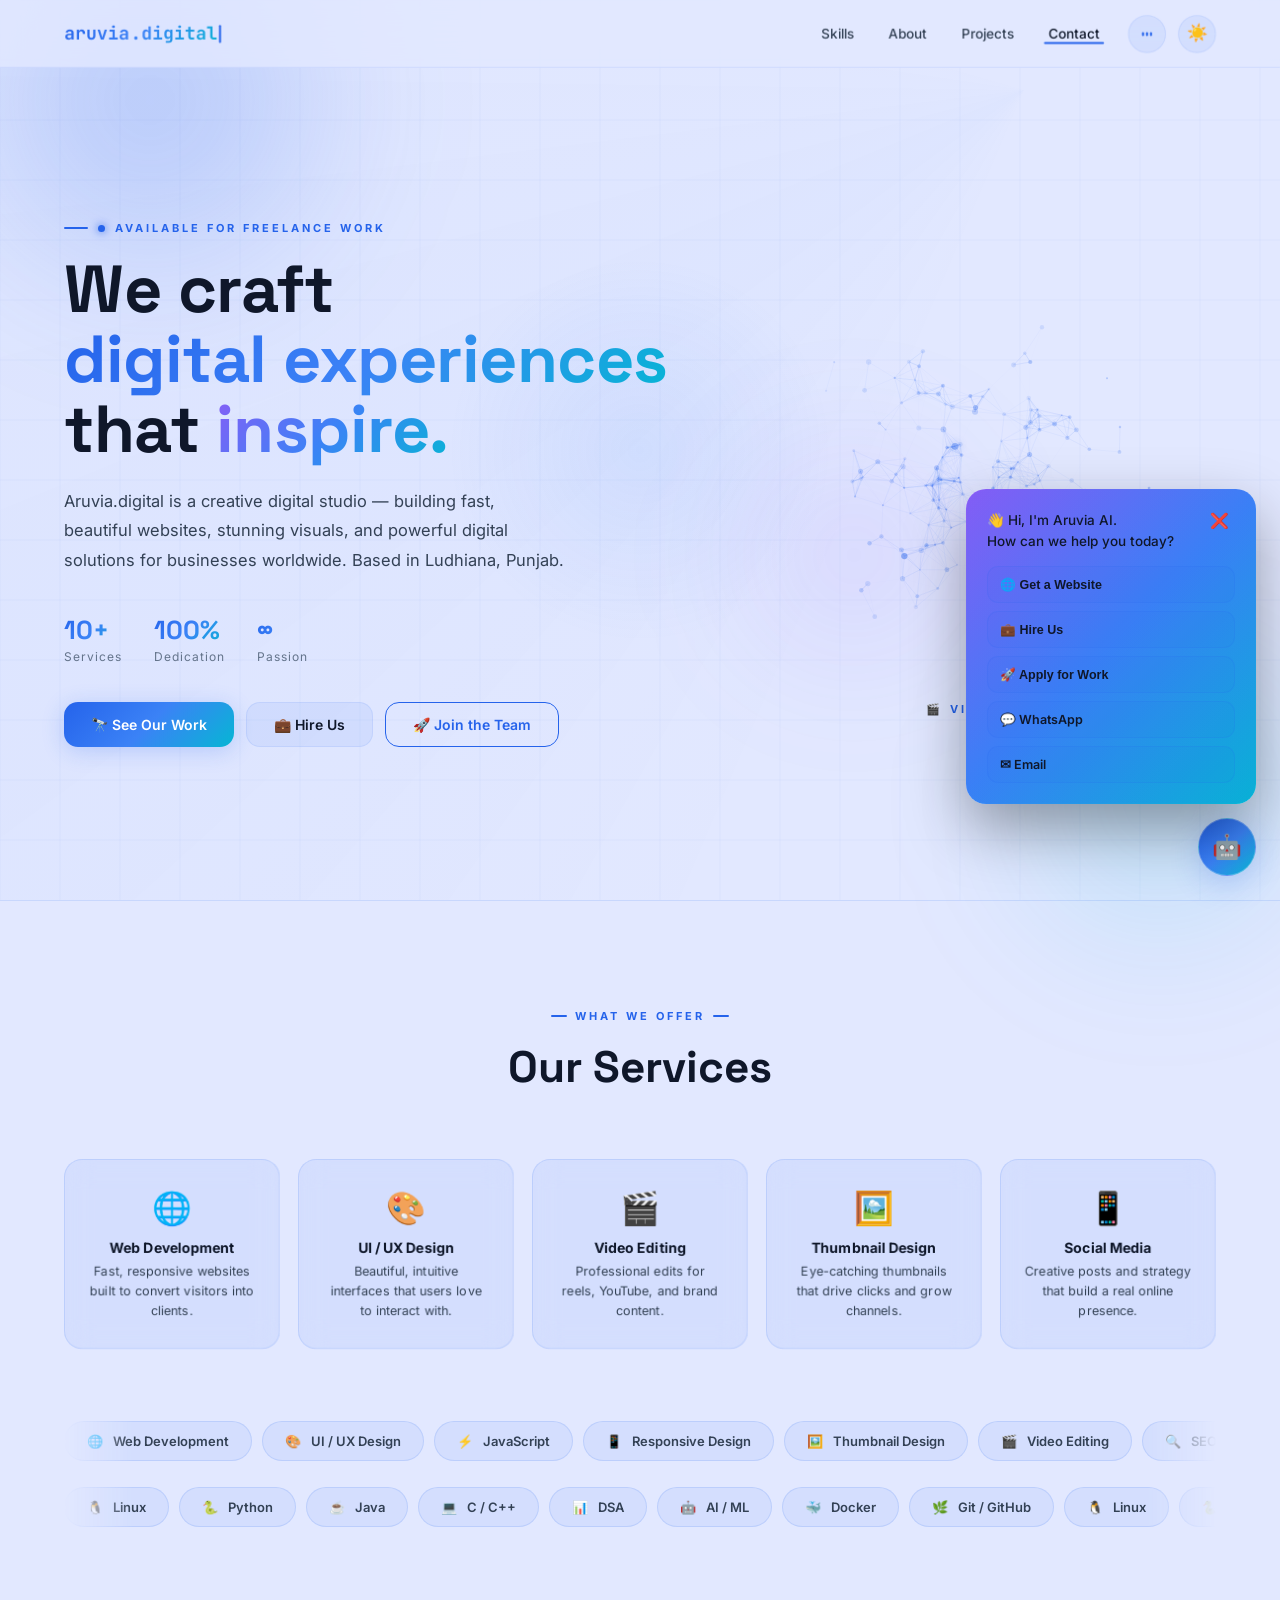
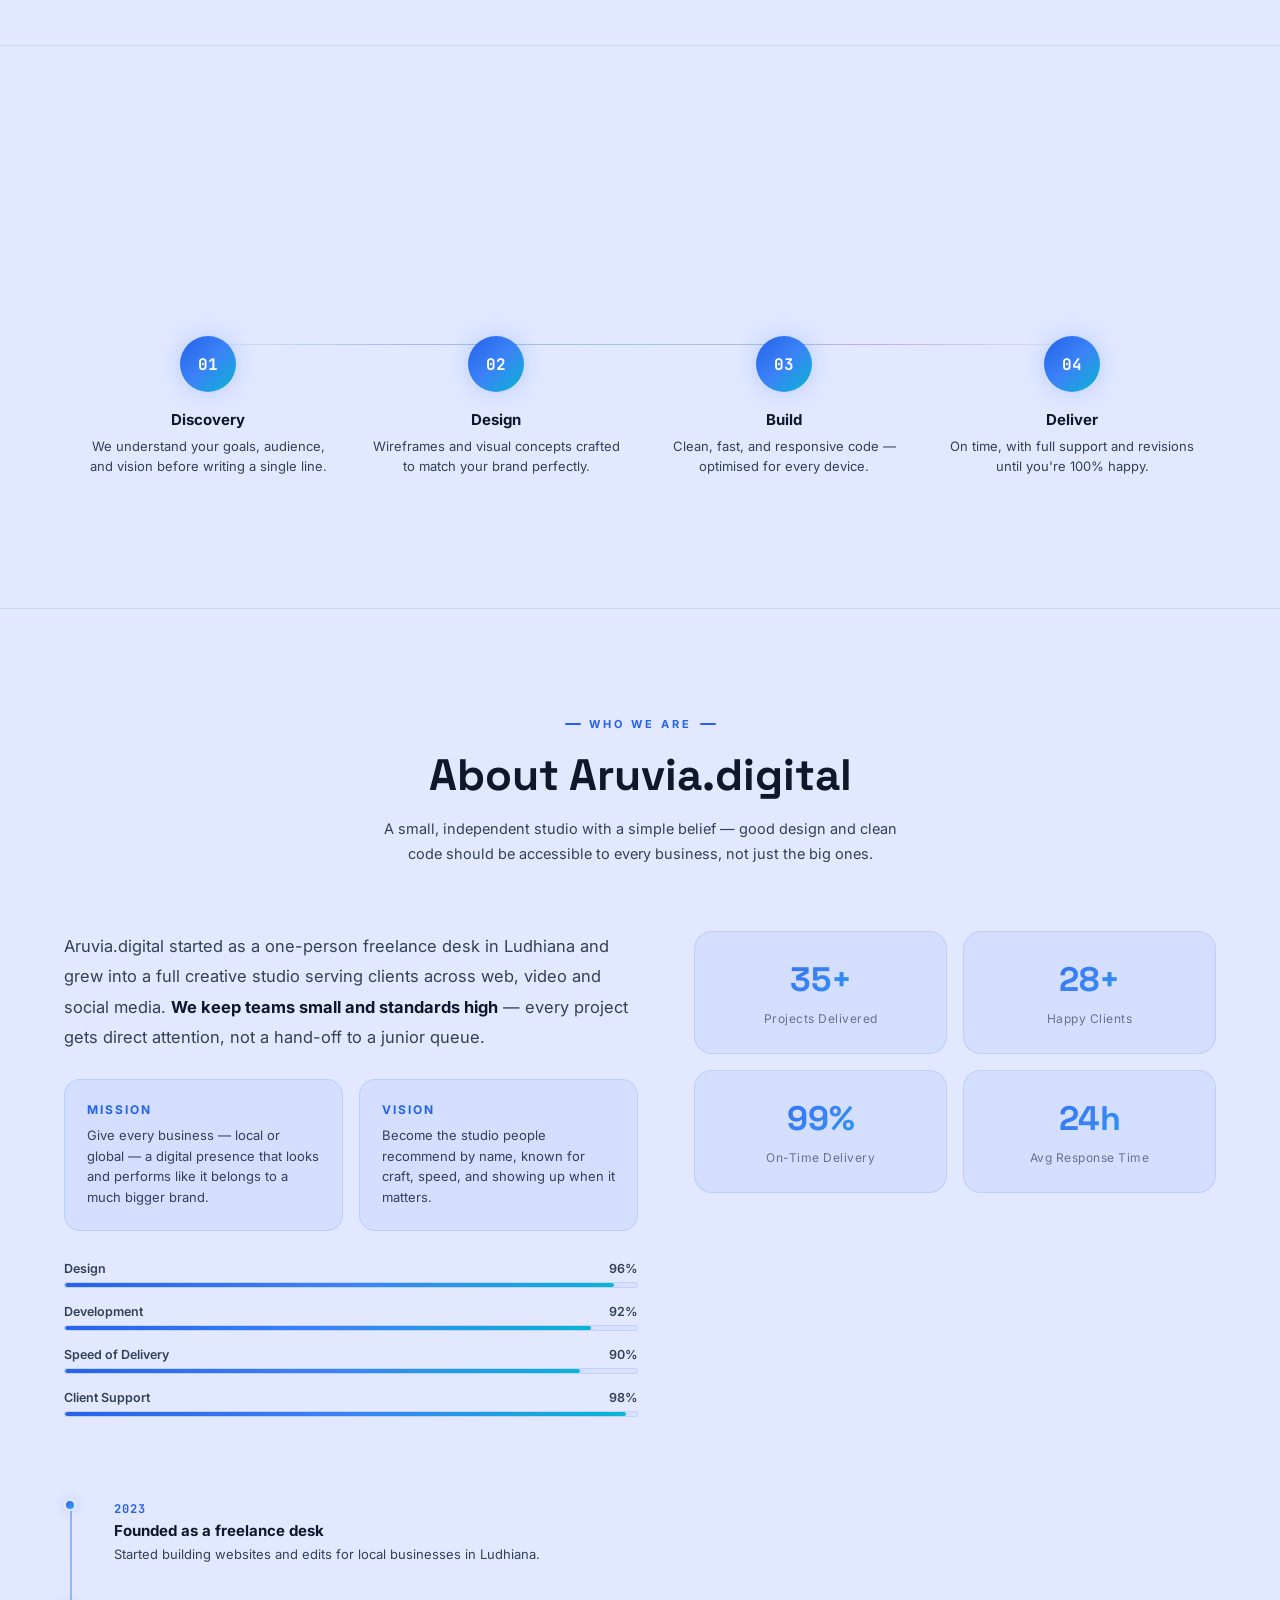
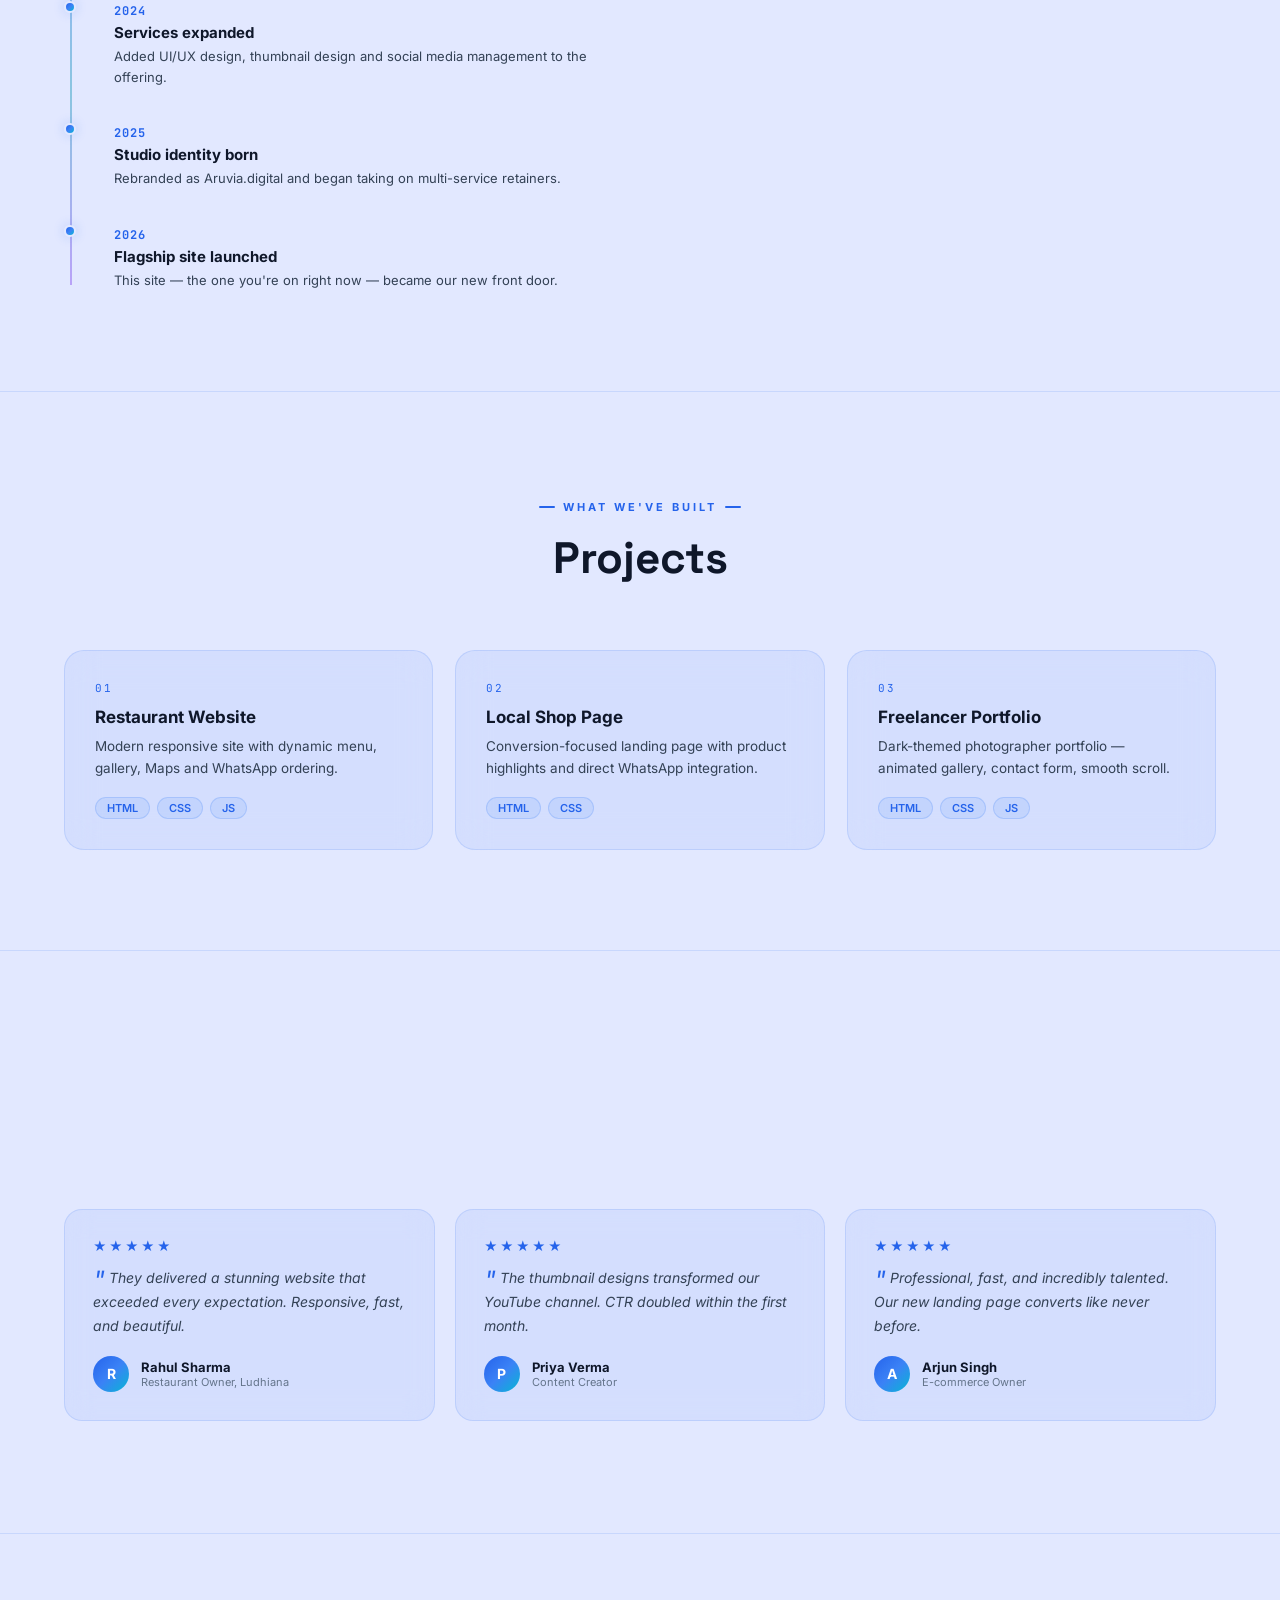
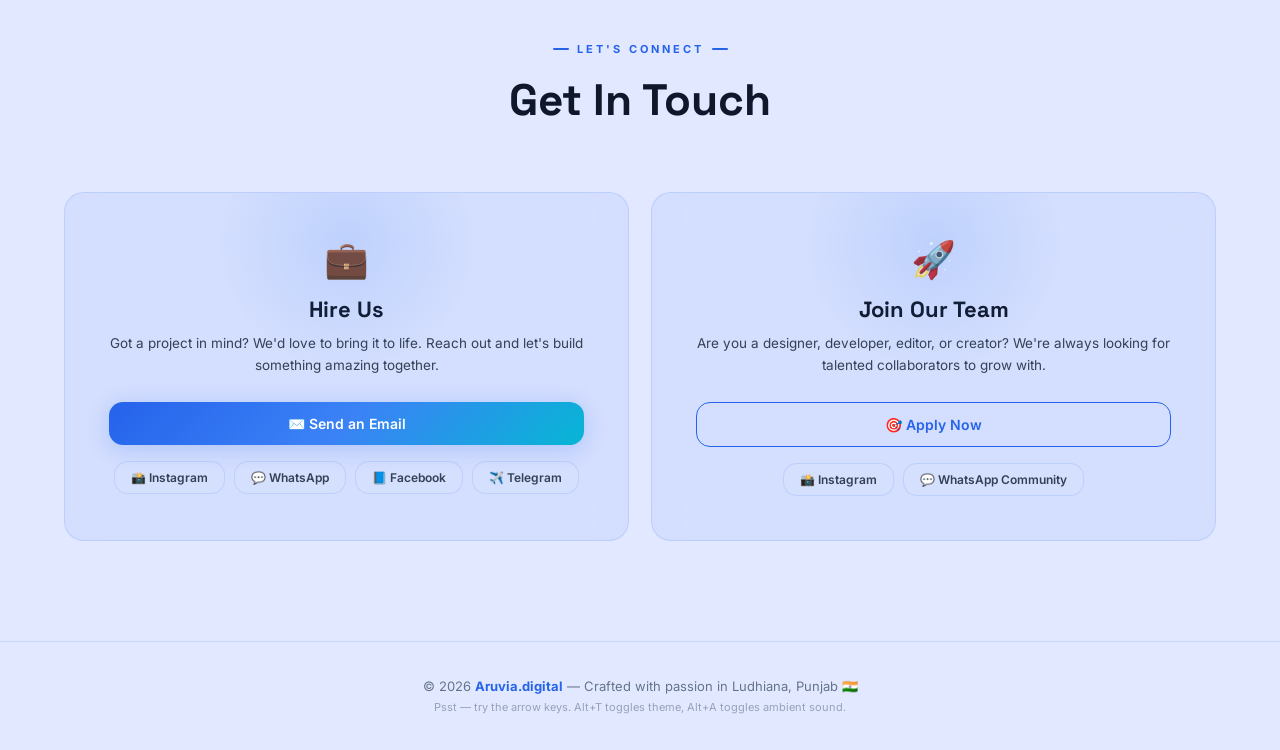
==== index.html @ 4264dc8e "Initial commit" ====
<!DOCTYPE html>
<html lang="en" data-theme="dark">

<head>
  <meta charset="UTF-8" />
  <meta name="viewport" content="width=device-width, initial-scale=1.0" />
  <title>Aruvia.digital — Digital Experiences Built Different</title>
  <meta name="description"
    content="Aruvia.digital is a creative digital studio building fast, beautiful websites, visuals and digital solutions for businesses worldwide." />
  <link rel="preconnect" href="https://fonts.googleapis.com" />
  <link
    href="https://fonts.googleapis.com/css2?family=Inter:wght@300;400;500;600;700;800;900&family=JetBrains+Mono:wght@400;700&family=Space+Grotesk:wght@400;500;600;700&display=swap"
    rel="stylesheet" />
  <style>
    /* ════════════════════════════════════
   TOKENS
════════════════════════════════════ */
    :root {
      --bg: #06091A;
      --bg2: #080C20;
      --surface: rgba(255, 255, 255, 0.04);
      --glass: rgba(255, 255, 255, 0.06);
      --glass-h: rgba(255, 255, 255, 0.10);
      --gb: rgba(255, 255, 255, 0.09);
      --text: #EEF2FF;
      --text2: #94A3B8;
      --text3: #64748B;
      --border: rgba(255, 255, 255, 0.08);
      --borderh: rgba(59, 130, 246, 0.45);
      --A: #3B82F6;
      --A2: #06B6D4;
      --A3: #8B5CF6;
      --glow: rgba(59, 130, 246, 0.28);
      --glow2: rgba(139, 92, 246, 0.20);
      --grad: linear-gradient(135deg, #2563EB 0%, #3B82F6 50%, #06B6D4 100%);
      --grad2: linear-gradient(135deg, #8B5CF6, #3B82F6, #06B6D4);
      --dot-col: #3B82F6;
      --r: 14px;
      --T: .38s cubic-bezier(.4, 0, .2, 1);
    }

    [data-theme="light"] {
      --bg: #E2E8FF;
      --bg2: #D8E0FF;
      --surface: rgba(37, 99, 235, 0.05);
      --glass: rgba(37, 99, 235, 0.07);
      --glass-h: rgba(37, 99, 235, 0.13);
      --gb: rgba(37, 99, 235, 0.09);
      --text: #0F172A;
      --text2: #334155;
      --text3: #64748B;
      --border: rgba(37, 99, 235, 0.13);
      --borderh: rgba(37, 99, 235, 0.50);
      --A: #2563EB;
      --A2: #0891B2;
      --A3: #7C3AED;
      --glow: rgba(37, 99, 235, 0.22);
      --glow2: rgba(124, 58, 237, 0.15);
      --dot-col: #2563EB;
    }

    /* ════════════════════════════════════
   RESET
════════════════════════════════════ */
    *,
    *::before,
    *::after {
      margin: 0;
      padding: 0;
      box-sizing: border-box;
    }

    html {
      scroll-behavior: smooth;
    }

    body {
      background: var(--bg);
      color: var(--text);
      font-family: 'Inter', sans-serif;
      overflow-x: hidden;
      min-height: 100vh;
      transition: background var(--T), color var(--T);
    }

    a {
      text-decoration: none;
      color: inherit;
    }

    ::selection {
      background: rgba(59, 130, 246, 0.35);
      color: #fff;
    }

    ::-webkit-scrollbar {
      width: 3px;
    }

    ::-webkit-scrollbar-track {
      background: var(--bg);
    }

    ::-webkit-scrollbar-thumb {
      background: var(--A);
      border-radius: 3px;
    }

    /* skip link */
    .skip-link {
      position: fixed;
      top: -60px;
      left: 16px;
      z-index: 10000;
      background: var(--A);
      color: #fff;
      padding: 10px 18px;
      border-radius: 10px;
      font-size: 13px;
      font-weight: 700;
      transition: top .25s ease;
    }

    .skip-link:focus {
      top: 16px;
    }

    /* focus visibility */
    a:focus-visible,
    button:focus-visible,
    [tabindex]:focus-visible {
      outline: 2px solid var(--A);
      outline-offset: 3px;
      border-radius: 6px;
    }


    /* ════════════════════════════════════
   BACKGROUND MESH
════════════════════════════════════ */
    #bgCanvas {
      position: fixed;
      inset: 0;
      z-index: 0;
      width: 100%;
      height: 100%;
      opacity: 0.45;
      pointer-events: none;
    }

    .noise {
      position: fixed;
      inset: 0;
      z-index: 0;
      pointer-events: none;
      opacity: .035;
      mix-blend-mode: overlay;
      background-image: url("data:image/svg+xml,%3Csvg xmlns='http://www.w3.org/2000/svg' width='120' height='120'%3E%3Cfilter id='n'%3E%3CfeTurbulence type='fractalNoise' baseFrequency='0.9' numOctaves='2' stitchTiles='stitch'/%3E%3C/filter%3E%3Crect width='100%25' height='100%25' filter='url(%23n)'/%3E%3C/svg%3E");
    }

    .rays {
      position: fixed;
      inset: 0;
      z-index: 0;
      pointer-events: none;
      opacity: .25;
      background: conic-gradient(from 200deg at 80% 10%, transparent 0deg, rgba(59, 130, 246, .10) 40deg, transparent 90deg);
      animation: raySweep 26s linear infinite;
    }

    @keyframes raySweep {
      0% {
        transform: rotate(0)
      }

      100% {
        transform: rotate(360deg)
      }
    }

    .orb {
      position: fixed;
      border-radius: 50%;
      filter: blur(60px);
      pointer-events: none;
      z-index: 0;
      will-change: transform;
    }

    .orb1 {
      width: 500px;
      height: 500px;
      background: radial-gradient(circle, rgba(37, 99, 235, 0.25), transparent 70%);
      top: -150px;
      left: -100px;
      animation: orb1a 18s ease-in-out infinite alternate;
    }

    .orb2 {
      width: 400px;
      height: 400px;
      background: radial-gradient(circle, rgba(6, 182, 212, 0.18), transparent 70%);
      bottom: -100px;
      right: -80px;
      animation: orb2a 22s ease-in-out infinite alternate;
    }

    .orb3 {
      width: 300px;
      height: 300px;
      background: radial-gradient(circle, rgba(139, 92, 246, 0.15), transparent 70%);
      top: 45%;
      left: 55%;
      animation: orb3a 20s ease-in-out infinite alternate;
    }

    @keyframes orb1a {
      0% {
        transform: translate(0, 0) scale(1)
      }

      100% {
        transform: translate(50px, 60px) scale(1.1)
      }
    }

    @keyframes orb2a {
      0% {
        transform: translate(0, 0)
      }

      100% {
        transform: translate(-40px, -50px) scale(1.08)
      }
    }

    @keyframes orb3a {
      0% {
        transform: translate(0, 0)
      }

      100% {
        transform: translate(30px, -40px) scale(1.05)
      }
    }

    /* ════════════════════════════════════
   MOUSE GLOW
════════════════════════════════════ */
    #mglow {
      position: fixed;
      width: 400px;
      height: 400px;
      border-radius: 50%;
      background: radial-gradient(circle, rgba(59, 130, 246, 0.09) 0%, transparent 68%);
      pointer-events: none;
      z-index: 1;
      transform: translate(-50%, -50%);
      transition: opacity .4s;
      will-change: left, top;
    }

    /* ════════════════════════════════════
   SPLASH
════════════════════════════════════ */
    #splash {
      position: fixed;
      inset: 0;
      z-index: 9999;
      background: var(--bg);
      display: flex;
      flex-direction: column;
      align-items: center;
      justify-content: center;
      gap: 16px;
      transition: opacity .8s ease, visibility .8s;
    }

    #splash.out {
      opacity: 0;
      visibility: hidden;
      pointer-events: none;
    }

    .sp-brand {
      font-family: 'JetBrains Mono', monospace;
      font-size: clamp(30px, 7vw, 72px);
      font-weight: 700;
      background: var(--grad);
      -webkit-background-clip: text;
      -webkit-text-fill-color: transparent;
      background-clip: text;
      display: flex;
      align-items: center;
      letter-spacing: -1px;
    }

    .sp-cur {
      display: inline-block;
      width: 3px;
      height: 1em;
      background: var(--A);
      border-radius: 2px;
      -webkit-text-fill-color: initial;
      animation: blink 1s step-end infinite;
      vertical-align: middle;
      margin-left: 3px;
    }

    .sp-sub {
      font-size: 12px;
      letter-spacing: 4px;
      text-transform: uppercase;
      color: var(--text2);
      opacity: 0;
      animation: fadeUp .5s 2.2s forwards;
    }

    @keyframes blink {

      0%,
      100% {
        opacity: 1
      }

      50% {
        opacity: 0
      }
    }

    @keyframes fadeUp {
      from {
        opacity: 0;
        transform: translateY(10px)
      }

      to {
        opacity: 1;
        transform: translateY(0)
      }
    }

    /* ════════════════════════════════════
   NAVBAR
════════════════════════════════════ */
    nav {
      position: fixed;
      top: 0;
      left: 0;
      right: 0;
      z-index: 800;
      background: rgba(6, 9, 26, 0.75);
      backdrop-filter: blur(22px);
      -webkit-backdrop-filter: blur(22px);
      border-bottom: 1px solid var(--border);
      padding: 0 64px;
      height: 68px;
      display: flex;
      align-items: center;
      justify-content: space-between;
      transition: transform .42s cubic-bezier(.4, 0, .2, 1), opacity .42s ease,
        background var(--T), border-color var(--T);
      will-change: transform;
    }

    [data-theme="light"] nav {
      background: rgba(226, 232, 255, 0.82);
    }

    nav.hidden {
      transform: translateY(-100%);
      opacity: 0;
    }

    .logo {
      font-family: 'JetBrains Mono', monospace;
      font-size: 18px;
      font-weight: 700;
      background: var(--grad);
      -webkit-background-clip: text;
      -webkit-text-fill-color: transparent;
      background-clip: text;
      display: flex;
      align-items: center;
      transition: transform .3s ease;
    }

    .logo:hover {
      transform: scale(1.04);
    }

    .logo-cur {
      display: inline-block;
      width: 2px;
      height: 1em;
      background: var(--A);
      border-radius: 1px;
      -webkit-text-fill-color: initial;
      animation: blink 1s step-end infinite;
      vertical-align: middle;
      margin-left: 1px;
    }

    #navLogoFly {
      position: fixed;
      z-index: 9998;
      font-family: 'JetBrains Mono', monospace;
      font-weight: 700;
      background: var(--grad);
      -webkit-background-clip: text;
      -webkit-text-fill-color: transparent;
      background-clip: text;
      pointer-events: none;
      opacity: 0;
    }

    .nav-links {
      display: flex;
      align-items: center;
      gap: 2px;
    }

    .nav-links a {
      color: var(--text2);
      font-size: 13.5px;
      font-weight: 500;
      padding: 7px 16px;
      border-radius: 10px;
      position: relative;
      overflow: hidden;
      transition: color var(--T), background var(--T), transform .2s;
    }

    .nav-links a::after {
      content: '';
      position: absolute;
      bottom: 5px;
      left: 50%;
      right: 50%;
      height: 1.5px;
      background: var(--A);
      border-radius: 2px;
      transition: left .3s ease, right .3s ease;
    }

    .nav-links a:hover,
    .nav-links a.active {
      color: var(--text);
    }

    .nav-links a:hover::after,
    .nav-links a.active::after {
      left: 12px;
      right: 12px;
    }

    .tbtn {
      width: 38px;
      height: 38px;
      border-radius: 50%;
      background: var(--glass);
      border: 1px solid var(--gb);
      cursor: pointer;
      margin-left: 10px;
      display: flex;
      align-items: center;
      justify-content: center;
      font-size: 17px;
      transition: transform .5s ease, box-shadow .3s, border-color .3s;
      position: relative;
    }

    .tbtn:hover {
      transform: rotate(20deg) scale(1.15);
      box-shadow: 0 0 16px var(--glow);
    }

    .tbtn.spin .ti {
      animation: spinF .5s ease;
    }

    @keyframes spinF {
      0% {
        transform: rotate(0)scale(1)
      }

      50% {
        transform: rotate(180deg)scale(0)
      }

      100% {
        transform: rotate(360deg)scale(1)
      }
    }

    .tbtn[aria-pressed="true"] {
      border-color: var(--A);
      box-shadow: 0 0 14px var(--glow);
    }

    .wavebars {
      display: flex;
      align-items: center;
      gap: 2px;
      height: 14px;
    }

    .wavebars span {
      width: 2px;
      background: var(--A);
      border-radius: 2px;
      height: 4px;
      transition: height .2s;
    }

    .tbtn[aria-pressed="true"] .wavebars span {
      animation: waveB 1s ease-in-out infinite;
    }

    .wavebars span:nth-child(1) {
      animation-delay: 0s;
    }

    .wavebars span:nth-child(2) {
      animation-delay: .15s;
    }

    .wavebars span:nth-child(3) {
      animation-delay: .3s;
    }

    @keyframes waveB {

      0%,
      100% {
        height: 4px
      }

      50% {
        height: 14px
      }
    }

    /* ════════════════════════════════════
   HERO
════════════════════════════════════ */
    .hero {
      min-height: 100vh;
      padding-top: 68px;
      display: grid;
      grid-template-columns: 1fr 460px;
      align-items: center;
      gap: 48px;
      padding-left: 64px;
      padding-right: 64px;
      position: relative;
      z-index: 2;
    }

    .hero-tag {
      font-size: 11px;
      font-weight: 700;
      letter-spacing: 3px;
      text-transform: uppercase;
      color: var(--A);
      margin-bottom: 20px;
      display: flex;
      align-items: center;
      gap: 10px;
      opacity: 0;
      animation: slideBlur .7s .1s forwards;
    }

    .hero-tag::before {
      content: '';
      width: 24px;
      height: 2px;
      background: var(--A);
      border-radius: 2px;
    }

    .live-dot {
      width: 7px;
      height: 7px;
      border-radius: 50%;
      background: var(--A);
      box-shadow: 0 0 8px var(--A);
      animation: pulse 2s ease-in-out infinite;
    }

    @keyframes pulse {

      0%,
      100% {
        transform: scale(1);
        opacity: 1
      }

      50% {
        transform: scale(1.5);
        opacity: .6
      }
    }

    .hero h1 {
      font-family: 'Space Grotesk', sans-serif;
      font-size: clamp(38px, 5.2vw, 68px);
      font-weight: 700;
      line-height: 1.05;
      margin-bottom: 22px;
      color: var(--text);
      letter-spacing: -0.5px;
      opacity: 0;
      animation: slideBlur .7s .25s forwards;
    }

    .hero h1 .g {
      background: var(--grad);
      -webkit-background-clip: text;
      -webkit-text-fill-color: transparent;
      background-clip: text;
    }

    .hero h1 .g2 {
      background: var(--grad2);
      -webkit-background-clip: text;
      -webkit-text-fill-color: transparent;
      background-clip: text;
    }

    .hero-desc {
      font-size: 16.5px;
      color: var(--text2);
      line-height: 1.78;
      max-width: 500px;
      margin-bottom: 38px;
      opacity: 0;
      animation: slideBlur .7s .4s forwards;
    }

    .hero-stats {
      display: flex;
      gap: 32px;
      margin-bottom: 38px;
      opacity: 0;
      animation: slideBlur .7s .5s forwards;
    }

    .stat {
      display: flex;
      flex-direction: column;
      gap: 2px;
    }

    .stat-num {
      font-family: 'Space Grotesk', sans-serif;
      font-size: 26px;
      font-weight: 700;
      background: var(--grad);
      -webkit-background-clip: text;
      -webkit-text-fill-color: transparent;
      background-clip: text;
    }

    .stat-lbl {
      font-size: 12px;
      color: var(--text3);
      letter-spacing: 1px;
    }

    .hero-btns {
      display: flex;
      gap: 12px;
      flex-wrap: wrap;
      opacity: 0;
      animation: slideBlur .7s .58s forwards;
    }

    @keyframes slideBlur {
      from {
        opacity: 0;
        transform: translateY(28px);
        filter: blur(8px);
      }

      to {
        opacity: 1;
        transform: translateY(0);
        filter: blur(0);
      }
    }

    /* ════════════════════════════════════
   DOTS CANVAS
════════════════════════════════════ */
    .cw {
      position: relative;
      height: 480px;
      opacity: 0;
      animation: slideBlur .7s .72s forwards;
    }

    #dc {
      width: 100%;
      height: 100%;
      display: block;
    }

    .sv-lbl {
      position: absolute;
      bottom: 8px;
      left: 50%;
      transform: translateX(-50%);
      font-size: 11px;
      font-weight: 700;
      letter-spacing: 3.5px;
      text-transform: uppercase;
      color: var(--A);
      opacity: 0;
      transition: opacity .5s;
      white-space: nowrap;
    }

    /* ════════════════════════════════════
   BUTTONS
════════════════════════════════════ */
    .btn {
      padding: 13px 27px;
      border-radius: var(--r);
      font-size: 14px;
      font-weight: 600;
      cursor: pointer;
      border: none;
      display: inline-flex;
      align-items: center;
      gap: 8px;
      transition: transform .22s, box-shadow .22s, filter .22s,
        background .22s, border-color .22s, color .22s;
      position: relative;
      overflow: hidden;
      text-decoration: none;
    }

    .btn::before {
      content: '';
      position: absolute;
      top: 0;
      left: -60%;
      width: 40%;
      height: 100%;
      background: linear-gradient(120deg, transparent, rgba(255, 255, 255, .35), transparent);
      transform: skewX(-20deg);
      transition: left .6s ease;
    }

    .btn:hover::before {
      left: 130%;
    }

    .btn::after {
      content: '';
      position: absolute;
      inset: 0;
      background: rgba(255, 255, 255, .08);
      opacity: 0;
      transition: opacity .2s;
      border-radius: inherit;
    }

    .btn:hover {
      transform: translateY(-3px) scale(1.05);
    }

    .btn:hover::after {
      opacity: 1;
    }

    .btn:active {
      transform: translateY(-1px) scale(.98);
    }

    .bp {
      background: var(--grad);
      color: #fff;
      box-shadow: 0 4px 22px var(--glow);
    }

    .bp:hover {
      box-shadow: 0 8px 32px var(--glow);
      filter: brightness(1.08);
    }

    .bs {
      background: var(--glass);
      color: var(--text);
      border: 1.5px solid var(--gb);
    }

    .bs:hover {
      border-color: var(--A);
      color: var(--A);
      box-shadow: 0 0 18px var(--glow);
    }

    .bo {
      background: transparent;
      color: var(--A);
      border: 1.5px solid var(--A);
    }

    .bo:hover {
      background: var(--A);
      color: #fff;
      box-shadow: 0 0 18px var(--glow);
    }

    .ripple {
      position: absolute;
      border-radius: 50%;
      transform: scale(0);
      background: rgba(255, 255, 255, .45);
      pointer-events: none;
      animation: rippleAnim .6s ease-out forwards;
    }

    @keyframes rippleAnim {
      to {
        transform: scale(3);
        opacity: 0;
      }
    }

    /* ════════════════════════════════════
   SECTIONS
════════════════════════════════════ */
    .sec {
      padding: 100px 64px;
      border-top: 1px solid var(--border);
      position: relative;
      z-index: 2;
      transition: border-color var(--T);
    }

    .sh {
      text-align: center;
      margin-bottom: 64px;
    }

    .st {
      font-size: 11px;
      font-weight: 700;
      letter-spacing: 3px;
      text-transform: uppercase;
      color: var(--A);
      margin-bottom: 8px;
      display: inline-flex;
      align-items: center;
      gap: 8px;
    }

    .st::before,
    .st::after {
      content: '';
      width: 16px;
      height: 2px;
      background: var(--A);
      border-radius: 2px;
    }

    .sh h2 {
      font-family: 'Space Grotesk', sans-serif;
      font-size: clamp(26px, 4vw, 44px);
      font-weight: 700;
      color: var(--text);
      margin-top: 8px;
    }

    .sh p.sub {
      color: var(--text2);
      font-size: 14.5px;
      max-width: 520px;
      margin: 14px auto 0;
      line-height: 1.7;
    }

    /* ════════════════════════════════════
   REVEAL (varied per-section animations)
════════════════════════════════════ */
    .rv {
      opacity: 0;
      transition: opacity .7s ease, transform .7s cubic-bezier(.4, 0, .2, 1), filter .7s ease;
    }

    .rv.on {
      opacity: 1;
      transform: none !important;
      filter: none !important;
    }

    .rv[data-anim="fade-up"] {
      transform: translateY(30px);
    }

    .rv[data-anim="blur-scale"] {
      transform: scale(.88);
      filter: blur(10px);
    }

    .rv[data-anim="mask"] {
      clip-path: inset(0 0 100% 0);
      transition: clip-path .8s cubic-bezier(.4, 0, .2, 1), opacity .5s;
    }

    .rv[data-anim="mask"].on {
      clip-path: inset(0 0 0% 0);
    }

    .rv[data-anim="perspective"] {
      transform: perspective(900px) rotateX(28deg) translateY(24px);
      transform-origin: top center;
    }

    .rv[data-anim="slide-left"] {
      transform: translateX(-56px);
    }

    .rv[data-anim="slide-right"] {
      transform: translateX(56px);
    }

    .rv[data-anim="rotate-in"] {
      transform: rotate(-6deg) translateY(24px) scale(.94);
    }

    /* ════════════════════════════════════
   GRADIENT-BORDER GLASS UTILITY
════════════════════════════════════ */
    .gborder {
      background: linear-gradient(var(--glass), var(--glass)) padding-box,
        var(--grad2) border-box;
      border: 1px solid transparent;
    }

    /* ════════════════════════════════════
   SERVICES CARDS
════════════════════════════════════ */
    .svc-grid {
      display: grid;
      grid-template-columns: repeat(auto-fit, minmax(200px, 1fr));
      gap: 18px;
      margin-bottom: 64px;
      perspective: 1000px;
    }

    .svc-card {
      background: var(--glass);
      border: 1px solid var(--border);
      border-radius: 18px;
      padding: 28px 24px;
      text-align: center;
      backdrop-filter: blur(14px);
      -webkit-backdrop-filter: blur(14px);
      transition: border-color .3s, box-shadow .3s, transform .25s ease;
      cursor: default;
      position: relative;
      overflow: hidden;
      will-change: transform;
    }

    .svc-card::before {
      content: '';
      position: absolute;
      inset: 0;
      background: linear-gradient(135deg, rgba(59, 130, 246, 0.08), transparent 60%);
      opacity: 0;
      transition: opacity .3s;
    }

    .svc-card:hover {
      border-color: var(--A);
      box-shadow: 0 16px 40px var(--glow);
    }

    .svc-card:hover::before {
      opacity: 1;
    }

    .svc-icon {
      font-size: 32px;
      margin-bottom: 12px;
      display: block;
      transition: transform .3s;
    }

    .svc-card:hover .svc-icon {
      transform: scale(1.15) rotate(-5deg);
    }

    .svc-card h4 {
      color: var(--text);
      font-size: 14px;
      font-weight: 700;
      margin-bottom: 6px;
    }

    .svc-card p {
      color: var(--text2);
      font-size: 12.5px;
      line-height: 1.55;
    }

    /* ════════════════════════════════════
   MARQUEE
════════════════════════════════════ */
    .mw {
      overflow: hidden;
      padding: 8px 0;
      mask-image: linear-gradient(90deg, transparent, black 6%, black 94%, transparent);
      margin-bottom: 10px;
    }

    .mt {
      display: flex;
      gap: 10px;
      width: max-content;
      animation: mltr 32s linear infinite;
    }

    .mt.r {
      animation: mrtl 32s linear infinite;
    }

    @keyframes mltr {
      0% {
        transform: translateX(0)
      }

      100% {
        transform: translateX(-50%)
      }
    }

    @keyframes mrtl {
      0% {
        transform: translateX(-50%)
      }

      100% {
        transform: translateX(0)
      }
    }

    .mw:hover .mt {
      animation-play-state: paused;
    }

    .pill {
      background: var(--glass);
      border: 1px solid var(--border);
      border-radius: 99px;
      padding: 11px 22px;
      display: flex;
      align-items: center;
      gap: 10px;
      font-size: 13px;
      font-weight: 600;
      color: var(--text2);
      white-space: nowrap;
      cursor: default;
      transition: border-color .25s, color .25s, transform .25s, box-shadow .25s;
    }

    .pill:hover {
      border-color: var(--A);
      color: var(--text);
      transform: translateY(-5px) scale(1.05);
      box-shadow: 0 8px 22px var(--glow);
    }

    /* ════════════════════════════════════
   PROCESS SECTION
════════════════════════════════════ */
    .process-grid {
      display: grid;
      grid-template-columns: repeat(auto-fit, minmax(200px, 1fr));
      gap: 0;
      position: relative;
    }

    .process-grid::before {
      content: '';
      position: absolute;
      top: 40px;
      left: 10%;
      right: 10%;
      height: 1px;
      background: linear-gradient(90deg, transparent, var(--A), var(--A2), var(--A3), transparent);
      opacity: .35;
    }

    .step {
      text-align: center;
      padding: 32px 20px;
      position: relative;
    }

    .step-num {
      width: 56px;
      height: 56px;
      border-radius: 50%;
      background: var(--grad);
      display: flex;
      align-items: center;
      justify-content: center;
      font-family: 'JetBrains Mono', monospace;
      font-size: 16px;
      font-weight: 700;
      color: #fff;
      margin: 0 auto 18px;
      box-shadow: 0 0 24px var(--glow);
      transition: transform .3s, box-shadow .3s;
    }

    .step:hover .step-num {
      transform: scale(1.12);
      box-shadow: 0 0 36px var(--glow);
    }

    .step h4 {
      color: var(--text);
      font-size: 15px;
      font-weight: 700;
      margin-bottom: 7px;
    }

    .step p {
      color: var(--text2);
      font-size: 13px;
      line-height: 1.55;
    }

    /* ════════════════════════════════════
   ABOUT
════════════════════════════════════ */
    .about-grid {
      display: grid;
      grid-template-columns: 1.1fr 1fr;
      gap: 56px;
      align-items: start;
      margin-bottom: 80px;
    }

    .about-lead {
      font-size: 16.5px;
      color: var(--text2);
      line-height: 1.85;
      margin-bottom: 22px;
    }

    .about-lead strong {
      color: var(--text);
    }

    .mv-grid {
      display: grid;
      grid-template-columns: 1fr 1fr;
      gap: 16px;
      margin-top: 26px;
    }

    .mv-card {
      background: var(--glass);
      border: 1px solid var(--border);
      border-radius: 16px;
      padding: 22px;
      transition: border-color .3s, transform .3s;
    }

    .mv-card:hover {
      border-color: var(--A);
      transform: translateY(-4px);
    }

    .mv-card h5 {
      font-size: 12px;
      letter-spacing: 2px;
      text-transform: uppercase;
      color: var(--A);
      margin-bottom: 8px;
    }

    .mv-card p {
      font-size: 13px;
      color: var(--text2);
      line-height: 1.6;
    }

    .counters {
      display: grid;
      grid-template-columns: 1fr 1fr;
      gap: 16px;
    }

    .counter-card {
      background: var(--glass);
      border: 1px solid var(--border);
      border-radius: 18px;
      padding: 26px 20px;
      text-align: center;
      transition: border-color .3s, transform .3s, box-shadow .3s;
    }

    .counter-card:hover {
      border-color: var(--A);
      transform: translateY(-5px);
      box-shadow: 0 14px 34px var(--glow);
    }

    .counter-num {
      font-family: 'Space Grotesk', sans-serif;
      font-size: 34px;
      font-weight: 700;
      background: var(--grad);
      -webkit-background-clip: text;
      -webkit-text-fill-color: transparent;
      background-clip: text;
      display: block;
      margin-bottom: 6px;
    }

    .counter-lbl {
      font-size: 12px;
      color: var(--text3);
      letter-spacing: .5px;
    }

    .skills-list {
      margin-top: 30px;
      display: flex;
      flex-direction: column;
      gap: 16px;
    }

    .skill-row {
      display: flex;
      flex-direction: column;
      gap: 6px;
    }

    .skill-top {
      display: flex;
      justify-content: space-between;
      font-size: 12.5px;
      color: var(--text2);
      font-weight: 600;
    }

    .skillbar {
      height: 6px;
      border-radius: 99px;
      background: var(--surface);
      overflow: hidden;
      border: 1px solid var(--border);
    }

    .skillbar-fill {
      height: 100%;
      width: 0%;
      border-radius: 99px;
      background: var(--grad);
      transition: width 1.4s cubic-bezier(.4, 0, .2, 1);
      box-shadow: 0 0 10px var(--glow);
    }

    .timeline {
      margin-top: 70px;
      position: relative;
      padding-left: 26px;
    }

    .timeline::before {
      content: '';
      position: absolute;
      left: 6px;
      top: 6px;
      bottom: 6px;
      width: 2px;
      background: linear-gradient(var(--A), var(--A2), var(--A3));
      opacity: .4;
    }

    .tl-item {
      position: relative;
      padding-bottom: 34px;
      padding-left: 24px;
    }

    .tl-item:last-child {
      padding-bottom: 0;
    }

    .tl-item::before {
      content: '';
      position: absolute;
      left: -26px;
      top: 2px;
      width: 12px;
      height: 12px;
      border-radius: 50%;
      background: var(--grad);
      box-shadow: 0 0 12px var(--glow);
      border: 2px solid var(--bg);
    }

    .tl-year {
      font-family: 'JetBrains Mono', monospace;
      font-size: 12px;
      color: var(--A);
      font-weight: 700;
      letter-spacing: 1px;
    }

    .tl-item h5 {
      font-size: 15px;
      font-weight: 700;
      color: var(--text);
      margin: 4px 0 4px;
    }

    .tl-item p {
      font-size: 13px;
      color: var(--text2);
      line-height: 1.6;
      max-width: 520px;
    }

    /* ════════════════════════════════════
   PROJECTS
════════════════════════════════════ */
    .pg {
      display: grid;
      grid-template-columns: repeat(auto-fit, minmax(280px, 1fr));
      gap: 22px;
    }

    .pc {
      background: var(--glass);
      border: 1px solid var(--border);
      border-radius: 20px;
      padding: 30px;
      backdrop-filter: blur(16px);
      -webkit-backdrop-filter: blur(16px);
      transition: border-color .3s, transform .32s, box-shadow .32s;
      position: relative;
      overflow: hidden;
    }

    .pc::before {
      content: '';
      position: absolute;
      inset: 0;
      background: linear-gradient(135deg, rgba(59, 130, 246, 0.09), transparent 55%);
      opacity: 0;
      transition: opacity .3s;
      border-radius: inherit;
    }

    .pc:hover {
      border-color: var(--A);
      transform: translateY(-8px);
      box-shadow: 0 20px 48px var(--glow);
    }

    .pc:hover::before {
      opacity: 1;
    }

    .spotlight {
      position: absolute;
      inset: 0;
      pointer-events: none;
      opacity: 0;
      transition: opacity .3s;
      background: radial-gradient(220px circle at var(--mx, 50%) var(--my, 50%), rgba(59, 130, 246, .16), transparent 65%);
    }

    .pc:hover .spotlight {
      opacity: 1;
    }

    .pnum {
      font-family: 'JetBrains Mono', monospace;
      font-size: 11px;
      color: var(--A);
      margin-bottom: 12px;
      letter-spacing: 2px;
      position: relative;
    }

    .pc h3 {
      color: var(--text);
      font-size: 17px;
      font-weight: 700;
      margin-bottom: 8px;
      position: relative;
    }

    .pc p {
      color: var(--text2);
      font-size: 13.5px;
      line-height: 1.65;
      margin-bottom: 18px;
      position: relative;
    }

    .tags {
      display: flex;
      gap: 7px;
      flex-wrap: wrap;
      position: relative;
    }

    .tag {
      background: rgba(59, 130, 246, 0.10);
      color: var(--A);
      padding: 3px 11px;
      border-radius: 99px;
      font-size: 11px;
      font-weight: 600;
      border: 1px solid rgba(59, 130, 246, 0.22);
      transition: transform .2s, background .2s;
    }

    .tag:hover {
      transform: translateY(-2px);
      background: rgba(59, 130, 246, .2);
    }

    /* ════════════════════════════════════
   TESTIMONIAL / QUOTE
════════════════════════════════════ */
    .tq-wrap {
      display: flex;
      gap: 20px;
      overflow-x: auto;
      padding-bottom: 12px;
      scrollbar-width: none;
    }

    .tq-wrap::-webkit-scrollbar {
      display: none;
    }

    .tq {
      min-width: 300px;
      flex: 1;
      background: var(--glass);
      border: 1px solid var(--border);
      border-radius: 18px;
      padding: 28px;
      backdrop-filter: blur(14px);
      transition: border-color .3s, transform .3s;
      animation: floatCard 5s ease-in-out infinite;
    }

    .tq:nth-child(2) {
      animation-delay: .6s;
    }

    .tq:nth-child(3) {
      animation-delay: 1.2s;
    }

    @keyframes floatCard {

      0%,
      100% {
        transform: translateY(0)
      }

      50% {
        transform: translateY(-7px)
      }
    }

    .tq:hover {
      border-color: var(--A);
      animation-play-state: paused;
    }

    .tq-stars {
      color: var(--A);
      font-size: 13px;
      margin-bottom: 12px;
      letter-spacing: 2px;
    }

    .tq-stars span {
      display: inline-block;
      animation: starPulse 2.4s ease-in-out infinite;
    }

    .tq-stars span:nth-child(odd) {
      animation-delay: .3s;
    }

    @keyframes starPulse {

      0%,
      100% {
        opacity: 1
      }

      50% {
        opacity: .45
      }
    }

    .tq-text {
      font-size: 14px;
      color: var(--text2);
      line-height: 1.7;
      margin-bottom: 18px;
      font-style: italic;
    }

    .tq-text::before {
      content: '"';
      font-size: 28px;
      color: var(--A);
      line-height: 0;
      vertical-align: -8px;
      margin-right: 4px;
    }

    .tq-author {
      display: flex;
      align-items: center;
      gap: 12px;
    }

    .tq-av {
      width: 36px;
      height: 36px;
      border-radius: 50%;
      background: var(--grad);
      display: flex;
      align-items: center;
      justify-content: center;
      font-size: 14px;
      font-weight: 700;
      color: #fff;
    }

    .tq-name {
      font-size: 13px;
      font-weight: 700;
      color: var(--text);
    }

    .tq-role {
      font-size: 11px;
      color: var(--text3);
    }

    /* ════════════════════════════════════
   CONTACT
════════════════════════════════════ */
    .cg {
      display: grid;
      grid-template-columns: 1fr 1fr;
      gap: 22px;
    }

    .cc {
      background: var(--glass);
      border: 1px solid var(--border);
      border-radius: 20px;
      padding: 44px;
      text-align: center;
      backdrop-filter: blur(16px);
      -webkit-backdrop-filter: blur(16px);
      position: relative;
      overflow: hidden;
      transition: border-color .3s, transform .3s, box-shadow .3s;
    }

    .cc:hover {
      border-color: var(--A);
      transform: translateY(-6px);
      box-shadow: 0 20px 48px var(--glow);
    }

    .cc::before {
      content: '';
      position: absolute;
      top: -80px;
      left: 50%;
      transform: translateX(-50%);
      width: 260px;
      height: 260px;
      border-radius: 50%;
      background: radial-gradient(circle, rgba(59, 130, 246, 0.14), transparent 70%);
      pointer-events: none;
    }

    .cb {
      font-size: 36px;
      display: inline-block;
      margin-bottom: 14px;
      animation: float 3.2s ease-in-out infinite;
    }

    @keyframes float {

      0%,
      100% {
        transform: translateY(0)
      }

      50% {
        transform: translateY(-9px)
      }
    }

    .cc h3 {
      color: var(--text);
      font-family: 'Space Grotesk', sans-serif;
      font-size: 22px;
      font-weight: 700;
      margin-bottom: 9px;
    }

    .cc p {
      color: var(--text2);
      font-size: 13.5px;
      line-height: 1.65;
      margin-bottom: 26px;
    }

    .sr {
      display: flex;
      gap: 9px;
      justify-content: center;
      flex-wrap: wrap;
      margin-top: 16px;
    }

    .sb2 {
      display: flex;
      align-items: center;
      gap: 7px;
      background: rgba(255, 255, 255, 0.04);
      border: 1px solid var(--border);
      color: var(--text2);
      padding: 8px 16px;
      border-radius: var(--r);
      font-size: 12px;
      font-weight: 600;
      transition: border-color .25s, color .25s, transform .2s, box-shadow .2s;
    }

    .sb2:hover {
      border-color: var(--A);
      color: var(--A);
      transform: scale(1.07) translateY(-2px);
      box-shadow: 0 5px 18px var(--glow);
    }

    /* ════════════════════════════════════
   FOOTER
════════════════════════════════════ */
    footer {
      text-align: center;
      padding: 36px 64px;
      color: var(--text3);
      font-size: 13px;
      border-top: 1px solid var(--border);
      position: relative;
      z-index: 2;
    }

    footer strong {
      color: var(--A);
    }

    .footer-hint {
      font-size: 11px;
      color: var(--text3);
      opacity: .6;
      margin-top: 6px;
    }

    /* ════════════════════════════════════
   AI ORB
════════════════════════════════════ */
    #aiOrb {
      position: fixed;
      bottom: 24px;
      right: 24px;
      z-index: 900;
      display: flex;
      flex-direction: column;
      align-items: flex-end;
      gap: 14px;
    }

    #aiBtn {
      width: 58px;
      height: 58px;
      border-radius: 50%;
      background: var(--grad);
      border: 1px solid rgba(255, 255, 255, .25);
      display: flex;
      align-items: center;
      justify-content: center;
      font-size: 24px;
      cursor: pointer;
      color: #fff;
      box-shadow: 0 8px 30px var(--glow);
      animation: breathe 3.4s ease-in-out infinite;
      transition: transform .25s ease;
    }

    #aiBtn:hover {
      transform: scale(1.08);
    }

    @keyframes breathe {

      0%,
      100% {
        box-shadow: 0 8px 30px var(--glow);
        transform: scale(1);
      }

      50% {
        box-shadow: 0 8px 44px var(--glow);
        transform: scale(1.04);
      }
    }

    #aiPanel {
      width: 290px;
      max-width: 80vw;
      background: linear-gradient(var(--glass), var(--glass)) padding-box, var(--grad2) border-box;
      border: 1px solid transparent;
      border-radius: 20px;
      backdrop-filter: blur(22px);
      -webkit-backdrop-filter: blur(22px);
      padding: 20px;
      box-shadow: 0 24px 60px rgba(0, 0, 0, .35);
      transform: translateY(16px) scale(.94);
      opacity: 0;
      pointer-events: none;
      transition: transform .35s cubic-bezier(.4, 0, .2, 1), opacity .35s ease;
    }

    #aiPanel.open {
      transform: translateY(0) scale(1);
      opacity: 1;
      pointer-events: auto;
    }

    .ai-head {
      display: flex;
      justify-content: space-between;
      align-items: flex-start;
      margin-bottom: 14px;
      gap: 10px;
    }

    .ai-head p {
      font-size: 13.5px;
      color: var(--text);
      line-height: 1.55;
      font-weight: 500;
    }

    .ai-close {
      background: none;
      border: none;
      color: var(--text3);
      cursor: pointer;
      font-size: 15px;
      padding: 2px 6px;
      border-radius: 6px;
      transition: color .2s, background .2s;
    }

    .ai-close:hover {
      color: var(--text);
      background: var(--surface);
    }

    .ai-actions {
      display: flex;
      flex-direction: column;
      gap: 8px;
    }

    .ai-actions button,
    .ai-actions a {
      display: flex;
      align-items: center;
      gap: 9px;
      background: var(--surface);
      border: 1px solid var(--border);
      color: var(--text);
      padding: 10px 12px;
      border-radius: 11px;
      font-size: 12.5px;
      font-weight: 600;
      cursor: pointer;
      text-align: left;
      transition: border-color .2s, transform .2s, background .2s;
    }

    .ai-actions button:hover,
    .ai-actions a:hover {
      border-color: var(--A);
      transform: translateX(3px);
      background: var(--glass-h);
    }

    /* toast */
    #toast {
      position: fixed;
      bottom: 24px;
      left: 50%;
      transform: translateX(-50%) translateY(20px);
      background: var(--glass);
      border: 1px solid var(--A);
      color: var(--text);
      padding: 12px 22px;
      border-radius: 99px;
      font-size: 13px;
      font-weight: 600;
      backdrop-filter: blur(14px);
      box-shadow: 0 10px 30px rgba(0, 0, 0, .3);
      z-index: 9500;
      opacity: 0;
      pointer-events: none;
      transition: opacity .35s, transform .35s;
    }

    #toast.show {
      opacity: 1;
      transform: translateX(-50%) translateY(0);
    }

    /* ════════════════════════════════════
   STRETCH
════════════════════════════════════ */
    @keyframes sT {
      0% {
        transform: scaleY(1) translateY(0)
      }

      40% {
        transform: scaleY(1.012) translateY(4px)
      }

      100% {
        transform: scaleY(1) translateY(0)
      }
    }

    @keyframes sB {
      0% {
        transform: scaleY(1)
      }

      40% {
        transform: scaleY(1.012) translateY(-4px)
      }

      100% {
        transform: scaleY(1)
      }
    }

    .ST {
      animation: sT .42s ease !important;
    }

    .SB {
      animation: sB .42s ease !important;
    }

    /* ════════════════════════════════════
   RESPONSIVE
════════════════════════════════════ */
    @media(max-width:900px) {
      nav {
        padding: 0 22px;
      }

      .hero {
        grid-template-columns: 1fr;
        padding: 80px 22px 40px;
        min-height: auto;
        gap: 24px;
      }

      .cw {
        height: 260px;
      }

      .sec {
        padding: 64px 22px;
      }

      .cg {
        grid-template-columns: 1fr;
      }

      .about-grid {
        grid-template-columns: 1fr;
        gap: 40px;
      }

      .mv-grid {
        grid-template-columns: 1fr;
      }

      .process-grid::before {
        display: none;
      }

      .nav-links a {
        padding: 6px 10px;
        font-size: 12px;
      }

      #aiPanel {
        width: 260px;
      }
    }

    @media(max-width:520px) {
      .nav-links a:not(:last-of-type) {
        display: none;
      }

      .hero-stats {
        gap: 20px;
      }
    }

    @media(prefers-reduced-motion:reduce) {

      *,
      *::before,
      *::after {
        animation-duration: .01ms !important;
        transition-duration: .01ms !important;
      }
    }
  </style>
</head>

<body>

  <a href="#hero" class="skip-link">Skip to content</a>

  <!-- BG -->
  <canvas id="bgCanvas"></canvas>
  <div class="noise" aria-hidden="true"></div>
  <div class="rays" aria-hidden="true"></div>
  <div class="orb orb1"></div>
  <div class="orb orb2"></div>
  <div class="orb orb3"></div>
  <div id="mglow" aria-hidden="true"></div>
  <div id="curDot" aria-hidden="true"></div>
  <div id="curRing" aria-hidden="true"></div>

  <!-- SPLASH -->
  <div id="splash">
    <div class="sp-brand"><span id="spT"></span><span class="sp-cur" id="spC"></span></div>
    <div class="sp-sub">Digital Experiences · Built Different</div>
  </div>

  <!-- NAV -->
  <nav id="nav" aria-label="Primary">
    <div class="logo" id="logoEl"><span>aruvia.digital</span><span class="logo-cur"></span></div>
    <div class="nav-links">
      <a href="#services">Skills</a>
      <a href="#about">About</a>
      <a href="#projects">Projects</a>
      <a href="#contact">Contact</a>
      <button class="tbtn" id="ambBtn" aria-label="Toggle ambient sound" aria-pressed="false" title="Ambient Mode">
        <span class="wavebars"><span></span><span></span><span></span></span>
      </button>
      <button class="tbtn" id="tbtn" aria-label="Toggle theme">
        <span class="ti" id="ti">🌙</span>
      </button>
    </div>
  </nav>

  <!-- HERO -->
  <section class="hero" id="hero">
    <div>
      <p class="hero-tag"><span class="live-dot"></span>Available for freelance work</p>
      <h1>We craft<br /><span class="g">digital experiences</span><br />that <span class="g2">inspire.</span></h1>
      <p class="hero-desc">Aruvia.digital is a creative digital studio — building fast, beautiful websites, stunning
        visuals, and powerful digital solutions for businesses worldwide. Based in Ludhiana, Punjab.</p>
      <div class="hero-stats">
        <div class="stat"><span class="stat-num">10+</span><span class="stat-lbl">Services</span></div>
        <div class="stat"><span class="stat-num">100%</span><span class="stat-lbl">Dedication</span></div>
        <div class="stat"><span class="stat-num">∞</span><span class="stat-lbl">Passion</span></div>
      </div>
      <div class="hero-btns">
        <a href="#projects" class="btn bp magnetic">🔭 See Our Work</a>
        <a href="#contact-hire" class="btn bs magnetic">💼 Hire Us</a>
        <a href="#contact-apply" class="btn bo magnetic">🚀 Join the Team</a>
      </div>
    </div>
    <div class="cw"><canvas id="dc"></canvas>
      <div class="sv-lbl" id="svl"></div>
    </div>
  </section>

  <!-- SERVICES -->
  <section class="sec" id="services">
    <div class="sh rv" data-anim="blur-scale">
      <div class="st">What we offer</div>
      <h2>Our Services</h2>
    </div>
    <div class="svc-grid">
      <div class="svc-card rv" data-anim="fade-up"><span class="svc-icon">🌐</span>
        <h4>Web Development</h4>
        <p>Fast, responsive websites built to convert visitors into clients.</p>
      </div>
      <div class="svc-card rv" data-anim="fade-up"><span class="svc-icon">🎨</span>
        <h4>UI / UX Design</h4>
        <p>Beautiful, intuitive interfaces that users love to interact with.</p>
      </div>
      <div class="svc-card rv" data-anim="fade-up"><span class="svc-icon">🎬</span>
        <h4>Video Editing</h4>
        <p>Professional edits for reels, YouTube, and brand content.</p>
      </div>
      <div class="svc-card rv" data-anim="fade-up"><span class="svc-icon">🖼️</span>
        <h4>Thumbnail Design</h4>
        <p>Eye-catching thumbnails that drive clicks and grow channels.</p>
      </div>
      <div class="svc-card rv" data-anim="fade-up"><span class="svc-icon">📱</span>
        <h4>Social Media</h4>
        <p>Creative posts and strategy that build a real online presence.</p>
      </div>
    </div>

    <!-- SKILLS MARQUEE -->
    <div class="rv mw" data-anim="slide-left">
      <div class="mt" id="t1"></div>
    </div>
    <div class="rv mw" data-anim="slide-right">
      <div class="mt r" id="t2"></div>
    </div>
  </section>

  <!-- PROCESS -->
  <section class="sec" id="process">
    <div class="sh rv" data-anim="mask">
      <div class="st">How we work</div>
      <h2>Our Process</h2>
    </div>
    <div class="process-grid">
      <div class="step rv" data-anim="rotate-in">
        <div class="step-num">01</div>
        <h4>Discovery</h4>
        <p>We understand your goals, audience, and vision before writing a single line.</p>
      </div>
      <div class="step rv" data-anim="rotate-in">
        <div class="step-num">02</div>
        <h4>Design</h4>
        <p>Wireframes and visual concepts crafted to match your brand perfectly.</p>
      </div>
      <div class="step rv" data-anim="rotate-in">
        <div class="step-num">03</div>
        <h4>Build</h4>
        <p>Clean, fast, and responsive code — optimised for every device.</p>
      </div>
      <div class="step rv" data-anim="rotate-in">
        <div class="step-num">04</div>
        <h4>Deliver</h4>
        <p>On time, with full support and revisions until you're 100% happy.</p>
      </div>
    </div>
  </section>

  <!-- ABOUT -->
  <section class="sec" id="about">
    <div class="sh rv" data-anim="perspective">
      <div class="st">Who we are</div>
      <h2>About Aruvia.digital</h2>
      <p class="sub">A small, independent studio with a simple belief — good design and clean code should be accessible
        to every business, not just the big ones.</p>
    </div>

    <div class="about-grid">
      <div class="rv" data-anim="slide-left">
        <p class="about-lead">Aruvia.digital started as a one-person freelance desk in Ludhiana and grew into a full
          creative studio serving clients across web, video and social media. <strong>We keep teams small and standards
            high</strong> — every project gets direct attention, not a hand-off to a junior queue.</p>
        <div class="mv-grid">
          <div class="mv-card">
            <h5>Mission</h5>
            <p>Give every business — local or global — a digital presence that looks and performs like it belongs to a
              much bigger brand.</p>
          </div>
          <div class="mv-card">
            <h5>Vision</h5>
            <p>Become the studio people recommend by name, known for craft, speed, and showing up when it matters.</p>
          </div>
        </div>

        <div class="skills-list">
          <div class="skill-row">
            <div class="skill-top"><span>Design</span><span>96%</span></div>
            <div class="skillbar">
              <div class="skillbar-fill" data-w="96"></div>
            </div>
          </div>
          <div class="skill-row">
            <div class="skill-top"><span>Development</span><span>92%</span></div>
            <div class="skillbar">
              <div class="skillbar-fill" data-w="92"></div>
            </div>
          </div>
          <div class="skill-row">
            <div class="skill-top"><span>Speed of Delivery</span><span>90%</span></div>
            <div class="skillbar">
              <div class="skillbar-fill" data-w="90"></div>
            </div>
          </div>
          <div class="skill-row">
            <div class="skill-top"><span>Client Support</span><span>98%</span></div>
            <div class="skillbar">
              <div class="skillbar-fill" data-w="98"></div>
            </div>
          </div>
        </div>
      </div>

      <div class="rv" data-anim="slide-right">
        <div class="counters">
          <div class="counter-card"><span class="counter-num" data-count="35" data-suffix="+">0</span><span
              class="counter-lbl">Projects Delivered</span></div>
          <div class="counter-card"><span class="counter-num" data-count="28" data-suffix="+">0</span><span
              class="counter-lbl">Happy Clients</span></div>
          <div class="counter-card"><span class="counter-num" data-count="99" data-suffix="%">0</span><span
              class="counter-lbl">On-Time Delivery</span></div>
          <div class="counter-card"><span class="counter-num" data-count="24" data-suffix="h">0</span><span
              class="counter-lbl">Avg Response Time</span></div>
        </div>
      </div>
    </div>

    <div class="timeline rv" data-anim="fade-up">
      <div class="tl-item"><span class="tl-year">2023</span>
        <h5>Founded as a freelance desk</h5>
        <p>Started building websites and edits for local businesses in Ludhiana.</p>
      </div>
      <div class="tl-item"><span class="tl-year">2024</span>
        <h5>Services expanded</h5>
        <p>Added UI/UX design, thumbnail design and social media management to the offering.</p>
      </div>
      <div class="tl-item"><span class="tl-year">2025</span>
        <h5>Studio identity born</h5>
        <p>Rebranded as Aruvia.digital and began taking on multi-service retainers.</p>
      </div>
      <div class="tl-item"><span class="tl-year">2026</span>
        <h5>Flagship site launched</h5>
        <p>This site — the one you're on right now — became our new front door.</p>
      </div>
    </div>
  </section>

  <!-- PROJECTS -->
  <section class="sec" id="projects">
    <div class="sh rv" data-anim="blur-scale">
      <div class="st">What we've built</div>
      <h2>Projects</h2>
    </div>
    <div class="pg">
      <a class="pc rv" data-anim="fade-up" data-tilt href="restraurant.html" target="_blank" rel="noopener" style="text-decoration:none;color:inherit;display:block;">
        <div class="spotlight"></div>
        <div class="pnum">01</div>
        <h3>Restaurant Website</h3>
        <p>Modern responsive site with dynamic menu, gallery, Maps and WhatsApp ordering.</p>
        <div class="tags"><span class="tag">HTML</span><span class="tag">CSS</span><span class="tag">JS</span></div>
      </a>
      <a class="pc rv" data-anim="fade-up" data-tilt href="local-shop.html" target="_blank" rel="noopener" style="text-decoration:none;color:inherit;display:block;">
        <div class="spotlight"></div>
        <div class="pnum">02</div>
        <h3>Local Shop Page</h3>
        <p>Conversion-focused landing page with product highlights and direct WhatsApp integration.</p>
        <div class="tags"><span class="tag">HTML</span><span class="tag">CSS</span></div>
      </a>
      <a class="pc rv" data-anim="fade-up" data-tilt href="freelancer.html" target="_blank" rel="noopener" style="text-decoration:none;color:inherit;display:block;">
        <div class="spotlight"></div>
        <div class="pnum">03</div>
        <h3>Freelancer Portfolio</h3>
        <p>Dark-themed photographer portfolio — animated gallery, contact form, smooth scroll.</p>
        <div class="tags"><span class="tag">HTML</span><span class="tag">CSS</span><span class="tag">JS</span></div>
      </a>
    </div>
  </section>

  <!-- TESTIMONIALS -->
  <section class="sec" id="testimonials">
    <div class="sh rv" data-anim="mask">
      <div class="st">Kind words</div>
      <h2>What clients say</h2>
    </div>
    <div class="tq-wrap" id="tqWrap">
      <div class="tq rv" data-anim="fade-up">
        <div class="tq-stars"><span>★</span><span>★</span><span>★</span><span>★</span><span>★</span></div>
        <p class="tq-text">They delivered a stunning website that exceeded every expectation. Responsive, fast, and
          beautiful.</p>
        <div class="tq-author">
          <div class="tq-av">R</div>
          <div>
            <div class="tq-name">Rahul Sharma</div>
            <div class="tq-role">Restaurant Owner, Ludhiana</div>
          </div>
        </div>
      </div>
      <div class="tq rv" data-anim="fade-up">
        <div class="tq-stars"><span>★</span><span>★</span><span>★</span><span>★</span><span>★</span></div>
        <p class="tq-text">The thumbnail designs transformed our YouTube channel. CTR doubled within the first month.
        </p>
        <div class="tq-author">
          <div class="tq-av">P</div>
          <div>
            <div class="tq-name">Priya Verma</div>
            <div class="tq-role">Content Creator</div>
          </div>
        </div>
      </div>
      <div class="tq rv" data-anim="fade-up">
        <div class="tq-stars"><span>★</span><span>★</span><span>★</span><span>★</span><span>★</span></div>
        <p class="tq-text">Professional, fast, and incredibly talented. Our new landing page converts like never before.
        </p>
        <div class="tq-author">
          <div class="tq-av">A</div>
          <div>
            <div class="tq-name">Arjun Singh</div>
            <div class="tq-role">E-commerce Owner</div>
          </div>
        </div>
      </div>
    </div>
  </section>

  <!-- CONTACT -->
  <section class="sec" id="contact">
    <div class="sh rv" data-anim="perspective">
      <div class="st">Let's connect</div>
      <h2>Get In Touch</h2>
    </div>
    <div class="cg">
      <div class="cc rv" data-anim="slide-left" id="contact-hire">
        <div class="cb">💼</div>
        <h3>Hire Us</h3>
        <p>Got a project in mind? We'd love to bring it to life. Reach out and let's build something amazing together.
        </p>
        <a href="mailto:aruviadigital@gmail.com" class="btn bp magnetic" style="width:100%;justify-content:center;">✉️
          Send an Email</a>
        <div class="sr">
          <a href="https://www.instagram.com/aruvia.digital" target="_blank" class="sb2 magnetic">📸 Instagram</a>
          <a href="https://wa.me/+918727003429" target="_blank" class="sb2 magnetic">💬 WhatsApp</a>
          <a href="https://www.facebook.com/share/1D3GVfcW1Y/?mibextid=wwXIfr" target="_blank" class="sb2 magnetic">📘
            Facebook</a>
          <a href="https://www.telegram.org" target="_blank" class="sb2 magnetic">✈️ Telegram</a>
        </div>
      </div>
      <div class="cc rv" data-anim="slide-right" id="contact-apply">
        <div class="cb">🚀</div>
        <h3>Join Our Team</h3>
        <p>Are you a designer, developer, editor, or creator? We're always looking for talented collaborators to grow
          with.</p>
        <a href="mailto:aruviadigital@gmail.com?subject=Joining Aruvia.digital&body=Hi, I'd like to apply. My skill:"
          class="btn bo magnetic" style="width:100%;justify-content:center;">🎯 Apply Now</a>
        <div class="sr">
          <a href="https://www.instagram.com/aruvia.digital" target="_blank" class="sb2 magnetic">📸 Instagram</a>
          <a href="https://wa.me/+918727003429" target="_blank" class="sb2 magnetic">💬 WhatsApp Community</a>
        </div>
      </div>
    </div>
  </section>

  <footer>
    <p>© 2026 <strong>Aruvia.digital</strong> — Crafted with passion in Ludhiana, Punjab 🇮🇳</p>
    <p class="footer-hint">Psst — try the arrow keys. Alt+T toggles theme, Alt+A toggles ambient sound.</p>
  </footer>

  <!-- AI ORB -->
  <div id="aiOrb">
    <div id="aiPanel" role="dialog" aria-label="Aruvia AI assistant" aria-hidden="true">
      <div class="ai-head">
        <p>👋 Hi, I'm Aruvia AI.<br />How can we help you today?</p>
        <button class="ai-close" id="aiClose" aria-label="Close assistant">❌</button>
      </div>
      <div class="ai-actions">
        <button data-action="website">🌐 Get a Website</button>
        <button data-action="hire">💼 Hire Us</button>
        <button data-action="apply">🚀 Apply for Work</button>
        <a href="https://wa.me/+918727003429" target="_blank">💬 WhatsApp</a>
        <a href="mailto:aruviadigital@gmail.com">✉ Email</a>
      </div>
    </div>
    <button id="aiBtn" aria-label="Open Aruvia AI assistant" aria-expanded="false">🤖</button>
  </div>

  <div id="toast" role="status" aria-live="polite"></div>

  <script>
    /* ═══════════════════════════════
       0. ENV FLAGS
    ═══════════════════════════════ */
    const reduceMotion = matchMedia('(prefers-reduced-motion: reduce)').matches;
    const fine = matchMedia('(pointer:fine)').matches;
    const html = document.documentElement;

    /* ═══════════════════════════════
       1. THEME
    ═══════════════════════════════ */
    const tbtn = document.getElementById('tbtn');
    const ti = document.getElementById('ti');

    function applyTheme(t, withSplash) {
      html.setAttribute('data-theme', t);
      ti.textContent = t === 'dark' ? '🌙' : '☀️';
      localStorage.setItem('av-t', t);
      if (withSplash) triggerSplash();
    }
    const saved = localStorage.getItem('av-t');
    applyTheme(saved || (matchMedia('(prefers-color-scheme:dark)').matches ? 'dark' : 'light'), false);

    function toggleTheme() {
      tbtn.classList.add('spin');
      setTimeout(() => tbtn.classList.remove('spin'), 500);
      const cur = html.getAttribute('data-theme');
      applyTheme(cur === 'dark' ? 'light' : 'dark', true);
    }
    tbtn.addEventListener('click', toggleTheme);

    /* ═══════════════════════════════
       2. SPLASH
    ═══════════════════════════════ */
    const BRAND = 'aruvia.digital';
    const spT = document.getElementById('spT');
    const spC = document.getElementById('spC');
    const splashEl = document.getElementById('splash');
    const logoEl = document.getElementById('logoEl');

    function flyLogo() {
      if (reduceMotion) return;
      const target = logoEl.getBoundingClientRect();
      const fly = document.createElement('div');
      fly.id = 'navLogoFly';
      fly.textContent = BRAND;
      fly.style.fontSize = 'clamp(30px,7vw,72px)';
      fly.style.left = '50%';
      fly.style.top = '42%';
      fly.style.transform = 'translate(-50%,-50%)';
      fly.style.transition = 'all .85s cubic-bezier(.4,0,.2,1)';
      document.body.appendChild(fly);
      requestAnimationFrame(() => { fly.style.opacity = '1'; });
      setTimeout(() => {
        fly.style.left = (target.left + target.width / 2) + 'px';
        fly.style.top = (target.top + target.height / 2) + 'px';
        fly.style.fontSize = '18px';
        fly.style.opacity = '0';
      }, 60);
      setTimeout(() => fly.remove(), 950);
    }

    function triggerSplash() {
      splashEl.classList.remove('out');
      spT.textContent = '';
      let i = 0;
      function type() {
        spT.textContent = BRAND.slice(0, i);
        if (i < BRAND.length) { i++; setTimeout(type, 80); }
        else {
          let b = 0;
          const iv = setInterval(() => {
            spC.style.opacity = spC.style.opacity === '0' ? '1' : '0';
            b++;
            if (b >= 4) {
              clearInterval(iv);
              spC.style.opacity = '1';
              splashEl.style.transition = 'opacity .8s ease, visibility .8s, filter .6s ease';
              splashEl.style.filter = 'blur(12px)';
              flyLogo();
              setTimeout(() => { splashEl.classList.add('out'); splashEl.style.filter = ''; }, 700);
            }
          }, 280);
        }
      }
      type();
    }
    triggerSplash();

    /* ═══════════════════════════════
       3. NAV HIDE on scroll past hero + active link + up-scroll show
    ═══════════════════════════════ */
    const navEl = document.getElementById('nav');
    const heroEl = document.getElementById('hero');
    let lastY = window.scrollY;
    window.addEventListener('scroll', () => {
      const hb = heroEl.getBoundingClientRect().bottom;
      const y = window.scrollY;
      if (hb < 68) {
        if (y < lastY) navEl.classList.remove('hidden');
        else navEl.classList.add('hidden');
      } else {
        navEl.classList.remove('hidden');
      }
      lastY = y;
    }, { passive: true });

    const navAnchors = [...document.querySelectorAll('.nav-links a[href^="#"]')];
    const navSections = navAnchors.map(a => document.querySelector(a.getAttribute('href'))).filter(Boolean);
    const navObs = new IntersectionObserver((entries) => {
      entries.forEach(e => {
        if (e.isIntersecting) {
          const id = '#' + e.target.id;
          navAnchors.forEach(a => a.classList.toggle('active', a.getAttribute('href') === id));
        }
      });
    }, { rootMargin: '-45% 0px -50% 0px' });
    navSections.forEach(s => navObs.observe(s));

    /* ═══════════════════════════════
       4. REVEAL
    ═══════════════════════════════ */
    const rvEls = document.querySelectorAll('.rv');
    const rvObs = new IntersectionObserver((entries) => {
      entries.forEach((e, i) => {
        if (e.isIntersecting) {
          setTimeout(() => e.target.classList.add('on'), i * 55);
          rvObs.unobserve(e.target);
        }
      });
    }, { threshold: 0.12 });
    rvEls.forEach(el => rvObs.observe(el));

    /* ═══════════════════════════════
       4b. COUNTERS + SKILL BARS (trigger on reveal)
    ═══════════════════════════════ */
    function animateCounter(el) {
      const target = parseFloat(el.dataset.count);
      const suffix = el.dataset.suffix || '';
      const dur = 1400; const start = performance.now();
      function step(t) {
        const p = Math.min(1, (t - start) / dur);
        const eased = 1 - Math.pow(1 - p, 3);
        el.textContent = Math.floor(target * eased) + suffix;
        if (p < 1) requestAnimationFrame(step);
        else el.textContent = target + suffix;
      }
      requestAnimationFrame(step);
    }
    const counterObs = new IntersectionObserver((entries) => {
      entries.forEach(e => {
        if (e.isIntersecting) { animateCounter(e.target); counterObs.unobserve(e.target); }
      });
    }, { threshold: 0.5 });
    document.querySelectorAll('.counter-num').forEach(el => counterObs.observe(el));

    const skillObs = new IntersectionObserver((entries) => {
      entries.forEach(e => {
        if (e.isIntersecting) {
          e.target.style.width = e.target.dataset.w + '%';
          skillObs.unobserve(e.target);
        }
      });
    }, { threshold: 0.4 });
    document.querySelectorAll('.skillbar-fill').forEach(el => skillObs.observe(el));

    /* ═══════════════════════════════
       5. MARQUEE
    ═══════════════════════════════ */
    const R1 = [
      { i: '🌐', l: 'Web Development' }, { i: '🎨', l: 'UI / UX Design' },
      { i: '⚡', l: 'JavaScript' }, { i: '📱', l: 'Responsive Design' },
      { i: '🖼️', l: 'Thumbnail Design' }, { i: '🎬', l: 'Video Editing' },
      { i: '🔍', l: 'SEO' }, { i: '✍️', l: 'Copywriting' },
    ];
    const R2 = [
      { i: '🐧', l: 'Linux' }, { i: '🐍', l: 'Python' },
      { i: '☕', l: 'Java' }, { i: '💻', l: 'C / C++' },
      { i: '📊', l: 'DSA' }, { i: '🤖', l: 'AI / ML' },
      { i: '🐳', l: 'Docker' }, { i: '🌿', l: 'Git / GitHub' },
    ];
    function buildM(id, data) {
      const t = document.getElementById(id);
      [...data, ...data].forEach(({ i, l }) => {
        const d = document.createElement('div');
        d.className = 'pill magnetic';
        d.innerHTML = `<span>${i}</span>${l}`;
        t.appendChild(d);
      });
    }
    buildM('t1', R1); buildM('t2', R2);

    /* ═══════════════════════════════
       6. DOTS — connected graph forming icons (mobile-optimized)
    ═══════════════════════════════ */
    (function initDots() {
      const cv = document.getElementById('dc');
      const lbl = document.getElementById('svl');
      const ctx = cv.getContext('2d', { alpha: true });

      const SERVICES = [
        { name: 'Web Dev', e: '🌐' },
        { name: 'Video Edit', e: '🎬' },
        { name: 'Thumbnail', e: '🖼️' },
        { name: 'UI Design', e: '🎨' },
        { name: 'Marketing', e: '📢' },
      ];

      let N = window.innerWidth < 700 ? 70 : 160;
      let W = 0, H = 0, PW = 0, PH = 0;
      let dots = [], sIdx = 0, phase = 'scatter', tick = 0;
      let formTargets = [];
      const cache = {};
      let paused = false;

      function resize() {
        const wrap = cv.parentElement;
        PW = wrap.offsetWidth; PH = wrap.offsetHeight;
        const dpr = Math.min(window.devicePixelRatio || 1, 2);
        cv.width = PW * dpr; cv.height = PH * dpr;
        cv.style.width = PW + 'px'; cv.style.height = PH + 'px';
        ctx.resetTransform();
        ctx.scale(dpr, dpr);
        W = PW; H = PH;
        const newN = window.innerWidth < 700 ? 70 : 160;
        if (!dots.length || newN !== N) { N = newN; buildDots(); }
      }

      function buildDots() {
        dots = [];
        for (let i = 0; i < N; i++) {
          dots.push({
            x: Math.random() * W, y: Math.random() * H,
            tx: Math.random() * W, ty: Math.random() * H,
            r: Math.random() * 2 + 1,
            a: Math.random() * .5 + .2,
          });
        }
      }

      function getTargets(emoji) {
        if (cache[emoji]) return cache[emoji];
        const oc = document.createElement('canvas');
        oc.width = W; oc.height = H;
        const ot = oc.getContext('2d');
        const fs = Math.min(W, H) * .68;
        ot.font = fs + 'px serif';
        ot.textAlign = 'center'; ot.textBaseline = 'middle';
        ot.fillStyle = '#fff';
        ot.fillText(emoji, W / 2, H / 2);
        const d = ot.getImageData(0, 0, W, H).data;
        const pts = [];
        const step = Math.max(4, Math.floor(W / 42));
        for (let y = 0; y < H; y += step)
          for (let x = 0; x < W; x += step)
            if (d[(y * W + x) * 4 + 3] > 55) pts.push({ x, y });
        for (let i = pts.length - 1; i > 0; i--) {
          const j = Math.floor(Math.random() * (i + 1));
          [pts[i], pts[j]] = [pts[j], pts[i]];
        }
        cache[emoji] = pts;
        return pts;
      }

      function nextService() {
        const svc = SERVICES[sIdx % SERVICES.length]; sIdx++;
        const pts = getTargets(svc.e);
        dots.forEach((d, i) => {
          const p = pts[i % pts.length] || { x: W / 2, y: H / 2 };
          d.tx = p.x + (Math.random() - 0.5) * 3;
          d.ty = p.y + (Math.random() - 0.5) * 3;
        });
        formTargets = pts;
        lbl.style.opacity = '0';
        lbl.textContent = svc.e + ' ' + svc.name;
        setTimeout(() => { lbl.style.opacity = '1'; }, 400);
        phase = 'form'; tick = 0;
      }

      function scatter() {
        dots.forEach(d => {
          d.tx = Math.random() * W; d.ty = Math.random() * H;
        });
        lbl.style.opacity = '0';
        phase = 'scatter'; tick = 0;
      }

      const COL_DARK = '#3B82F6';
      const COL_LIGHT = '#2563EB';
      const EASE = 0.06;
      const CONNECT_DIST = 38;

      function getCol() {
        return html.getAttribute('data-theme') === 'dark' ? COL_DARK : COL_LIGHT;
      }

      function draw() {
        if (!paused) {
          ctx.clearRect(0, 0, W, H);
          tick++;
          const col = getCol();

          let settled = 0;
          dots.forEach(d => {
            d.x += (d.tx - d.x) * EASE;
            d.y += (d.ty - d.y) * EASE;
            if (Math.hypot(d.tx - d.x, d.ty - d.y) < 3) settled++;
          });

          const converged = settled > N * 0.75;

          if (phase === 'form' || phase === 'hold') {
            ctx.lineWidth = 0.8;
            for (let i = 0; i < N; i++) {
              for (let j = i + 1; j < N; j++) {
                const dx = dots[i].x - dots[j].x;
                const dy = dots[i].y - dots[j].y;
                const dist = Math.sqrt(dx * dx + dy * dy);
                if (dist < CONNECT_DIST) {
                  const alpha = (1 - dist / CONNECT_DIST) * 0.55 * (converged ? 1 : 0.35);
                  ctx.beginPath();
                  ctx.moveTo(dots[i].x, dots[i].y);
                  ctx.lineTo(dots[j].x, dots[j].y);
                  ctx.strokeStyle = hexA(col, alpha);
                  ctx.stroke();
                }
              }
            }
          }

          dots.forEach(d => {
            const dist = Math.hypot(d.tx - d.x, d.ty - d.y);
            const prog = Math.max(0, 1 - dist / 60);
            const inForm = (phase === 'form' || phase === 'hold');
            const alpha = inForm ? d.a * (0.4 + prog * 0.6) : d.a * 0.45;
            const r = d.r * (inForm ? (0.9 + prog * 0.6) : 1);

            if (inForm && prog > 0.6) {
              ctx.shadowBlur = 8;
              ctx.shadowColor = col;
            } else {
              ctx.shadowBlur = 0;
            }

            ctx.beginPath();
            ctx.arc(d.x, d.y, r, 0, Math.PI * 2);
            ctx.fillStyle = hexA(col, alpha);
            ctx.fill();
          });
          ctx.shadowBlur = 0;

          if (phase === 'form' && tick > 190) { phase = 'hold'; tick = 0; }
          else if (phase === 'hold' && tick > 85) { scatter(); }
          else if (phase === 'scatter' && tick > 58) { nextService(); }
        }
        requestAnimationFrame(draw);
      }

      function hexA(hex, a) {
        const r = parseInt(hex.slice(1, 3), 16);
        const g = parseInt(hex.slice(3, 5), 16);
        const b = parseInt(hex.slice(5, 7), 16);
        return `rgba(${r},${g},${b},${Math.min(1, Math.max(0, a)).toFixed(2)})`;
      }

      const dcObs = new IntersectionObserver(es => { es.forEach(e => { paused = !e.isIntersecting; }); }, { threshold: 0.05 });
      dcObs.observe(cv);

      window.addEventListener('resize', () => { resize(); Object.keys(cache).forEach(k => delete cache[k]); nextService(); });
      resize();
      nextService();
      requestAnimationFrame(draw);
    })();

    /* ═══════════════════════════════
       7. BG CANVAS (subtle grid)
    ═══════════════════════════════ */
    (function bgGrid() {
      const cv = document.getElementById('bgCanvas');
      const ctx = cv.getContext('2d');
      function resize() { cv.width = window.innerWidth; cv.height = window.innerHeight; }
      resize();
      window.addEventListener('resize', resize);
      function draw() {
        ctx.clearRect(0, 0, cv.width, cv.height);
        const isDark = html.getAttribute('data-theme') === 'dark';
        ctx.strokeStyle = isDark ? 'rgba(59,130,246,0.055)' : 'rgba(37,99,235,0.07)';
        ctx.lineWidth = 1;
        const gs = 60;
        for (let x = 0; x < cv.width; x += gs) {
          ctx.beginPath(); ctx.moveTo(x, 0); ctx.lineTo(x, cv.height); ctx.stroke();
        }
        for (let y = 0; y < cv.height; y += gs) {
          ctx.beginPath(); ctx.moveTo(0, y); ctx.lineTo(cv.width, y); ctx.stroke();
        }
        requestAnimationFrame(draw);
      }
      draw();
    })();

    /* ═══════════════════════════════
       8. STRETCH
    ═══════════════════════════════ */
    const body = document.body;
    let sLock = false;
    function stretch(d) {
      if (sLock) return;
      sLock = true;
      body.classList.remove('ST', 'SB');
      void body.offsetWidth;
      body.classList.add(d === 't' ? 'ST' : 'SB');
      setTimeout(() => { body.classList.remove('ST', 'SB'); sLock = false; }, 440);
    }
    window.addEventListener('scroll', () => {
      const maxY = document.documentElement.scrollHeight - window.innerHeight;
      if (window.scrollY <= 0) stretch('t');
      else if (window.scrollY >= maxY - 2) stretch('b');
    }, { passive: true });
    window.addEventListener('wheel', (e) => {
      const maxY = document.documentElement.scrollHeight - window.innerHeight;
      if (e.deltaY < 0 && window.scrollY <= 0) stretch('t');
      else if (e.deltaY > 0 && window.scrollY >= maxY - 2) stretch('b');
    }, { passive: true });

    /* ═══════════════════════════════
       9. MOUSE GLOW
    ═══════════════════════════════ */
    const mg = document.getElementById('mglow');
    let mx = innerWidth / 2, my = innerHeight / 2, gx = mx, gy = my;
    document.addEventListener('mousemove', e => { mx = e.clientX; my = e.clientY; });
    document.addEventListener('mouseleave', () => mg.style.opacity = '0');
    document.addEventListener('mouseenter', () => mg.style.opacity = '1');
    (function animG() {
      gx += (mx - gx) * .08; gy += (my - gy) * .08;
      mg.style.left = gx + 'px'; mg.style.top = gy + 'px';
      requestAnimationFrame(animG);
    })();

    /* ═══════════════════════════════
       10. CUSTOM CURSOR + MAGNETIC + RIPPLE + TILT + SPOTLIGHT
    ═══════════════════════════════ */
    if (fine && !reduceMotion) {
      html.classList.add('has-cursor');
      const curDot = document.getElementById('curDot');
      const curRing = document.getElementById('curRing');
      let cx = mx, cy = my, rx = mx, ry = my;
      document.addEventListener('mousemove', e => {
        curDot.style.transform = `translate(${e.clientX}px,${e.clientY}px) translate(-50%,-50%)`;
      });
      (function animRing() {
        rx += (mx - rx) * .18; ry += (my - ry) * .18;
        curRing.style.transform = `translate(${rx}px,${ry}px) translate(-50%,-50%)`;
        requestAnimationFrame(animRing);
      })();
      document.querySelectorAll('a,button,.svc-card,.pc,.pill,.tq').forEach(el => {
        el.addEventListener('mouseenter', () => document.body.classList.add('cur-hover'));
        el.addEventListener('mouseleave', () => document.body.classList.remove('cur-hover'));
      });

      // Magnetic buttons
      document.querySelectorAll('.magnetic').forEach(el => {
        el.addEventListener('mousemove', e => {
          const r = el.getBoundingClientRect();
          const ox = (e.clientX - r.left - r.width / 2) * .28;
          const oy = (e.clientY - r.top - r.height / 2) * .35;
          el.style.transform = `translate(${ox}px,${oy}px)`;
        });
        el.addEventListener('mouseleave', () => { el.style.transform = ''; });
      });

      // Tilt for cards
      document.querySelectorAll('[data-tilt], .svc-card').forEach(el => {
        el.addEventListener('mousemove', e => {
          const r = el.getBoundingClientRect();
          const px = (e.clientX - r.left) / r.width - 0.5;
          const py = (e.clientY - r.top) / r.height - 0.5;
          el.style.transform = `perspective(700px) rotateX(${(-py * 8).toFixed(2)}deg) rotateY(${(px * 10).toFixed(2)}deg) translateY(-6px)`;
        });
        el.addEventListener('mouseleave', () => { el.style.transform = ''; });
      });
    }

    // Spotlight on project cards (works on touch too, harmless)
    document.querySelectorAll('.pc').forEach(el => {
      el.addEventListener('mousemove', e => {
        const r = el.getBoundingClientRect();
        el.style.setProperty('--mx', (e.clientX - r.left) + 'px');
        el.style.setProperty('--my', (e.clientY - r.top) + 'px');
      });
    });

    // Ripple effect on buttons
    document.querySelectorAll('.btn').forEach(el => {
      el.addEventListener('click', e => {
        const r = el.getBoundingClientRect();
        const rip = document.createElement('span');
        const size = Math.max(r.width, r.height);
        rip.className = 'ripple';
        rip.style.width = rip.style.height = size + 'px';
        rip.style.left = (e.clientX - r.left - size / 2) + 'px';
        rip.style.top = (e.clientY - r.top - size / 2) + 'px';
        el.appendChild(rip);
        setTimeout(() => rip.remove(), 650);
      });
    });

    /* ═══════════════════════════════
       11. TESTIMONIALS AUTO-SCROLL
    ═══════════════════════════════ */
    (function autoScrollTQ() {
      const wrap = document.getElementById('tqWrap');
      let paused = false;
      wrap.addEventListener('mouseenter', () => paused = true);
      wrap.addEventListener('mouseleave', () => paused = false);
      wrap.addEventListener('touchstart', () => paused = true, { passive: true });
      wrap.addEventListener('touchend', () => setTimeout(() => paused = false, 2500), { passive: true });
      if (reduceMotion) return;
      function step() {
        if (!paused) {
          wrap.scrollLeft += 0.6;
          if (wrap.scrollLeft >= wrap.scrollWidth - wrap.clientWidth - 2) { wrap.scrollLeft = 0; }
        }
        requestAnimationFrame(step);
      }
      requestAnimationFrame(step);
    })();

    /* ═══════════════════════════════
       12. AI ASSISTANT ORB
    ═══════════════════════════════ */
    const aiBtn = document.getElementById('aiBtn');
    const aiPanel = document.getElementById('aiPanel');
    const aiClose = document.getElementById('aiClose');

    function openAI() {
      aiPanel.classList.add('open');
      aiPanel.setAttribute('aria-hidden', 'false');
      aiBtn.setAttribute('aria-expanded', 'true');
    }
    function closeAI() {
      aiPanel.classList.remove('open');
      aiPanel.setAttribute('aria-hidden', 'true');
      aiBtn.setAttribute('aria-expanded', 'false');
    }
    aiBtn.addEventListener('click', () => {
      aiPanel.classList.contains('open') ? closeAI() : openAI();
    });
    aiClose.addEventListener('click', closeAI);

    document.querySelectorAll('.ai-actions button').forEach(b => {
      b.addEventListener('click', () => {
        const act = b.dataset.action;
        if (act === 'website' || act === 'hire') { document.getElementById('contact-hire').scrollIntoView({ behavior: 'smooth' }); }
        else if (act === 'apply') { document.getElementById('contact-apply').scrollIntoView({ behavior: 'smooth' }); }
        closeAI();
      });
    });

    setTimeout(() => {
      if (!sessionStorage.getItem('aiAutoShown')) {
        openAI();
        sessionStorage.setItem('aiAutoShown', '1');
      }
    }, 3000);

    /* ═══════════════════════════════
       13. AMBIENT MODE (Web Audio, no external files)
    ═══════════════════════════════ */
    const ambBtn = document.getElementById('ambBtn');
    let audioCtx = null, ambNodes = null, ambOn = false;

    function startAmbient() {
      if (!audioCtx) audioCtx = new (window.AudioContext || window.webkitAudioContext)();
      if (audioCtx.state === 'suspended') audioCtx.resume();
      const master = audioCtx.createGain();
      master.gain.value = 0;
      master.connect(audioCtx.destination);
      master.gain.linearRampToValueAtTime(0.05, audioCtx.currentTime + 1.2);

      const osc1 = audioCtx.createOscillator();
      osc1.type = 'sine'; osc1.frequency.value = 110;
      const osc2 = audioCtx.createOscillator();
      osc2.type = 'sine'; osc2.frequency.value = 164.8;
      const lfo = audioCtx.createOscillator();
      lfo.type = 'sine'; lfo.frequency.value = 0.08;
      const lfoGain = audioCtx.createGain();
      lfoGain.gain.value = 0.02;
      lfo.connect(lfoGain); lfoGain.connect(master.gain);

      const filter = audioCtx.createBiquadFilter();
      filter.type = 'lowpass'; filter.frequency.value = 800;

      osc1.connect(filter); osc2.connect(filter); filter.connect(master);
      osc1.start(); osc2.start(); lfo.start();
      ambNodes = { master, osc1, osc2, lfo, filter };
    }
    function stopAmbient() {
      if (!ambNodes) return;
      const { master, osc1, osc2, lfo } = ambNodes;
      master.gain.linearRampToValueAtTime(0, audioCtx.currentTime + 0.6);
      setTimeout(() => { try { osc1.stop(); osc2.stop(); lfo.stop(); } catch (e) { } }, 700);
      ambNodes = null;
    }
    function toggleAmbient() {
      ambOn = !ambOn;
      ambBtn.setAttribute('aria-pressed', String(ambOn));
      if (ambOn) { startAmbient(); showToast('Ambient Mode on 🔊'); }
      else { stopAmbient(); showToast('Ambient Mode off'); }
    }
    ambBtn.addEventListener('click', toggleAmbient);

    /* ═══════════════════════════════
       14. TOAST
    ═══════════════════════════════ */
    const toastEl = document.getElementById('toast');
    let toastTimer = null;
    function showToast(msg) {
      toastEl.textContent = msg;
      toastEl.classList.add('show');
      clearTimeout(toastTimer);
      toastTimer = setTimeout(() => toastEl.classList.remove('show'), 2400);
    }

    /* ═══════════════════════════════
       15. KEYBOARD SHORTCUTS + KONAMI CODE
    ═══════════════════════════════ */
    document.addEventListener('keydown', (e) => {
      if (e.altKey && (e.key === 't' || e.key === 'T')) { e.preventDefault(); toggleTheme(); }
      if (e.altKey && (e.key === 'a' || e.key === 'A')) { e.preventDefault(); toggleAmbient(); }
      if (e.altKey && (e.key === 'k' || e.key === 'K')) { e.preventDefault(); aiPanel.classList.contains('open') ? closeAI() : openAI(); }
    });

    const KONAMI = ['ArrowUp', 'ArrowUp', 'ArrowDown', 'ArrowDown', 'ArrowLeft', 'ArrowRight', 'ArrowLeft', 'ArrowRight', 'b', 'a'];
    let kPos = 0;
    document.addEventListener('keydown', (e) => {
      const key = e.key;
      if (key === KONAMI[kPos]) {
        kPos++;
        if (kPos === KONAMI.length) { kPos = 0; triggerEasterEgg(); }
      } else {
        kPos = (key === KONAMI[0]) ? 1 : 0;
      }
    });

    function triggerEasterEgg() {
      showToast('🎉 Secret unlocked — aruvia.digital says hi!');
      if (reduceMotion) return;
      for (let i = 0; i < 28; i++) {
        const p = document.createElement('div');
        const colors = ['#3B82F6', '#06B6D4', '#8B5CF6'];
        p.style.position = 'fixed';
        p.style.left = '50%'; p.style.top = '50%';
        p.style.width = p.style.height = '7px';
        p.style.borderRadius = '2px';
        p.style.background = colors[i % 3];
        p.style.zIndex = '9999';
        p.style.pointerEvents = 'none';
        const ang = Math.random() * Math.PI * 2;
        const dist = 120 + Math.random() * 220;
        const tx = Math.cos(ang) * dist, ty = Math.sin(ang) * dist;
        p.style.transition = 'transform 1.1s cubic-bezier(.2,.8,.2,1), opacity 1.1s ease';
        document.body.appendChild(p);
        requestAnimationFrame(() => {
          p.style.transform = `translate(${tx}px,${ty}px) rotate(${Math.random() * 360}deg)`;
          p.style.opacity = '0';
        });
        setTimeout(() => p.remove(), 1200);
      }
    }
  </script>
</body>

</html>
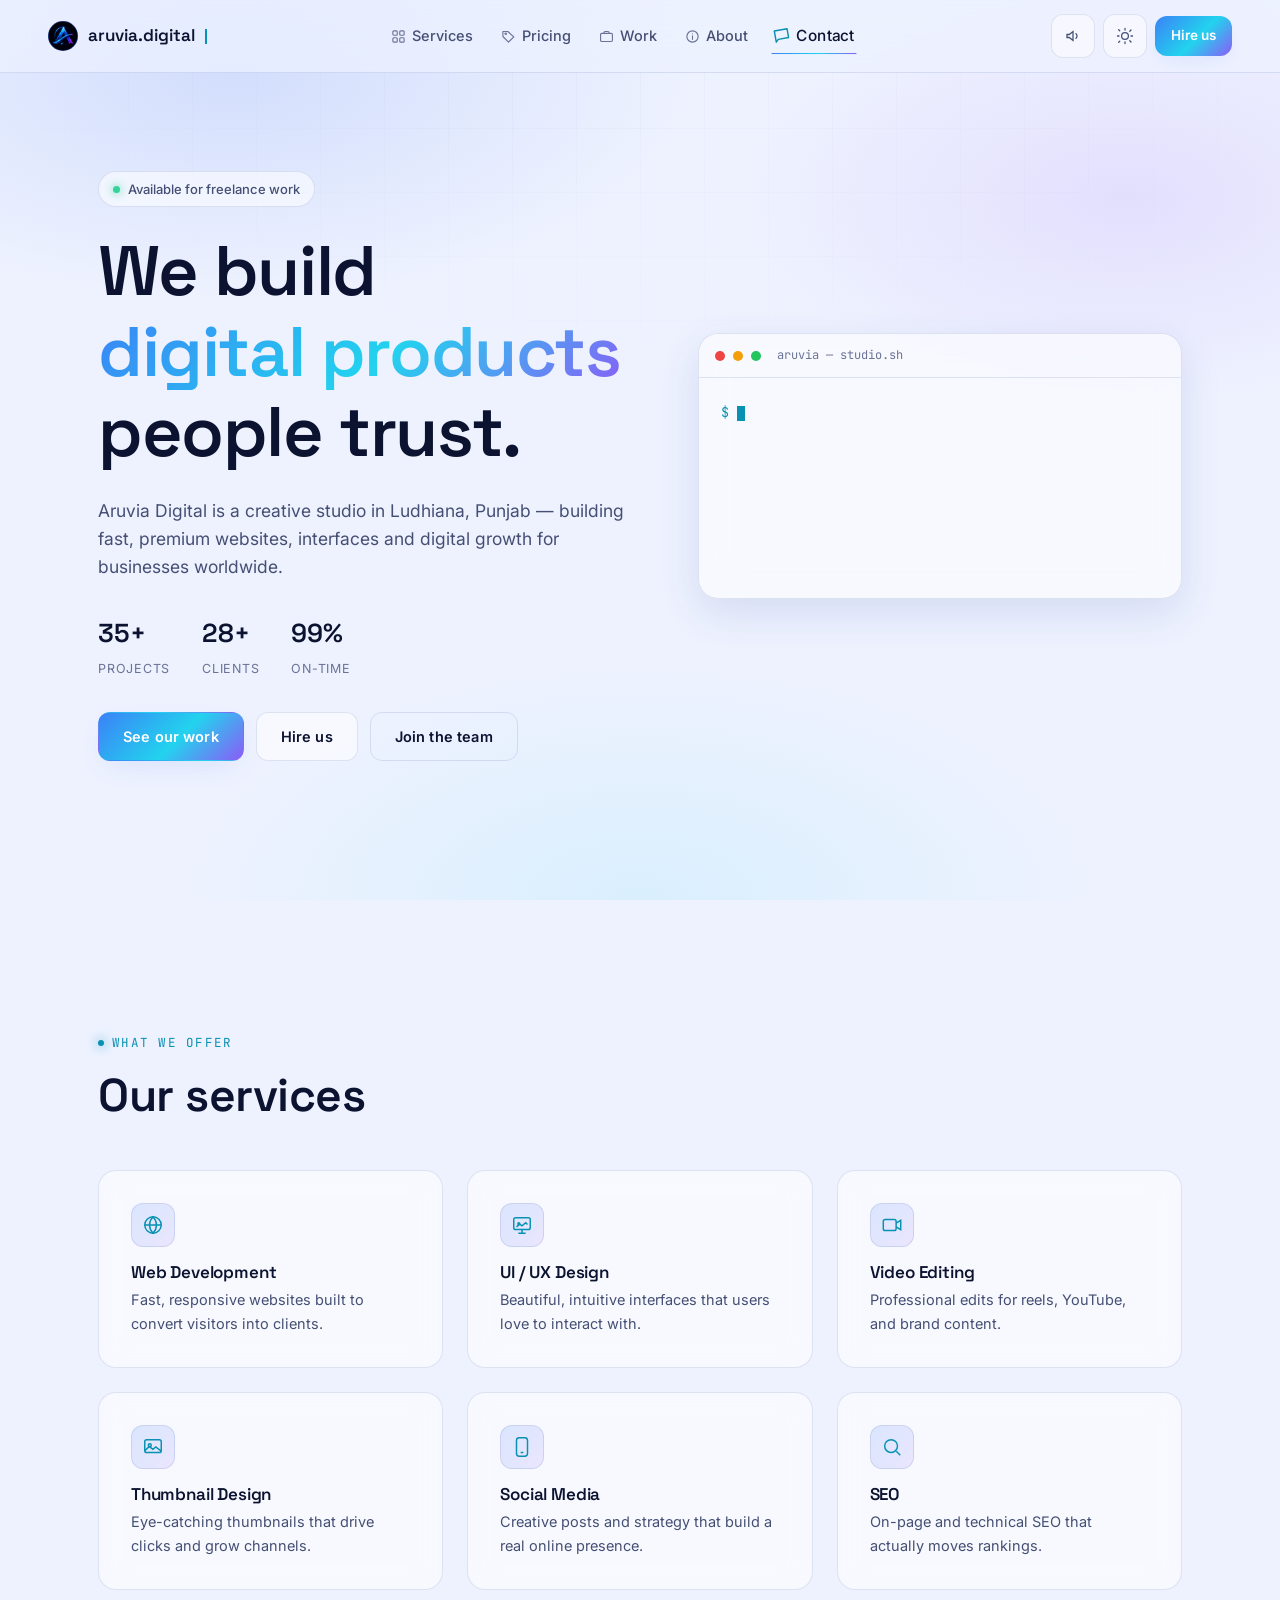
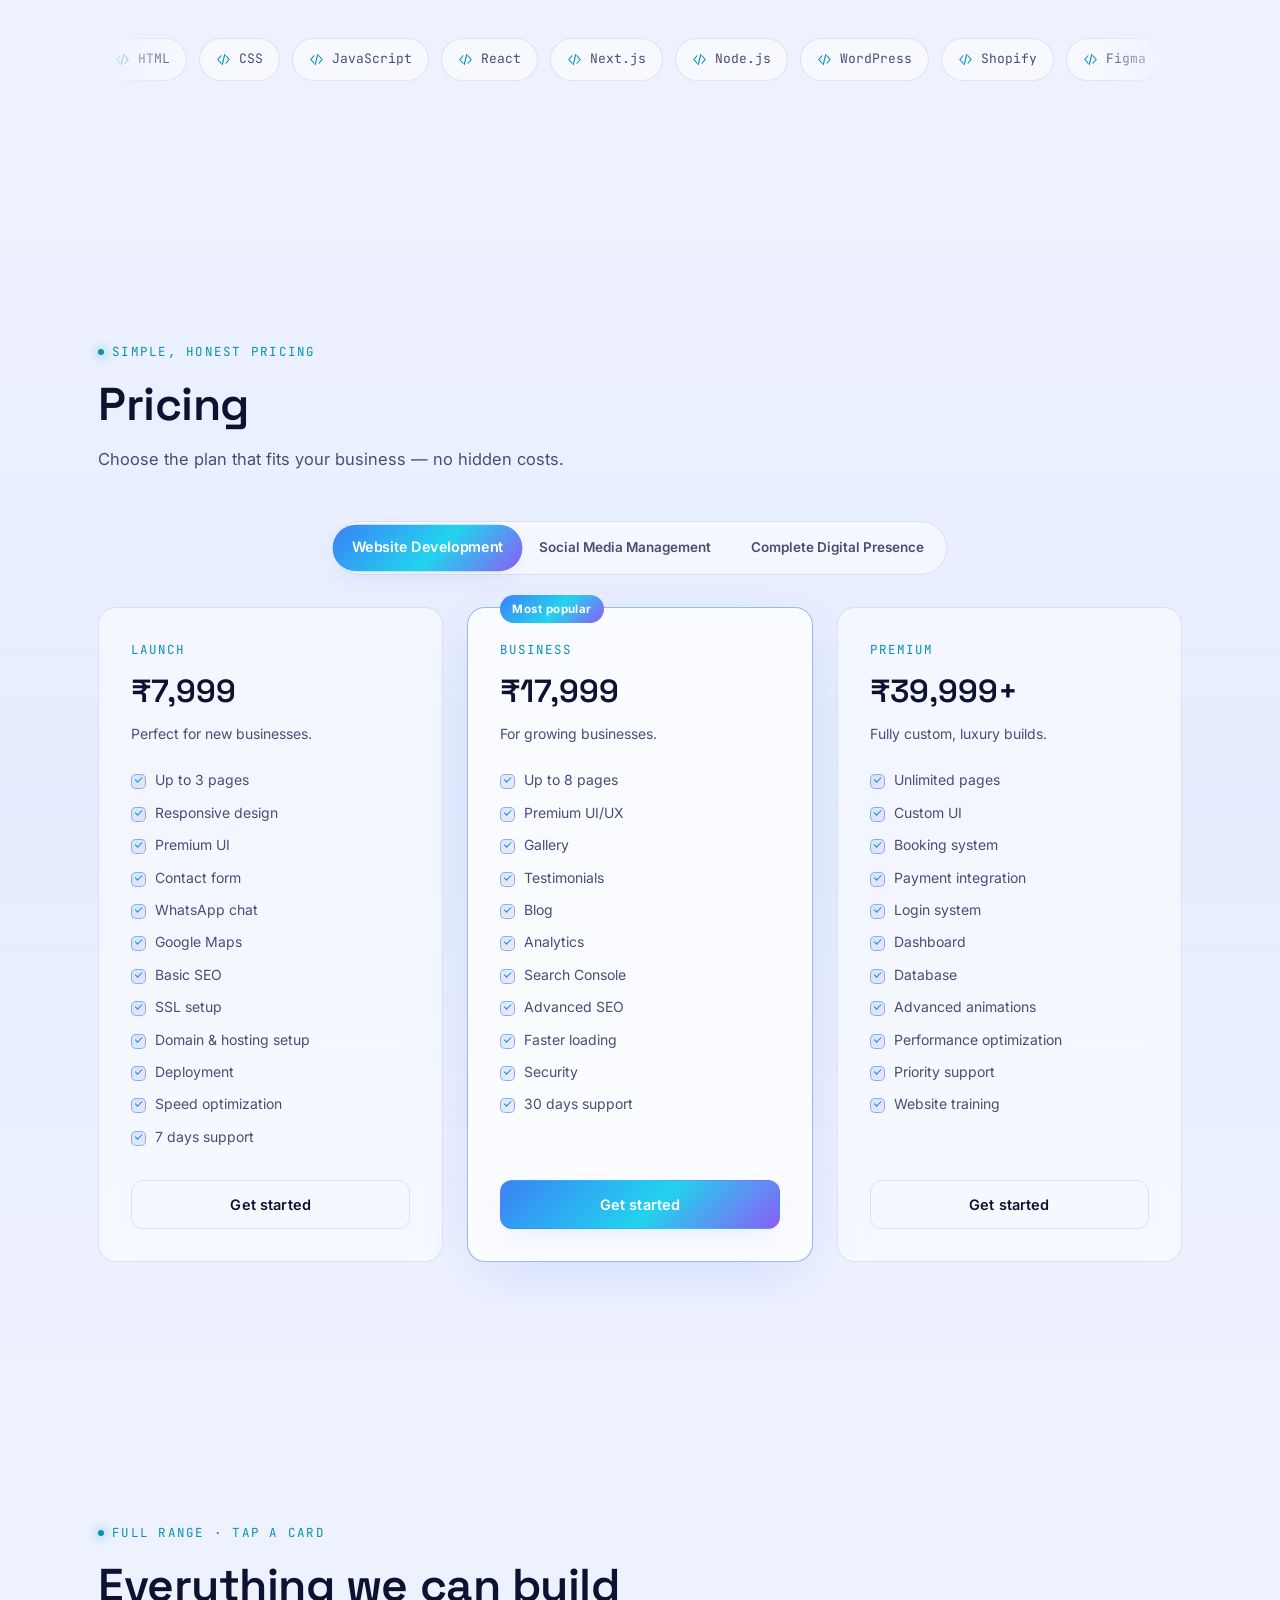
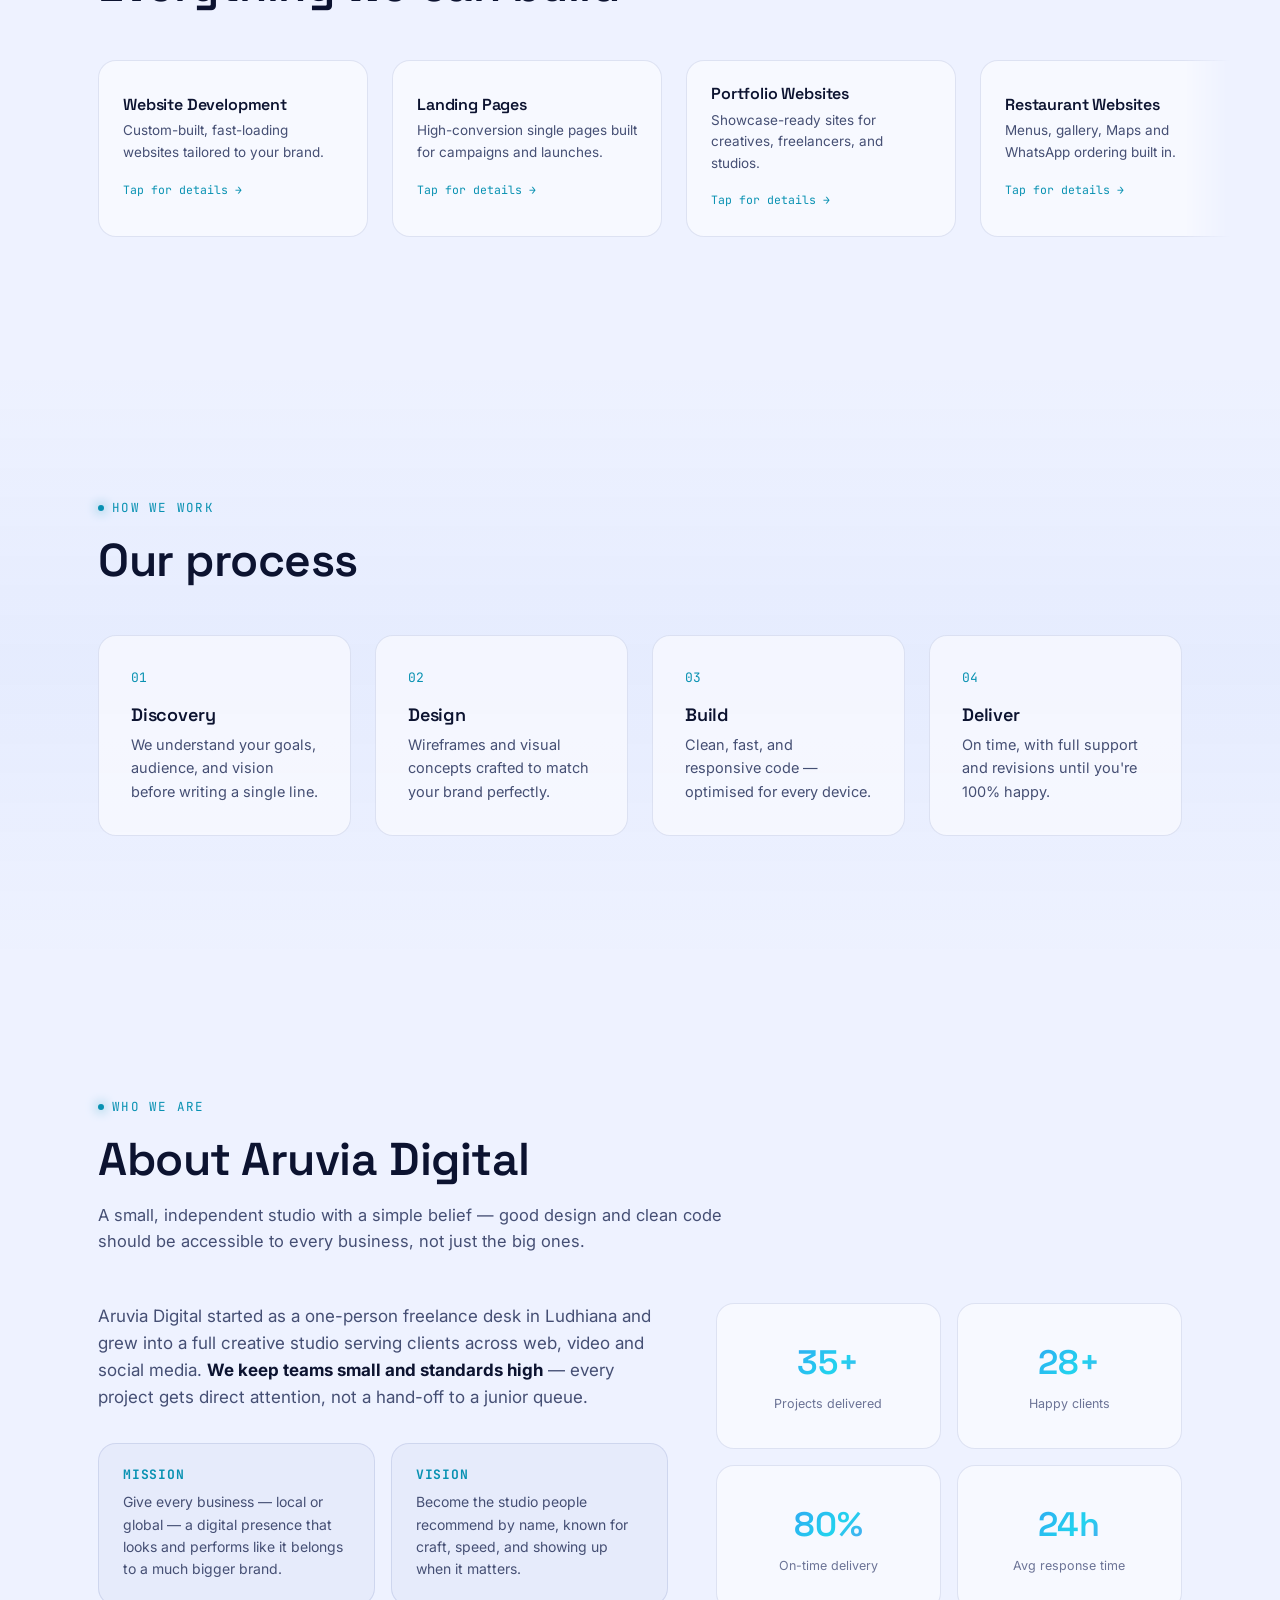
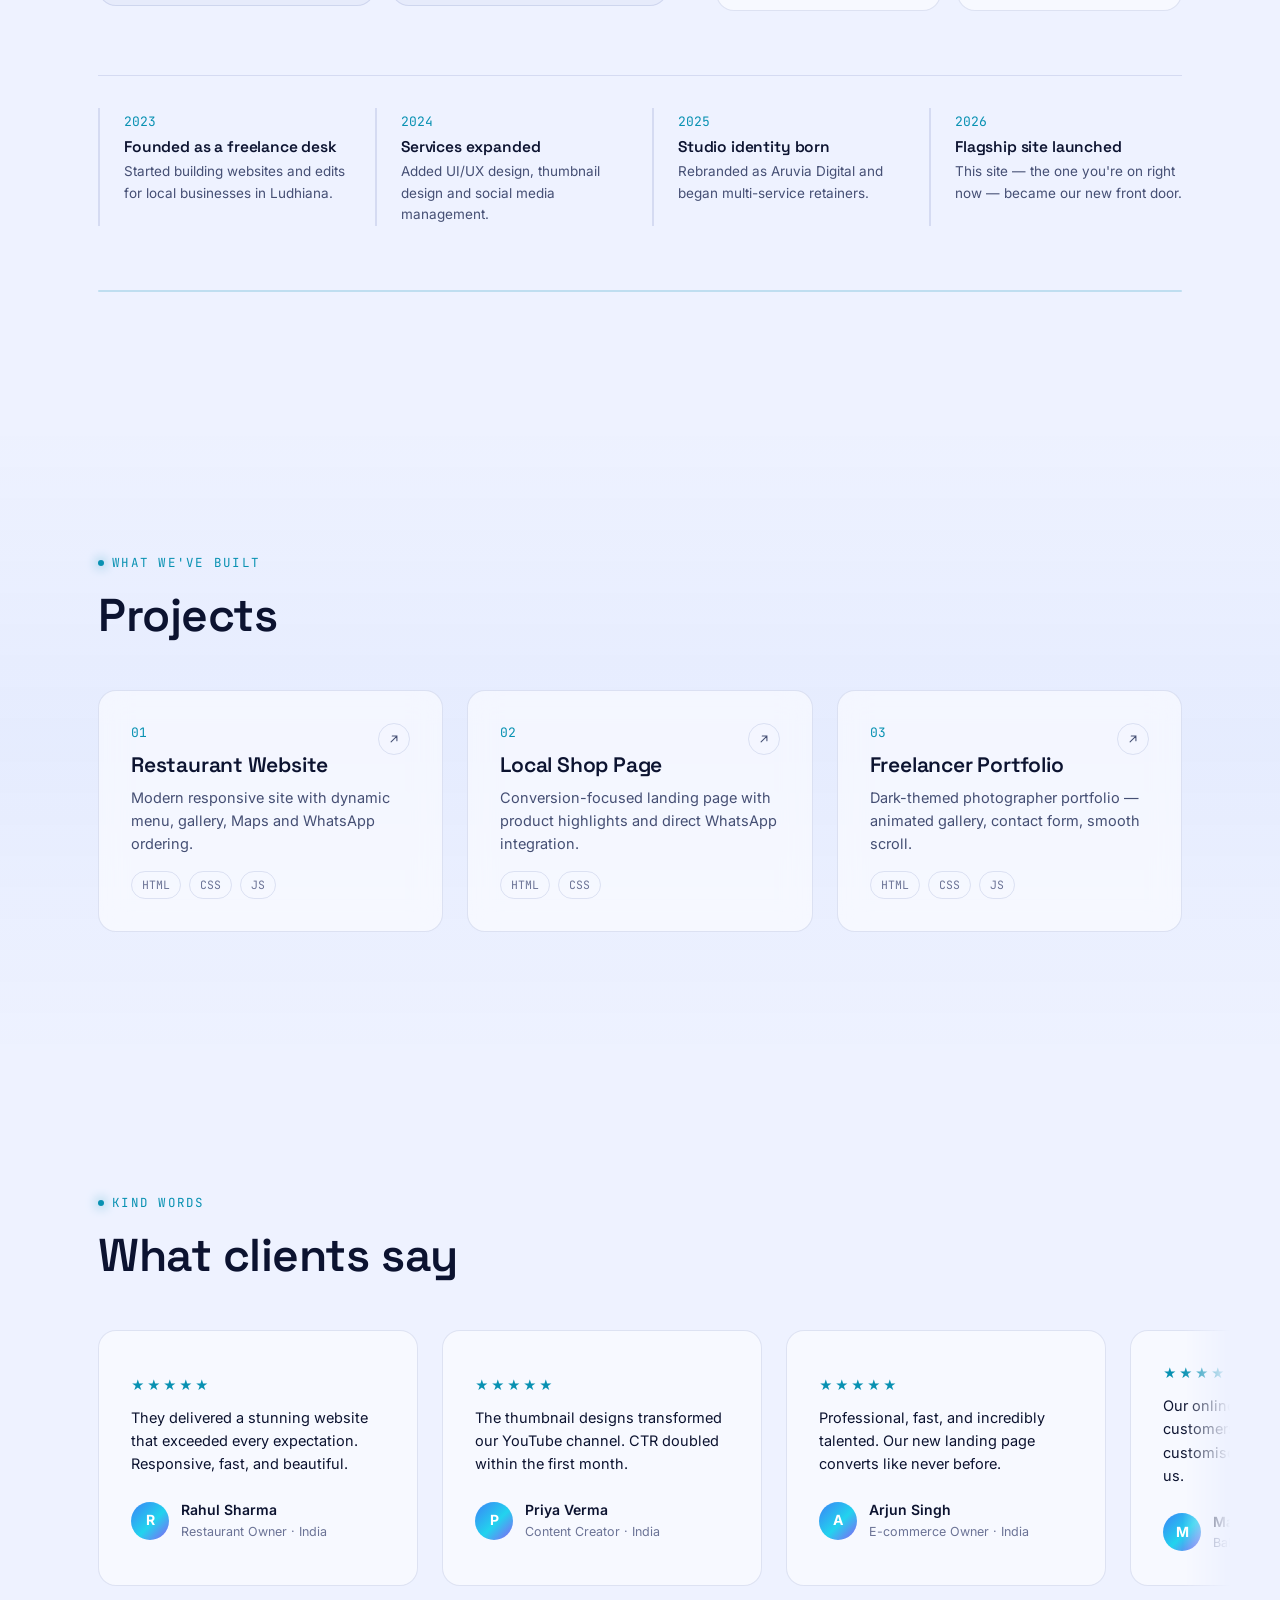
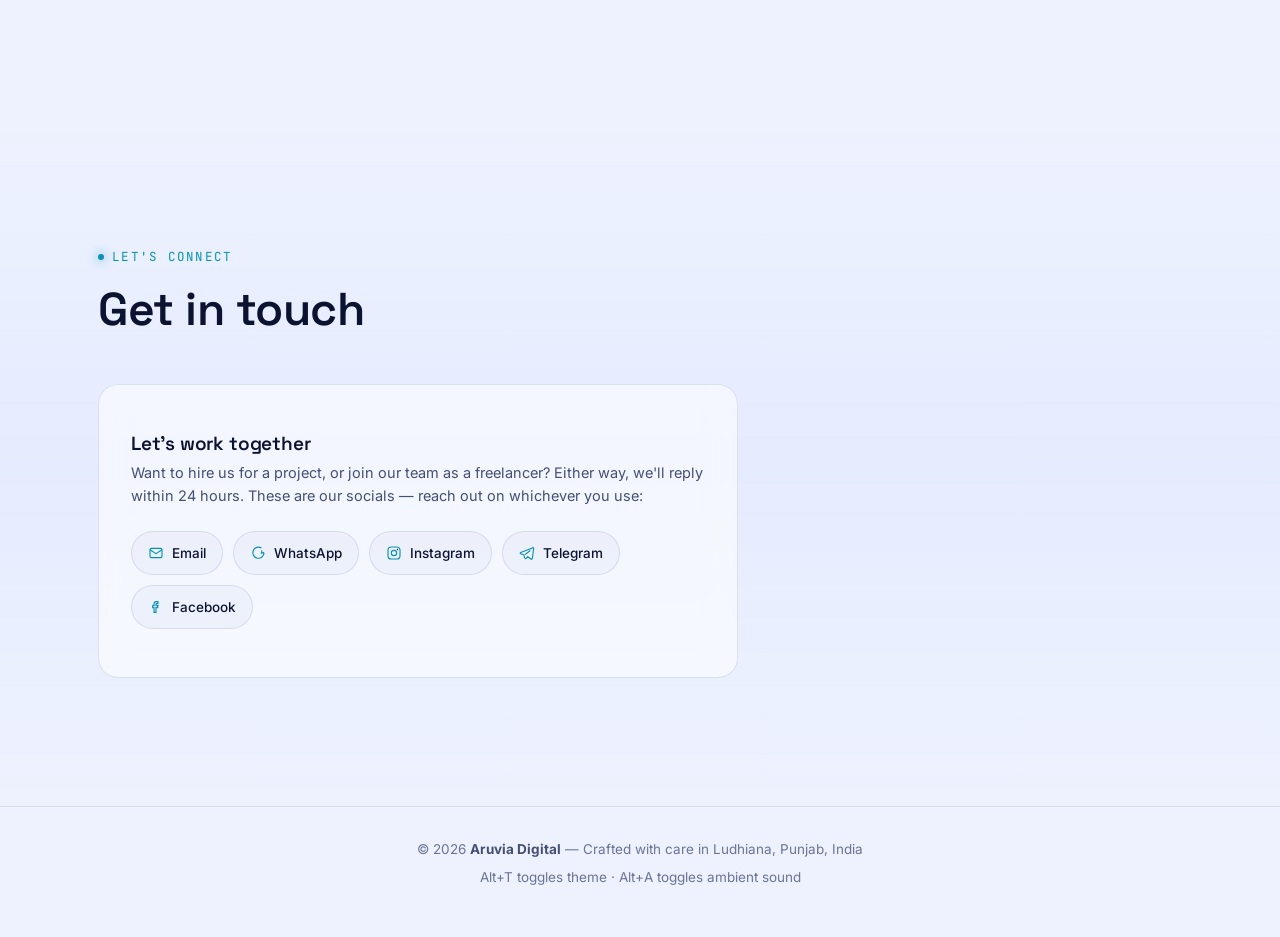
==== commit d28a9a6a: "Updated homepage and improvements" ====
--- a/index.html
+++ b/index.html
@@ -3,2989 +3,490 @@
 
 <head>
   <meta charset="UTF-8" />
-  <meta name="viewport" content="width=device-width, initial-scale=1.0" />
-  <title>Aruvia.digital — Digital Experiences Built Different</title>
-  <meta name="description"
-    content="Aruvia.digital is a creative digital studio building fast, beautiful websites, visuals and digital solutions for businesses worldwide." />
+  <meta name="viewport" content="width=device-width, initial-scale=1.0, viewport-fit=cover" />
+  <title>Aruvia Digital — Premium Web Design &amp; Digital Studio, Ludhiana</title>
+  <meta name="description" content="Aruvia Digital is a Ludhiana-based digital studio building premium websites, UI/UX design, video editing, thumbnail design and social media management for businesses worldwide." />
+  <meta name="keywords" content="web design studio, custom website development, landing pages, UI UX design, brand identity, SEO services, social media management, Ludhiana web developer" />
+  <meta name="robots" content="index, follow, max-image-preview:large" />
+  <meta name="theme-color" content="#06081a" media="(prefers-color-scheme: dark)" />
+  <meta name="theme-color" content="#eef2ff" media="(prefers-color-scheme: light)" />
+  <link rel="canonical" href="https://aruvia.digital/" />
+
+  <!-- Open Graph -->
+  <meta property="og:type" content="website" />
+  <meta property="og:site_name" content="Aruvia Digital" />
+  <meta property="og:title" content="Aruvia Digital — Premium Web Design & Digital Studio" />
+  <meta property="og:description" content="Premium websites, UI/UX, video editing and social media management — built by a small studio in Ludhiana serving clients worldwide." />
+  <meta property="og:url" content="https://aruvia.digital/" />
+  <meta property="og:image" content="https://aruvia.digital/og-image.jpg" />
+  <meta property="og:locale" content="en_US" />
+
+  <!-- Twitter -->
+  <meta name="twitter:card" content="summary_large_image" />
+  <meta name="twitter:title" content="Aruvia Digital — Premium Web Design & Digital Studio" />
+  <meta name="twitter:description" content="Premium websites, UI/UX, video editing and social media management — built by a small studio in Ludhiana serving clients worldwide." />
+  <meta name="twitter:image" content="https://aruvia.digital/og-image.jpg" />
+
+  <!-- Structured data -->
+  <script type="application/ld+json">
+  {
+    "@context": "https://schema.org",
+    "@type": "Organization",
+    "name": "Aruvia Digital",
+    "url": "https://aruvia.digital/",
+    "email": "aruviadigital@gmail.com",
+    "sameAs": ["https://www.instagram.com/aruvia.digital"],
+    "address": { "@type": "PostalAddress", "addressLocality": "Ludhiana", "addressRegion": "Punjab", "addressCountry": "IN" }
+  }
+  </script>
+  <script type="application/ld+json">
+  { "@context": "https://schema.org", "@type": "WebSite", "name": "Aruvia Digital", "url": "https://aruvia.digital/" }
+  </script>
+  <script type="application/ld+json">
+  {
+    "@context": "https://schema.org",
+    "@type": "Service",
+    "serviceType": "Web Design & Digital Studio Services",
+    "provider": { "@type": "Organization", "name": "Aruvia Digital" },
+    "areaServed": "Worldwide",
+    "hasOfferCatalog": {
+      "@type": "OfferCatalog",
+      "name": "Digital Services",
+      "itemListElement": [
+        { "@type": "Offer", "itemOffered": { "@type": "Service", "name": "Website Development" } },
+        { "@type": "Offer", "itemOffered": { "@type": "Service", "name": "UI/UX Design" } },
+        { "@type": "Offer", "itemOffered": { "@type": "Service", "name": "Social Media Management" } },
+        { "@type": "Offer", "itemOffered": { "@type": "Service", "name": "Complete Digital Presence" } }
+      ]
+    }
+  }
+  </script>
+
   <link rel="preconnect" href="https://fonts.googleapis.com" />
-  <link
-    href="https://fonts.googleapis.com/css2?family=Inter:wght@300;400;500;600;700;800;900&family=JetBrains+Mono:wght@400;700&family=Space+Grotesk:wght@400;500;600;700&display=swap"
-    rel="stylesheet" />
-  <style>
-    /* ════════════════════════════════════
-   TOKENS
-════════════════════════════════════ */
-    :root {
-      --bg: #06091A;
-      --bg2: #080C20;
-      --surface: rgba(255, 255, 255, 0.04);
-      --glass: rgba(255, 255, 255, 0.06);
-      --glass-h: rgba(255, 255, 255, 0.10);
-      --gb: rgba(255, 255, 255, 0.09);
-      --text: #EEF2FF;
-      --text2: #94A3B8;
-      --text3: #64748B;
-      --border: rgba(255, 255, 255, 0.08);
-      --borderh: rgba(59, 130, 246, 0.45);
-      --A: #3B82F6;
-      --A2: #06B6D4;
-      --A3: #8B5CF6;
-      --glow: rgba(59, 130, 246, 0.28);
-      --glow2: rgba(139, 92, 246, 0.20);
-      --grad: linear-gradient(135deg, #2563EB 0%, #3B82F6 50%, #06B6D4 100%);
-      --grad2: linear-gradient(135deg, #8B5CF6, #3B82F6, #06B6D4);
-      --dot-col: #3B82F6;
-      --r: 14px;
-      --T: .38s cubic-bezier(.4, 0, .2, 1);
-    }
-
-    [data-theme="light"] {
-      --bg: #E2E8FF;
-      --bg2: #D8E0FF;
-      --surface: rgba(37, 99, 235, 0.05);
-      --glass: rgba(37, 99, 235, 0.07);
-      --glass-h: rgba(37, 99, 235, 0.13);
-      --gb: rgba(37, 99, 235, 0.09);
-      --text: #0F172A;
-      --text2: #334155;
-      --text3: #64748B;
-      --border: rgba(37, 99, 235, 0.13);
-      --borderh: rgba(37, 99, 235, 0.50);
-      --A: #2563EB;
-      --A2: #0891B2;
-      --A3: #7C3AED;
-      --glow: rgba(37, 99, 235, 0.22);
-      --glow2: rgba(124, 58, 237, 0.15);
-      --dot-col: #2563EB;
-    }
-
-    /* ════════════════════════════════════
-   RESET
-════════════════════════════════════ */
-    *,
-    *::before,
-    *::after {
-      margin: 0;
-      padding: 0;
-      box-sizing: border-box;
-    }
-
-    html {
-      scroll-behavior: smooth;
-    }
-
-    body {
-      background: var(--bg);
-      color: var(--text);
-      font-family: 'Inter', sans-serif;
-      overflow-x: hidden;
-      min-height: 100vh;
-      transition: background var(--T), color var(--T);
-    }
-
-    a {
-      text-decoration: none;
-      color: inherit;
-    }
-
-    ::selection {
-      background: rgba(59, 130, 246, 0.35);
-      color: #fff;
-    }
-
-    ::-webkit-scrollbar {
-      width: 3px;
-    }
-
-    ::-webkit-scrollbar-track {
-      background: var(--bg);
-    }
-
-    ::-webkit-scrollbar-thumb {
-      background: var(--A);
-      border-radius: 3px;
-    }
-
-    /* skip link */
-    .skip-link {
-      position: fixed;
-      top: -60px;
-      left: 16px;
-      z-index: 10000;
-      background: var(--A);
-      color: #fff;
-      padding: 10px 18px;
-      border-radius: 10px;
-      font-size: 13px;
-      font-weight: 700;
-      transition: top .25s ease;
-    }
-
-    .skip-link:focus {
-      top: 16px;
-    }
-
-    /* focus visibility */
-    a:focus-visible,
-    button:focus-visible,
-    [tabindex]:focus-visible {
-      outline: 2px solid var(--A);
-      outline-offset: 3px;
-      border-radius: 6px;
-    }
-
-
-    /* ════════════════════════════════════
-   BACKGROUND MESH
-════════════════════════════════════ */
-    #bgCanvas {
-      position: fixed;
-      inset: 0;
-      z-index: 0;
-      width: 100%;
-      height: 100%;
-      opacity: 0.45;
-      pointer-events: none;
-    }
-
-    .noise {
-      position: fixed;
-      inset: 0;
-      z-index: 0;
-      pointer-events: none;
-      opacity: .035;
-      mix-blend-mode: overlay;
-      background-image: url("data:image/svg+xml,%3Csvg xmlns='http://www.w3.org/2000/svg' width='120' height='120'%3E%3Cfilter id='n'%3E%3CfeTurbulence type='fractalNoise' baseFrequency='0.9' numOctaves='2' stitchTiles='stitch'/%3E%3C/filter%3E%3Crect width='100%25' height='100%25' filter='url(%23n)'/%3E%3C/svg%3E");
-    }
-
-    .rays {
-      position: fixed;
-      inset: 0;
-      z-index: 0;
-      pointer-events: none;
-      opacity: .25;
-      background: conic-gradient(from 200deg at 80% 10%, transparent 0deg, rgba(59, 130, 246, .10) 40deg, transparent 90deg);
-      animation: raySweep 26s linear infinite;
-    }
-
-    @keyframes raySweep {
-      0% {
-        transform: rotate(0)
-      }
-
-      100% {
-        transform: rotate(360deg)
-      }
-    }
-
-    .orb {
-      position: fixed;
-      border-radius: 50%;
-      filter: blur(60px);
-      pointer-events: none;
-      z-index: 0;
-      will-change: transform;
-    }
-
-    .orb1 {
-      width: 500px;
-      height: 500px;
-      background: radial-gradient(circle, rgba(37, 99, 235, 0.25), transparent 70%);
-      top: -150px;
-      left: -100px;
-      animation: orb1a 18s ease-in-out infinite alternate;
-    }
-
-    .orb2 {
-      width: 400px;
-      height: 400px;
-      background: radial-gradient(circle, rgba(6, 182, 212, 0.18), transparent 70%);
-      bottom: -100px;
-      right: -80px;
-      animation: orb2a 22s ease-in-out infinite alternate;
-    }
-
-    .orb3 {
-      width: 300px;
-      height: 300px;
-      background: radial-gradient(circle, rgba(139, 92, 246, 0.15), transparent 70%);
-      top: 45%;
-      left: 55%;
-      animation: orb3a 20s ease-in-out infinite alternate;
-    }
-
-    @keyframes orb1a {
-      0% {
-        transform: translate(0, 0) scale(1)
-      }
-
-      100% {
-        transform: translate(50px, 60px) scale(1.1)
-      }
-    }
-
-    @keyframes orb2a {
-      0% {
-        transform: translate(0, 0)
-      }
-
-      100% {
-        transform: translate(-40px, -50px) scale(1.08)
-      }
-    }
-
-    @keyframes orb3a {
-      0% {
-        transform: translate(0, 0)
-      }
-
-      100% {
-        transform: translate(30px, -40px) scale(1.05)
-      }
-    }
-
-    /* ════════════════════════════════════
-   MOUSE GLOW
-════════════════════════════════════ */
-    #mglow {
-      position: fixed;
-      width: 400px;
-      height: 400px;
-      border-radius: 50%;
-      background: radial-gradient(circle, rgba(59, 130, 246, 0.09) 0%, transparent 68%);
-      pointer-events: none;
-      z-index: 1;
-      transform: translate(-50%, -50%);
-      transition: opacity .4s;
-      will-change: left, top;
-    }
-
-    /* ════════════════════════════════════
-   SPLASH
-════════════════════════════════════ */
-    #splash {
-      position: fixed;
-      inset: 0;
-      z-index: 9999;
-      background: var(--bg);
-      display: flex;
-      flex-direction: column;
-      align-items: center;
-      justify-content: center;
-      gap: 16px;
-      transition: opacity .8s ease, visibility .8s;
-    }
-
-    #splash.out {
-      opacity: 0;
-      visibility: hidden;
-      pointer-events: none;
-    }
-
-    .sp-brand {
-      font-family: 'JetBrains Mono', monospace;
-      font-size: clamp(30px, 7vw, 72px);
-      font-weight: 700;
-      background: var(--grad);
-      -webkit-background-clip: text;
-      -webkit-text-fill-color: transparent;
-      background-clip: text;
-      display: flex;
-      align-items: center;
-      letter-spacing: -1px;
-    }
-
-    .sp-cur {
-      display: inline-block;
-      width: 3px;
-      height: 1em;
-      background: var(--A);
-      border-radius: 2px;
-      -webkit-text-fill-color: initial;
-      animation: blink 1s step-end infinite;
-      vertical-align: middle;
-      margin-left: 3px;
-    }
-
-    .sp-sub {
-      font-size: 12px;
-      letter-spacing: 4px;
-      text-transform: uppercase;
-      color: var(--text2);
-      opacity: 0;
-      animation: fadeUp .5s 2.2s forwards;
-    }
-
-    @keyframes blink {
-
-      0%,
-      100% {
-        opacity: 1
-      }
-
-      50% {
-        opacity: 0
-      }
-    }
-
-    @keyframes fadeUp {
-      from {
-        opacity: 0;
-        transform: translateY(10px)
-      }
-
-      to {
-        opacity: 1;
-        transform: translateY(0)
-      }
-    }
-
-    /* ════════════════════════════════════
-   NAVBAR
-════════════════════════════════════ */
-    nav {
-      position: fixed;
-      top: 0;
-      left: 0;
-      right: 0;
-      z-index: 800;
-      background: rgba(6, 9, 26, 0.75);
-      backdrop-filter: blur(22px);
-      -webkit-backdrop-filter: blur(22px);
-      border-bottom: 1px solid var(--border);
-      padding: 0 64px;
-      height: 68px;
-      display: flex;
-      align-items: center;
-      justify-content: space-between;
-      transition: transform .42s cubic-bezier(.4, 0, .2, 1), opacity .42s ease,
-        background var(--T), border-color var(--T);
-      will-change: transform;
-    }
-
-    [data-theme="light"] nav {
-      background: rgba(226, 232, 255, 0.82);
-    }
-
-    nav.hidden {
-      transform: translateY(-100%);
-      opacity: 0;
-    }
-
-    .logo {
-      font-family: 'JetBrains Mono', monospace;
-      font-size: 18px;
-      font-weight: 700;
-      background: var(--grad);
-      -webkit-background-clip: text;
-      -webkit-text-fill-color: transparent;
-      background-clip: text;
-      display: flex;
-      align-items: center;
-      transition: transform .3s ease;
-    }
-
-    .logo:hover {
-      transform: scale(1.04);
-    }
-
-    .logo-cur {
-      display: inline-block;
-      width: 2px;
-      height: 1em;
-      background: var(--A);
-      border-radius: 1px;
-      -webkit-text-fill-color: initial;
-      animation: blink 1s step-end infinite;
-      vertical-align: middle;
-      margin-left: 1px;
-    }
-
-    #navLogoFly {
-      position: fixed;
-      z-index: 9998;
-      font-family: 'JetBrains Mono', monospace;
-      font-weight: 700;
-      background: var(--grad);
-      -webkit-background-clip: text;
-      -webkit-text-fill-color: transparent;
-      background-clip: text;
-      pointer-events: none;
-      opacity: 0;
-    }
-
-    .nav-links {
-      display: flex;
-      align-items: center;
-      gap: 2px;
-    }
-
-    .nav-links a {
-      color: var(--text2);
-      font-size: 13.5px;
-      font-weight: 500;
-      padding: 7px 16px;
-      border-radius: 10px;
-      position: relative;
-      overflow: hidden;
-      transition: color var(--T), background var(--T), transform .2s;
-    }
-
-    .nav-links a::after {
-      content: '';
-      position: absolute;
-      bottom: 5px;
-      left: 50%;
-      right: 50%;
-      height: 1.5px;
-      background: var(--A);
-      border-radius: 2px;
-      transition: left .3s ease, right .3s ease;
-    }
-
-    .nav-links a:hover,
-    .nav-links a.active {
-      color: var(--text);
-    }
-
-    .nav-links a:hover::after,
-    .nav-links a.active::after {
-      left: 12px;
-      right: 12px;
-    }
-
-    .tbtn {
-      width: 38px;
-      height: 38px;
-      border-radius: 50%;
-      background: var(--glass);
-      border: 1px solid var(--gb);
-      cursor: pointer;
-      margin-left: 10px;
-      display: flex;
-      align-items: center;
-      justify-content: center;
-      font-size: 17px;
-      transition: transform .5s ease, box-shadow .3s, border-color .3s;
-      position: relative;
-    }
-
-    .tbtn:hover {
-      transform: rotate(20deg) scale(1.15);
-      box-shadow: 0 0 16px var(--glow);
-    }
-
-    .tbtn.spin .ti {
-      animation: spinF .5s ease;
-    }
-
-    @keyframes spinF {
-      0% {
-        transform: rotate(0)scale(1)
-      }
-
-      50% {
-        transform: rotate(180deg)scale(0)
-      }
-
-      100% {
-        transform: rotate(360deg)scale(1)
-      }
-    }
-
-    .tbtn[aria-pressed="true"] {
-      border-color: var(--A);
-      box-shadow: 0 0 14px var(--glow);
-    }
-
-    .wavebars {
-      display: flex;
-      align-items: center;
-      gap: 2px;
-      height: 14px;
-    }
-
-    .wavebars span {
-      width: 2px;
-      background: var(--A);
-      border-radius: 2px;
-      height: 4px;
-      transition: height .2s;
-    }
-
-    .tbtn[aria-pressed="true"] .wavebars span {
-      animation: waveB 1s ease-in-out infinite;
-    }
-
-    .wavebars span:nth-child(1) {
-      animation-delay: 0s;
-    }
-
-    .wavebars span:nth-child(2) {
-      animation-delay: .15s;
-    }
-
-    .wavebars span:nth-child(3) {
-      animation-delay: .3s;
-    }
-
-    @keyframes waveB {
-
-      0%,
-      100% {
-        height: 4px
-      }
-
-      50% {
-        height: 14px
-      }
-    }
-
-    /* ════════════════════════════════════
-   HERO
-════════════════════════════════════ */
-    .hero {
-      min-height: 100vh;
-      padding-top: 68px;
-      display: grid;
-      grid-template-columns: 1fr 460px;
-      align-items: center;
-      gap: 48px;
-      padding-left: 64px;
-      padding-right: 64px;
-      position: relative;
-      z-index: 2;
-    }
-
-    .hero-tag {
-      font-size: 11px;
-      font-weight: 700;
-      letter-spacing: 3px;
-      text-transform: uppercase;
-      color: var(--A);
-      margin-bottom: 20px;
-      display: flex;
-      align-items: center;
-      gap: 10px;
-      opacity: 0;
-      animation: slideBlur .7s .1s forwards;
-    }
-
-    .hero-tag::before {
-      content: '';
-      width: 24px;
-      height: 2px;
-      background: var(--A);
-      border-radius: 2px;
-    }
-
-    .live-dot {
-      width: 7px;
-      height: 7px;
-      border-radius: 50%;
-      background: var(--A);
-      box-shadow: 0 0 8px var(--A);
-      animation: pulse 2s ease-in-out infinite;
-    }
-
-    @keyframes pulse {
-
-      0%,
-      100% {
-        transform: scale(1);
-        opacity: 1
-      }
-
-      50% {
-        transform: scale(1.5);
-        opacity: .6
-      }
-    }
-
-    .hero h1 {
-      font-family: 'Space Grotesk', sans-serif;
-      font-size: clamp(38px, 5.2vw, 68px);
-      font-weight: 700;
-      line-height: 1.05;
-      margin-bottom: 22px;
-      color: var(--text);
-      letter-spacing: -0.5px;
-      opacity: 0;
-      animation: slideBlur .7s .25s forwards;
-    }
-
-    .hero h1 .g {
-      background: var(--grad);
-      -webkit-background-clip: text;
-      -webkit-text-fill-color: transparent;
-      background-clip: text;
-    }
-
-    .hero h1 .g2 {
-      background: var(--grad2);
-      -webkit-background-clip: text;
-      -webkit-text-fill-color: transparent;
-      background-clip: text;
-    }
-
-    .hero-desc {
-      font-size: 16.5px;
-      color: var(--text2);
-      line-height: 1.78;
-      max-width: 500px;
-      margin-bottom: 38px;
-      opacity: 0;
-      animation: slideBlur .7s .4s forwards;
-    }
-
-    .hero-stats {
-      display: flex;
-      gap: 32px;
-      margin-bottom: 38px;
-      opacity: 0;
-      animation: slideBlur .7s .5s forwards;
-    }
-
-    .stat {
-      display: flex;
-      flex-direction: column;
-      gap: 2px;
-    }
-
-    .stat-num {
-      font-family: 'Space Grotesk', sans-serif;
-      font-size: 26px;
-      font-weight: 700;
-      background: var(--grad);
-      -webkit-background-clip: text;
-      -webkit-text-fill-color: transparent;
-      background-clip: text;
-    }
-
-    .stat-lbl {
-      font-size: 12px;
-      color: var(--text3);
-      letter-spacing: 1px;
-    }
-
-    .hero-btns {
-      display: flex;
-      gap: 12px;
-      flex-wrap: wrap;
-      opacity: 0;
-      animation: slideBlur .7s .58s forwards;
-    }
-
-    @keyframes slideBlur {
-      from {
-        opacity: 0;
-        transform: translateY(28px);
-        filter: blur(8px);
-      }
-
-      to {
-        opacity: 1;
-        transform: translateY(0);
-        filter: blur(0);
-      }
-    }
-
-    /* ════════════════════════════════════
-   DOTS CANVAS
-════════════════════════════════════ */
-    .cw {
-      position: relative;
-      height: 480px;
-      opacity: 0;
-      animation: slideBlur .7s .72s forwards;
-    }
-
-    #dc {
-      width: 100%;
-      height: 100%;
-      display: block;
-    }
-
-    .sv-lbl {
-      position: absolute;
-      bottom: 8px;
-      left: 50%;
-      transform: translateX(-50%);
-      font-size: 11px;
-      font-weight: 700;
-      letter-spacing: 3.5px;
-      text-transform: uppercase;
-      color: var(--A);
-      opacity: 0;
-      transition: opacity .5s;
-      white-space: nowrap;
-    }
-
-    /* ════════════════════════════════════
-   BUTTONS
-════════════════════════════════════ */
-    .btn {
-      padding: 13px 27px;
-      border-radius: var(--r);
-      font-size: 14px;
-      font-weight: 600;
-      cursor: pointer;
-      border: none;
-      display: inline-flex;
-      align-items: center;
-      gap: 8px;
-      transition: transform .22s, box-shadow .22s, filter .22s,
-        background .22s, border-color .22s, color .22s;
-      position: relative;
-      overflow: hidden;
-      text-decoration: none;
-    }
-
-    .btn::before {
-      content: '';
-      position: absolute;
-      top: 0;
-      left: -60%;
-      width: 40%;
-      height: 100%;
-      background: linear-gradient(120deg, transparent, rgba(255, 255, 255, .35), transparent);
-      transform: skewX(-20deg);
-      transition: left .6s ease;
-    }
-
-    .btn:hover::before {
-      left: 130%;
-    }
-
-    .btn::after {
-      content: '';
-      position: absolute;
-      inset: 0;
-      background: rgba(255, 255, 255, .08);
-      opacity: 0;
-      transition: opacity .2s;
-      border-radius: inherit;
-    }
-
-    .btn:hover {
-      transform: translateY(-3px) scale(1.05);
-    }
-
-    .btn:hover::after {
-      opacity: 1;
-    }
-
-    .btn:active {
-      transform: translateY(-1px) scale(.98);
-    }
-
-    .bp {
-      background: var(--grad);
-      color: #fff;
-      box-shadow: 0 4px 22px var(--glow);
-    }
-
-    .bp:hover {
-      box-shadow: 0 8px 32px var(--glow);
-      filter: brightness(1.08);
-    }
-
-    .bs {
-      background: var(--glass);
-      color: var(--text);
-      border: 1.5px solid var(--gb);
-    }
-
-    .bs:hover {
-      border-color: var(--A);
-      color: var(--A);
-      box-shadow: 0 0 18px var(--glow);
-    }
-
-    .bo {
-      background: transparent;
-      color: var(--A);
-      border: 1.5px solid var(--A);
-    }
-
-    .bo:hover {
-      background: var(--A);
-      color: #fff;
-      box-shadow: 0 0 18px var(--glow);
-    }
-
-    .ripple {
-      position: absolute;
-      border-radius: 50%;
-      transform: scale(0);
-      background: rgba(255, 255, 255, .45);
-      pointer-events: none;
-      animation: rippleAnim .6s ease-out forwards;
-    }
-
-    @keyframes rippleAnim {
-      to {
-        transform: scale(3);
-        opacity: 0;
-      }
-    }
-
-    /* ════════════════════════════════════
-   SECTIONS
-════════════════════════════════════ */
-    .sec {
-      padding: 100px 64px;
-      border-top: 1px solid var(--border);
-      position: relative;
-      z-index: 2;
-      transition: border-color var(--T);
-    }
-
-    .sh {
-      text-align: center;
-      margin-bottom: 64px;
-    }
-
-    .st {
-      font-size: 11px;
-      font-weight: 700;
-      letter-spacing: 3px;
-      text-transform: uppercase;
-      color: var(--A);
-      margin-bottom: 8px;
-      display: inline-flex;
-      align-items: center;
-      gap: 8px;
-    }
-
-    .st::before,
-    .st::after {
-      content: '';
-      width: 16px;
-      height: 2px;
-      background: var(--A);
-      border-radius: 2px;
-    }
-
-    .sh h2 {
-      font-family: 'Space Grotesk', sans-serif;
-      font-size: clamp(26px, 4vw, 44px);
-      font-weight: 700;
-      color: var(--text);
-      margin-top: 8px;
-    }
-
-    .sh p.sub {
-      color: var(--text2);
-      font-size: 14.5px;
-      max-width: 520px;
-      margin: 14px auto 0;
-      line-height: 1.7;
-    }
-
-    /* ════════════════════════════════════
-   REVEAL (varied per-section animations)
-════════════════════════════════════ */
-    .rv {
-      opacity: 0;
-      transition: opacity .7s ease, transform .7s cubic-bezier(.4, 0, .2, 1), filter .7s ease;
-    }
-
-    .rv.on {
-      opacity: 1;
-      transform: none !important;
-      filter: none !important;
-    }
-
-    .rv[data-anim="fade-up"] {
-      transform: translateY(30px);
-    }
-
-    .rv[data-anim="blur-scale"] {
-      transform: scale(.88);
-      filter: blur(10px);
-    }
-
-    .rv[data-anim="mask"] {
-      clip-path: inset(0 0 100% 0);
-      transition: clip-path .8s cubic-bezier(.4, 0, .2, 1), opacity .5s;
-    }
-
-    .rv[data-anim="mask"].on {
-      clip-path: inset(0 0 0% 0);
-    }
-
-    .rv[data-anim="perspective"] {
-      transform: perspective(900px) rotateX(28deg) translateY(24px);
-      transform-origin: top center;
-    }
-
-    .rv[data-anim="slide-left"] {
-      transform: translateX(-56px);
-    }
-
-    .rv[data-anim="slide-right"] {
-      transform: translateX(56px);
-    }
-
-    .rv[data-anim="rotate-in"] {
-      transform: rotate(-6deg) translateY(24px) scale(.94);
-    }
-
-    /* ════════════════════════════════════
-   GRADIENT-BORDER GLASS UTILITY
-════════════════════════════════════ */
-    .gborder {
-      background: linear-gradient(var(--glass), var(--glass)) padding-box,
-        var(--grad2) border-box;
-      border: 1px solid transparent;
-    }
-
-    /* ════════════════════════════════════
-   SERVICES CARDS
-════════════════════════════════════ */
-    .svc-grid {
-      display: grid;
-      grid-template-columns: repeat(auto-fit, minmax(200px, 1fr));
-      gap: 18px;
-      margin-bottom: 64px;
-      perspective: 1000px;
-    }
-
-    .svc-card {
-      background: var(--glass);
-      border: 1px solid var(--border);
-      border-radius: 18px;
-      padding: 28px 24px;
-      text-align: center;
-      backdrop-filter: blur(14px);
-      -webkit-backdrop-filter: blur(14px);
-      transition: border-color .3s, box-shadow .3s, transform .25s ease;
-      cursor: default;
-      position: relative;
-      overflow: hidden;
-      will-change: transform;
-    }
-
-    .svc-card::before {
-      content: '';
-      position: absolute;
-      inset: 0;
-      background: linear-gradient(135deg, rgba(59, 130, 246, 0.08), transparent 60%);
-      opacity: 0;
-      transition: opacity .3s;
-    }
-
-    .svc-card:hover {
-      border-color: var(--A);
-      box-shadow: 0 16px 40px var(--glow);
-    }
-
-    .svc-card:hover::before {
-      opacity: 1;
-    }
-
-    .svc-icon {
-      font-size: 32px;
-      margin-bottom: 12px;
-      display: block;
-      transition: transform .3s;
-    }
-
-    .svc-card:hover .svc-icon {
-      transform: scale(1.15) rotate(-5deg);
-    }
-
-    .svc-card h4 {
-      color: var(--text);
-      font-size: 14px;
-      font-weight: 700;
-      margin-bottom: 6px;
-    }
-
-    .svc-card p {
-      color: var(--text2);
-      font-size: 12.5px;
-      line-height: 1.55;
-    }
-
-    /* ════════════════════════════════════
-   MARQUEE
-════════════════════════════════════ */
-    .mw {
-      overflow: hidden;
-      padding: 8px 0;
-      mask-image: linear-gradient(90deg, transparent, black 6%, black 94%, transparent);
-      margin-bottom: 10px;
-    }
-
-    .mt {
-      display: flex;
-      gap: 10px;
-      width: max-content;
-      animation: mltr 32s linear infinite;
-    }
-
-    .mt.r {
-      animation: mrtl 32s linear infinite;
-    }
-
-    @keyframes mltr {
-      0% {
-        transform: translateX(0)
-      }
-
-      100% {
-        transform: translateX(-50%)
-      }
-    }
-
-    @keyframes mrtl {
-      0% {
-        transform: translateX(-50%)
-      }
-
-      100% {
-        transform: translateX(0)
-      }
-    }
-
-    .mw:hover .mt {
-      animation-play-state: paused;
-    }
-
-    .pill {
-      background: var(--glass);
-      border: 1px solid var(--border);
-      border-radius: 99px;
-      padding: 11px 22px;
-      display: flex;
-      align-items: center;
-      gap: 10px;
-      font-size: 13px;
-      font-weight: 600;
-      color: var(--text2);
-      white-space: nowrap;
-      cursor: default;
-      transition: border-color .25s, color .25s, transform .25s, box-shadow .25s;
-    }
-
-    .pill:hover {
-      border-color: var(--A);
-      color: var(--text);
-      transform: translateY(-5px) scale(1.05);
-      box-shadow: 0 8px 22px var(--glow);
-    }
-
-    /* ════════════════════════════════════
-   PROCESS SECTION
-════════════════════════════════════ */
-    .process-grid {
-      display: grid;
-      grid-template-columns: repeat(auto-fit, minmax(200px, 1fr));
-      gap: 0;
-      position: relative;
-    }
-
-    .process-grid::before {
-      content: '';
-      position: absolute;
-      top: 40px;
-      left: 10%;
-      right: 10%;
-      height: 1px;
-      background: linear-gradient(90deg, transparent, var(--A), var(--A2), var(--A3), transparent);
-      opacity: .35;
-    }
-
-    .step {
-      text-align: center;
-      padding: 32px 20px;
-      position: relative;
-    }
-
-    .step-num {
-      width: 56px;
-      height: 56px;
-      border-radius: 50%;
-      background: var(--grad);
-      display: flex;
-      align-items: center;
-      justify-content: center;
-      font-family: 'JetBrains Mono', monospace;
-      font-size: 16px;
-      font-weight: 700;
-      color: #fff;
-      margin: 0 auto 18px;
-      box-shadow: 0 0 24px var(--glow);
-      transition: transform .3s, box-shadow .3s;
-    }
-
-    .step:hover .step-num {
-      transform: scale(1.12);
-      box-shadow: 0 0 36px var(--glow);
-    }
-
-    .step h4 {
-      color: var(--text);
-      font-size: 15px;
-      font-weight: 700;
-      margin-bottom: 7px;
-    }
-
-    .step p {
-      color: var(--text2);
-      font-size: 13px;
-      line-height: 1.55;
-    }
-
-    /* ════════════════════════════════════
-   ABOUT
-════════════════════════════════════ */
-    .about-grid {
-      display: grid;
-      grid-template-columns: 1.1fr 1fr;
-      gap: 56px;
-      align-items: start;
-      margin-bottom: 80px;
-    }
-
-    .about-lead {
-      font-size: 16.5px;
-      color: var(--text2);
-      line-height: 1.85;
-      margin-bottom: 22px;
-    }
-
-    .about-lead strong {
-      color: var(--text);
-    }
-
-    .mv-grid {
-      display: grid;
-      grid-template-columns: 1fr 1fr;
-      gap: 16px;
-      margin-top: 26px;
-    }
-
-    .mv-card {
-      background: var(--glass);
-      border: 1px solid var(--border);
-      border-radius: 16px;
-      padding: 22px;
-      transition: border-color .3s, transform .3s;
-    }
-
-    .mv-card:hover {
-      border-color: var(--A);
-      transform: translateY(-4px);
-    }
-
-    .mv-card h5 {
-      font-size: 12px;
-      letter-spacing: 2px;
-      text-transform: uppercase;
-      color: var(--A);
-      margin-bottom: 8px;
-    }
-
-    .mv-card p {
-      font-size: 13px;
-      color: var(--text2);
-      line-height: 1.6;
-    }
-
-    .counters {
-      display: grid;
-      grid-template-columns: 1fr 1fr;
-      gap: 16px;
-    }
-
-    .counter-card {
-      background: var(--glass);
-      border: 1px solid var(--border);
-      border-radius: 18px;
-      padding: 26px 20px;
-      text-align: center;
-      transition: border-color .3s, transform .3s, box-shadow .3s;
-    }
-
-    .counter-card:hover {
-      border-color: var(--A);
-      transform: translateY(-5px);
-      box-shadow: 0 14px 34px var(--glow);
-    }
-
-    .counter-num {
-      font-family: 'Space Grotesk', sans-serif;
-      font-size: 34px;
-      font-weight: 700;
-      background: var(--grad);
-      -webkit-background-clip: text;
-      -webkit-text-fill-color: transparent;
-      background-clip: text;
-      display: block;
-      margin-bottom: 6px;
-    }
-
-    .counter-lbl {
-      font-size: 12px;
-      color: var(--text3);
-      letter-spacing: .5px;
-    }
-
-    .skills-list {
-      margin-top: 30px;
-      display: flex;
-      flex-direction: column;
-      gap: 16px;
-    }
-
-    .skill-row {
-      display: flex;
-      flex-direction: column;
-      gap: 6px;
-    }
-
-    .skill-top {
-      display: flex;
-      justify-content: space-between;
-      font-size: 12.5px;
-      color: var(--text2);
-      font-weight: 600;
-    }
-
-    .skillbar {
-      height: 6px;
-      border-radius: 99px;
-      background: var(--surface);
-      overflow: hidden;
-      border: 1px solid var(--border);
-    }
-
-    .skillbar-fill {
-      height: 100%;
-      width: 0%;
-      border-radius: 99px;
-      background: var(--grad);
-      transition: width 1.4s cubic-bezier(.4, 0, .2, 1);
-      box-shadow: 0 0 10px var(--glow);
-    }
-
-    .timeline {
-      margin-top: 70px;
-      position: relative;
-      padding-left: 26px;
-    }
-
-    .timeline::before {
-      content: '';
-      position: absolute;
-      left: 6px;
-      top: 6px;
-      bottom: 6px;
-      width: 2px;
-      background: linear-gradient(var(--A), var(--A2), var(--A3));
-      opacity: .4;
-    }
-
-    .tl-item {
-      position: relative;
-      padding-bottom: 34px;
-      padding-left: 24px;
-    }
-
-    .tl-item:last-child {
-      padding-bottom: 0;
-    }
-
-    .tl-item::before {
-      content: '';
-      position: absolute;
-      left: -26px;
-      top: 2px;
-      width: 12px;
-      height: 12px;
-      border-radius: 50%;
-      background: var(--grad);
-      box-shadow: 0 0 12px var(--glow);
-      border: 2px solid var(--bg);
-    }
-
-    .tl-year {
-      font-family: 'JetBrains Mono', monospace;
-      font-size: 12px;
-      color: var(--A);
-      font-weight: 700;
-      letter-spacing: 1px;
-    }
-
-    .tl-item h5 {
-      font-size: 15px;
-      font-weight: 700;
-      color: var(--text);
-      margin: 4px 0 4px;
-    }
-
-    .tl-item p {
-      font-size: 13px;
-      color: var(--text2);
-      line-height: 1.6;
-      max-width: 520px;
-    }
-
-    /* ════════════════════════════════════
-   PROJECTS
-════════════════════════════════════ */
-    .pg {
-      display: grid;
-      grid-template-columns: repeat(auto-fit, minmax(280px, 1fr));
-      gap: 22px;
-    }
-
-    .pc {
-      background: var(--glass);
-      border: 1px solid var(--border);
-      border-radius: 20px;
-      padding: 30px;
-      backdrop-filter: blur(16px);
-      -webkit-backdrop-filter: blur(16px);
-      transition: border-color .3s, transform .32s, box-shadow .32s;
-      position: relative;
-      overflow: hidden;
-    }
-
-    .pc::before {
-      content: '';
-      position: absolute;
-      inset: 0;
-      background: linear-gradient(135deg, rgba(59, 130, 246, 0.09), transparent 55%);
-      opacity: 0;
-      transition: opacity .3s;
-      border-radius: inherit;
-    }
-
-    .pc:hover {
-      border-color: var(--A);
-      transform: translateY(-8px);
-      box-shadow: 0 20px 48px var(--glow);
-    }
-
-    .pc:hover::before {
-      opacity: 1;
-    }
-
-    .spotlight {
-      position: absolute;
-      inset: 0;
-      pointer-events: none;
-      opacity: 0;
-      transition: opacity .3s;
-      background: radial-gradient(220px circle at var(--mx, 50%) var(--my, 50%), rgba(59, 130, 246, .16), transparent 65%);
-    }
-
-    .pc:hover .spotlight {
-      opacity: 1;
-    }
-
-    .pnum {
-      font-family: 'JetBrains Mono', monospace;
-      font-size: 11px;
-      color: var(--A);
-      margin-bottom: 12px;
-      letter-spacing: 2px;
-      position: relative;
-    }
-
-    .pc h3 {
-      color: var(--text);
-      font-size: 17px;
-      font-weight: 700;
-      margin-bottom: 8px;
-      position: relative;
-    }
-
-    .pc p {
-      color: var(--text2);
-      font-size: 13.5px;
-      line-height: 1.65;
-      margin-bottom: 18px;
-      position: relative;
-    }
-
-    .tags {
-      display: flex;
-      gap: 7px;
-      flex-wrap: wrap;
-      position: relative;
-    }
-
-    .tag {
-      background: rgba(59, 130, 246, 0.10);
-      color: var(--A);
-      padding: 3px 11px;
-      border-radius: 99px;
-      font-size: 11px;
-      font-weight: 600;
-      border: 1px solid rgba(59, 130, 246, 0.22);
-      transition: transform .2s, background .2s;
-    }
-
-    .tag:hover {
-      transform: translateY(-2px);
-      background: rgba(59, 130, 246, .2);
-    }
-
-    /* ════════════════════════════════════
-   TESTIMONIAL / QUOTE
-════════════════════════════════════ */
-    .tq-wrap {
-      display: flex;
-      gap: 20px;
-      overflow-x: auto;
-      padding-bottom: 12px;
-      scrollbar-width: none;
-    }
-
-    .tq-wrap::-webkit-scrollbar {
-      display: none;
-    }
-
-    .tq {
-      min-width: 300px;
-      flex: 1;
-      background: var(--glass);
-      border: 1px solid var(--border);
-      border-radius: 18px;
-      padding: 28px;
-      backdrop-filter: blur(14px);
-      transition: border-color .3s, transform .3s;
-      animation: floatCard 5s ease-in-out infinite;
-    }
-
-    .tq:nth-child(2) {
-      animation-delay: .6s;
-    }
-
-    .tq:nth-child(3) {
-      animation-delay: 1.2s;
-    }
-
-    @keyframes floatCard {
-
-      0%,
-      100% {
-        transform: translateY(0)
-      }
-
-      50% {
-        transform: translateY(-7px)
-      }
-    }
-
-    .tq:hover {
-      border-color: var(--A);
-      animation-play-state: paused;
-    }
-
-    .tq-stars {
-      color: var(--A);
-      font-size: 13px;
-      margin-bottom: 12px;
-      letter-spacing: 2px;
-    }
-
-    .tq-stars span {
-      display: inline-block;
-      animation: starPulse 2.4s ease-in-out infinite;
-    }
-
-    .tq-stars span:nth-child(odd) {
-      animation-delay: .3s;
-    }
-
-    @keyframes starPulse {
-
-      0%,
-      100% {
-        opacity: 1
-      }
-
-      50% {
-        opacity: .45
-      }
-    }
-
-    .tq-text {
-      font-size: 14px;
-      color: var(--text2);
-      line-height: 1.7;
-      margin-bottom: 18px;
-      font-style: italic;
-    }
-
-    .tq-text::before {
-      content: '"';
-      font-size: 28px;
-      color: var(--A);
-      line-height: 0;
-      vertical-align: -8px;
-      margin-right: 4px;
-    }
-
-    .tq-author {
-      display: flex;
-      align-items: center;
-      gap: 12px;
-    }
-
-    .tq-av {
-      width: 36px;
-      height: 36px;
-      border-radius: 50%;
-      background: var(--grad);
-      display: flex;
-      align-items: center;
-      justify-content: center;
-      font-size: 14px;
-      font-weight: 700;
-      color: #fff;
-    }
-
-    .tq-name {
-      font-size: 13px;
-      font-weight: 700;
-      color: var(--text);
-    }
-
-    .tq-role {
-      font-size: 11px;
-      color: var(--text3);
-    }
-
-    /* ════════════════════════════════════
-   CONTACT
-════════════════════════════════════ */
-    .cg {
-      display: grid;
-      grid-template-columns: 1fr 1fr;
-      gap: 22px;
-    }
-
-    .cc {
-      background: var(--glass);
-      border: 1px solid var(--border);
-      border-radius: 20px;
-      padding: 44px;
-      text-align: center;
-      backdrop-filter: blur(16px);
-      -webkit-backdrop-filter: blur(16px);
-      position: relative;
-      overflow: hidden;
-      transition: border-color .3s, transform .3s, box-shadow .3s;
-    }
-
-    .cc:hover {
-      border-color: var(--A);
-      transform: translateY(-6px);
-      box-shadow: 0 20px 48px var(--glow);
-    }
-
-    .cc::before {
-      content: '';
-      position: absolute;
-      top: -80px;
-      left: 50%;
-      transform: translateX(-50%);
-      width: 260px;
-      height: 260px;
-      border-radius: 50%;
-      background: radial-gradient(circle, rgba(59, 130, 246, 0.14), transparent 70%);
-      pointer-events: none;
-    }
-
-    .cb {
-      font-size: 36px;
-      display: inline-block;
-      margin-bottom: 14px;
-      animation: float 3.2s ease-in-out infinite;
-    }
-
-    @keyframes float {
-
-      0%,
-      100% {
-        transform: translateY(0)
-      }
-
-      50% {
-        transform: translateY(-9px)
-      }
-    }
-
-    .cc h3 {
-      color: var(--text);
-      font-family: 'Space Grotesk', sans-serif;
-      font-size: 22px;
-      font-weight: 700;
-      margin-bottom: 9px;
-    }
-
-    .cc p {
-      color: var(--text2);
-      font-size: 13.5px;
-      line-height: 1.65;
-      margin-bottom: 26px;
-    }
-
-    .sr {
-      display: flex;
-      gap: 9px;
-      justify-content: center;
-      flex-wrap: wrap;
-      margin-top: 16px;
-    }
-
-    .sb2 {
-      display: flex;
-      align-items: center;
-      gap: 7px;
-      background: rgba(255, 255, 255, 0.04);
-      border: 1px solid var(--border);
-      color: var(--text2);
-      padding: 8px 16px;
-      border-radius: var(--r);
-      font-size: 12px;
-      font-weight: 600;
-      transition: border-color .25s, color .25s, transform .2s, box-shadow .2s;
-    }
-
-    .sb2:hover {
-      border-color: var(--A);
-      color: var(--A);
-      transform: scale(1.07) translateY(-2px);
-      box-shadow: 0 5px 18px var(--glow);
-    }
-
-    /* ════════════════════════════════════
-   FOOTER
-════════════════════════════════════ */
-    footer {
-      text-align: center;
-      padding: 36px 64px;
-      color: var(--text3);
-      font-size: 13px;
-      border-top: 1px solid var(--border);
-      position: relative;
-      z-index: 2;
-    }
-
-    footer strong {
-      color: var(--A);
-    }
-
-    .footer-hint {
-      font-size: 11px;
-      color: var(--text3);
-      opacity: .6;
-      margin-top: 6px;
-    }
-
-    /* ════════════════════════════════════
-   AI ORB
-════════════════════════════════════ */
-    #aiOrb {
-      position: fixed;
-      bottom: 24px;
-      right: 24px;
-      z-index: 900;
-      display: flex;
-      flex-direction: column;
-      align-items: flex-end;
-      gap: 14px;
-    }
-
-    #aiBtn {
-      width: 58px;
-      height: 58px;
-      border-radius: 50%;
-      background: var(--grad);
-      border: 1px solid rgba(255, 255, 255, .25);
-      display: flex;
-      align-items: center;
-      justify-content: center;
-      font-size: 24px;
-      cursor: pointer;
-      color: #fff;
-      box-shadow: 0 8px 30px var(--glow);
-      animation: breathe 3.4s ease-in-out infinite;
-      transition: transform .25s ease;
-    }
-
-    #aiBtn:hover {
-      transform: scale(1.08);
-    }
-
-    @keyframes breathe {
-
-      0%,
-      100% {
-        box-shadow: 0 8px 30px var(--glow);
-        transform: scale(1);
-      }
-
-      50% {
-        box-shadow: 0 8px 44px var(--glow);
-        transform: scale(1.04);
-      }
-    }
-
-    #aiPanel {
-      width: 290px;
-      max-width: 80vw;
-      background: linear-gradient(var(--glass), var(--glass)) padding-box, var(--grad2) border-box;
-      border: 1px solid transparent;
-      border-radius: 20px;
-      backdrop-filter: blur(22px);
-      -webkit-backdrop-filter: blur(22px);
-      padding: 20px;
-      box-shadow: 0 24px 60px rgba(0, 0, 0, .35);
-      transform: translateY(16px) scale(.94);
-      opacity: 0;
-      pointer-events: none;
-      transition: transform .35s cubic-bezier(.4, 0, .2, 1), opacity .35s ease;
-    }
-
-    #aiPanel.open {
-      transform: translateY(0) scale(1);
-      opacity: 1;
-      pointer-events: auto;
-    }
-
-    .ai-head {
-      display: flex;
-      justify-content: space-between;
-      align-items: flex-start;
-      margin-bottom: 14px;
-      gap: 10px;
-    }
-
-    .ai-head p {
-      font-size: 13.5px;
-      color: var(--text);
-      line-height: 1.55;
-      font-weight: 500;
-    }
-
-    .ai-close {
-      background: none;
-      border: none;
-      color: var(--text3);
-      cursor: pointer;
-      font-size: 15px;
-      padding: 2px 6px;
-      border-radius: 6px;
-      transition: color .2s, background .2s;
-    }
-
-    .ai-close:hover {
-      color: var(--text);
-      background: var(--surface);
-    }
-
-    .ai-actions {
-      display: flex;
-      flex-direction: column;
-      gap: 8px;
-    }
-
-    .ai-actions button,
-    .ai-actions a {
-      display: flex;
-      align-items: center;
-      gap: 9px;
-      background: var(--surface);
-      border: 1px solid var(--border);
-      color: var(--text);
-      padding: 10px 12px;
-      border-radius: 11px;
-      font-size: 12.5px;
-      font-weight: 600;
-      cursor: pointer;
-      text-align: left;
-      transition: border-color .2s, transform .2s, background .2s;
-    }
-
-    .ai-actions button:hover,
-    .ai-actions a:hover {
-      border-color: var(--A);
-      transform: translateX(3px);
-      background: var(--glass-h);
-    }
-
-    /* toast */
-    #toast {
-      position: fixed;
-      bottom: 24px;
-      left: 50%;
-      transform: translateX(-50%) translateY(20px);
-      background: var(--glass);
-      border: 1px solid var(--A);
-      color: var(--text);
-      padding: 12px 22px;
-      border-radius: 99px;
-      font-size: 13px;
-      font-weight: 600;
-      backdrop-filter: blur(14px);
-      box-shadow: 0 10px 30px rgba(0, 0, 0, .3);
-      z-index: 9500;
-      opacity: 0;
-      pointer-events: none;
-      transition: opacity .35s, transform .35s;
-    }
-
-    #toast.show {
-      opacity: 1;
-      transform: translateX(-50%) translateY(0);
-    }
-
-    /* ════════════════════════════════════
-   STRETCH
-════════════════════════════════════ */
-    @keyframes sT {
-      0% {
-        transform: scaleY(1) translateY(0)
-      }
-
-      40% {
-        transform: scaleY(1.012) translateY(4px)
-      }
-
-      100% {
-        transform: scaleY(1) translateY(0)
-      }
-    }
-
-    @keyframes sB {
-      0% {
-        transform: scaleY(1)
-      }
-
-      40% {
-        transform: scaleY(1.012) translateY(-4px)
-      }
-
-      100% {
-        transform: scaleY(1)
-      }
-    }
-
-    .ST {
-      animation: sT .42s ease !important;
-    }
-
-    .SB {
-      animation: sB .42s ease !important;
-    }
-
-    /* ════════════════════════════════════
-   RESPONSIVE
-════════════════════════════════════ */
-    @media(max-width:900px) {
-      nav {
-        padding: 0 22px;
-      }
-
-      .hero {
-        grid-template-columns: 1fr;
-        padding: 80px 22px 40px;
-        min-height: auto;
-        gap: 24px;
-      }
-
-      .cw {
-        height: 260px;
-      }
-
-      .sec {
-        padding: 64px 22px;
-      }
-
-      .cg {
-        grid-template-columns: 1fr;
-      }
-
-      .about-grid {
-        grid-template-columns: 1fr;
-        gap: 40px;
-      }
-
-      .mv-grid {
-        grid-template-columns: 1fr;
-      }
-
-      .process-grid::before {
-        display: none;
-      }
-
-      .nav-links a {
-        padding: 6px 10px;
-        font-size: 12px;
-      }
-
-      #aiPanel {
-        width: 260px;
-      }
-    }
-
-    @media(max-width:520px) {
-      .nav-links a:not(:last-of-type) {
-        display: none;
-      }
-
-      .hero-stats {
-        gap: 20px;
-      }
-    }
-
-    @media(prefers-reduced-motion:reduce) {
-
-      *,
-      *::before,
-      *::after {
-        animation-duration: .01ms !important;
-        transition-duration: .01ms !important;
-      }
-    }
-  </style>
+  <link rel="preconnect" href="https://fonts.gstatic.com" crossorigin />
+  <link href="https://fonts.googleapis.com/css2?family=Inter:wght@400;500;600;700&family=JetBrains+Mono:wght@400;500;700&family=Space+Grotesk:wght@500;600;700&display=swap" rel="stylesheet" />
+  <link rel="stylesheet" href="style.css" />
 </head>
 
 <body>
-
-  <a href="#hero" class="skip-link">Skip to content</a>
-
-  <!-- BG -->
-  <canvas id="bgCanvas"></canvas>
-  <div class="noise" aria-hidden="true"></div>
-  <div class="rays" aria-hidden="true"></div>
-  <div class="orb orb1"></div>
-  <div class="orb orb2"></div>
-  <div class="orb orb3"></div>
-  <div id="mglow" aria-hidden="true"></div>
-  <div id="curDot" aria-hidden="true"></div>
-  <div id="curRing" aria-hidden="true"></div>
+  <a href="#main" class="skip-link">Skip to content</a>
+  <div class="field" aria-hidden="true"></div>
 
   <!-- SPLASH -->
-  <div id="splash">
-    <div class="sp-brand"><span id="spT"></span><span class="sp-cur" id="spC"></span></div>
-    <div class="sp-sub">Digital Experiences · Built Different</div>
+  <div id="splash" role="presentation">
+    <div class="splash-word"><span id="splashText"></span><span class="splash-cursor" aria-hidden="true"></span></div>
+    <p class="splash-sub">Digital Experiences · Built Different</p>
   </div>
 
   <!-- NAV -->
-  <nav id="nav" aria-label="Primary">
-    <div class="logo" id="logoEl"><span>aruvia.digital</span><span class="logo-cur"></span></div>
-    <div class="nav-links">
-      <a href="#services">Skills</a>
-      <a href="#about">About</a>
-      <a href="#projects">Projects</a>
-      <a href="#contact">Contact</a>
-      <button class="tbtn" id="ambBtn" aria-label="Toggle ambient sound" aria-pressed="false" title="Ambient Mode">
-        <span class="wavebars"><span></span><span></span><span></span></span>
+  <header id="site-nav">
+    <a href="#hero" class="brand" aria-label="Aruvia Digital home">
+      <img src="logo.png" alt="Aruvia Digital logo" />
+      <span>aruvia.digital</span><span class="brand-cursor" aria-hidden="true"></span>
+    </a>
+
+    <nav class="nav-links" aria-label="Primary">
+      <a href="#services"><svg viewBox="0 0 24 24" fill="none" stroke-linecap="round" stroke-linejoin="round"><rect x="3" y="3" width="7" height="7" rx="1.5" /><rect x="14" y="3" width="7" height="7" rx="1.5" /><rect x="3" y="14" width="7" height="7" rx="1.5" /><rect x="14" y="14" width="7" height="7" rx="1.5" /></svg>Services</a>
+      <a href="#pricing"><svg viewBox="0 0 24 24" fill="none" stroke-linecap="round" stroke-linejoin="round"><path d="M20.5 12.5 12 21l-9-9V4h8z" /><circle cx="7.5" cy="7.5" r="1.2" /></svg>Pricing</a>
+      <a href="#projects"><svg viewBox="0 0 24 24" fill="none" stroke-linecap="round" stroke-linejoin="round"><rect x="2.5" y="7" width="19" height="13" rx="2" /><path d="M8 7V5.5A1.5 1.5 0 0 1 9.5 4h5A1.5 1.5 0 0 1 16 5.5V7" /></svg>Work</a>
+      <a href="#about"><svg viewBox="0 0 24 24" fill="none" stroke-linecap="round" stroke-linejoin="round"><circle cx="12" cy="12" r="9" /><path d="M12 11v5.5M12 7.6v.1" /></svg>About</a>
+      <a href="#contact"><svg viewBox="0 0 24 24" fill="none" stroke-linecap="round" stroke-linejoin="round"><path d="M4 5h16v11H7l-3 3z" /></svg>Contact</a>
+    </nav>
+
+    <div class="nav-utility">
+      <button class="icon-btn" id="ambientBtn" aria-label="Toggle ambient sound" aria-pressed="false" title="Ambient sound">
+        <svg viewBox="0 0 24 24" fill="none" stroke-width="1.7" stroke-linecap="round"><path d="M4 10v4h3l5 4V6l-5 4H4z" /><path d="M16 9a4 4 0 0 1 0 6" /></svg>
       </button>
-      <button class="tbtn" id="tbtn" aria-label="Toggle theme">
-        <span class="ti" id="ti">🌙</span>
+      <button class="icon-btn" id="themeBtn" aria-label="Toggle dark and light theme">
+        <svg id="themeIcon" viewBox="0 0 24 24" fill="none" stroke-width="1.7" stroke-linecap="round"><path d="M20 14.5A8 8 0 1 1 9.5 4a6.5 6.5 0 0 0 10.5 10.5z" /></svg>
       </button>
+      <a href="#contact-hire" class="nav-cta">Hire us</a>
     </div>
+
+    <button class="nav-burger" id="burgerBtn" aria-label="Open menu" aria-expanded="false" aria-controls="mobile-menu">
+      <span></span><span></span><span></span>
+    </button>
+  </header>
+
+  <nav id="mobile-menu" aria-label="Mobile">
+    <a href="#services"><svg viewBox="0 0 24 24" fill="none" stroke-linecap="round" stroke-linejoin="round"><rect x="3" y="3" width="7" height="7" rx="1.5" /><rect x="14" y="3" width="7" height="7" rx="1.5" /><rect x="3" y="14" width="7" height="7" rx="1.5" /><rect x="14" y="14" width="7" height="7" rx="1.5" /></svg>Services</a>
+    <a href="#pricing"><svg viewBox="0 0 24 24" fill="none" stroke-linecap="round" stroke-linejoin="round"><path d="M20.5 12.5 12 21l-9-9V4h8z" /><circle cx="7.5" cy="7.5" r="1.2" /></svg>Pricing</a>
+    <a href="#projects"><svg viewBox="0 0 24 24" fill="none" stroke-linecap="round" stroke-linejoin="round"><rect x="2.5" y="7" width="19" height="13" rx="2" /><path d="M8 7V5.5A1.5 1.5 0 0 1 9.5 4h5A1.5 1.5 0 0 1 16 5.5V7" /></svg>Work</a>
+    <a href="#about"><svg viewBox="0 0 24 24" fill="none" stroke-linecap="round" stroke-linejoin="round"><circle cx="12" cy="12" r="9" /><path d="M12 11v5.5M12 7.6v.1" /></svg>About</a>
+    <a href="#contact"><svg viewBox="0 0 24 24" fill="none" stroke-linecap="round" stroke-linejoin="round"><path d="M4 5h16v11H7l-3 3z" /></svg>Contact</a>
+    <a href="#contact-hire" class="btn btn-primary mm-cta">Hire us</a>
   </nav>
 
-  <!-- HERO -->
-  <section class="hero" id="hero">
-    <div>
-      <p class="hero-tag"><span class="live-dot"></span>Available for freelance work</p>
-      <h1>We craft<br /><span class="g">digital experiences</span><br />that <span class="g2">inspire.</span></h1>
-      <p class="hero-desc">Aruvia.digital is a creative digital studio — building fast, beautiful websites, stunning
-        visuals, and powerful digital solutions for businesses worldwide. Based in Ludhiana, Punjab.</p>
-      <div class="hero-stats">
-        <div class="stat"><span class="stat-num">10+</span><span class="stat-lbl">Services</span></div>
-        <div class="stat"><span class="stat-num">100%</span><span class="stat-lbl">Dedication</span></div>
-        <div class="stat"><span class="stat-num">∞</span><span class="stat-lbl">Passion</span></div>
-      </div>
-      <div class="hero-btns">
-        <a href="#projects" class="btn bp magnetic">🔭 See Our Work</a>
-        <a href="#contact-hire" class="btn bs magnetic">💼 Hire Us</a>
-        <a href="#contact-apply" class="btn bo magnetic">🚀 Join the Team</a>
-      </div>
+  <main id="main">
+    <!-- HERO -->
+    <section class="hero" id="hero">
+      <div class="wrap hero-grid">
+        <div>
+          <p class="hero-tag rv"><span class="live-dot" aria-hidden="true"></span>Available for freelance work</p>
+          <h1 class="rv d1">We build<br /><span class="g">digital products</span><br />people trust.</h1>
+          <p class="hero-desc rv d2">Aruvia Digital is a creative studio in Ludhiana, Punjab — building fast, premium websites, interfaces and digital growth for businesses worldwide.</p>
+          <div class="hero-stats rv d3">
+            <div><span class="stat-num">35+</span><span class="stat-lbl">Projects</span></div>
+            <div><span class="stat-num">28+</span><span class="stat-lbl">Clients</span></div>
+            <div><span class="stat-num">99%</span><span class="stat-lbl">On-time</span></div>
+          </div>
+          <div class="btn-row hero-actions rv d4">
+            <a href="#projects" class="btn btn-primary">See our work</a>
+            <a href="#contact-hire" class="btn btn-ghost">Hire us</a>
+            <a href="#contact-hire" class="btn btn-outline">Join the team</a>
+          </div>
+        </div>
+
+        <div class="term rv d2" aria-hidden="true">
+          <div class="term-bar">
+            <span class="term-dot"></span><span class="term-dot"></span><span class="term-dot"></span>
+            <span class="term-title">aruvia — studio.sh</span>
+          </div>
+          <div class="term-body" id="termBody">
+            <div class="term-line"><span class="prompt">$</span> whoami</div>
+          </div>
+        </div>
+      </div>
+    </section>
+
+    <!-- SERVICES -->
+    <section class="sec" id="services">
+      <div class="wrap">
+        <div class="sec-head rv">
+          <p class="eyebrow">What we offer</p>
+          <h2>Our services</h2>
+        </div>
+        <div class="svc-grid">
+          <div class="svc-card rv">
+            <div class="icon-tile"><svg viewBox="0 0 24 24"><circle cx="12" cy="12" r="9" /><path d="M3 12h18M12 3c2.5 2.7 3.8 6 3.8 9s-1.3 6.3-3.8 9c-2.5-2.7-3.8-6-3.8-9s1.3-6.3 3.8-9z" /></svg></div>
+            <h4>Web Development</h4>
+            <p>Fast, responsive websites built to convert visitors into clients.</p>
+          </div>
+          <div class="svc-card rv d1">
+            <div class="icon-tile"><svg viewBox="0 0 24 24"><rect x="3" y="4" width="18" height="13" rx="2" /><path d="M8 21h8M12 17v4" /><circle cx="8.5" cy="10.5" r="1" /><path d="M6 14l3.5-3 2.5 2 4-3.5 2 2" /></svg></div>
+            <h4>UI / UX Design</h4>
+            <p>Beautiful, intuitive interfaces that users love to interact with.</p>
+          </div>
+          <div class="svc-card rv d2">
+            <div class="icon-tile"><svg viewBox="0 0 24 24"><rect x="2.5" y="6" width="14" height="12" rx="2" /><path d="M16.5 10l5-3v10l-5-3" /></svg></div>
+            <h4>Video Editing</h4>
+            <p>Professional edits for reels, YouTube, and brand content.</p>
+          </div>
+          <div class="svc-card rv">
+            <div class="icon-tile"><svg viewBox="0 0 24 24"><rect x="3" y="4" width="18" height="14" rx="2" /><circle cx="8.5" cy="10" r="1.6" /><path d="M3 16l5-4.5 4 3 3-2.5 6 4.5" /></svg></div>
+            <h4>Thumbnail Design</h4>
+            <p>Eye-catching thumbnails that drive clicks and grow channels.</p>
+          </div>
+          <div class="svc-card rv d1">
+            <div class="icon-tile"><svg viewBox="0 0 24 24"><rect x="6" y="2" width="12" height="20" rx="3" /><path d="M10.5 18h3" /></svg></div>
+            <h4>Social Media</h4>
+            <p>Creative posts and strategy that build a real online presence.</p>
+          </div>
+          <div class="svc-card rv d2">
+            <div class="icon-tile"><svg viewBox="0 0 24 24"><circle cx="11" cy="11" r="7" /><path d="M21 21l-4.3-4.3" /></svg></div>
+            <h4>SEO</h4>
+            <p>On-page and technical SEO that actually moves rankings.</p>
+          </div>
+        </div>
+
+        <div class="badge-rail-wrap rv">
+          <div class="badge-rail" id="badgeRail" aria-hidden="true"></div>
+        </div>
+      </div>
+    </section>
+
+    <!-- PRICING -->
+    <section class="sec sec-alt" id="pricing">
+      <div class="wrap">
+        <div class="sec-head rv">
+          <p class="eyebrow">Simple, honest pricing</p>
+          <h2>Pricing</h2>
+          <p class="sub">Choose the plan that fits your business — no hidden costs.</p>
+        </div>
+
+        <div class="price-tabs rv" role="tablist" aria-label="Pricing categories">
+          <button class="ptab active" data-cat="web" role="tab" aria-selected="true">Website Development<span class="ptab-bar"></span></button>
+          <button class="ptab" data-cat="social" role="tab" aria-selected="false">Social Media Management<span class="ptab-bar"></span></button>
+          <button class="ptab" data-cat="combo" role="tab" aria-selected="false">Complete Digital Presence<span class="ptab-bar"></span></button>
+        </div>
+
+        <div class="price-grid price-panel" data-cat="web" role="tabpanel">
+          <div class="price-card rv">
+            <div class="price-tier">Launch</div>
+            <div class="price-amt">₹7,999</div>
+            <p class="price-desc">Perfect for new businesses.</p>
+            <ul class="price-feats">
+              <li>Up to 3 pages</li><li>Responsive design</li><li>Premium UI</li><li>Contact form</li>
+              <li>WhatsApp chat</li><li>Google Maps</li><li>Basic SEO</li><li>SSL setup</li>
+              <li>Domain &amp; hosting setup</li><li>Deployment</li><li>Speed optimization</li><li>7 days support</li>
+            </ul>
+            <a href="#contact-hire" class="btn btn-outline price-cta">Get started</a>
+          </div>
+          <div class="price-card popular rv d1">
+            <div class="price-badge">Most popular</div>
+            <div class="price-tier">Business</div>
+            <div class="price-amt">₹17,999</div>
+            <p class="price-desc">For growing businesses.</p>
+            <ul class="price-feats">
+              <li>Up to 8 pages</li><li>Premium UI/UX</li><li>Gallery</li><li>Testimonials</li>
+              <li>Blog</li><li>Analytics</li><li>Search Console</li><li>Advanced SEO</li>
+              <li>Faster loading</li><li>Security</li><li>30 days support</li>
+            </ul>
+            <a href="#contact-hire" class="btn btn-primary price-cta">Get started</a>
+          </div>
+          <div class="price-card rv d2">
+            <div class="price-tier">Premium</div>
+            <div class="price-amt">₹39,999+</div>
+            <p class="price-desc">Fully custom, luxury builds.</p>
+            <ul class="price-feats">
+              <li>Unlimited pages</li><li>Custom UI</li><li>Booking system</li><li>Payment integration</li>
+              <li>Login system</li><li>Dashboard</li><li>Database</li><li>Advanced animations</li>
+              <li>Performance optimization</li><li>Priority support</li><li>Website training</li>
+            </ul>
+            <a href="#contact-hire" class="btn btn-outline price-cta">Get started</a>
+          </div>
+        </div>
+
+        <div class="price-grid price-panel" data-cat="social" role="tabpanel" hidden>
+          <div class="price-card rv">
+            <div class="price-tier">Starter</div>
+            <div class="price-amt">₹2,999<span style="font-size:14px;color:var(--text-2);font-weight:600;">/mo</span></div>
+            <p class="price-desc">Perfect for beginners.</p>
+            <ul class="price-feats"><li>8 posts</li><li>Basic editing</li><li>Captions</li><li>Hashtags</li><li>Calendar</li><li>Profile setup</li></ul>
+            <a href="#contact-hire" class="btn btn-outline price-cta">Get started</a>
+          </div>
+          <div class="price-card popular rv d1">
+            <div class="price-badge">Most popular</div>
+            <div class="price-tier">Growth</div>
+            <div class="price-amt">₹6,999<span style="font-size:14px;color:var(--text-2);font-weight:600;">/mo</span></div>
+            <p class="price-desc">For accounts ready to scale.</p>
+            <ul class="price-feats"><li>12 premium posts</li><li>4 reels editing</li><li>Story designs</li><li>Highlight covers</li><li>Monthly report</li><li>Content strategy</li></ul>
+            <a href="#contact-hire" class="btn btn-primary price-cta">Get started</a>
+          </div>
+          <div class="price-card rv d2">
+            <div class="price-tier">Premium</div>
+            <div class="price-amt">₹11,999<span style="font-size:14px;color:var(--text-2);font-weight:600;">/mo</span></div>
+            <p class="price-desc">Full-service social presence.</p>
+            <ul class="price-feats"><li>20 posts</li><li>8 reels</li><li>Daily stories</li><li>Community management</li><li>Analytics</li><li>Strategy calls</li></ul>
+            <a href="#contact-hire" class="btn btn-outline price-cta">Get started</a>
+          </div>
+        </div>
+
+        <div class="price-grid price-panel" data-cat="combo" role="tabpanel" hidden>
+          <div class="price-card rv">
+            <div class="price-tier">Launch Combo</div>
+            <div class="price-amt">₹9,999+</div>
+            <p class="price-desc">Everything to get started online.</p>
+            <ul class="price-feats"><li>Starter website</li><li>1 month social media</li><li>Business email</li><li>Google Business Profile</li><li>Basic branding</li></ul>
+            <a href="#contact-hire" class="btn btn-outline price-cta">Get started</a>
+          </div>
+          <div class="price-card popular rv d1">
+            <div class="price-badge">Most popular</div>
+            <div class="price-tier">Growth Combo</div>
+            <div class="price-amt">₹22,999+</div>
+            <p class="price-desc">Full web + social growth stack.</p>
+            <ul class="price-feats"><li>Business website</li><li>Growth social media</li><li>SEO</li><li>Branding</li><li>Analytics</li><li>Priority support</li></ul>
+            <a href="#contact-hire" class="btn btn-primary price-cta">Get started</a>
+          </div>
+          <div class="price-card rv d2">
+            <div class="price-tier">Premium Combo</div>
+            <div class="price-amt">₹49,999+</div>
+            <p class="price-desc">The complete luxury package.</p>
+            <ul class="price-feats"><li>Premium website</li><li>3 months social media</li><li>Complete branding</li><li>Reports</li><li>Dedicated support</li><li>Monthly strategy</li></ul>
+            <a href="#contact-hire" class="btn btn-outline price-cta">Get started</a>
+          </div>
+        </div>
+      </div>
+    </section>
+
+    <!-- CAPABILITIES — auto-scroll, tap for detail -->
+    <section class="sec" id="capabilities">
+      <div class="wrap">
+        <div class="sec-head rv">
+          <p class="eyebrow">Full range · tap a card</p>
+          <h2>Everything we can build</h2>
+        </div>
+      </div>
+      <div class="rail-wrap wrap">
+        <div class="rail" id="capRail" style="--rail-dur:70s;"></div>
+      </div>
+    </section>
+
+    <!-- PROCESS -->
+    <section class="sec sec-alt" id="process">
+      <div class="wrap">
+        <div class="sec-head rv">
+          <p class="eyebrow">How we work</p>
+          <h2>Our process</h2>
+        </div>
+        <div class="process-grid">
+          <div class="step rv"><div class="step-num">01</div><h4>Discovery</h4><p>We understand your goals, audience, and vision before writing a single line.</p></div>
+          <div class="step rv d1"><div class="step-num">02</div><h4>Design</h4><p>Wireframes and visual concepts crafted to match your brand perfectly.</p></div>
+          <div class="step rv d2"><div class="step-num">03</div><h4>Build</h4><p>Clean, fast, and responsive code — optimised for every device.</p></div>
+          <div class="step rv d3"><div class="step-num">04</div><h4>Deliver</h4><p>On time, with full support and revisions until you're 100% happy.</p></div>
+        </div>
+      </div>
+    </section>
+
+    <!-- ABOUT -->
+    <section class="sec" id="about">
+      <div class="wrap">
+        <div class="sec-head rv">
+          <p class="eyebrow">Who we are</p>
+          <h2>About Aruvia Digital</h2>
+          <p class="sub">A small, independent studio with a simple belief — good design and clean code should be accessible to every business, not just the big ones.</p>
+        </div>
+        <div class="about-grid">
+          <div class="rv">
+            <p class="about-lead">Aruvia Digital started as a one-person freelance desk in Ludhiana and grew into a full creative studio serving clients across web, video and social media. <strong>We keep teams small and standards high</strong> — every project gets direct attention, not a hand-off to a junior queue.</p>
+            <div class="mv-grid">
+              <div class="mv-card"><h5>Mission</h5><p>Give every business — local or global — a digital presence that looks and performs like it belongs to a much bigger brand.</p></div>
+              <div class="mv-card"><h5>Vision</h5><p>Become the studio people recommend by name, known for craft, speed, and showing up when it matters.</p></div>
+            </div>
+          </div>
+          <div class="rv d1">
+            <div class="counters">
+              <div class="counter-card"><span class="counter-num" data-count="35" data-suffix="+">0</span><span class="counter-lbl">Projects delivered</span></div>
+              <div class="counter-card"><span class="counter-num" data-count="28" data-suffix="+">0</span><span class="counter-lbl">Happy clients</span></div>
+              <div class="counter-card"><span class="counter-num" data-count="99" data-suffix="%">0</span><span class="counter-lbl">On-time delivery</span></div>
+              <div class="counter-card"><span class="counter-num" data-count="24" data-suffix="h">0</span><span class="counter-lbl">Avg response time</span></div>
+            </div>
+          </div>
+        </div>
+
+        <div class="timeline rv">
+          <div class="tl-item"><span class="tl-year mono">2023</span><h5>Founded as a freelance desk</h5><p>Started building websites and edits for local businesses in Ludhiana.</p></div>
+          <div class="tl-item"><span class="tl-year mono">2024</span><h5>Services expanded</h5><p>Added UI/UX design, thumbnail design and social media management.</p></div>
+          <div class="tl-item"><span class="tl-year mono">2025</span><h5>Studio identity born</h5><p>Rebranded as Aruvia Digital and began multi-service retainers.</p></div>
+          <div class="tl-item"><span class="tl-year mono">2026</span><h5>Flagship site launched</h5><p>This site — the one you're on right now — became our new front door.</p></div>
+        </div>
+        <div class="neon-line" id="neonLine" aria-hidden="true"></div>
+      </div>
+    </section>
+
+    <!-- PROJECTS — routing preserved exactly -->
+    <section class="sec sec-alt" id="projects">
+      <div class="wrap">
+        <div class="sec-head rv">
+          <p class="eyebrow">What we've built</p>
+          <h2>Projects</h2>
+        </div>
+        <div class="pg">
+          <a class="pcard rv" href="restraurant.html" target="_blank" rel="noopener">
+            <div class="pcard-arrow" aria-hidden="true"><svg viewBox="0 0 24 24" fill="none" stroke-width="1.8" stroke-linecap="round"><path d="M7 17L17 7M9 7h8v8" /></svg></div>
+            <div class="pnum mono">01</div>
+            <h3>Restaurant Website</h3>
+            <p>Modern responsive site with dynamic menu, gallery, Maps and WhatsApp ordering.</p>
+            <div class="tags"><span class="tag">HTML</span><span class="tag">CSS</span><span class="tag">JS</span></div>
+          </a>
+          <a class="pcard rv d1" href="local-shop.html" target="_blank" rel="noopener">
+            <div class="pcard-arrow" aria-hidden="true"><svg viewBox="0 0 24 24" fill="none" stroke-width="1.8" stroke-linecap="round"><path d="M7 17L17 7M9 7h8v8" /></svg></div>
+            <div class="pnum mono">02</div>
+            <h3>Local Shop Page</h3>
+            <p>Conversion-focused landing page with product highlights and direct WhatsApp integration.</p>
+            <div class="tags"><span class="tag">HTML</span><span class="tag">CSS</span></div>
+          </a>
+          <a class="pcard rv d2" href="freelancer.html" target="_blank" rel="noopener">
+            <div class="pcard-arrow" aria-hidden="true"><svg viewBox="0 0 24 24" fill="none" stroke-width="1.8" stroke-linecap="round"><path d="M7 17L17 7M9 7h8v8" /></svg></div>
+            <div class="pnum mono">03</div>
+            <h3>Freelancer Portfolio</h3>
+            <p>Dark-themed photographer portfolio — animated gallery, contact form, smooth scroll.</p>
+            <div class="tags"><span class="tag">HTML</span><span class="tag">CSS</span><span class="tag">JS</span></div>
+          </a>
+        </div>
+      </div>
+    </section>
+
+    <!-- TESTIMONIALS — auto-scroll, tap for detail -->
+    <section class="sec" id="testimonials">
+      <div class="wrap">
+        <div class="sec-head rv">
+          <p class="eyebrow">Kind words</p>
+          <h2>What clients say</h2>
+        </div>
+      </div>
+      <div class="rail-wrap wrap">
+        <div class="rail" id="tqRail" style="--rail-dur:80s;"></div>
+      </div>
+    </section>
+
+    <!-- CONTACT -->
+    <section class="sec sec-alt" id="contact">
+      <div class="wrap">
+        <div class="sec-head rv">
+          <p class="eyebrow">Let's connect</p>
+          <h2>Get in touch</h2>
+        </div>
+        <div class="contact-card rv" id="contact-hire">
+          <h3>Let's work together</h3>
+          <p>Want to hire us for a project, or join our team as a freelancer? Either way, we'll reply within 24 hours. These are our socials — reach out on whichever you use:</p>
+          <div class="contact-links">
+            <a class="link-chip" href="mailto:aruviadigital@gmail.com?subject=Project%20Enquiry%20-%20Aruvia.digital&body=Hi%20Aruvia%20team%2C%0A%0AI%27m%20reaching%20out%20about%3A%20%5Bhiring%20for%20a%20project%20/%20joining%20the%20team%5D%0A%0ADetails%3A%20%0A%0AThanks!">
+              <svg viewBox="0 0 24 24" fill="none" stroke-width="1.7"><rect x="3" y="5" width="18" height="14" rx="2" /><path d="M3 7l9 6 9-6" /></svg>Email
+            </a>
+            <a class="link-chip" href="https://wa.me/+918727003429?text=Hi%20Aruvia.digital%2C%20I%27m%20reaching%20out%20about%20working%20together%20%E2%80%94%20either%20hiring%20for%20a%20project%20or%20joining%20the%20team.%20Let%27s%20talk!" target="_blank" rel="noopener">
+              <svg viewBox="0 0 24 24" fill="none" stroke-width="1.7"><path d="M21 11.5a8.4 8.4 0 1 1-3.8-7M21 11.5L17 12l1-4" /></svg>WhatsApp
+            </a>
+            <a class="link-chip" href="https://www.instagram.com/aruvia.digital" target="_blank" rel="noopener">
+              <svg viewBox="0 0 24 24" fill="none" stroke-width="1.7"><rect x="3" y="3" width="18" height="18" rx="5" /><circle cx="12" cy="12" r="4" /><circle cx="17.2" cy="6.8" r="1" fill="currentColor" stroke="none" /></svg>Instagram
+            </a>
+            <a class="link-chip" href="https://t.me/aruviadigital" target="_blank" rel="noopener">
+              <svg viewBox="0 0 24 24" fill="none" stroke-width="1.7"><path d="M21 4 2.5 11.3c-1 .4-1 1.5.1 1.8l4.4 1.4 1.7 5.3c.3.9 1.4 1.1 2 .4l2.5-2.6 4.6 3.4c.8.6 2 .2 2.2-.8L22 5.3c.2-1-.8-1.7-1.7-1.3z" /><path d="M8.9 14.5 17 8.2" /></svg>Telegram
+            </a>
+            <a class="link-chip" href="https://facebook.com/aruviadigital" target="_blank" rel="noopener">
+              <svg viewBox="0 0 24 24" fill="none" stroke-width="1.7"><path d="M15 4h-2.5A3.5 3.5 0 0 0 9 7.5V10H7v3h2v7h3v-7h2.5l.5-3H12V7.7c0-.5.4-.7.8-.7H15z" /></svg>Facebook
+            </a>
+          </div>
+        </div>
+      </div>
+    </section>
+  </main>
+
+  <footer>
+    <p>© 2026 <strong>Aruvia Digital</strong> — Crafted with care in Ludhiana, Punjab, India</p>
+    <p class="footer-hint">Alt+T toggles theme · Alt+A toggles ambient sound</p>
+  </footer>
+
+  <!-- CAPABILITY DETAIL MODAL -->
+  <div class="modal-backdrop" id="capModal" role="dialog" aria-modal="true" aria-hidden="true" aria-labelledby="capModalTitle">
+    <div class="modal-box">
+      <button class="modal-close" id="capModalClose" aria-label="Close">✕</button>
+      <h3 id="capModalTitle"></h3>
+      <ul id="capModalList"></ul>
     </div>
-    <div class="cw"><canvas id="dc"></canvas>
-      <div class="sv-lbl" id="svl"></div>
+  </div>
+
+  <!-- TESTIMONIAL DETAIL MODAL -->
+  <div class="modal-backdrop" id="tqModal" role="dialog" aria-modal="true" aria-hidden="true" aria-labelledby="tqModalName">
+    <div class="modal-box">
+      <button class="modal-close" id="tqModalClose" aria-label="Close">✕</button>
+      <div style="display:flex;align-items:center;gap:14px;clear:both;padding-top:4px;">
+        <div class="tq-av" id="tqModalAv" style="width:48px;height:48px;font-size:17px;"></div>
+        <div>
+          <h3 id="tqModalName" style="margin-bottom:2px;"></h3>
+          <div class="mono" id="tqModalSub" style="font-size:12.5px;color:var(--text-3);"></div>
+        </div>
+      </div>
+      <div class="modal-stats">
+        <div class="modal-stat"><b id="tqModalService"></b><span>Service</span></div>
+        <div class="modal-stat"><b id="tqModalTimeline"></b><span>Timeline</span></div>
+        <div class="modal-stat"><b id="tqModalRating"></b><span>Rating</span></div>
+        <div class="modal-stat"><b id="tqModalSatisfaction"></b><span>Satisfaction</span></div>
+      </div>
+      <div class="modal-section"><h5>Project goal</h5><p id="tqModalGoal"></p></div>
+      <div class="modal-section"><h5>Challenges solved</h5><p id="tqModalChallenges"></p></div>
+      <div class="modal-section"><h5>Overall experience</h5><p id="tqModalExperience"></p></div>
+      <div class="modal-section"><h5>Recommendation</h5><p id="tqModalRecommend"></p></div>
     </div>
-  </section>
-
-  <!-- SERVICES -->
-  <section class="sec" id="services">
-    <div class="sh rv" data-anim="blur-scale">
-      <div class="st">What we offer</div>
-      <h2>Our Services</h2>
-    </div>
-    <div class="svc-grid">
-      <div class="svc-card rv" data-anim="fade-up"><span class="svc-icon">🌐</span>
-        <h4>Web Development</h4>
-        <p>Fast, responsive websites built to convert visitors into clients.</p>
-      </div>
-      <div class="svc-card rv" data-anim="fade-up"><span class="svc-icon">🎨</span>
-        <h4>UI / UX Design</h4>
-        <p>Beautiful, intuitive interfaces that users love to interact with.</p>
-      </div>
-      <div class="svc-card rv" data-anim="fade-up"><span class="svc-icon">🎬</span>
-        <h4>Video Editing</h4>
-        <p>Professional edits for reels, YouTube, and brand content.</p>
-      </div>
-      <div class="svc-card rv" data-anim="fade-up"><span class="svc-icon">🖼️</span>
-        <h4>Thumbnail Design</h4>
-        <p>Eye-catching thumbnails that drive clicks and grow channels.</p>
-      </div>
-      <div class="svc-card rv" data-anim="fade-up"><span class="svc-icon">📱</span>
-        <h4>Social Media</h4>
-        <p>Creative posts and strategy that build a real online presence.</p>
-      </div>
-    </div>
-
-    <!-- SKILLS MARQUEE -->
-    <div class="rv mw" data-anim="slide-left">
-      <div class="mt" id="t1"></div>
-    </div>
-    <div class="rv mw" data-anim="slide-right">
-      <div class="mt r" id="t2"></div>
-    </div>
-  </section>
-
-  <!-- PROCESS -->
-  <section class="sec" id="process">
-    <div class="sh rv" data-anim="mask">
-      <div class="st">How we work</div>
-      <h2>Our Process</h2>
-    </div>
-    <div class="process-grid">
-      <div class="step rv" data-anim="rotate-in">
-        <div class="step-num">01</div>
-        <h4>Discovery</h4>
-        <p>We understand your goals, audience, and vision before writing a single line.</p>
-      </div>
-      <div class="step rv" data-anim="rotate-in">
-        <div class="step-num">02</div>
-        <h4>Design</h4>
-        <p>Wireframes and visual concepts crafted to match your brand perfectly.</p>
-      </div>
-      <div class="step rv" data-anim="rotate-in">
-        <div class="step-num">03</div>
-        <h4>Build</h4>
-        <p>Clean, fast, and responsive code — optimised for every device.</p>
-      </div>
-      <div class="step rv" data-anim="rotate-in">
-        <div class="step-num">04</div>
-        <h4>Deliver</h4>
-        <p>On time, with full support and revisions until you're 100% happy.</p>
-      </div>
-    </div>
-  </section>
-
-  <!-- ABOUT -->
-  <section class="sec" id="about">
-    <div class="sh rv" data-anim="perspective">
-      <div class="st">Who we are</div>
-      <h2>About Aruvia.digital</h2>
-      <p class="sub">A small, independent studio with a simple belief — good design and clean code should be accessible
-        to every business, not just the big ones.</p>
-    </div>
-
-    <div class="about-grid">
-      <div class="rv" data-anim="slide-left">
-        <p class="about-lead">Aruvia.digital started as a one-person freelance desk in Ludhiana and grew into a full
-          creative studio serving clients across web, video and social media. <strong>We keep teams small and standards
-            high</strong> — every project gets direct attention, not a hand-off to a junior queue.</p>
-        <div class="mv-grid">
-          <div class="mv-card">
-            <h5>Mission</h5>
-            <p>Give every business — local or global — a digital presence that looks and performs like it belongs to a
-              much bigger brand.</p>
-          </div>
-          <div class="mv-card">
-            <h5>Vision</h5>
-            <p>Become the studio people recommend by name, known for craft, speed, and showing up when it matters.</p>
-          </div>
-        </div>
-
-        <div class="skills-list">
-          <div class="skill-row">
-            <div class="skill-top"><span>Design</span><span>96%</span></div>
-            <div class="skillbar">
-              <div class="skillbar-fill" data-w="96"></div>
-            </div>
-          </div>
-          <div class="skill-row">
-            <div class="skill-top"><span>Development</span><span>92%</span></div>
-            <div class="skillbar">
-              <div class="skillbar-fill" data-w="92"></div>
-            </div>
-          </div>
-          <div class="skill-row">
-            <div class="skill-top"><span>Speed of Delivery</span><span>90%</span></div>
-            <div class="skillbar">
-              <div class="skillbar-fill" data-w="90"></div>
-            </div>
-          </div>
-          <div class="skill-row">
-            <div class="skill-top"><span>Client Support</span><span>98%</span></div>
-            <div class="skillbar">
-              <div class="skillbar-fill" data-w="98"></div>
-            </div>
-          </div>
-        </div>
-      </div>
-
-      <div class="rv" data-anim="slide-right">
-        <div class="counters">
-          <div class="counter-card"><span class="counter-num" data-count="35" data-suffix="+">0</span><span
-              class="counter-lbl">Projects Delivered</span></div>
-          <div class="counter-card"><span class="counter-num" data-count="28" data-suffix="+">0</span><span
-              class="counter-lbl">Happy Clients</span></div>
-          <div class="counter-card"><span class="counter-num" data-count="99" data-suffix="%">0</span><span
-              class="counter-lbl">On-Time Delivery</span></div>
-          <div class="counter-card"><span class="counter-num" data-count="24" data-suffix="h">0</span><span
-              class="counter-lbl">Avg Response Time</span></div>
-        </div>
-      </div>
-    </div>
-
-    <div class="timeline rv" data-anim="fade-up">
-      <div class="tl-item"><span class="tl-year">2023</span>
-        <h5>Founded as a freelance desk</h5>
-        <p>Started building websites and edits for local businesses in Ludhiana.</p>
-      </div>
-      <div class="tl-item"><span class="tl-year">2024</span>
-        <h5>Services expanded</h5>
-        <p>Added UI/UX design, thumbnail design and social media management to the offering.</p>
-      </div>
-      <div class="tl-item"><span class="tl-year">2025</span>
-        <h5>Studio identity born</h5>
-        <p>Rebranded as Aruvia.digital and began taking on multi-service retainers.</p>
-      </div>
-      <div class="tl-item"><span class="tl-year">2026</span>
-        <h5>Flagship site launched</h5>
-        <p>This site — the one you're on right now — became our new front door.</p>
-      </div>
-    </div>
-  </section>
-
-  <!-- PROJECTS -->
-  <section class="sec" id="projects">
-    <div class="sh rv" data-anim="blur-scale">
-      <div class="st">What we've built</div>
-      <h2>Projects</h2>
-    </div>
-    <div class="pg">
-      <a class="pc rv" data-anim="fade-up" data-tilt href="restraurant.html" target="_blank" rel="noopener" style="text-decoration:none;color:inherit;display:block;">
-        <div class="spotlight"></div>
-        <div class="pnum">01</div>
-        <h3>Restaurant Website</h3>
-        <p>Modern responsive site with dynamic menu, gallery, Maps and WhatsApp ordering.</p>
-        <div class="tags"><span class="tag">HTML</span><span class="tag">CSS</span><span class="tag">JS</span></div>
-      </a>
-      <a class="pc rv" data-anim="fade-up" data-tilt href="local-shop.html" target="_blank" rel="noopener" style="text-decoration:none;color:inherit;display:block;">
-        <div class="spotlight"></div>
-        <div class="pnum">02</div>
-        <h3>Local Shop Page</h3>
-        <p>Conversion-focused landing page with product highlights and direct WhatsApp integration.</p>
-        <div class="tags"><span class="tag">HTML</span><span class="tag">CSS</span></div>
-      </a>
-      <a class="pc rv" data-anim="fade-up" data-tilt href="freelancer.html" target="_blank" rel="noopener" style="text-decoration:none;color:inherit;display:block;">
-        <div class="spotlight"></div>
-        <div class="pnum">03</div>
-        <h3>Freelancer Portfolio</h3>
-        <p>Dark-themed photographer portfolio — animated gallery, contact form, smooth scroll.</p>
-        <div class="tags"><span class="tag">HTML</span><span class="tag">CSS</span><span class="tag">JS</span></div>
-      </a>
-    </div>
-  </section>
-
-  <!-- TESTIMONIALS -->
-  <section class="sec" id="testimonials">
-    <div class="sh rv" data-anim="mask">
-      <div class="st">Kind words</div>
-      <h2>What clients say</h2>
-    </div>
-    <div class="tq-wrap" id="tqWrap">
-      <div class="tq rv" data-anim="fade-up">
-        <div class="tq-stars"><span>★</span><span>★</span><span>★</span><span>★</span><span>★</span></div>
-        <p class="tq-text">They delivered a stunning website that exceeded every expectation. Responsive, fast, and
-          beautiful.</p>
-        <div class="tq-author">
-          <div class="tq-av">R</div>
-          <div>
-            <div class="tq-name">Rahul Sharma</div>
-            <div class="tq-role">Restaurant Owner, Ludhiana</div>
-          </div>
-        </div>
-      </div>
-      <div class="tq rv" data-anim="fade-up">
-        <div class="tq-stars"><span>★</span><span>★</span><span>★</span><span>★</span><span>★</span></div>
-        <p class="tq-text">The thumbnail designs transformed our YouTube channel. CTR doubled within the first month.
-        </p>
-        <div class="tq-author">
-          <div class="tq-av">P</div>
-          <div>
-            <div class="tq-name">Priya Verma</div>
-            <div class="tq-role">Content Creator</div>
-          </div>
-        </div>
-      </div>
-      <div class="tq rv" data-anim="fade-up">
-        <div class="tq-stars"><span>★</span><span>★</span><span>★</span><span>★</span><span>★</span></div>
-        <p class="tq-text">Professional, fast, and incredibly talented. Our new landing page converts like never before.
-        </p>
-        <div class="tq-author">
-          <div class="tq-av">A</div>
-          <div>
-            <div class="tq-name">Arjun Singh</div>
-            <div class="tq-role">E-commerce Owner</div>
-          </div>
-        </div>
-      </div>
-    </div>
-  </section>
-
-  <!-- CONTACT -->
-  <section class="sec" id="contact">
-    <div class="sh rv" data-anim="perspective">
-      <div class="st">Let's connect</div>
-      <h2>Get In Touch</h2>
-    </div>
-    <div class="cg">
-      <div class="cc rv" data-anim="slide-left" id="contact-hire">
-        <div class="cb">💼</div>
-        <h3>Hire Us</h3>
-        <p>Got a project in mind? We'd love to bring it to life. Reach out and let's build something amazing together.
-        </p>
-        <a href="mailto:aruviadigital@gmail.com" class="btn bp magnetic" style="width:100%;justify-content:center;">✉️
-          Send an Email</a>
-        <div class="sr">
-          <a href="https://www.instagram.com/aruvia.digital" target="_blank" class="sb2 magnetic">📸 Instagram</a>
-          <a href="https://wa.me/+918727003429" target="_blank" class="sb2 magnetic">💬 WhatsApp</a>
-          <a href="https://www.facebook.com/share/1D3GVfcW1Y/?mibextid=wwXIfr" target="_blank" class="sb2 magnetic">📘
-            Facebook</a>
-          <a href="https://www.telegram.org" target="_blank" class="sb2 magnetic">✈️ Telegram</a>
-        </div>
-      </div>
-      <div class="cc rv" data-anim="slide-right" id="contact-apply">
-        <div class="cb">🚀</div>
-        <h3>Join Our Team</h3>
-        <p>Are you a designer, developer, editor, or creator? We're always looking for talented collaborators to grow
-          with.</p>
-        <a href="mailto:aruviadigital@gmail.com?subject=Joining Aruvia.digital&body=Hi, I'd like to apply. My skill:"
-          class="btn bo magnetic" style="width:100%;justify-content:center;">🎯 Apply Now</a>
-        <div class="sr">
-          <a href="https://www.instagram.com/aruvia.digital" target="_blank" class="sb2 magnetic">📸 Instagram</a>
-          <a href="https://wa.me/+918727003429" target="_blank" class="sb2 magnetic">💬 WhatsApp Community</a>
-        </div>
-      </div>
-    </div>
-  </section>
-
-  <footer>
-    <p>© 2026 <strong>Aruvia.digital</strong> — Crafted with passion in Ludhiana, Punjab 🇮🇳</p>
-    <p class="footer-hint">Psst — try the arrow keys. Alt+T toggles theme, Alt+A toggles ambient sound.</p>
-  </footer>
-
-  <!-- AI ORB -->
-  <div id="aiOrb">
-    <div id="aiPanel" role="dialog" aria-label="Aruvia AI assistant" aria-hidden="true">
-      <div class="ai-head">
-        <p>👋 Hi, I'm Aruvia AI.<br />How can we help you today?</p>
-        <button class="ai-close" id="aiClose" aria-label="Close assistant">❌</button>
-      </div>
-      <div class="ai-actions">
-        <button data-action="website">🌐 Get a Website</button>
-        <button data-action="hire">💼 Hire Us</button>
-        <button data-action="apply">🚀 Apply for Work</button>
-        <a href="https://wa.me/+918727003429" target="_blank">💬 WhatsApp</a>
-        <a href="mailto:aruviadigital@gmail.com">✉ Email</a>
-      </div>
-    </div>
-    <button id="aiBtn" aria-label="Open Aruvia AI assistant" aria-expanded="false">🤖</button>
   </div>
 
   <div id="toast" role="status" aria-live="polite"></div>
 
-  <script>
-    /* ═══════════════════════════════
-       0. ENV FLAGS
-    ═══════════════════════════════ */
-    const reduceMotion = matchMedia('(prefers-reduced-motion: reduce)').matches;
-    const fine = matchMedia('(pointer:fine)').matches;
-    const html = document.documentElement;
-
-    /* ═══════════════════════════════
-       1. THEME
-    ═══════════════════════════════ */
-    const tbtn = document.getElementById('tbtn');
-    const ti = document.getElementById('ti');
-
-    function applyTheme(t, withSplash) {
-      html.setAttribute('data-theme', t);
-      ti.textContent = t === 'dark' ? '🌙' : '☀️';
-      localStorage.setItem('av-t', t);
-      if (withSplash) triggerSplash();
-    }
-    const saved = localStorage.getItem('av-t');
-    applyTheme(saved || (matchMedia('(prefers-color-scheme:dark)').matches ? 'dark' : 'light'), false);
-
-    function toggleTheme() {
-      tbtn.classList.add('spin');
-      setTimeout(() => tbtn.classList.remove('spin'), 500);
-      const cur = html.getAttribute('data-theme');
-      applyTheme(cur === 'dark' ? 'light' : 'dark', true);
-    }
-    tbtn.addEventListener('click', toggleTheme);
-
-    /* ═══════════════════════════════
-       2. SPLASH
-    ═══════════════════════════════ */
-    const BRAND = 'aruvia.digital';
-    const spT = document.getElementById('spT');
-    const spC = document.getElementById('spC');
-    const splashEl = document.getElementById('splash');
-    const logoEl = document.getElementById('logoEl');
-
-    function flyLogo() {
-      if (reduceMotion) return;
-      const target = logoEl.getBoundingClientRect();
-      const fly = document.createElement('div');
-      fly.id = 'navLogoFly';
-      fly.textContent = BRAND;
-      fly.style.fontSize = 'clamp(30px,7vw,72px)';
-      fly.style.left = '50%';
-      fly.style.top = '42%';
-      fly.style.transform = 'translate(-50%,-50%)';
-      fly.style.transition = 'all .85s cubic-bezier(.4,0,.2,1)';
-      document.body.appendChild(fly);
-      requestAnimationFrame(() => { fly.style.opacity = '1'; });
-      setTimeout(() => {
-        fly.style.left = (target.left + target.width / 2) + 'px';
-        fly.style.top = (target.top + target.height / 2) + 'px';
-        fly.style.fontSize = '18px';
-        fly.style.opacity = '0';
-      }, 60);
-      setTimeout(() => fly.remove(), 950);
-    }
-
-    function triggerSplash() {
-      splashEl.classList.remove('out');
-      spT.textContent = '';
-      let i = 0;
-      function type() {
-        spT.textContent = BRAND.slice(0, i);
-        if (i < BRAND.length) { i++; setTimeout(type, 80); }
-        else {
-          let b = 0;
-          const iv = setInterval(() => {
-            spC.style.opacity = spC.style.opacity === '0' ? '1' : '0';
-            b++;
-            if (b >= 4) {
-              clearInterval(iv);
-              spC.style.opacity = '1';
-              splashEl.style.transition = 'opacity .8s ease, visibility .8s, filter .6s ease';
-              splashEl.style.filter = 'blur(12px)';
-              flyLogo();
-              setTimeout(() => { splashEl.classList.add('out'); splashEl.style.filter = ''; }, 700);
-            }
-          }, 280);
-        }
-      }
-      type();
-    }
-    triggerSplash();
-
-    /* ═══════════════════════════════
-       3. NAV HIDE on scroll past hero + active link + up-scroll show
-    ═══════════════════════════════ */
-    const navEl = document.getElementById('nav');
-    const heroEl = document.getElementById('hero');
-    let lastY = window.scrollY;
-    window.addEventListener('scroll', () => {
-      const hb = heroEl.getBoundingClientRect().bottom;
-      const y = window.scrollY;
-      if (hb < 68) {
-        if (y < lastY) navEl.classList.remove('hidden');
-        else navEl.classList.add('hidden');
-      } else {
-        navEl.classList.remove('hidden');
-      }
-      lastY = y;
-    }, { passive: true });
-
-    const navAnchors = [...document.querySelectorAll('.nav-links a[href^="#"]')];
-    const navSections = navAnchors.map(a => document.querySelector(a.getAttribute('href'))).filter(Boolean);
-    const navObs = new IntersectionObserver((entries) => {
-      entries.forEach(e => {
-        if (e.isIntersecting) {
-          const id = '#' + e.target.id;
-          navAnchors.forEach(a => a.classList.toggle('active', a.getAttribute('href') === id));
-        }
-      });
-    }, { rootMargin: '-45% 0px -50% 0px' });
-    navSections.forEach(s => navObs.observe(s));
-
-    /* ═══════════════════════════════
-       4. REVEAL
-    ═══════════════════════════════ */
-    const rvEls = document.querySelectorAll('.rv');
-    const rvObs = new IntersectionObserver((entries) => {
-      entries.forEach((e, i) => {
-        if (e.isIntersecting) {
-          setTimeout(() => e.target.classList.add('on'), i * 55);
-          rvObs.unobserve(e.target);
-        }
-      });
-    }, { threshold: 0.12 });
-    rvEls.forEach(el => rvObs.observe(el));
-
-    /* ═══════════════════════════════
-       4b. COUNTERS + SKILL BARS (trigger on reveal)
-    ═══════════════════════════════ */
-    function animateCounter(el) {
-      const target = parseFloat(el.dataset.count);
-      const suffix = el.dataset.suffix || '';
-      const dur = 1400; const start = performance.now();
-      function step(t) {
-        const p = Math.min(1, (t - start) / dur);
-        const eased = 1 - Math.pow(1 - p, 3);
-        el.textContent = Math.floor(target * eased) + suffix;
-        if (p < 1) requestAnimationFrame(step);
-        else el.textContent = target + suffix;
-      }
-      requestAnimationFrame(step);
-    }
-    const counterObs = new IntersectionObserver((entries) => {
-      entries.forEach(e => {
-        if (e.isIntersecting) { animateCounter(e.target); counterObs.unobserve(e.target); }
-      });
-    }, { threshold: 0.5 });
-    document.querySelectorAll('.counter-num').forEach(el => counterObs.observe(el));
-
-    const skillObs = new IntersectionObserver((entries) => {
-      entries.forEach(e => {
-        if (e.isIntersecting) {
-          e.target.style.width = e.target.dataset.w + '%';
-          skillObs.unobserve(e.target);
-        }
-      });
-    }, { threshold: 0.4 });
-    document.querySelectorAll('.skillbar-fill').forEach(el => skillObs.observe(el));
-
-    /* ═══════════════════════════════
-       5. MARQUEE
-    ═══════════════════════════════ */
-    const R1 = [
-      { i: '🌐', l: 'Web Development' }, { i: '🎨', l: 'UI / UX Design' },
-      { i: '⚡', l: 'JavaScript' }, { i: '📱', l: 'Responsive Design' },
-      { i: '🖼️', l: 'Thumbnail Design' }, { i: '🎬', l: 'Video Editing' },
-      { i: '🔍', l: 'SEO' }, { i: '✍️', l: 'Copywriting' },
-    ];
-    const R2 = [
-      { i: '🐧', l: 'Linux' }, { i: '🐍', l: 'Python' },
-      { i: '☕', l: 'Java' }, { i: '💻', l: 'C / C++' },
-      { i: '📊', l: 'DSA' }, { i: '🤖', l: 'AI / ML' },
-      { i: '🐳', l: 'Docker' }, { i: '🌿', l: 'Git / GitHub' },
-    ];
-    function buildM(id, data) {
-      const t = document.getElementById(id);
-      [...data, ...data].forEach(({ i, l }) => {
-        const d = document.createElement('div');
-        d.className = 'pill magnetic';
-        d.innerHTML = `<span>${i}</span>${l}`;
-        t.appendChild(d);
-      });
-    }
-    buildM('t1', R1); buildM('t2', R2);
-
-    /* ═══════════════════════════════
-       6. DOTS — connected graph forming icons (mobile-optimized)
-    ═══════════════════════════════ */
-    (function initDots() {
-      const cv = document.getElementById('dc');
-      const lbl = document.getElementById('svl');
-      const ctx = cv.getContext('2d', { alpha: true });
-
-      const SERVICES = [
-        { name: 'Web Dev', e: '🌐' },
-        { name: 'Video Edit', e: '🎬' },
-        { name: 'Thumbnail', e: '🖼️' },
-        { name: 'UI Design', e: '🎨' },
-        { name: 'Marketing', e: '📢' },
-      ];
-
-      let N = window.innerWidth < 700 ? 70 : 160;
-      let W = 0, H = 0, PW = 0, PH = 0;
-      let dots = [], sIdx = 0, phase = 'scatter', tick = 0;
-      let formTargets = [];
-      const cache = {};
-      let paused = false;
-
-      function resize() {
-        const wrap = cv.parentElement;
-        PW = wrap.offsetWidth; PH = wrap.offsetHeight;
-        const dpr = Math.min(window.devicePixelRatio || 1, 2);
-        cv.width = PW * dpr; cv.height = PH * dpr;
-        cv.style.width = PW + 'px'; cv.style.height = PH + 'px';
-        ctx.resetTransform();
-        ctx.scale(dpr, dpr);
-        W = PW; H = PH;
-        const newN = window.innerWidth < 700 ? 70 : 160;
-        if (!dots.length || newN !== N) { N = newN; buildDots(); }
-      }
-
-      function buildDots() {
-        dots = [];
-        for (let i = 0; i < N; i++) {
-          dots.push({
-            x: Math.random() * W, y: Math.random() * H,
-            tx: Math.random() * W, ty: Math.random() * H,
-            r: Math.random() * 2 + 1,
-            a: Math.random() * .5 + .2,
-          });
-        }
-      }
-
-      function getTargets(emoji) {
-        if (cache[emoji]) return cache[emoji];
-        const oc = document.createElement('canvas');
-        oc.width = W; oc.height = H;
-        const ot = oc.getContext('2d');
-        const fs = Math.min(W, H) * .68;
-        ot.font = fs + 'px serif';
-        ot.textAlign = 'center'; ot.textBaseline = 'middle';
-        ot.fillStyle = '#fff';
-        ot.fillText(emoji, W / 2, H / 2);
-        const d = ot.getImageData(0, 0, W, H).data;
-        const pts = [];
-        const step = Math.max(4, Math.floor(W / 42));
-        for (let y = 0; y < H; y += step)
-          for (let x = 0; x < W; x += step)
-            if (d[(y * W + x) * 4 + 3] > 55) pts.push({ x, y });
-        for (let i = pts.length - 1; i > 0; i--) {
-          const j = Math.floor(Math.random() * (i + 1));
-          [pts[i], pts[j]] = [pts[j], pts[i]];
-        }
-        cache[emoji] = pts;
-        return pts;
-      }
-
-      function nextService() {
-        const svc = SERVICES[sIdx % SERVICES.length]; sIdx++;
-        const pts = getTargets(svc.e);
-        dots.forEach((d, i) => {
-          const p = pts[i % pts.length] || { x: W / 2, y: H / 2 };
-          d.tx = p.x + (Math.random() - 0.5) * 3;
-          d.ty = p.y + (Math.random() - 0.5) * 3;
-        });
-        formTargets = pts;
-        lbl.style.opacity = '0';
-        lbl.textContent = svc.e + ' ' + svc.name;
-        setTimeout(() => { lbl.style.opacity = '1'; }, 400);
-        phase = 'form'; tick = 0;
-      }
-
-      function scatter() {
-        dots.forEach(d => {
-          d.tx = Math.random() * W; d.ty = Math.random() * H;
-        });
-        lbl.style.opacity = '0';
-        phase = 'scatter'; tick = 0;
-      }
-
-      const COL_DARK = '#3B82F6';
-      const COL_LIGHT = '#2563EB';
-      const EASE = 0.06;
-      const CONNECT_DIST = 38;
-
-      function getCol() {
-        return html.getAttribute('data-theme') === 'dark' ? COL_DARK : COL_LIGHT;
-      }
-
-      function draw() {
-        if (!paused) {
-          ctx.clearRect(0, 0, W, H);
-          tick++;
-          const col = getCol();
-
-          let settled = 0;
-          dots.forEach(d => {
-            d.x += (d.tx - d.x) * EASE;
-            d.y += (d.ty - d.y) * EASE;
-            if (Math.hypot(d.tx - d.x, d.ty - d.y) < 3) settled++;
-          });
-
-          const converged = settled > N * 0.75;
-
-          if (phase === 'form' || phase === 'hold') {
-            ctx.lineWidth = 0.8;
-            for (let i = 0; i < N; i++) {
-              for (let j = i + 1; j < N; j++) {
-                const dx = dots[i].x - dots[j].x;
-                const dy = dots[i].y - dots[j].y;
-                const dist = Math.sqrt(dx * dx + dy * dy);
-                if (dist < CONNECT_DIST) {
-                  const alpha = (1 - dist / CONNECT_DIST) * 0.55 * (converged ? 1 : 0.35);
-                  ctx.beginPath();
-                  ctx.moveTo(dots[i].x, dots[i].y);
-                  ctx.lineTo(dots[j].x, dots[j].y);
-                  ctx.strokeStyle = hexA(col, alpha);
-                  ctx.stroke();
-                }
-              }
-            }
-          }
-
-          dots.forEach(d => {
-            const dist = Math.hypot(d.tx - d.x, d.ty - d.y);
-            const prog = Math.max(0, 1 - dist / 60);
-            const inForm = (phase === 'form' || phase === 'hold');
-            const alpha = inForm ? d.a * (0.4 + prog * 0.6) : d.a * 0.45;
-            const r = d.r * (inForm ? (0.9 + prog * 0.6) : 1);
-
-            if (inForm && prog > 0.6) {
-              ctx.shadowBlur = 8;
-              ctx.shadowColor = col;
-            } else {
-              ctx.shadowBlur = 0;
-            }
-
-            ctx.beginPath();
-            ctx.arc(d.x, d.y, r, 0, Math.PI * 2);
-            ctx.fillStyle = hexA(col, alpha);
-            ctx.fill();
-          });
-          ctx.shadowBlur = 0;
-
-          if (phase === 'form' && tick > 190) { phase = 'hold'; tick = 0; }
-          else if (phase === 'hold' && tick > 85) { scatter(); }
-          else if (phase === 'scatter' && tick > 58) { nextService(); }
-        }
-        requestAnimationFrame(draw);
-      }
-
-      function hexA(hex, a) {
-        const r = parseInt(hex.slice(1, 3), 16);
-        const g = parseInt(hex.slice(3, 5), 16);
-        const b = parseInt(hex.slice(5, 7), 16);
-        return `rgba(${r},${g},${b},${Math.min(1, Math.max(0, a)).toFixed(2)})`;
-      }
-
-      const dcObs = new IntersectionObserver(es => { es.forEach(e => { paused = !e.isIntersecting; }); }, { threshold: 0.05 });
-      dcObs.observe(cv);
-
-      window.addEventListener('resize', () => { resize(); Object.keys(cache).forEach(k => delete cache[k]); nextService(); });
-      resize();
-      nextService();
-      requestAnimationFrame(draw);
-    })();
-
-    /* ═══════════════════════════════
-       7. BG CANVAS (subtle grid)
-    ═══════════════════════════════ */
-    (function bgGrid() {
-      const cv = document.getElementById('bgCanvas');
-      const ctx = cv.getContext('2d');
-      function resize() { cv.width = window.innerWidth; cv.height = window.innerHeight; }
-      resize();
-      window.addEventListener('resize', resize);
-      function draw() {
-        ctx.clearRect(0, 0, cv.width, cv.height);
-        const isDark = html.getAttribute('data-theme') === 'dark';
-        ctx.strokeStyle = isDark ? 'rgba(59,130,246,0.055)' : 'rgba(37,99,235,0.07)';
-        ctx.lineWidth = 1;
-        const gs = 60;
-        for (let x = 0; x < cv.width; x += gs) {
-          ctx.beginPath(); ctx.moveTo(x, 0); ctx.lineTo(x, cv.height); ctx.stroke();
-        }
-        for (let y = 0; y < cv.height; y += gs) {
-          ctx.beginPath(); ctx.moveTo(0, y); ctx.lineTo(cv.width, y); ctx.stroke();
-        }
-        requestAnimationFrame(draw);
-      }
-      draw();
-    })();
-
-    /* ═══════════════════════════════
-       8. STRETCH
-    ═══════════════════════════════ */
-    const body = document.body;
-    let sLock = false;
-    function stretch(d) {
-      if (sLock) return;
-      sLock = true;
-      body.classList.remove('ST', 'SB');
-      void body.offsetWidth;
-      body.classList.add(d === 't' ? 'ST' : 'SB');
-      setTimeout(() => { body.classList.remove('ST', 'SB'); sLock = false; }, 440);
-    }
-    window.addEventListener('scroll', () => {
-      const maxY = document.documentElement.scrollHeight - window.innerHeight;
-      if (window.scrollY <= 0) stretch('t');
-      else if (window.scrollY >= maxY - 2) stretch('b');
-    }, { passive: true });
-    window.addEventListener('wheel', (e) => {
-      const maxY = document.documentElement.scrollHeight - window.innerHeight;
-      if (e.deltaY < 0 && window.scrollY <= 0) stretch('t');
-      else if (e.deltaY > 0 && window.scrollY >= maxY - 2) stretch('b');
-    }, { passive: true });
-
-    /* ═══════════════════════════════
-       9. MOUSE GLOW
-    ═══════════════════════════════ */
-    const mg = document.getElementById('mglow');
-    let mx = innerWidth / 2, my = innerHeight / 2, gx = mx, gy = my;
-    document.addEventListener('mousemove', e => { mx = e.clientX; my = e.clientY; });
-    document.addEventListener('mouseleave', () => mg.style.opacity = '0');
-    document.addEventListener('mouseenter', () => mg.style.opacity = '1');
-    (function animG() {
-      gx += (mx - gx) * .08; gy += (my - gy) * .08;
-      mg.style.left = gx + 'px'; mg.style.top = gy + 'px';
-      requestAnimationFrame(animG);
-    })();
-
-    /* ═══════════════════════════════
-       10. CUSTOM CURSOR + MAGNETIC + RIPPLE + TILT + SPOTLIGHT
-    ═══════════════════════════════ */
-    if (fine && !reduceMotion) {
-      html.classList.add('has-cursor');
-      const curDot = document.getElementById('curDot');
-      const curRing = document.getElementById('curRing');
-      let cx = mx, cy = my, rx = mx, ry = my;
-      document.addEventListener('mousemove', e => {
-        curDot.style.transform = `translate(${e.clientX}px,${e.clientY}px) translate(-50%,-50%)`;
-      });
-      (function animRing() {
-        rx += (mx - rx) * .18; ry += (my - ry) * .18;
-        curRing.style.transform = `translate(${rx}px,${ry}px) translate(-50%,-50%)`;
-        requestAnimationFrame(animRing);
-      })();
-      document.querySelectorAll('a,button,.svc-card,.pc,.pill,.tq').forEach(el => {
-        el.addEventListener('mouseenter', () => document.body.classList.add('cur-hover'));
-        el.addEventListener('mouseleave', () => document.body.classList.remove('cur-hover'));
-      });
-
-      // Magnetic buttons
-      document.querySelectorAll('.magnetic').forEach(el => {
-        el.addEventListener('mousemove', e => {
-          const r = el.getBoundingClientRect();
-          const ox = (e.clientX - r.left - r.width / 2) * .28;
-          const oy = (e.clientY - r.top - r.height / 2) * .35;
-          el.style.transform = `translate(${ox}px,${oy}px)`;
-        });
-        el.addEventListener('mouseleave', () => { el.style.transform = ''; });
-      });
-
-      // Tilt for cards
-      document.querySelectorAll('[data-tilt], .svc-card').forEach(el => {
-        el.addEventListener('mousemove', e => {
-          const r = el.getBoundingClientRect();
-          const px = (e.clientX - r.left) / r.width - 0.5;
-          const py = (e.clientY - r.top) / r.height - 0.5;
-          el.style.transform = `perspective(700px) rotateX(${(-py * 8).toFixed(2)}deg) rotateY(${(px * 10).toFixed(2)}deg) translateY(-6px)`;
-        });
-        el.addEventListener('mouseleave', () => { el.style.transform = ''; });
-      });
-    }
-
-    // Spotlight on project cards (works on touch too, harmless)
-    document.querySelectorAll('.pc').forEach(el => {
-      el.addEventListener('mousemove', e => {
-        const r = el.getBoundingClientRect();
-        el.style.setProperty('--mx', (e.clientX - r.left) + 'px');
-        el.style.setProperty('--my', (e.clientY - r.top) + 'px');
-      });
-    });
-
-    // Ripple effect on buttons
-    document.querySelectorAll('.btn').forEach(el => {
-      el.addEventListener('click', e => {
-        const r = el.getBoundingClientRect();
-        const rip = document.createElement('span');
-        const size = Math.max(r.width, r.height);
-        rip.className = 'ripple';
-        rip.style.width = rip.style.height = size + 'px';
-        rip.style.left = (e.clientX - r.left - size / 2) + 'px';
-        rip.style.top = (e.clientY - r.top - size / 2) + 'px';
-        el.appendChild(rip);
-        setTimeout(() => rip.remove(), 650);
-      });
-    });
-
-    /* ═══════════════════════════════
-       11. TESTIMONIALS AUTO-SCROLL
-    ═══════════════════════════════ */
-    (function autoScrollTQ() {
-      const wrap = document.getElementById('tqWrap');
-      let paused = false;
-      wrap.addEventListener('mouseenter', () => paused = true);
-      wrap.addEventListener('mouseleave', () => paused = false);
-      wrap.addEventListener('touchstart', () => paused = true, { passive: true });
-      wrap.addEventListener('touchend', () => setTimeout(() => paused = false, 2500), { passive: true });
-      if (reduceMotion) return;
-      function step() {
-        if (!paused) {
-          wrap.scrollLeft += 0.6;
-          if (wrap.scrollLeft >= wrap.scrollWidth - wrap.clientWidth - 2) { wrap.scrollLeft = 0; }
-        }
-        requestAnimationFrame(step);
-      }
-      requestAnimationFrame(step);
-    })();
-
-    /* ═══════════════════════════════
-       12. AI ASSISTANT ORB
-    ═══════════════════════════════ */
-    const aiBtn = document.getElementById('aiBtn');
-    const aiPanel = document.getElementById('aiPanel');
-    const aiClose = document.getElementById('aiClose');
-
-    function openAI() {
-      aiPanel.classList.add('open');
-      aiPanel.setAttribute('aria-hidden', 'false');
-      aiBtn.setAttribute('aria-expanded', 'true');
-    }
-    function closeAI() {
-      aiPanel.classList.remove('open');
-      aiPanel.setAttribute('aria-hidden', 'true');
-      aiBtn.setAttribute('aria-expanded', 'false');
-    }
-    aiBtn.addEventListener('click', () => {
-      aiPanel.classList.contains('open') ? closeAI() : openAI();
-    });
-    aiClose.addEventListener('click', closeAI);
-
-    document.querySelectorAll('.ai-actions button').forEach(b => {
-      b.addEventListener('click', () => {
-        const act = b.dataset.action;
-        if (act === 'website' || act === 'hire') { document.getElementById('contact-hire').scrollIntoView({ behavior: 'smooth' }); }
-        else if (act === 'apply') { document.getElementById('contact-apply').scrollIntoView({ behavior: 'smooth' }); }
-        closeAI();
-      });
-    });
-
-    setTimeout(() => {
-      if (!sessionStorage.getItem('aiAutoShown')) {
-        openAI();
-        sessionStorage.setItem('aiAutoShown', '1');
-      }
-    }, 3000);
-
-    /* ═══════════════════════════════
-       13. AMBIENT MODE (Web Audio, no external files)
-    ═══════════════════════════════ */
-    const ambBtn = document.getElementById('ambBtn');
-    let audioCtx = null, ambNodes = null, ambOn = false;
-
-    function startAmbient() {
-      if (!audioCtx) audioCtx = new (window.AudioContext || window.webkitAudioContext)();
-      if (audioCtx.state === 'suspended') audioCtx.resume();
-      const master = audioCtx.createGain();
-      master.gain.value = 0;
-      master.connect(audioCtx.destination);
-      master.gain.linearRampToValueAtTime(0.05, audioCtx.currentTime + 1.2);
-
-      const osc1 = audioCtx.createOscillator();
-      osc1.type = 'sine'; osc1.frequency.value = 110;
-      const osc2 = audioCtx.createOscillator();
-      osc2.type = 'sine'; osc2.frequency.value = 164.8;
-      const lfo = audioCtx.createOscillator();
-      lfo.type = 'sine'; lfo.frequency.value = 0.08;
-      const lfoGain = audioCtx.createGain();
-      lfoGain.gain.value = 0.02;
-      lfo.connect(lfoGain); lfoGain.connect(master.gain);
-
-      const filter = audioCtx.createBiquadFilter();
-      filter.type = 'lowpass'; filter.frequency.value = 800;
-
-      osc1.connect(filter); osc2.connect(filter); filter.connect(master);
-      osc1.start(); osc2.start(); lfo.start();
-      ambNodes = { master, osc1, osc2, lfo, filter };
-    }
-    function stopAmbient() {
-      if (!ambNodes) return;
-      const { master, osc1, osc2, lfo } = ambNodes;
-      master.gain.linearRampToValueAtTime(0, audioCtx.currentTime + 0.6);
-      setTimeout(() => { try { osc1.stop(); osc2.stop(); lfo.stop(); } catch (e) { } }, 700);
-      ambNodes = null;
-    }
-    function toggleAmbient() {
-      ambOn = !ambOn;
-      ambBtn.setAttribute('aria-pressed', String(ambOn));
-      if (ambOn) { startAmbient(); showToast('Ambient Mode on 🔊'); }
-      else { stopAmbient(); showToast('Ambient Mode off'); }
-    }
-    ambBtn.addEventListener('click', toggleAmbient);
-
-    /* ═══════════════════════════════
-       14. TOAST
-    ═══════════════════════════════ */
-    const toastEl = document.getElementById('toast');
-    let toastTimer = null;
-    function showToast(msg) {
-      toastEl.textContent = msg;
-      toastEl.classList.add('show');
-      clearTimeout(toastTimer);
-      toastTimer = setTimeout(() => toastEl.classList.remove('show'), 2400);
-    }
-
-    /* ═══════════════════════════════
-       15. KEYBOARD SHORTCUTS + KONAMI CODE
-    ═══════════════════════════════ */
-    document.addEventListener('keydown', (e) => {
-      if (e.altKey && (e.key === 't' || e.key === 'T')) { e.preventDefault(); toggleTheme(); }
-      if (e.altKey && (e.key === 'a' || e.key === 'A')) { e.preventDefault(); toggleAmbient(); }
-      if (e.altKey && (e.key === 'k' || e.key === 'K')) { e.preventDefault(); aiPanel.classList.contains('open') ? closeAI() : openAI(); }
-    });
-
-    const KONAMI = ['ArrowUp', 'ArrowUp', 'ArrowDown', 'ArrowDown', 'ArrowLeft', 'ArrowRight', 'ArrowLeft', 'ArrowRight', 'b', 'a'];
-    let kPos = 0;
-    document.addEventListener('keydown', (e) => {
-      const key = e.key;
-      if (key === KONAMI[kPos]) {
-        kPos++;
-        if (kPos === KONAMI.length) { kPos = 0; triggerEasterEgg(); }
-      } else {
-        kPos = (key === KONAMI[0]) ? 1 : 0;
-      }
-    });
-
-    function triggerEasterEgg() {
-      showToast('🎉 Secret unlocked — aruvia.digital says hi!');
-      if (reduceMotion) return;
-      for (let i = 0; i < 28; i++) {
-        const p = document.createElement('div');
-        const colors = ['#3B82F6', '#06B6D4', '#8B5CF6'];
-        p.style.position = 'fixed';
-        p.style.left = '50%'; p.style.top = '50%';
-        p.style.width = p.style.height = '7px';
-        p.style.borderRadius = '2px';
-        p.style.background = colors[i % 3];
-        p.style.zIndex = '9999';
-        p.style.pointerEvents = 'none';
-        const ang = Math.random() * Math.PI * 2;
-        const dist = 120 + Math.random() * 220;
-        const tx = Math.cos(ang) * dist, ty = Math.sin(ang) * dist;
-        p.style.transition = 'transform 1.1s cubic-bezier(.2,.8,.2,1), opacity 1.1s ease';
-        document.body.appendChild(p);
-        requestAnimationFrame(() => {
-          p.style.transform = `translate(${tx}px,${ty}px) rotate(${Math.random() * 360}deg)`;
-          p.style.opacity = '0';
-        });
-        setTimeout(() => p.remove(), 1200);
-      }
-    }
-  </script>
+  <audio id="ambientAudio" loop preload="none">
+    <source src="https://cdn.pixabay.com/download/audio/2022/03/10/audio_c8c8a73467.mp3" type="audio/mpeg" />
+  </audio>
+
+  <script src="script.js"></script>
 </body>
 
-</html>+</html>
--- a/style.css
+++ b/style.css
@@ -0,0 +1,671 @@
+/* ==========================================================================
+   ARUVIA.DIGITAL — DESIGN SYSTEM
+   Palette drawn from the brand mark: midnight navy, electric blue → cyan →
+   violet. Space Grotesk for display, Inter for reading, JetBrains Mono for
+   the developer-studio accents (labels, numerals, code).
+   ========================================================================== */
+
+@property --ang {
+  syntax: '<angle>';
+  inherits: false;
+  initial-value: 0deg;
+}
+
+:root {
+  /* ---- color: dark (default) ---- */
+  --bg: #06081a;
+  --bg-1: #090c22;
+  --bg-2: #0c1230;
+  --surface: rgba(255, 255, 255, 0.035);
+  --glass: rgba(255, 255, 255, 0.055);
+  --glass-hi: rgba(255, 255, 255, 0.095);
+  --border: rgba(255, 255, 255, 0.09);
+  --border-hi: rgba(96, 165, 250, 0.45);
+  --text-1: #eef1ff;
+  --text-2: #9aa3c4;
+  --text-3: #616a8c;
+
+  --accent: #3b82f6;
+  --accent-2: #22d3ee;
+  --accent-3: #8b5cf6;
+  --accent-grad: linear-gradient(135deg, #3b82f6 0%, #22d3ee 55%, #8b5cf6 100%);
+  --accent-grad-soft: linear-gradient(135deg, rgba(59, 130, 246, .16), rgba(139, 92, 246, .12));
+  --glow-1: rgba(59, 130, 246, 0.24);
+  --glow-2: rgba(139, 92, 246, 0.18);
+  --ok: #34d399;
+
+  /* ---- spacing (8px grid) ---- */
+  --sp-1: 8px;
+  --sp-2: 16px;
+  --sp-3: 24px;
+  --sp-4: 32px;
+  --sp-6: 48px;
+  --sp-8: 64px;
+  --sp-12: 96px;
+  --sp-16: 128px;
+
+  /* ---- radius ---- */
+  --r-btn: 12px;
+  --r-card: 18px;
+  --r-glass: 20px;
+  --r-modal: 24px;
+  --r-lg: 28px;
+
+  /* ---- motion ---- */
+  --fast: 180ms cubic-bezier(.4, 0, .2, 1);
+  --med: 420ms cubic-bezier(.16, 1, .3, 1);
+  --slow: 700ms cubic-bezier(.16, 1, .3, 1);
+
+  /* ---- elevation ---- */
+  --shadow-sm: 0 4px 18px rgba(4, 8, 24, 0.35);
+  --shadow-md: 0 14px 40px rgba(4, 8, 24, 0.45);
+  --shadow-glow: 0 18px 60px -12px var(--glow-1);
+
+  color-scheme: dark;
+}
+
+[data-theme="light"] {
+  --bg: #eef2ff;
+  --bg-1: #e6ecff;
+  --bg-2: #dde5ff;
+  --surface: rgba(37, 60, 150, 0.035);
+  --glass: rgba(255, 255, 255, 0.55);
+  --glass-hi: rgba(255, 255, 255, 0.78);
+  --border: rgba(37, 60, 150, 0.12);
+  --border-hi: rgba(37, 99, 235, 0.45);
+  --text-1: #0c1330;
+  --text-2: #454f74;
+  --text-3: #6b7396;
+
+  --accent: #2563eb;
+  --accent-2: #0891b2;
+  --accent-3: #7c3aed;
+  --glow-1: rgba(37, 99, 235, 0.14);
+  --glow-2: rgba(124, 58, 237, 0.10);
+  --shadow-sm: 0 4px 18px rgba(37, 60, 150, 0.08);
+  --shadow-md: 0 14px 40px rgba(37, 60, 150, 0.12);
+  color-scheme: light;
+}
+
+/* ==========================================================================
+   RESET
+   ========================================================================== */
+*, *::before, *::after { margin: 0; padding: 0; box-sizing: border-box; }
+html { scroll-behavior: smooth; }
+html, body { height: 100%; }
+body {
+  background: var(--bg);
+  color: var(--text-1);
+  font-family: 'Inter', system-ui, sans-serif;
+  font-size: 16px;
+  line-height: 1.6;
+  overflow-x: hidden;
+  transition: background var(--med), color var(--med);
+}
+img { max-width: 100%; display: block; }
+a { color: inherit; text-decoration: none; }
+button { font: inherit; color: inherit; background: none; border: none; cursor: pointer; }
+ul { list-style: none; }
+h1, h2, h3, h4, h5 { font-family: 'Space Grotesk', 'Inter', sans-serif; line-height: 1.15; letter-spacing: -0.01em; }
+.mono { font-family: 'JetBrains Mono', monospace; }
+
+::selection { background: rgba(59, 130, 246, .35); color: #fff; }
+::-webkit-scrollbar { width: 4px; }
+::-webkit-scrollbar-track { background: transparent; }
+::-webkit-scrollbar-thumb { background: var(--accent); border-radius: 4px; }
+
+.skip-link {
+  position: fixed; top: -60px; left: var(--sp-2); z-index: 999;
+  background: var(--accent); color: #fff; padding: 10px 18px;
+  border-radius: var(--r-btn); font-weight: 700; font-size: 14px;
+  transition: top var(--fast);
+}
+.skip-link:focus { top: var(--sp-2); }
+
+a:focus-visible, button:focus-visible, [tabindex]:focus-visible {
+  outline: 2px solid var(--accent-2);
+  outline-offset: 3px;
+  border-radius: 6px;
+}
+
+@media (prefers-reduced-motion: reduce) {
+  *, *::before, *::after {
+    animation-duration: 0.001ms !important;
+    animation-iteration-count: 1 !important;
+    transition-duration: 0.001ms !important;
+    scroll-behavior: auto !important;
+  }
+}
+
+/* ==========================================================================
+   AMBIENT BACKGROUND — layered, evolves with scroll, GPU-cheap
+   ========================================================================== */
+.field {
+  position: fixed; inset: 0; z-index: -1; pointer-events: none;
+  background:
+    radial-gradient(60% 42% at 18% 8%, var(--glow-1), transparent 60%),
+    radial-gradient(50% 38% at 88% 22%, var(--glow-2), transparent 60%),
+    radial-gradient(55% 40% at 50% 100%, rgba(34, 211, 238, .10), transparent 65%),
+    var(--bg);
+  transition: background var(--slow);
+}
+.field::before {
+  content: '';
+  position: absolute; inset: 0;
+  background-image:
+    linear-gradient(var(--border) 1px, transparent 1px),
+    linear-gradient(90deg, var(--border) 1px, transparent 1px);
+  background-size: 64px 64px;
+  opacity: 0.16;
+  mask-image: radial-gradient(70% 60% at 50% 0%, #000, transparent 80%);
+}
+[data-theme="light"] .field::before { opacity: 0.28; }
+
+/* ==========================================================================
+   SPLASH
+   ========================================================================== */
+#splash {
+  position: fixed; inset: 0; z-index: 9999;
+  display: flex; flex-direction: column; align-items: center; justify-content: center;
+  gap: var(--sp-2);
+  background: var(--bg);
+  transition: opacity var(--slow), filter var(--slow);
+}
+#splash.hide { opacity: 0; filter: blur(18px); pointer-events: none; }
+.splash-word {
+  font-family: 'Space Grotesk', sans-serif;
+  font-size: clamp(24px, 6vw, 34px);
+  font-weight: 600;
+  letter-spacing: -0.01em;
+  color: var(--text-1);
+  display: flex; align-items: baseline;
+}
+.splash-cursor {
+  display: inline-block; width: 3px; height: 0.9em; margin-left: 4px;
+  background: var(--accent-2); animation: blink 1s steps(1) infinite;
+}
+@keyframes blink { 50% { opacity: 0; } }
+.splash-sub { font-family: 'JetBrains Mono', monospace; font-size: 12px; color: var(--text-3); letter-spacing: .12em; text-transform: uppercase; }
+
+/* ==========================================================================
+   NAV
+   ========================================================================== */
+header#site-nav {
+  position: fixed; top: 0; inset-inline: 0; z-index: 500;
+  display: flex; align-items: center; justify-content: space-between;
+  padding: 14px clamp(18px, 5vw, 48px);
+  background: color-mix(in srgb, var(--bg) 72%, transparent);
+  backdrop-filter: blur(18px) saturate(140%);
+  border-bottom: 1px solid var(--border);
+  transition: background var(--med), border-color var(--med), padding var(--fast), transform .4s cubic-bezier(.4, 0, .2, 1);
+}
+header#site-nav.scrolled { padding-block: 10px; box-shadow: var(--shadow-sm); }
+header#site-nav.hide-nav { transform: translateY(-100%); }
+
+.brand { display: flex; align-items: center; gap: 10px; font-family: 'Space Grotesk', sans-serif; font-weight: 600; font-size: 17px; }
+.brand img {
+  width: 30px; height: 30px; object-fit: cover; border-radius: 50%;
+  border: 1.5px solid var(--border-hi); background: #000;
+  transition: transform var(--fast);
+}
+.brand:hover img { transform: scale(1.1) rotate(-6deg); }
+.brand-cursor { width: 2px; height: 15px; background: var(--accent-2); animation: blink 1.1s steps(1) infinite; }
+
+.nav-links { display: flex; align-items: center; gap: var(--sp-3); }
+.nav-links a {
+  position: relative; display: inline-flex; align-items: center; gap: 6px;
+  font-size: 14.5px; font-weight: 500; color: var(--text-2);
+  padding: 6px 2px; transition: color var(--fast);
+}
+.nav-links a::after {
+  content: ''; position: absolute; left: 0; bottom: 0; width: 0; height: 1.5px;
+  background: var(--accent-grad); transition: width var(--fast);
+}
+.nav-links a { transition: color var(--fast), transform var(--fast); }
+.nav-links a:hover, .nav-links a.active { color: var(--text-1); transform: scale(1.06); }
+.nav-links a:hover::after, .nav-links a.active::after { width: 100%; }
+.nav-links a svg {
+  width: 15px; height: 15px; stroke: var(--text-3); fill: none; stroke-width: 1.8;
+  transition: stroke var(--fast), transform var(--fast);
+}
+.nav-links a:hover svg { stroke: var(--accent-2); transform: scale(1.15) rotate(-6deg); }
+.nav-links a.active svg { stroke: var(--accent-2); transform: scale(1.22) rotate(-10deg); }
+
+#mobile-menu a { display: flex; align-items: center; gap: 14px; }
+#mobile-menu a svg {
+  width: 24px; height: 24px; stroke: var(--text-3); fill: none; stroke-width: 1.6;
+  transition: stroke var(--fast), transform var(--fast);
+}
+#mobile-menu a:hover svg, #mobile-menu a:focus-visible svg { stroke: var(--accent-2); transform: scale(1.15) rotate(-8deg); }
+
+.nav-utility { display: flex; align-items: center; gap: 8px; margin-left: var(--sp-2); }
+.icon-btn {
+  width: 40px; height: 40px; min-width: 44px; min-height: 44px;
+  display: flex; align-items: center; justify-content: center;
+  border-radius: 12px; border: 1px solid var(--border); background: var(--glass);
+  transition: background var(--fast), border-color var(--fast), transform var(--fast);
+}
+.icon-btn svg { width: 18px; height: 18px; stroke: var(--text-2); transition: stroke var(--fast); }
+.icon-btn:hover { border-color: var(--border-hi); background: var(--glass-hi); }
+.icon-btn:hover svg { stroke: var(--text-1); }
+.icon-btn:active { transform: scale(0.94); }
+.icon-btn[aria-pressed="true"] svg { stroke: var(--accent-2); }
+
+.nav-cta {
+  display: inline-flex; align-items: center; gap: 6px;
+  font-size: 13.5px; font-weight: 600; padding: 9px 16px;
+  border-radius: var(--r-btn); background: var(--accent-grad); color: #fff;
+  box-shadow: 0 6px 20px -8px var(--glow-1);
+}
+
+.nav-burger {
+  display: none; width: 44px; height: 44px; border-radius: 12px;
+  border: 1px solid var(--border); background: var(--glass);
+  align-items: center; justify-content: center; flex-direction: column; gap: 4px;
+}
+.nav-burger span { width: 18px; height: 1.5px; background: var(--text-1); transition: transform var(--fast), opacity var(--fast); }
+.nav-burger.open span:nth-child(1) { transform: translateY(5.5px) rotate(45deg); }
+.nav-burger.open span:nth-child(2) { opacity: 0; }
+.nav-burger.open span:nth-child(3) { transform: translateY(-5.5px) rotate(-45deg); }
+
+#mobile-menu {
+  position: fixed; inset: 0; z-index: 480;
+  background: color-mix(in srgb, var(--bg) 96%, transparent);
+  backdrop-filter: blur(22px);
+  display: flex; flex-direction: column; align-items: flex-start; justify-content: center;
+  gap: var(--sp-2); padding: var(--sp-6) clamp(24px, 8vw, 60px);
+  transform: translateY(-100%); opacity: 0; visibility: hidden;
+  transition: transform var(--med), opacity var(--med), visibility var(--med);
+}
+#mobile-menu.open { transform: translateY(0); opacity: 1; visibility: visible; }
+#mobile-menu a {
+  font-family: 'Space Grotesk', sans-serif; font-size: clamp(28px, 8vw, 40px);
+  font-weight: 500; color: var(--text-2); padding: 8px 0;
+}
+#mobile-menu a:hover, #mobile-menu a:focus-visible { color: var(--text-1); }
+#mobile-menu .mm-cta { margin-top: var(--sp-3); font-size: 16px; }
+
+/* ==========================================================================
+   LAYOUT PRIMITIVES
+   ========================================================================== */
+.wrap { max-width: 1180px; margin-inline: auto; padding-inline: clamp(18px, 5vw, 48px); }
+section.sec { padding-block: clamp(64px, 10vw, 128px); position: relative; }
+.eyebrow {
+  display: inline-flex; align-items: center; gap: 8px;
+  font-family: 'JetBrains Mono', monospace; font-size: 12.5px; letter-spacing: .1em;
+  text-transform: uppercase; color: var(--accent-2); margin-bottom: var(--sp-2);
+}
+.eyebrow::before { content: ''; width: 6px; height: 6px; border-radius: 50%; background: var(--accent-2); box-shadow: 0 0 12px var(--accent-2); }
+.sec-head { max-width: 640px; margin-bottom: var(--sp-6); }
+.sec-head h2 { font-size: clamp(30px, 4.4vw, 46px); font-weight: 600; }
+.sec-head p.sub { margin-top: var(--sp-2); color: var(--text-2); font-size: 16.5px; }
+.sec-alt { background: linear-gradient(180deg, transparent, color-mix(in srgb, var(--accent) 4%, transparent) 50%, transparent); }
+
+/* scroll reveal — fade + rise + zoom-in */
+.rv { opacity: 0; transform: translateY(26px) scale(.92); transition: opacity var(--slow), transform var(--slow), filter var(--slow); filter: blur(6px); }
+.rv.in { opacity: 1; transform: translateY(0) scale(1); filter: blur(0); }
+.rv.d1 { transition-delay: .08s; }
+.rv.d2 { transition-delay: .16s; }
+.rv.d3 { transition-delay: .24s; }
+.rv.d4 { transition-delay: .32s; }
+.rv.d5 { transition-delay: .40s; }
+.rv.d6 { transition-delay: .48s; }
+
+/* ==========================================================================
+   BUTTONS
+   ========================================================================== */
+.btn {
+  display: inline-flex; align-items: center; justify-content: center; gap: 8px;
+  min-height: 46px; padding: 12px 24px; border-radius: var(--r-btn);
+  font-weight: 600; font-size: 14.5px; letter-spacing: .01em;
+  transition: transform var(--fast), box-shadow var(--fast), border-color var(--fast), background var(--fast);
+  border: 1px solid transparent; white-space: nowrap;
+}
+.btn:active { transform: scale(0.97); }
+.btn-primary { background: var(--accent-grad); color: #fff; box-shadow: 0 10px 30px -10px var(--glow-1); }
+.btn-primary:hover { box-shadow: 0 14px 38px -8px var(--glow-1); }
+.btn-ghost { background: var(--glass); border-color: var(--border); color: var(--text-1); }
+.btn-ghost:hover { border-color: var(--border-hi); background: var(--glass-hi); }
+.btn-outline { border-color: var(--border); color: var(--text-1); }
+.btn-outline:hover { border-color: var(--border-hi); background: var(--surface); }
+.btn-row { display: flex; flex-wrap: wrap; gap: 12px; }
+
+/* ==========================================================================
+   HERO
+   ========================================================================== */
+.hero {
+  min-height: 100svh; display: flex; align-items: center;
+  padding-top: 96px; padding-bottom: var(--sp-8);
+}
+.hero-grid { display: grid; grid-template-columns: 1fr; gap: var(--sp-8); align-items: center; }
+.hero-tag {
+  display: inline-flex; align-items: center; gap: 8px; margin-bottom: var(--sp-3);
+  padding: 7px 14px; border-radius: 100px; border: 1px solid var(--border); background: var(--glass);
+  font-size: 13px; font-weight: 500; color: var(--text-2);
+}
+.live-dot { width: 7px; height: 7px; border-radius: 50%; background: var(--ok); box-shadow: 0 0 10px var(--ok); animation: pulse 2s ease-in-out infinite; }
+@keyframes pulse { 50% { opacity: .4; } }
+.hero h1 { font-size: clamp(38px, 7vw, 70px); font-weight: 600; letter-spacing: -0.02em; }
+.hero h1 .g { background: var(--accent-grad); -webkit-background-clip: text; background-clip: text; color: transparent; }
+.hero-desc { margin-top: var(--sp-3); max-width: 52ch; font-size: 17.5px; color: var(--text-2); }
+.hero-stats { display: flex; gap: var(--sp-4); margin-top: var(--sp-4); }
+.stat-num { display: block; font-family: 'Space Grotesk', sans-serif; font-size: 26px; font-weight: 600; }
+.stat-lbl { font-size: 12.5px; color: var(--text-3); text-transform: uppercase; letter-spacing: .06em; }
+.hero-actions { margin-top: var(--sp-4); }
+
+/* terminal signature card */
+.term {
+  border-radius: var(--r-glass); border: 1px solid var(--border);
+  background: var(--glass); backdrop-filter: blur(20px);
+  box-shadow: var(--shadow-md); overflow: hidden;
+}
+.term-bar { display: flex; align-items: center; gap: 8px; padding: 12px 16px; border-bottom: 1px solid var(--border); }
+.term-dot { width: 10px; height: 10px; border-radius: 50%; }
+.term-dot:nth-child(1) { background: #ef4444; } .term-dot:nth-child(2) { background: #f59e0b; } .term-dot:nth-child(3) { background: #22c55e; }
+.term-title { margin-left: 8px; font-family: 'JetBrains Mono', monospace; font-size: 12px; color: var(--text-3); }
+.term-body { padding: 22px; font-family: 'JetBrains Mono', monospace; font-size: 13.5px; line-height: 1.9; min-height: 220px; }
+.term-line { color: var(--text-2); }
+.term-line .prompt { color: var(--accent-2); }
+.term-line .out { color: var(--text-1); }
+.term-caret { display: inline-block; width: 8px; height: 15px; background: var(--accent-2); vertical-align: middle; animation: blink 1s steps(1) infinite; }
+
+/* ==========================================================================
+   SERVICES
+   ========================================================================== */
+.svc-grid { display: grid; grid-template-columns: 1fr; gap: var(--sp-3); }
+.svc-card {
+  padding: var(--sp-4); border-radius: var(--r-card); border: 1px solid var(--border);
+  background: var(--glass); backdrop-filter: blur(14px);
+  transition: transform var(--fast), border-color var(--fast), background var(--fast);
+}
+.svc-card:hover { transform: translateY(-4px); border-color: var(--border-hi); background: var(--glass-hi); }
+.icon-tile {
+  width: 44px; height: 44px; border-radius: 12px; display: flex; align-items: center; justify-content: center;
+  background: var(--accent-grad-soft); border: 1px solid var(--border); margin-bottom: var(--sp-2);
+}
+.icon-tile svg { width: 22px; height: 22px; stroke: var(--accent-2); fill: none; stroke-width: 1.6; }
+.svc-card h4 { font-size: 17px; font-weight: 600; margin-bottom: 6px; }
+.svc-card p { font-size: 14.5px; color: var(--text-2); }
+
+/* tech badge strip (auto scroll) */
+.badge-rail-wrap { margin-top: var(--sp-6); overflow: hidden; -webkit-mask-image: linear-gradient(90deg, transparent, #000 8%, #000 92%, transparent); mask-image: linear-gradient(90deg, transparent, #000 8%, #000 92%, transparent); }
+.badge-rail { display: flex; gap: 12px; width: max-content; animation: scrollX 32s linear infinite; }
+.badge-rail.rev { animation-direction: reverse; animation-duration: 38s; }
+@keyframes scrollX { to { transform: translateX(-50%); } }
+.badge {
+  display: inline-flex; align-items: center; gap: 8px; padding: 10px 16px;
+  border-radius: 100px; border: 1px solid var(--border); background: var(--glass);
+  font-family: 'JetBrains Mono', monospace; font-size: 13px; color: var(--text-2); white-space: nowrap;
+}
+.badge svg { width: 15px; height: 15px; stroke: var(--accent-2); }
+
+/* ==========================================================================
+   PRICING
+   ========================================================================== */
+.price-tabs {
+  display: flex; width: fit-content; max-width: 100%; gap: 4px; padding: 4px;
+  border-radius: 100px; border: 1px solid var(--border); background: var(--glass);
+  margin: 0 auto var(--sp-4); flex-wrap: wrap; justify-content: center; box-sizing: border-box;
+}
+.ptab {
+  position: relative; overflow: hidden;
+  padding: 10px 18px; border-radius: 100px; font-size: 13.5px; font-weight: 600; color: var(--text-2);
+  transition: color var(--fast), background var(--fast), transform var(--fast), box-shadow var(--fast);
+  min-height: 44px; transform: scale(1);
+}
+.ptab:hover { transform: scale(1.07); color: var(--text-1); }
+.ptab.active {
+  background: var(--accent-grad); color: #fff; transform: scale(1.06);
+  box-shadow: 0 8px 24px -8px var(--glow-1);
+  animation: tabPop .38s cubic-bezier(.34, 1.56, .64, 1);
+}
+.ptab.active:hover { transform: scale(1.1); }
+.ptab-bar {
+  position: absolute; left: 0; bottom: 0; height: 2.5px; width: 100%;
+  background: rgba(255, 255, 255, .8); transform-origin: left; transform: scaleX(0);
+}
+.ptab-bar.running { animation: ptabShrink 10s linear forwards; }
+@keyframes ptabShrink { from { transform: scaleX(1); } to { transform: scaleX(0); } }
+@keyframes tabPop { 0% { transform: scale(.9); } 60% { transform: scale(1.1); } 100% { transform: scale(1.06); } }
+.price-grid { display: grid; grid-template-columns: 1fr; gap: var(--sp-3); }
+/* [hidden] alone loses to the author-stylesheet display:grid rule above
+   (author CSS beats the UA stylesheet even at equal specificity), which
+   was the bug making every pricing tier show at once. Force it here. */
+.price-grid[hidden] { display: none !important; }
+.price-card {
+  position: relative; padding: var(--sp-4); border-radius: var(--r-card);
+  border: 1px solid var(--border); background: var(--glass); backdrop-filter: blur(14px);
+  display: flex; flex-direction: column; transition: transform var(--fast), border-color var(--fast);
+}
+.price-card:hover { transform: translateY(-6px) scale(1.025); border-color: var(--border-hi); }
+.price-card:hover .price-cta { transform: scale(1.06); }
+.price-card.popular { border-color: var(--border-hi); background: var(--glass-hi); box-shadow: var(--shadow-glow); }
+.price-badge {
+  position: absolute; top: -13px; left: var(--sp-4); padding: 5px 12px; border-radius: 100px;
+  background: var(--accent-grad); color: #fff; font-size: 11.5px; font-weight: 700; letter-spacing: .04em;
+}
+.price-tier { font-family: 'JetBrains Mono', monospace; font-size: 12.5px; text-transform: uppercase; letter-spacing: .08em; color: var(--accent-2); margin-bottom: 6px; }
+.price-amt { font-family: 'Space Grotesk', sans-serif; font-size: 32px; font-weight: 600; }
+.price-desc { color: var(--text-2); font-size: 14px; margin: 6px 0 var(--sp-3); }
+.price-feats { display: flex; flex-direction: column; gap: 10px; margin-bottom: var(--sp-4); flex: 1; }
+.price-feats li { position: relative; padding-left: 24px; font-size: 14px; color: var(--text-2); }
+.price-feats li::before {
+  content: ''; position: absolute; left: 0; top: 5px; width: 15px; height: 15px; border-radius: 5px;
+  background: var(--accent-grad-soft); border: 1px solid var(--border-hi);
+}
+.price-feats li::after {
+  content: ''; position: absolute; left: 4px; top: 8px; width: 7px; height: 3.5px;
+  border-left: 1.6px solid var(--accent-2); border-bottom: 1.6px solid var(--accent-2); transform: rotate(-45deg);
+}
+.price-cta { text-align: center; }
+@keyframes pcIn { from { opacity: 0; transform: translateY(14px) scale(.94); } to { opacity: 1; transform: translateY(0) scale(1); } }
+
+/* ==========================================================================
+   AUTO-SCROLL RAILS (capabilities + testimonials)
+   Fully automatic — no drag, no swipe, no manual controls (mobile-safe).
+   ========================================================================== */
+.rail-wrap { overflow: hidden; -webkit-mask-image: linear-gradient(90deg, transparent, #000 4%, #000 96%, transparent); mask-image: linear-gradient(90deg, transparent, #000 4%, #000 96%, transparent); }
+.rail { display: flex; gap: var(--sp-3); width: max-content; animation: railScroll var(--rail-dur, 60s) linear infinite; }
+.rail-wrap:hover .rail, .rail-wrap:focus-within .rail { animation-play-state: paused; }
+@keyframes railScroll { to { transform: translateX(-50%); } }
+
+.cap-card {
+  width: 270px; flex-shrink: 0; padding: var(--sp-3); border-radius: var(--r-card);
+  border: 1px solid var(--border); background: var(--glass); backdrop-filter: blur(14px);
+  cursor: pointer; text-align: left; transition: transform var(--fast), border-color var(--fast), background var(--fast);
+  min-height: 44px;
+}
+.cap-card:hover, .cap-card:focus-visible { transform: translateY(-4px) scale(1.04); border-color: var(--border-hi); background: var(--glass-hi); }
+.cap-card h4 { font-size: 16px; font-weight: 600; margin-bottom: 6px; }
+.cap-card p { font-size: 13.5px; color: var(--text-2); margin-bottom: 12px; }
+.cap-more { font-family: 'JetBrains Mono', monospace; font-size: 11.5px; color: var(--accent-2); }
+
+.tq-card {
+  width: 320px; flex-shrink: 0; padding: var(--sp-4); border-radius: var(--r-card);
+  border: 1px solid var(--border); background: var(--glass); backdrop-filter: blur(14px);
+  cursor: pointer; text-align: left; transition: transform var(--fast), border-color var(--fast), background var(--fast);
+}
+.tq-card:hover, .tq-card:focus-visible { transform: translateY(-4px) scale(1.03); border-color: var(--border-hi); background: var(--glass-hi); }
+.tq-stars { color: var(--accent-2); font-size: 13px; letter-spacing: 2px; margin-bottom: 10px; }
+.tq-text { font-size: 14.5px; color: var(--text-1); margin-bottom: var(--sp-3); min-height: 66px; }
+.tq-author { display: flex; align-items: center; gap: 12px; }
+.tq-av {
+  width: 38px; height: 38px; border-radius: 50%; display: flex; align-items: center; justify-content: center;
+  background: var(--accent-grad); color: #fff; font-weight: 700; font-size: 14px; flex-shrink: 0;
+}
+.tq-name { font-size: 14px; font-weight: 600; }
+.tq-role { font-size: 12.5px; color: var(--text-3); }
+
+/* ==========================================================================
+   MODALS
+   ========================================================================== */
+.modal-backdrop {
+  position: fixed; inset: 0; z-index: 800; display: flex; align-items: center; justify-content: center;
+  padding: var(--sp-3); background: rgba(3, 5, 16, .68); backdrop-filter: blur(10px);
+  opacity: 0; visibility: hidden; transition: opacity var(--med), visibility var(--med);
+}
+.modal-backdrop.open { opacity: 1; visibility: visible; }
+.modal-box {
+  width: 100%; max-width: 480px; max-height: 82svh; overflow-y: auto;
+  border-radius: var(--r-modal); border: 1px solid var(--border); background: var(--bg-1);
+  box-shadow: var(--shadow-md); padding: var(--sp-4);
+  transform: translateY(16px) scale(.98); transition: transform var(--med);
+}
+.modal-backdrop.open .modal-box { transform: translateY(0) scale(1); }
+.modal-close {
+  float: right; width: 36px; height: 36px; min-width: 44px; min-height: 44px; margin: -8px -8px 0 0;
+  display: flex; align-items: center; justify-content: center; border-radius: 10px; color: var(--text-2);
+}
+.modal-close:hover { background: var(--glass); color: var(--text-1); }
+.modal-box h3 { font-size: 21px; margin-bottom: var(--sp-2); clear: both; padding-top: 4px; }
+.modal-box ul { display: flex; flex-direction: column; gap: 10px; }
+.modal-box ul li { position: relative; padding-left: 22px; font-size: 14.5px; color: var(--text-2); }
+.modal-box ul li::before { content: '→'; position: absolute; left: 0; color: var(--accent-2); }
+
+.modal-stats { display: grid; grid-template-columns: repeat(2, 1fr); gap: 10px; margin: var(--sp-3) 0; }
+.modal-stat { padding: 12px; border-radius: 12px; border: 1px solid var(--border); background: var(--surface); }
+.modal-stat b { display: block; font-size: 15px; font-family: 'Space Grotesk', sans-serif; }
+.modal-stat span { font-size: 11.5px; color: var(--text-3); text-transform: uppercase; letter-spacing: .04em; }
+.modal-section { margin-bottom: var(--sp-3); }
+.modal-section h5 { font-size: 12.5px; text-transform: uppercase; letter-spacing: .06em; color: var(--accent-2); margin-bottom: 6px; font-family: 'JetBrains Mono', monospace; }
+.modal-section p { font-size: 14.5px; color: var(--text-2); }
+
+/* ==========================================================================
+   PROCESS
+   ========================================================================== */
+.process-grid { display: grid; grid-template-columns: 1fr; gap: var(--sp-3); }
+.step { padding: var(--sp-4); border-radius: var(--r-card); border: 1px solid var(--border); background: var(--glass); transition: transform var(--fast), border-color var(--fast); }
+.step:hover { transform: translateY(-5px) scale(1.04); border-color: var(--border-hi); }
+.step-num { font-family: 'JetBrains Mono', monospace; font-size: 13px; color: var(--accent-2); margin-bottom: var(--sp-2); }
+.step h4 { font-size: 18px; margin-bottom: 8px; font-weight: 600; }
+.step p { font-size: 14.5px; color: var(--text-2); }
+
+/* ==========================================================================
+   ABOUT
+   ========================================================================== */
+.about-grid { display: grid; grid-template-columns: 1fr; gap: var(--sp-6); }
+.about-lead { font-size: 17px; color: var(--text-2); max-width: 60ch; }
+.about-lead strong { color: var(--text-1); }
+.mv-grid { display: grid; grid-template-columns: 1fr 1fr; gap: var(--sp-2); margin-top: var(--sp-4); }
+.mv-card { padding: var(--sp-3); border-radius: var(--r-card); border: 1px solid var(--border); background: var(--surface); transition: transform var(--fast), border-color var(--fast); }
+.mv-card:hover { transform: scale(1.04); border-color: var(--border-hi); }
+.mv-card h5 { font-size: 13px; text-transform: uppercase; letter-spacing: .06em; color: var(--accent-2); margin-bottom: 8px; font-family: 'JetBrains Mono', monospace; }
+.mv-card p { font-size: 14px; color: var(--text-2); }
+
+.counters { display: grid; grid-template-columns: 1fr 1fr; gap: var(--sp-2); }
+.counter-card { padding: var(--sp-4) var(--sp-3); border-radius: var(--r-card); border: 1px solid var(--border); background: var(--glass); text-align: center; cursor: default; transition: transform var(--fast), border-color var(--fast); }
+.counter-card:hover { transform: translateY(-4px) scale(1.06); border-color: var(--border-hi); }
+.counter-num { display: block; font-family: 'Space Grotesk', sans-serif; font-size: 34px; font-weight: 600; background: var(--accent-grad); -webkit-background-clip: text; background-clip: text; color: transparent; }
+.counter-lbl { font-size: 12.5px; color: var(--text-3); }
+
+.neon-line {
+  height: 2px; margin-top: var(--sp-8); border-radius: 2px;
+  background: var(--accent-2); opacity: .2;
+}
+.neon-line.blinking { animation: neonBlink .55s ease-in-out 11; }
+.neon-line.steady { opacity: 1; box-shadow: 0 0 10px var(--accent-2), 0 0 26px var(--accent-3); }
+@keyframes neonBlink {
+  0%, 100% { opacity: 1; box-shadow: 0 0 14px var(--accent-2), 0 0 30px var(--accent-3); }
+  50% { opacity: .15; box-shadow: none; }
+}
+
+.timeline { margin-top: var(--sp-8); display: grid; grid-template-columns: 1fr; gap: var(--sp-3); border-top: 1px solid var(--border); padding-top: var(--sp-4); }
+.tl-item { padding-left: var(--sp-3); border-left: 2px solid var(--border); }
+.tl-year { font-family: 'JetBrains Mono', monospace; color: var(--accent-2); font-size: 13px; }
+.tl-item h5 { font-size: 15.5px; font-weight: 600; margin: 6px 0 4px; }
+.tl-item p { font-size: 13.5px; color: var(--text-2); }
+
+/* ==========================================================================
+   PROJECTS (portfolio — links preserved exactly)
+   ========================================================================== */
+.pg { display: grid; grid-template-columns: 1fr; gap: var(--sp-3); }
+.pcard {
+  display: block; padding: var(--sp-4); border-radius: var(--r-card); border: 1px solid var(--border);
+  background: var(--glass); backdrop-filter: blur(14px); position: relative; overflow: hidden;
+  transition: transform var(--fast), border-color var(--fast);
+}
+.pcard:hover { transform: translateY(-5px); border-color: var(--border-hi); }
+.pnum { font-family: 'JetBrains Mono', monospace; font-size: 13px; color: var(--accent-2); }
+.pcard h3 { font-size: 21px; margin: 10px 0 8px; font-weight: 600; }
+.pcard p { font-size: 14.5px; color: var(--text-2); margin-bottom: var(--sp-2); }
+.tags { display: flex; gap: 8px; flex-wrap: wrap; }
+.tag { font-family: 'JetBrains Mono', monospace; font-size: 11.5px; padding: 4px 10px; border-radius: 100px; border: 1px solid var(--border); color: var(--text-3); display: inline-block; transition: transform var(--fast), border-color var(--fast), color var(--fast); }
+.pcard:hover .tag { transform: scale(1.1); border-color: var(--border-hi); color: var(--text-1); }
+.pcard-arrow { position: absolute; top: var(--sp-4); right: var(--sp-4); width: 32px; height: 32px; border-radius: 50%; border: 1px solid var(--border); display: flex; align-items: center; justify-content: center; transition: transform var(--fast), border-color var(--fast); }
+.pcard:hover .pcard-arrow { transform: translate(3px, -3px) scale(1.15); border-color: var(--border-hi); }
+.pcard-arrow svg { width: 14px; height: 14px; stroke: var(--text-2); }
+
+/* ==========================================================================
+   CONTACT
+   ========================================================================== */
+.contact-card { max-width: 640px; padding: var(--sp-6) var(--sp-4); border-radius: var(--r-glass); border: 1px solid var(--border); background: var(--glass); backdrop-filter: blur(14px); }
+.contact-card h3 { font-size: 19px; margin-bottom: 6px; font-weight: 600; }
+.contact-card p { font-size: 14.5px; color: var(--text-2); margin-bottom: var(--sp-3); }
+.contact-links { display: flex; flex-wrap: wrap; gap: 10px; }
+.link-chip {
+  display: inline-flex; align-items: center; gap: 8px; padding: 10px 16px; border-radius: 100px;
+  border: 1px solid var(--border); background: var(--surface); font-size: 13.5px; font-weight: 500;
+  min-height: 44px; transition: border-color var(--fast), background var(--fast);
+}
+.link-chip:hover { border-color: var(--border-hi); background: var(--glass-hi); }
+.link-chip svg { width: 16px; height: 16px; stroke: var(--accent-2); }
+
+/* ==========================================================================
+   FOOTER
+   ========================================================================== */
+footer {
+  padding: var(--sp-4) clamp(18px, 5vw, 48px) var(--sp-6);
+  border-top: 1px solid var(--border);
+  display: flex; flex-direction: column; gap: 6px; align-items: center; text-align: center;
+}
+footer p { font-size: 13.5px; color: var(--text-3); }
+footer strong { color: var(--text-2); }
+
+/* ==========================================================================
+   TOAST
+   ========================================================================== */
+#toast {
+  position: fixed; bottom: 24px; left: 50%; z-index: 900;
+  transform: translate(-50%, 16px); opacity: 0; visibility: hidden;
+  padding: 12px 20px; border-radius: 100px; border: 1px solid var(--border);
+  background: var(--bg-1); box-shadow: var(--shadow-md); font-size: 13.5px;
+  transition: transform var(--fast), opacity var(--fast), visibility var(--fast);
+}
+#toast.show { transform: translate(-50%, 0); opacity: 1; visibility: visible; }
+
+/* ==========================================================================
+   RESPONSIVE — mobile-first, progressively enhanced
+   ========================================================================== */
+@media (min-width: 640px) {
+  .mv-grid { grid-template-columns: 1fr 1fr; }
+  .price-grid { grid-template-columns: repeat(2, 1fr); }
+  .counters { grid-template-columns: repeat(2, 1fr); }
+}
+
+@media (min-width: 860px) {
+  .nav-links { display: flex; }
+  .nav-burger { display: none; }
+  .svc-grid { grid-template-columns: repeat(3, 1fr); }
+  .process-grid { grid-template-columns: repeat(4, 1fr); }
+  .pg { grid-template-columns: repeat(3, 1fr); }
+  .timeline { grid-template-columns: repeat(4, 1fr); }
+}
+
+@media (max-width: 859px) {
+  .nav-links { display: none; }
+  .nav-burger { display: flex; }
+  .hero-actions { display: none; }
+  .nav-cta { display: none; }
+}
+
+@media (min-width: 1000px) {
+  .hero-grid { grid-template-columns: 1.05fr 0.95fr; }
+  .about-grid { grid-template-columns: 1.1fr 0.9fr; }
+  .price-grid { grid-template-columns: repeat(3, 1fr); }
+}
+
+/* touch targets stay comfortable on small phones */
+@media (max-width: 380px) {
+  .hero h1 { font-size: 34px; }
+  .wrap { padding-inline: 16px; }
+}
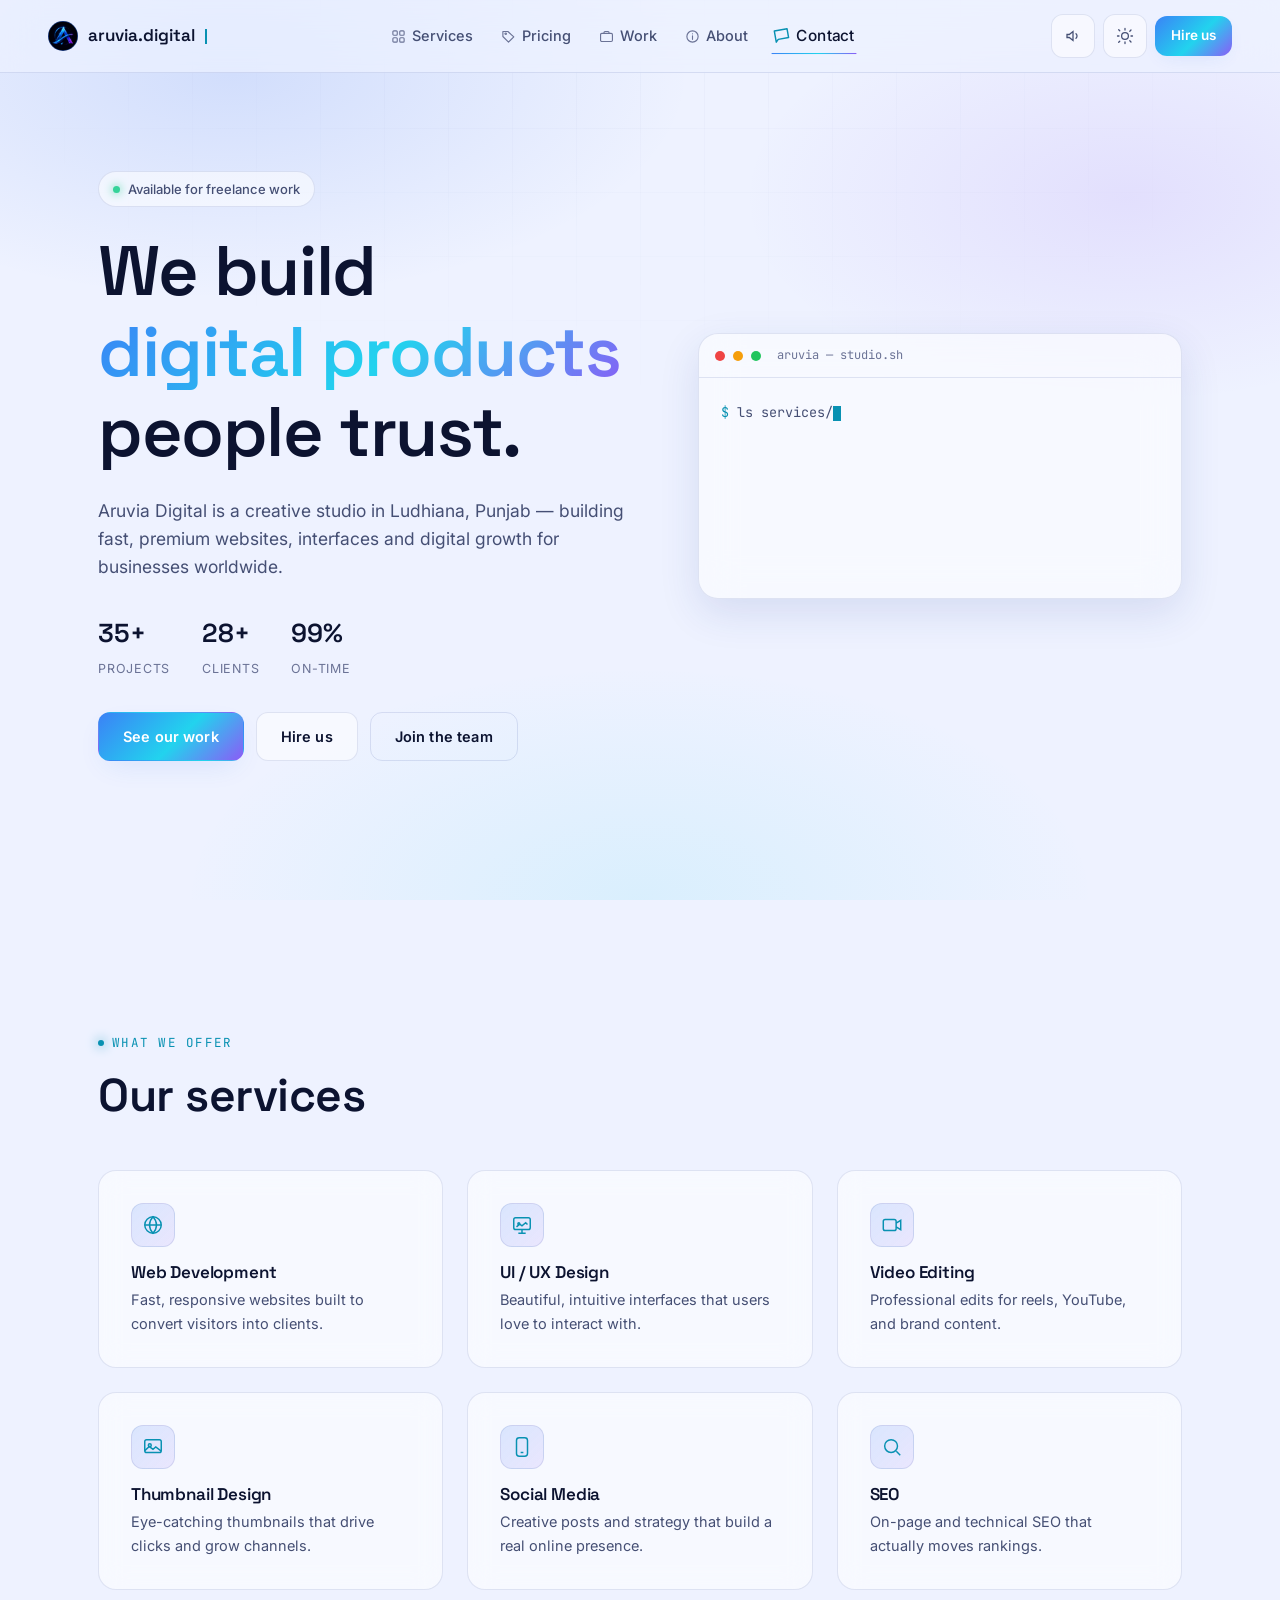
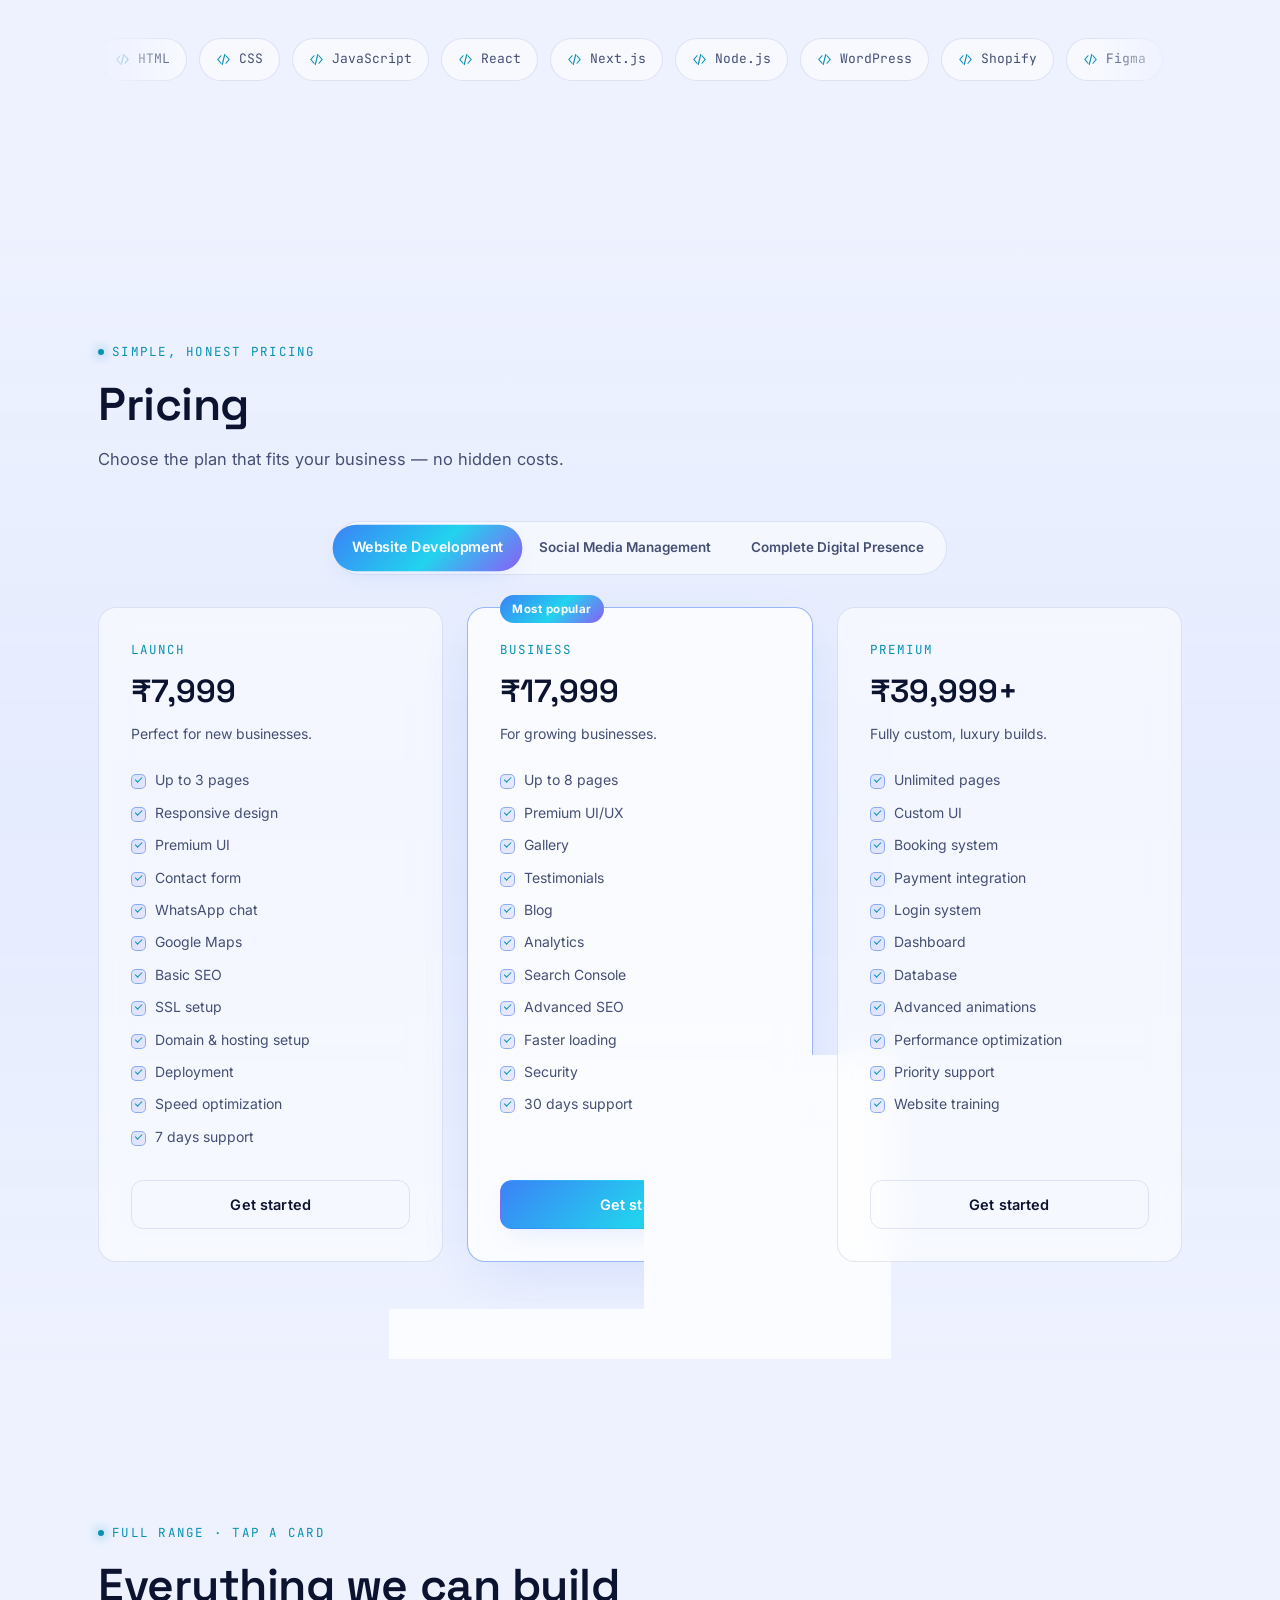
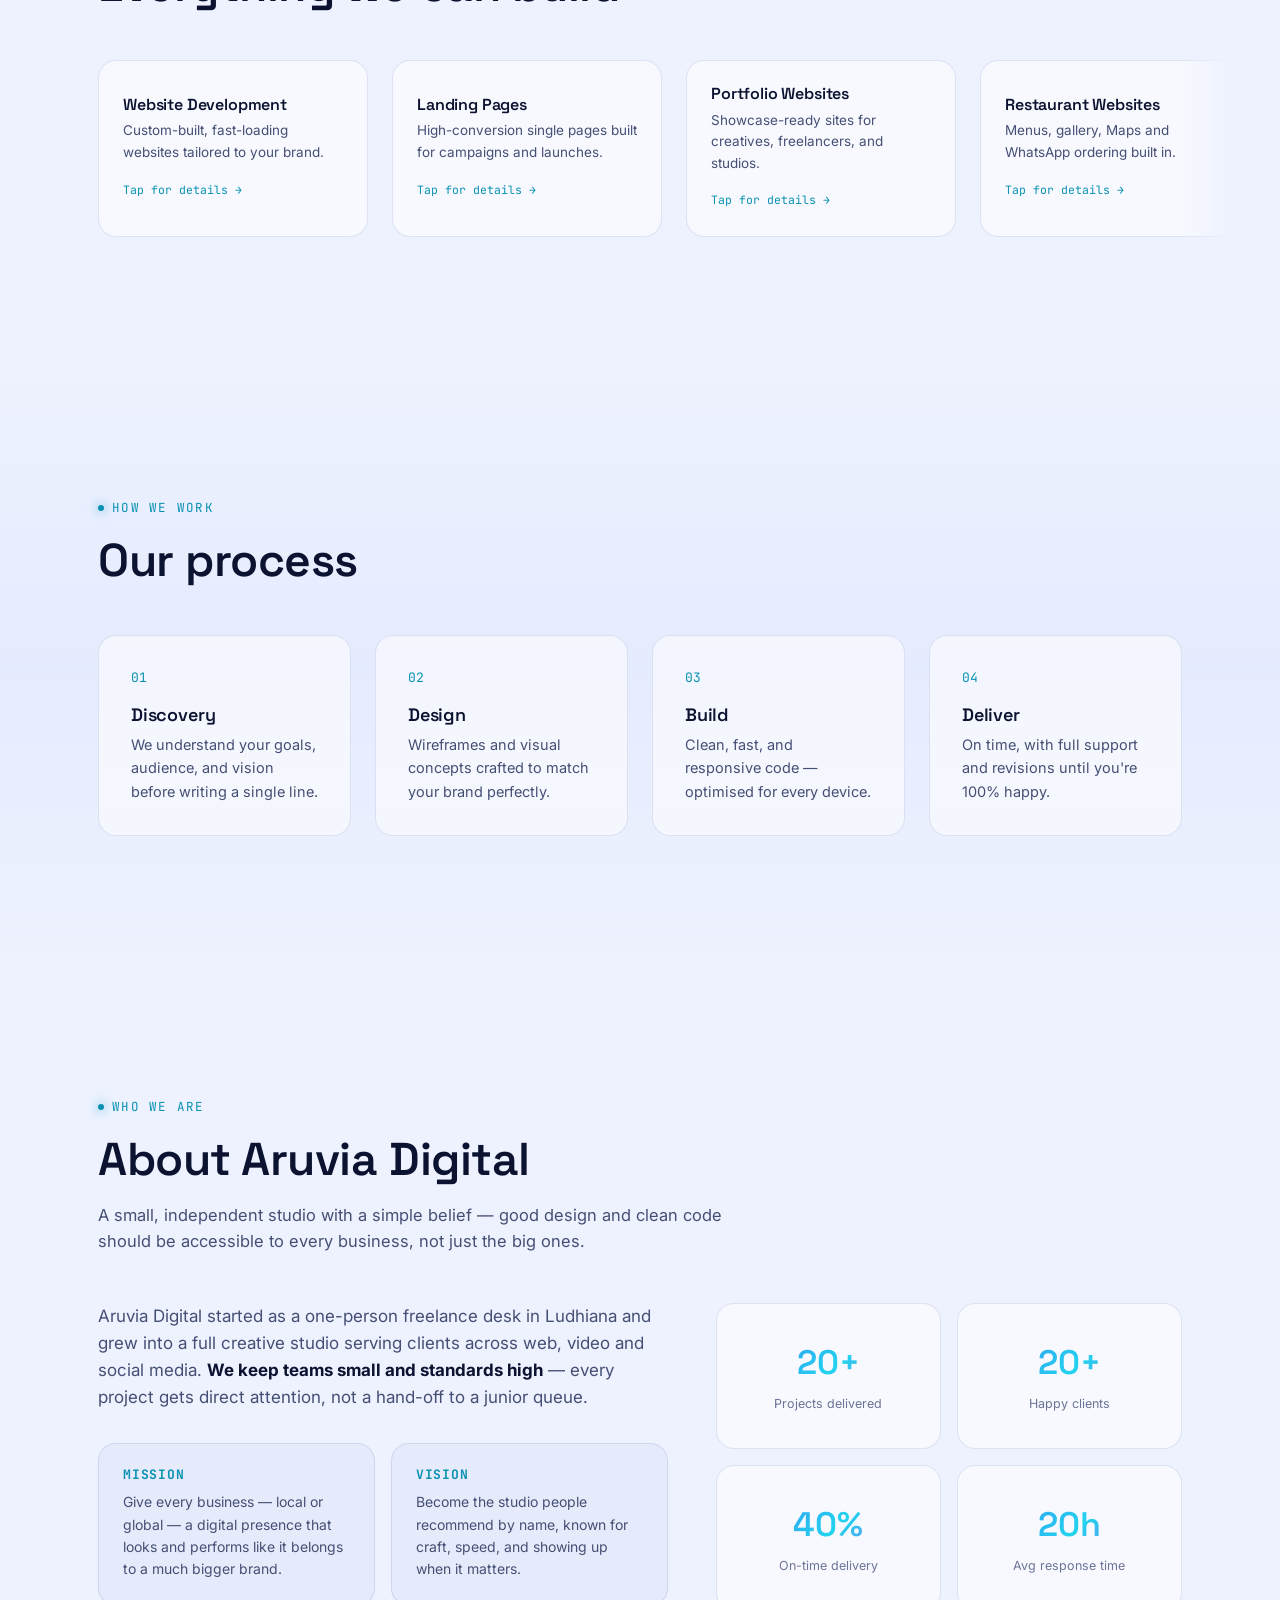
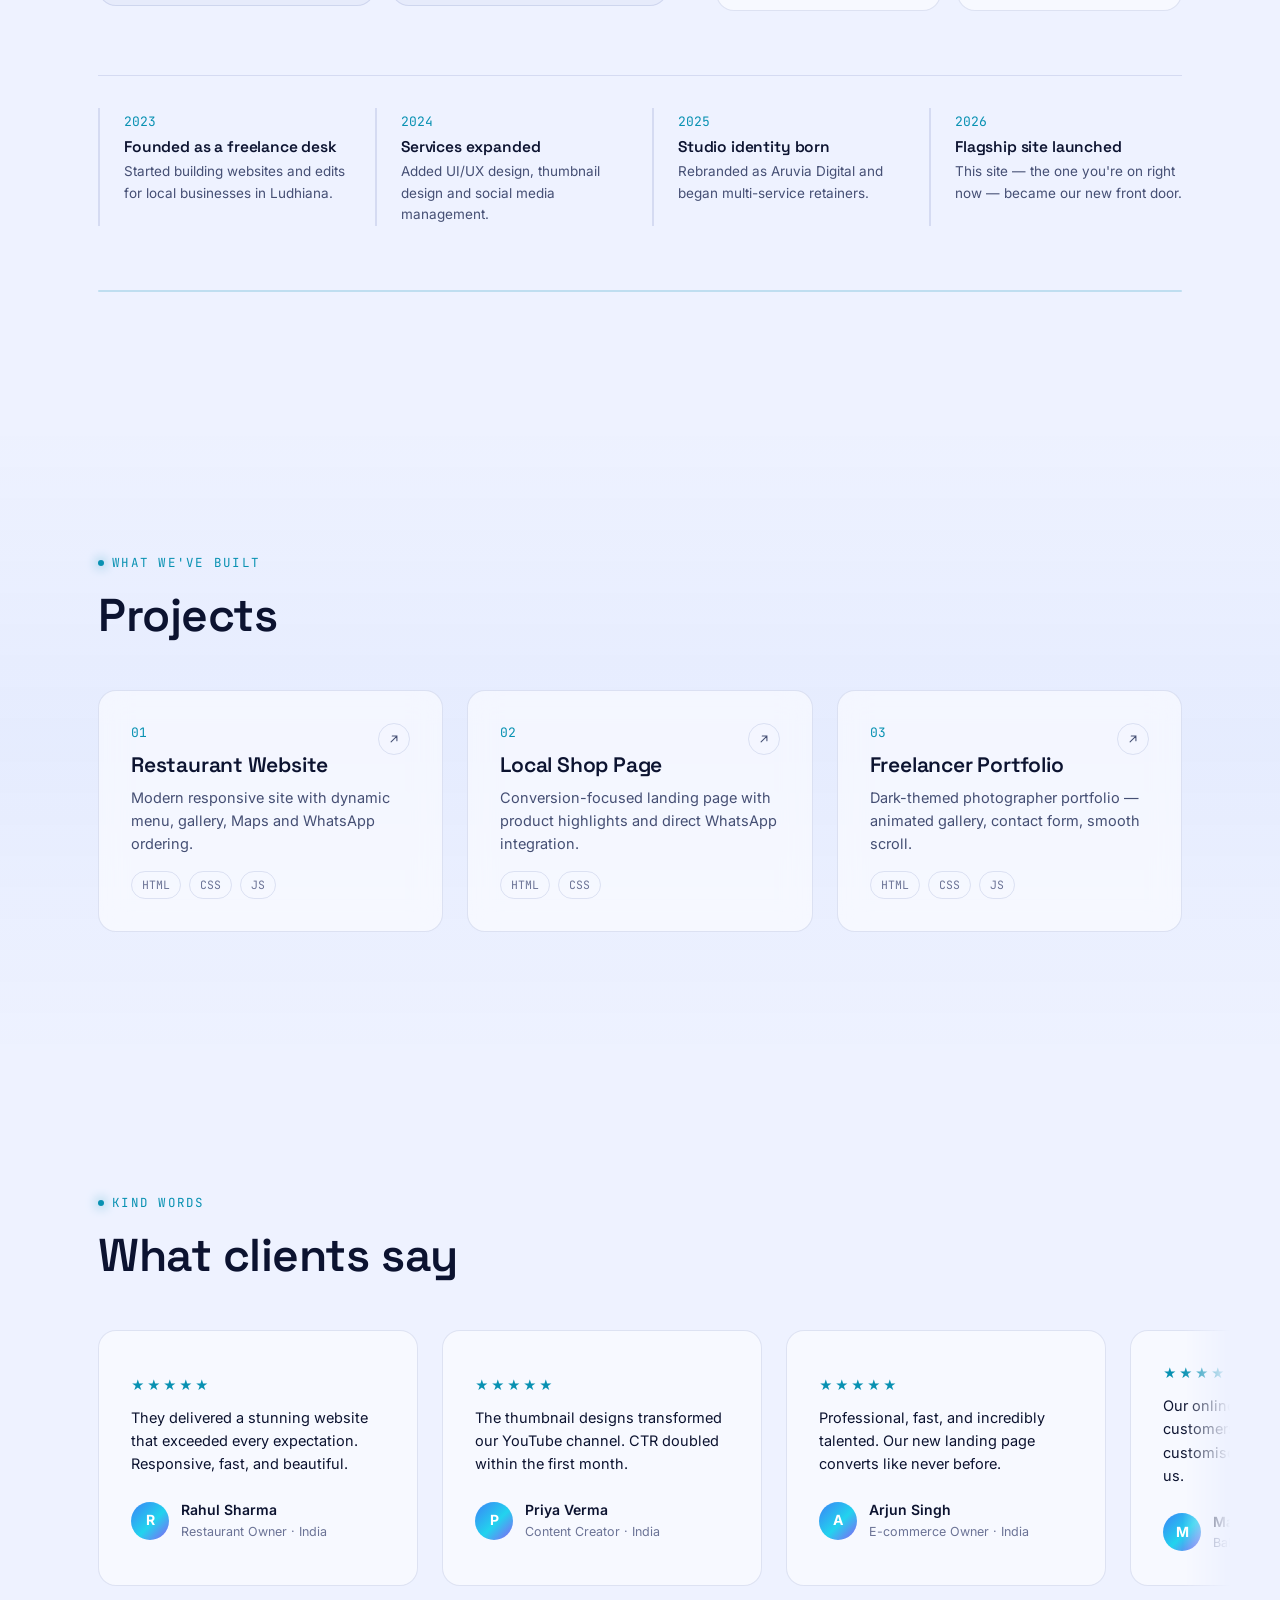
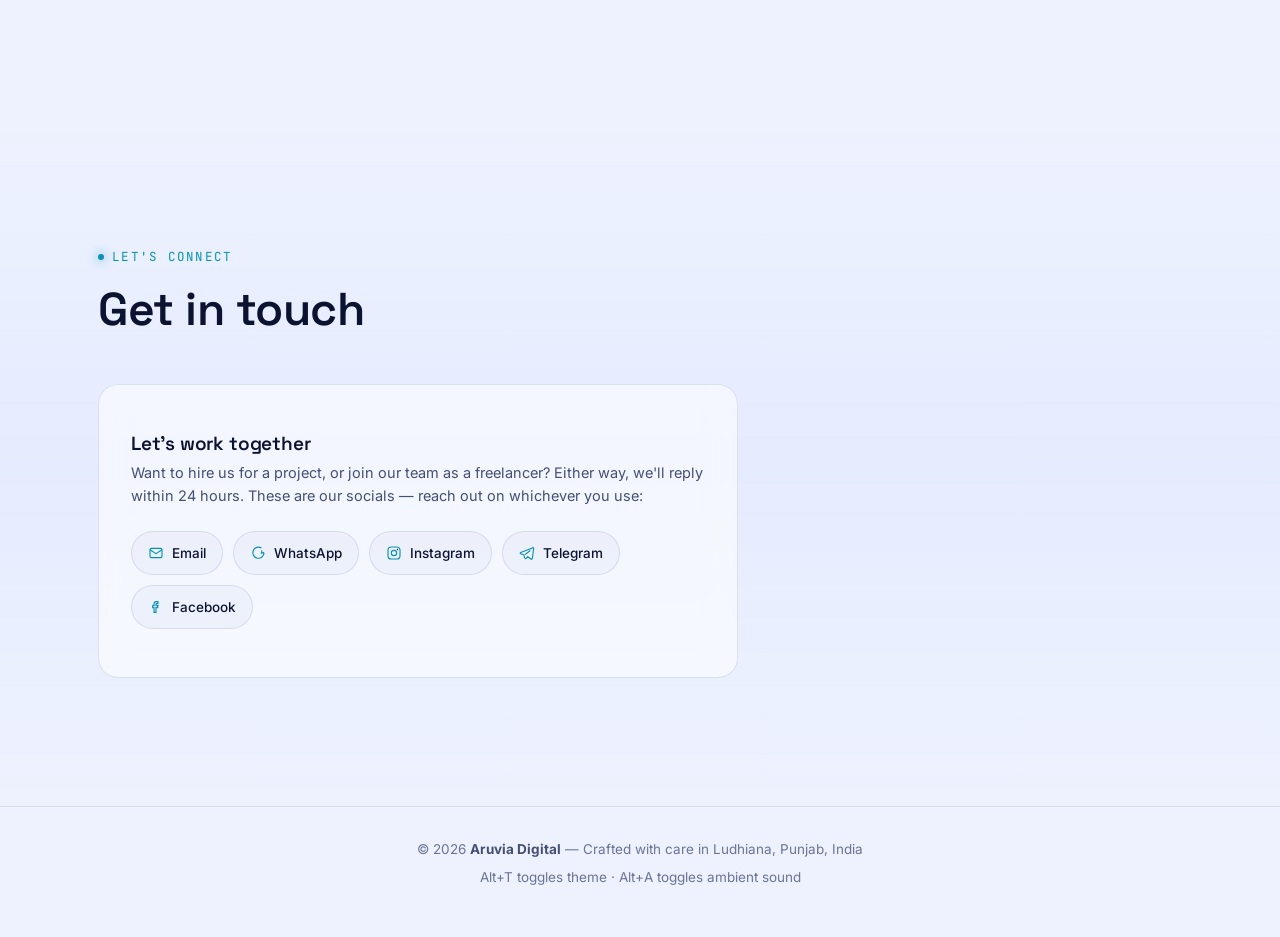
==== commit b8ed85ed: "Added Links" ====
--- a/index.html
+++ b/index.html
@@ -433,7 +433,7 @@
             <a class="link-chip" href="https://t.me/aruviadigital" target="_blank" rel="noopener">
               <svg viewBox="0 0 24 24" fill="none" stroke-width="1.7"><path d="M21 4 2.5 11.3c-1 .4-1 1.5.1 1.8l4.4 1.4 1.7 5.3c.3.9 1.4 1.1 2 .4l2.5-2.6 4.6 3.4c.8.6 2 .2 2.2-.8L22 5.3c.2-1-.8-1.7-1.7-1.3z" /><path d="M8.9 14.5 17 8.2" /></svg>Telegram
             </a>
-            <a class="link-chip" href="https://facebook.com/aruviadigital" target="_blank" rel="noopener">
+            <a class="link-chip" href="https://www.facebook.com/share/1D3GVfcW1Y/?mibextid=wwXIfr" target="_blank" rel="noopener">
               <svg viewBox="0 0 24 24" fill="none" stroke-width="1.7"><path d="M15 4h-2.5A3.5 3.5 0 0 0 9 7.5V10H7v3h2v7h3v-7h2.5l.5-3H12V7.7c0-.5.4-.7.8-.7H15z" /></svg>Facebook
             </a>
           </div>
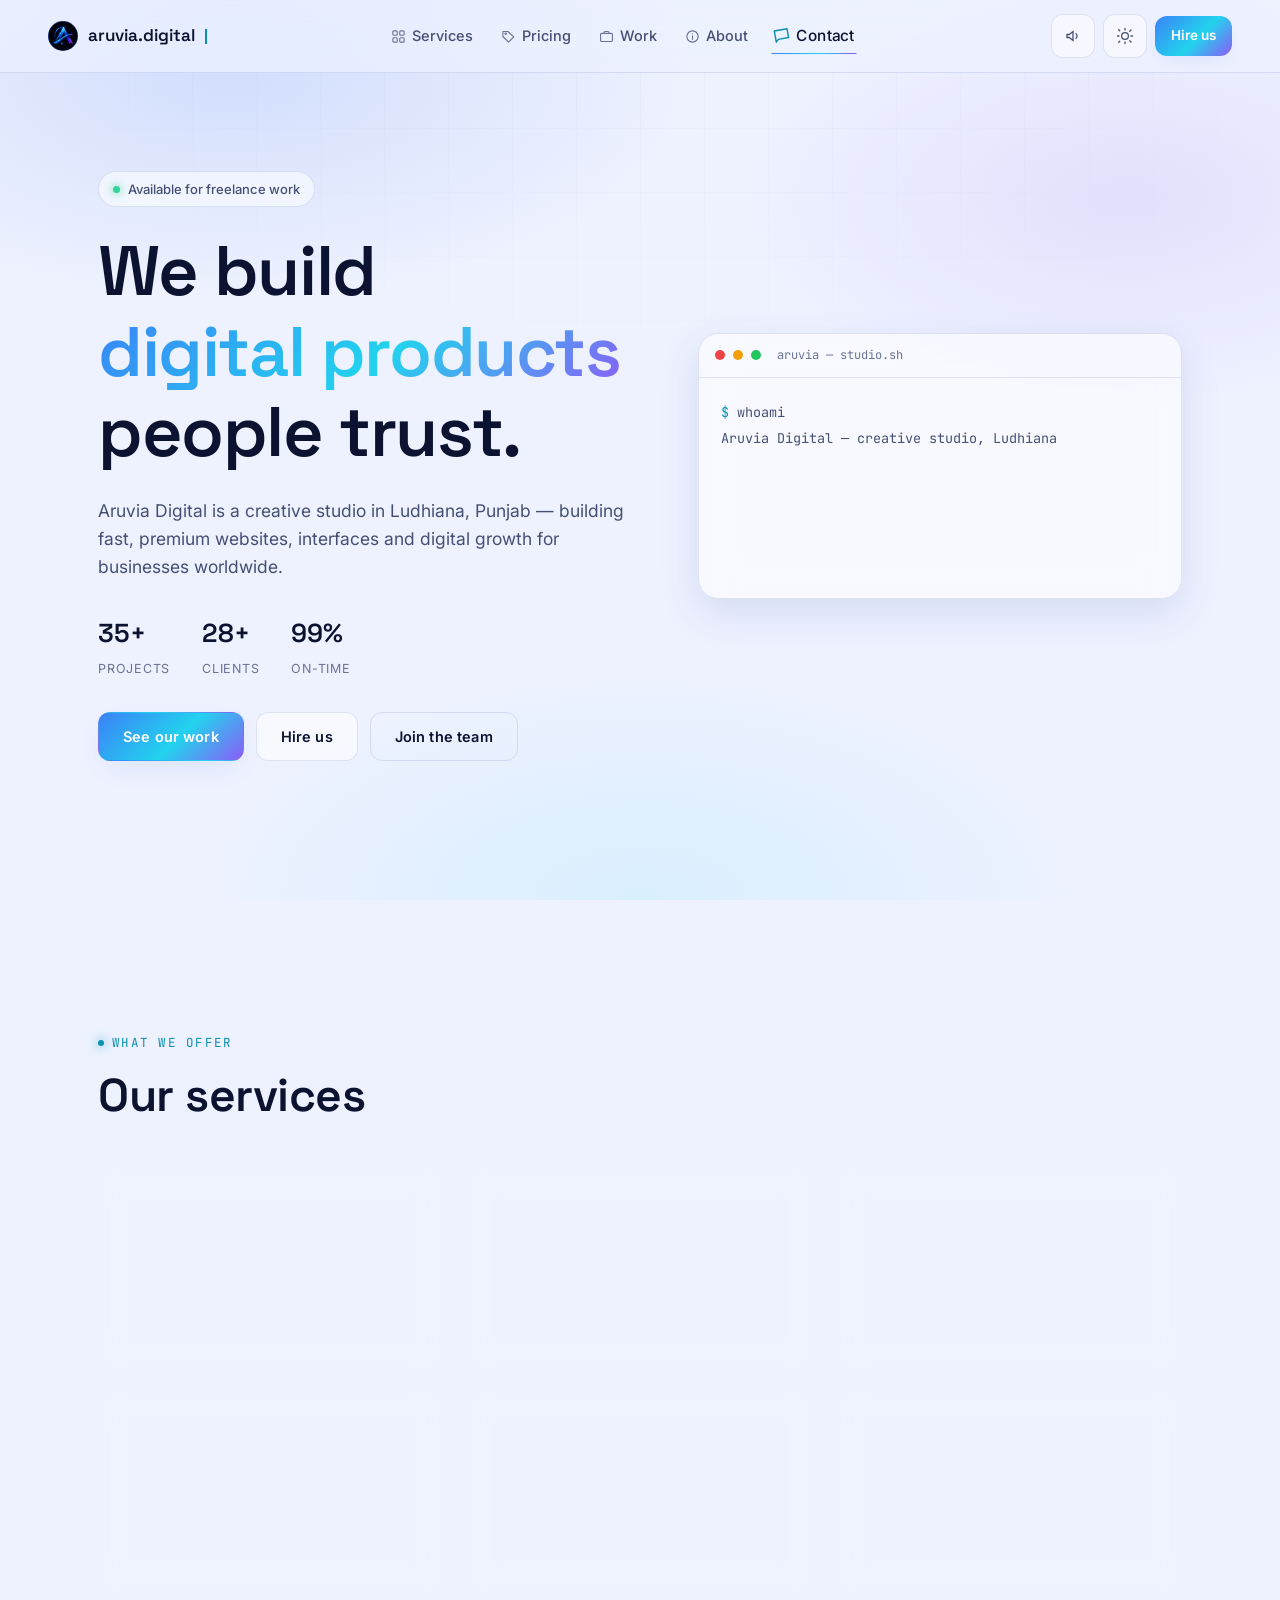
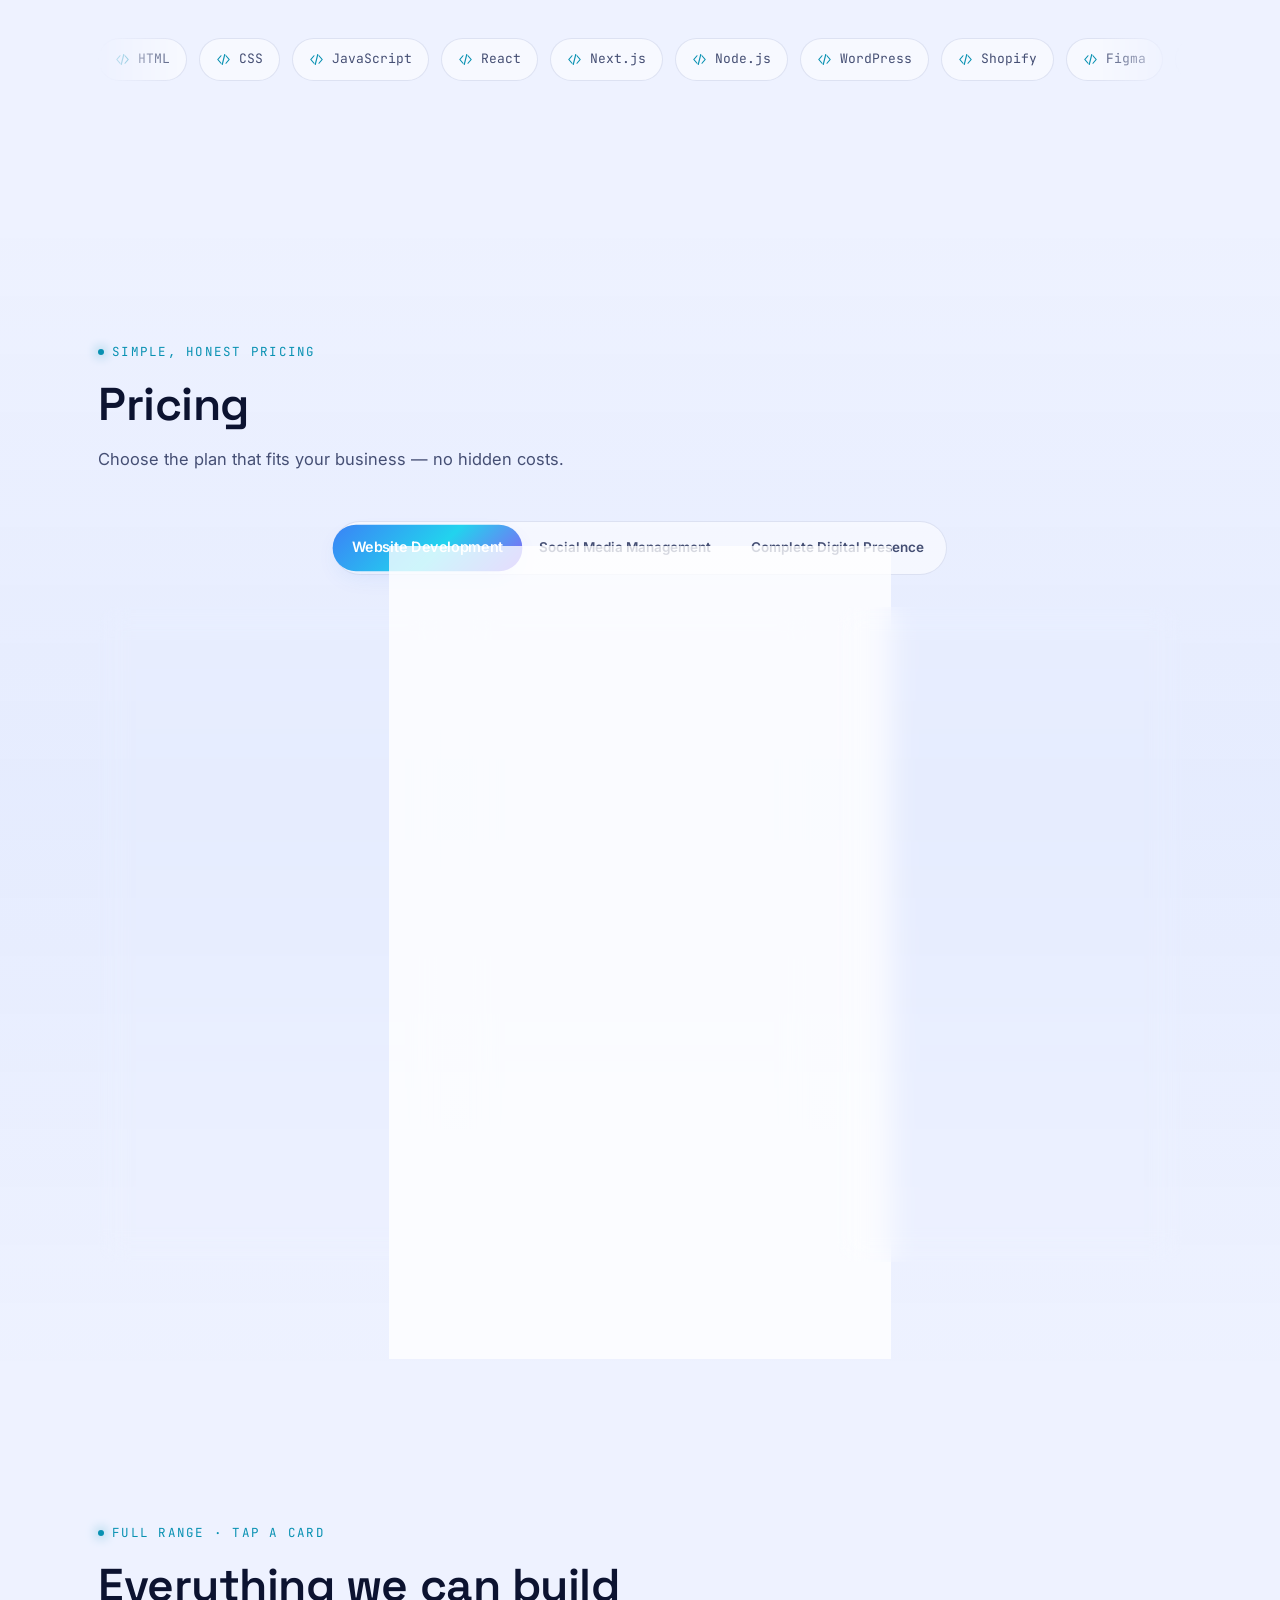
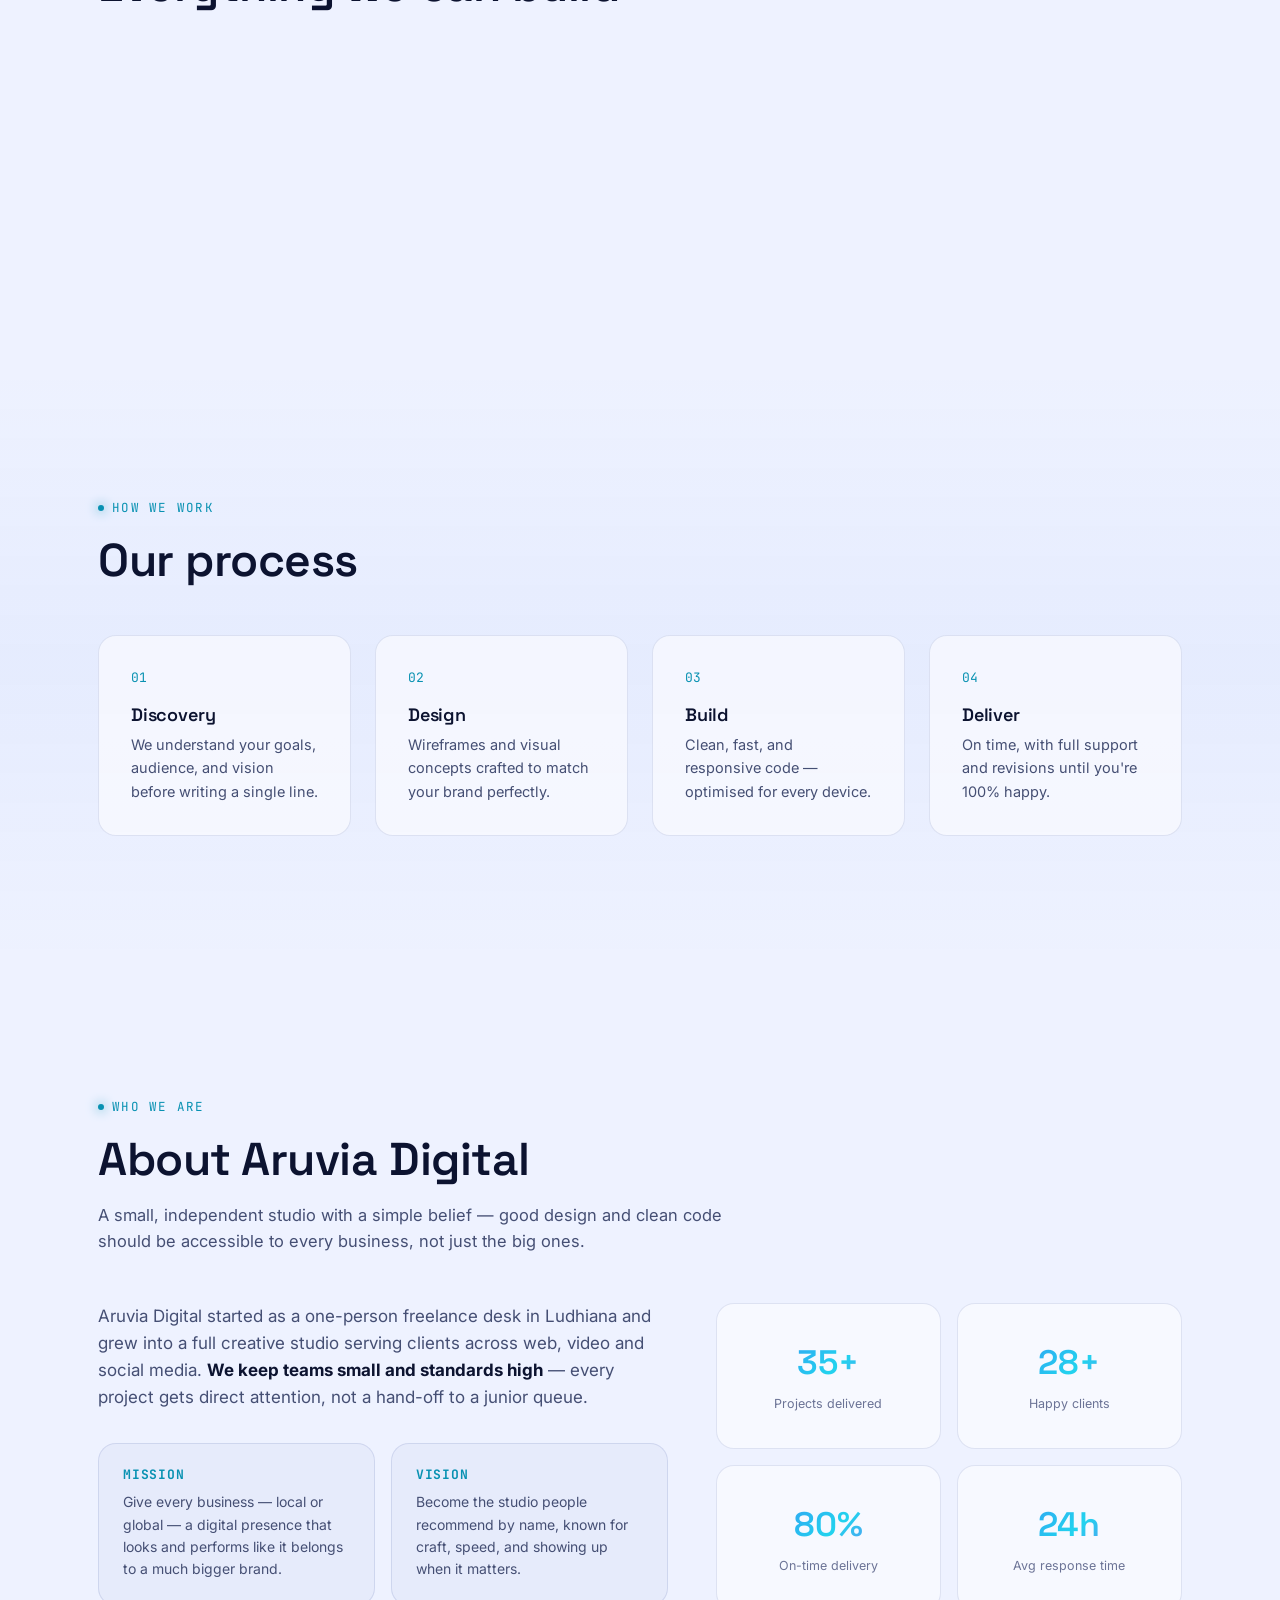
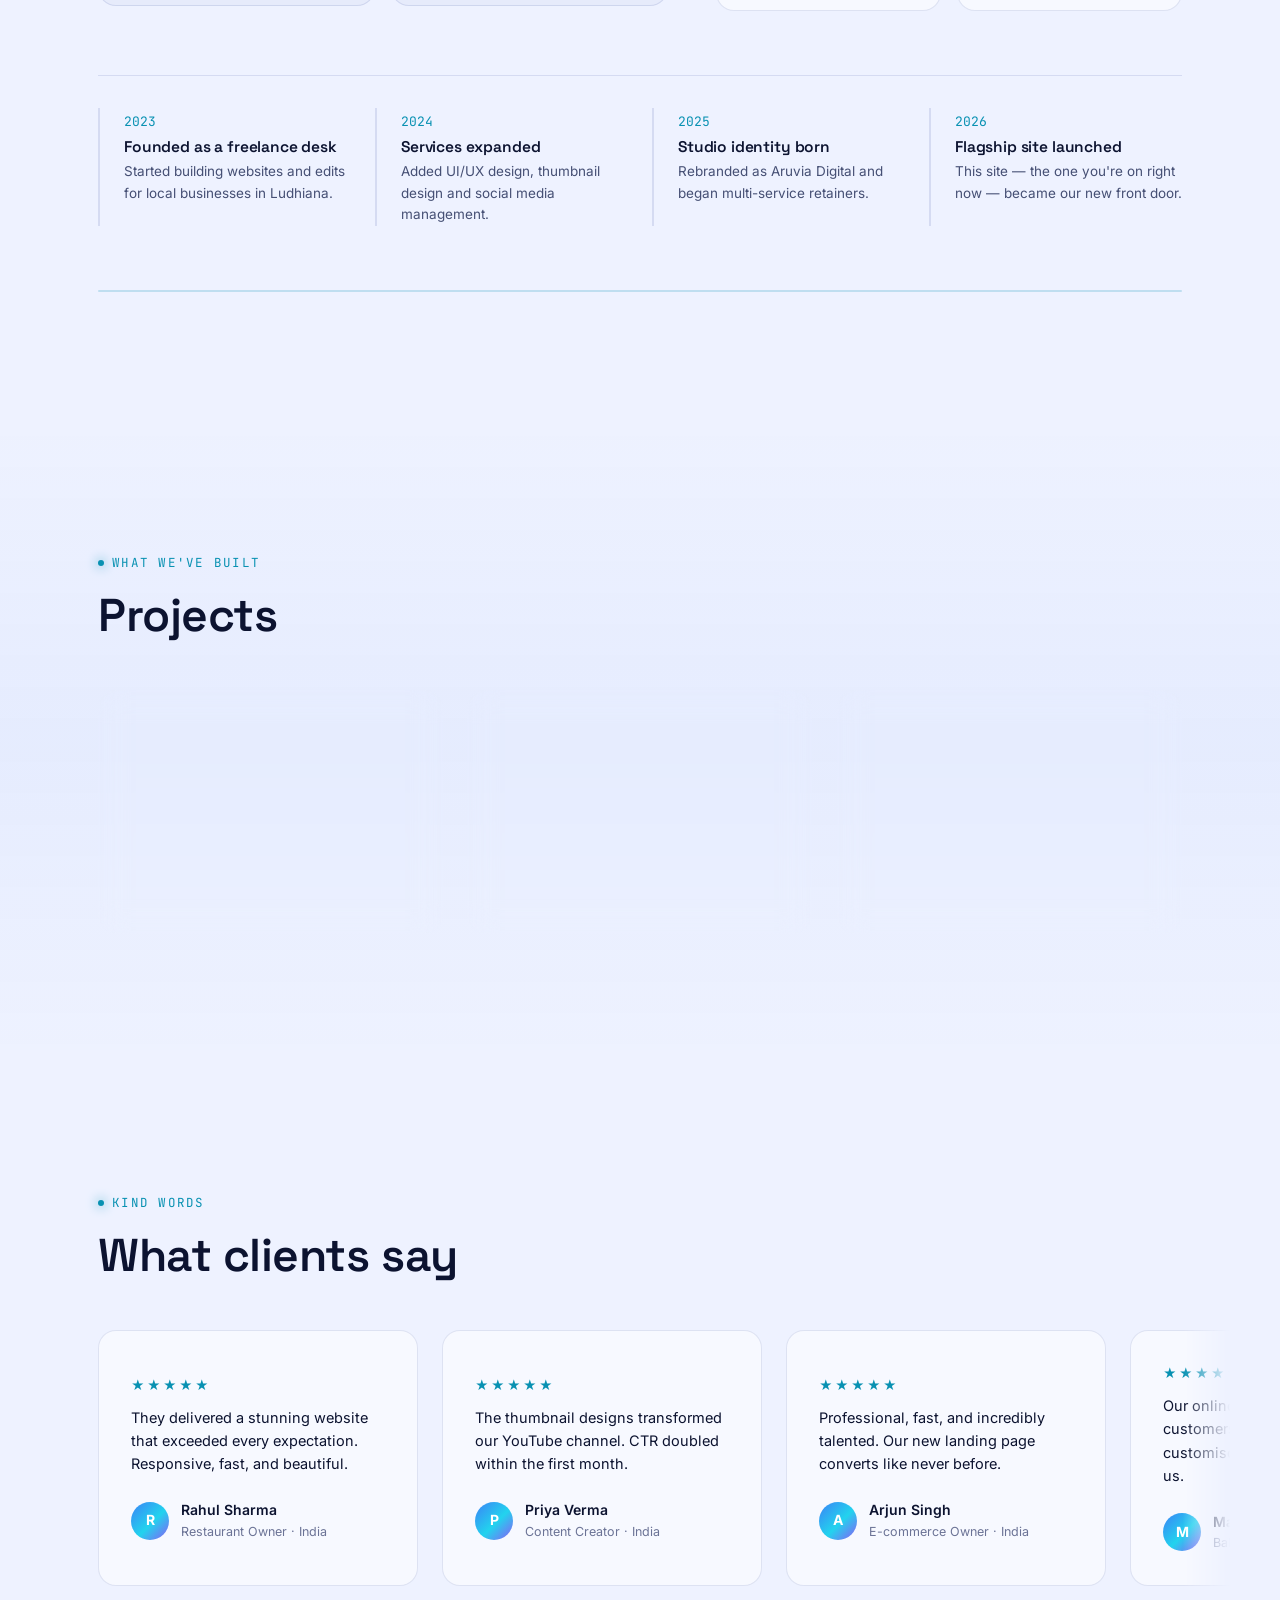
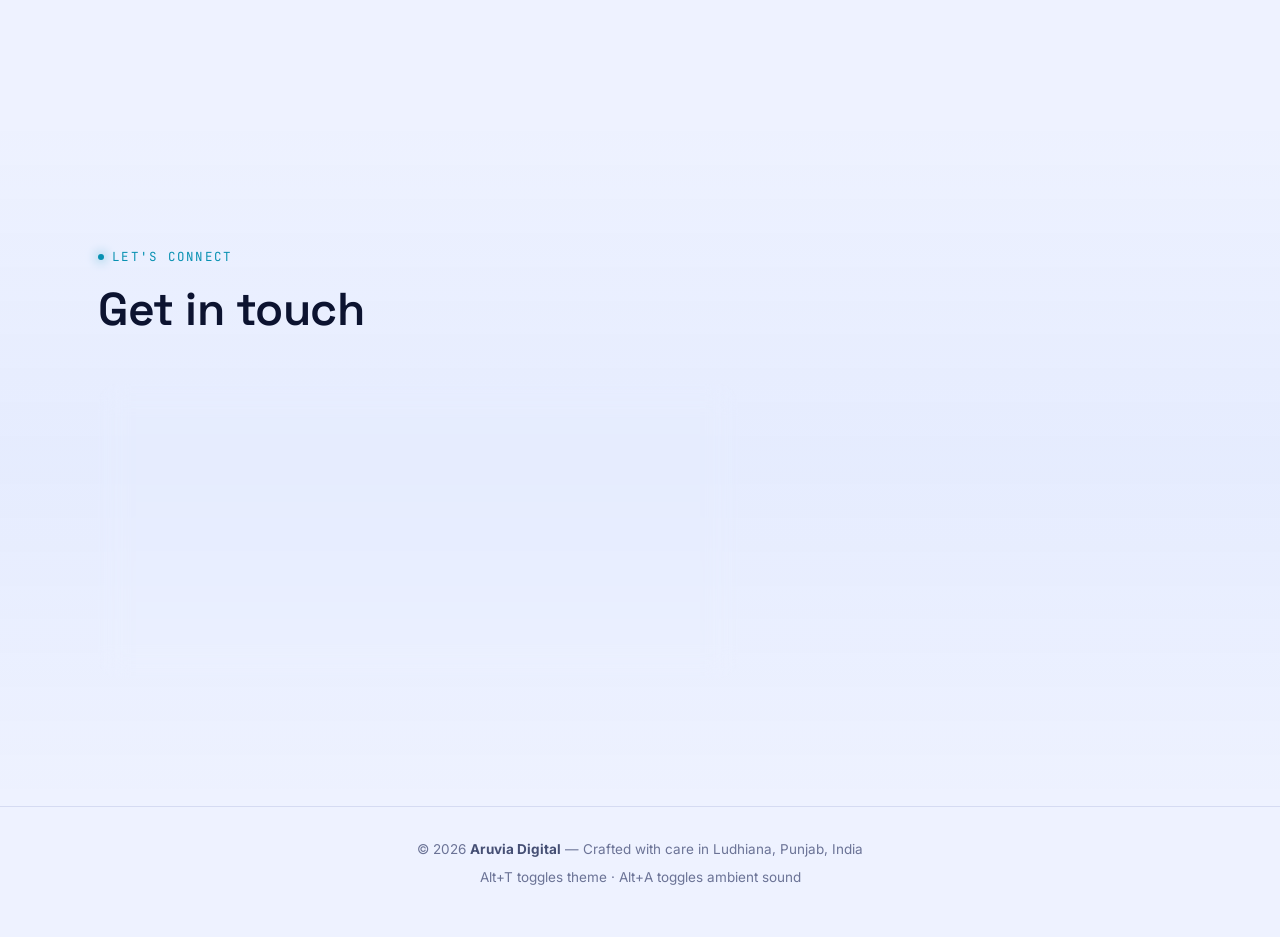
==== commit b85091d7: "updated sound" ====
--- a/index.html
+++ b/index.html
@@ -483,7 +483,7 @@
   <div id="toast" role="status" aria-live="polite"></div>
 
   <audio id="ambientAudio" loop preload="none">
-    <source src="https://cdn.pixabay.com/download/audio/2022/03/10/audio_c8c8a73467.mp3" type="audio/mpeg" />
+    <source src="ambient-astronomy.mp3" type="audio/mpeg" />
   </audio>
 
   <script src="script.js"></script>
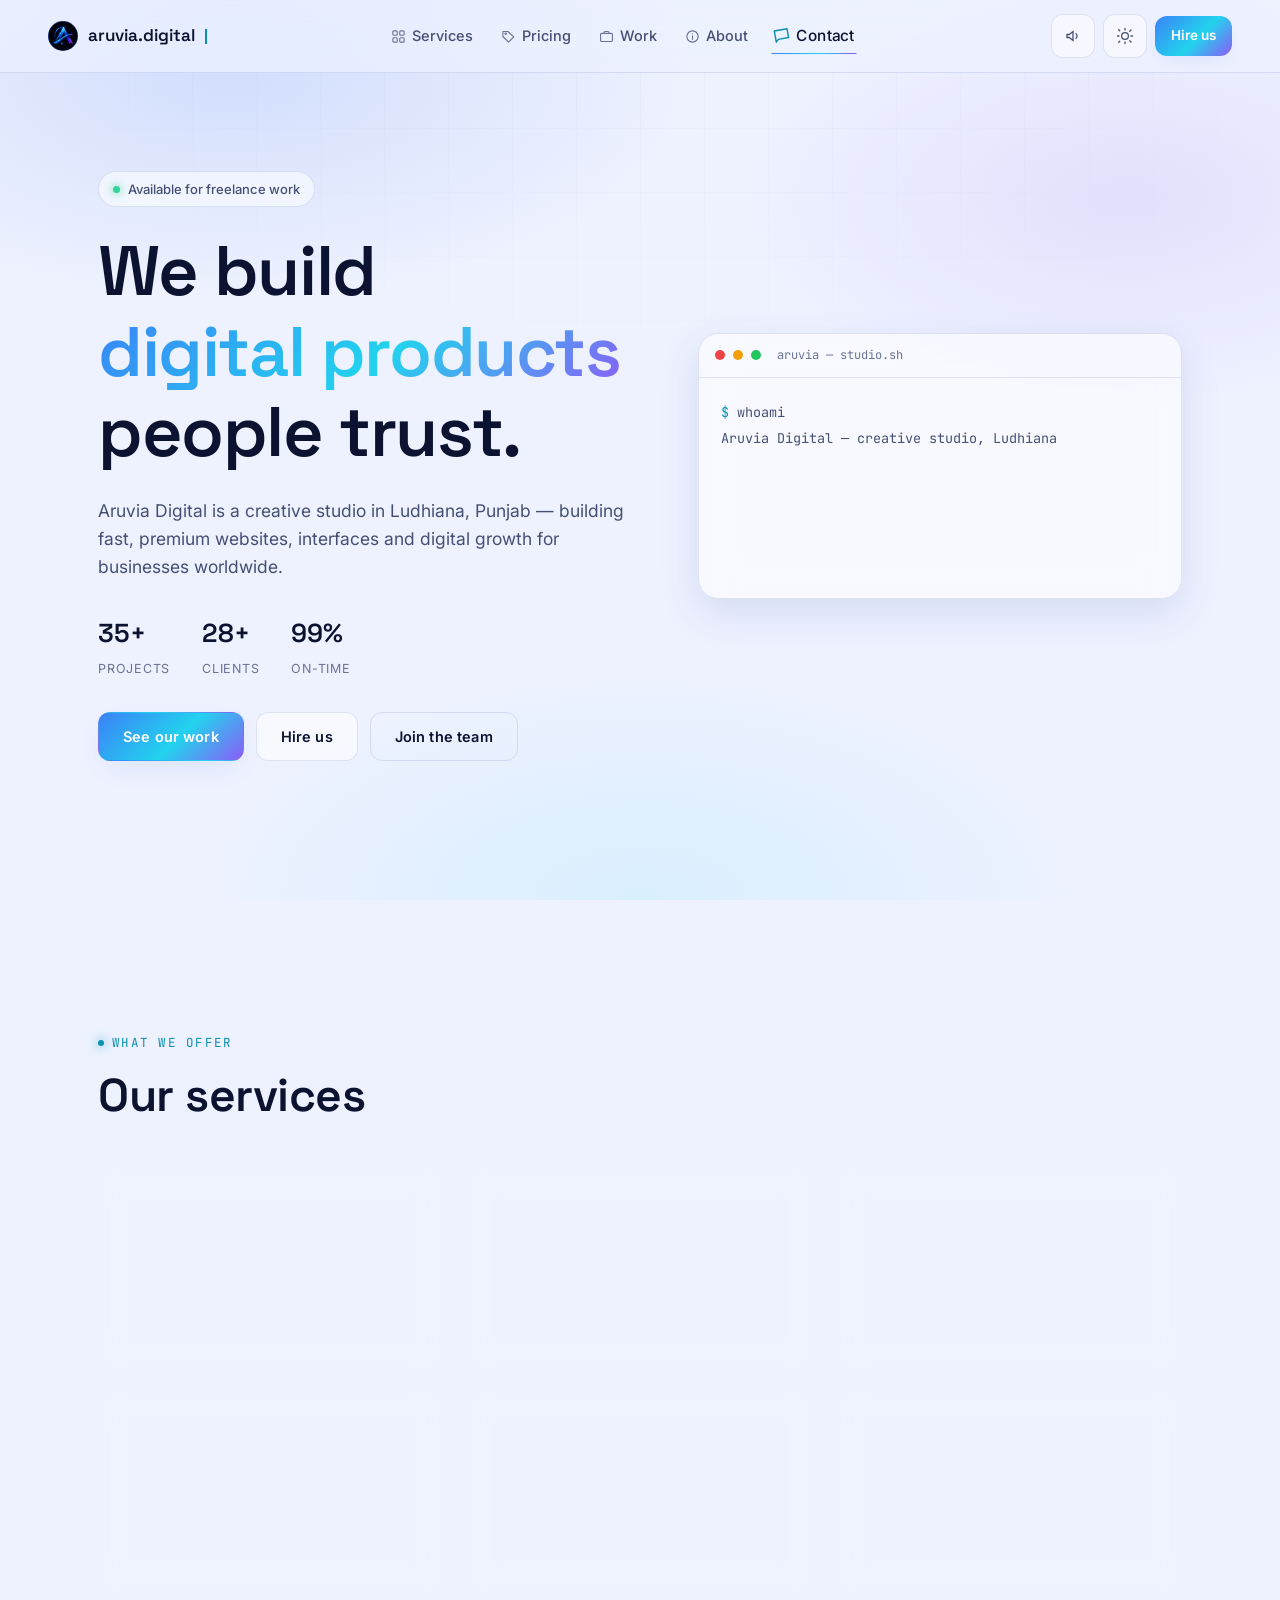
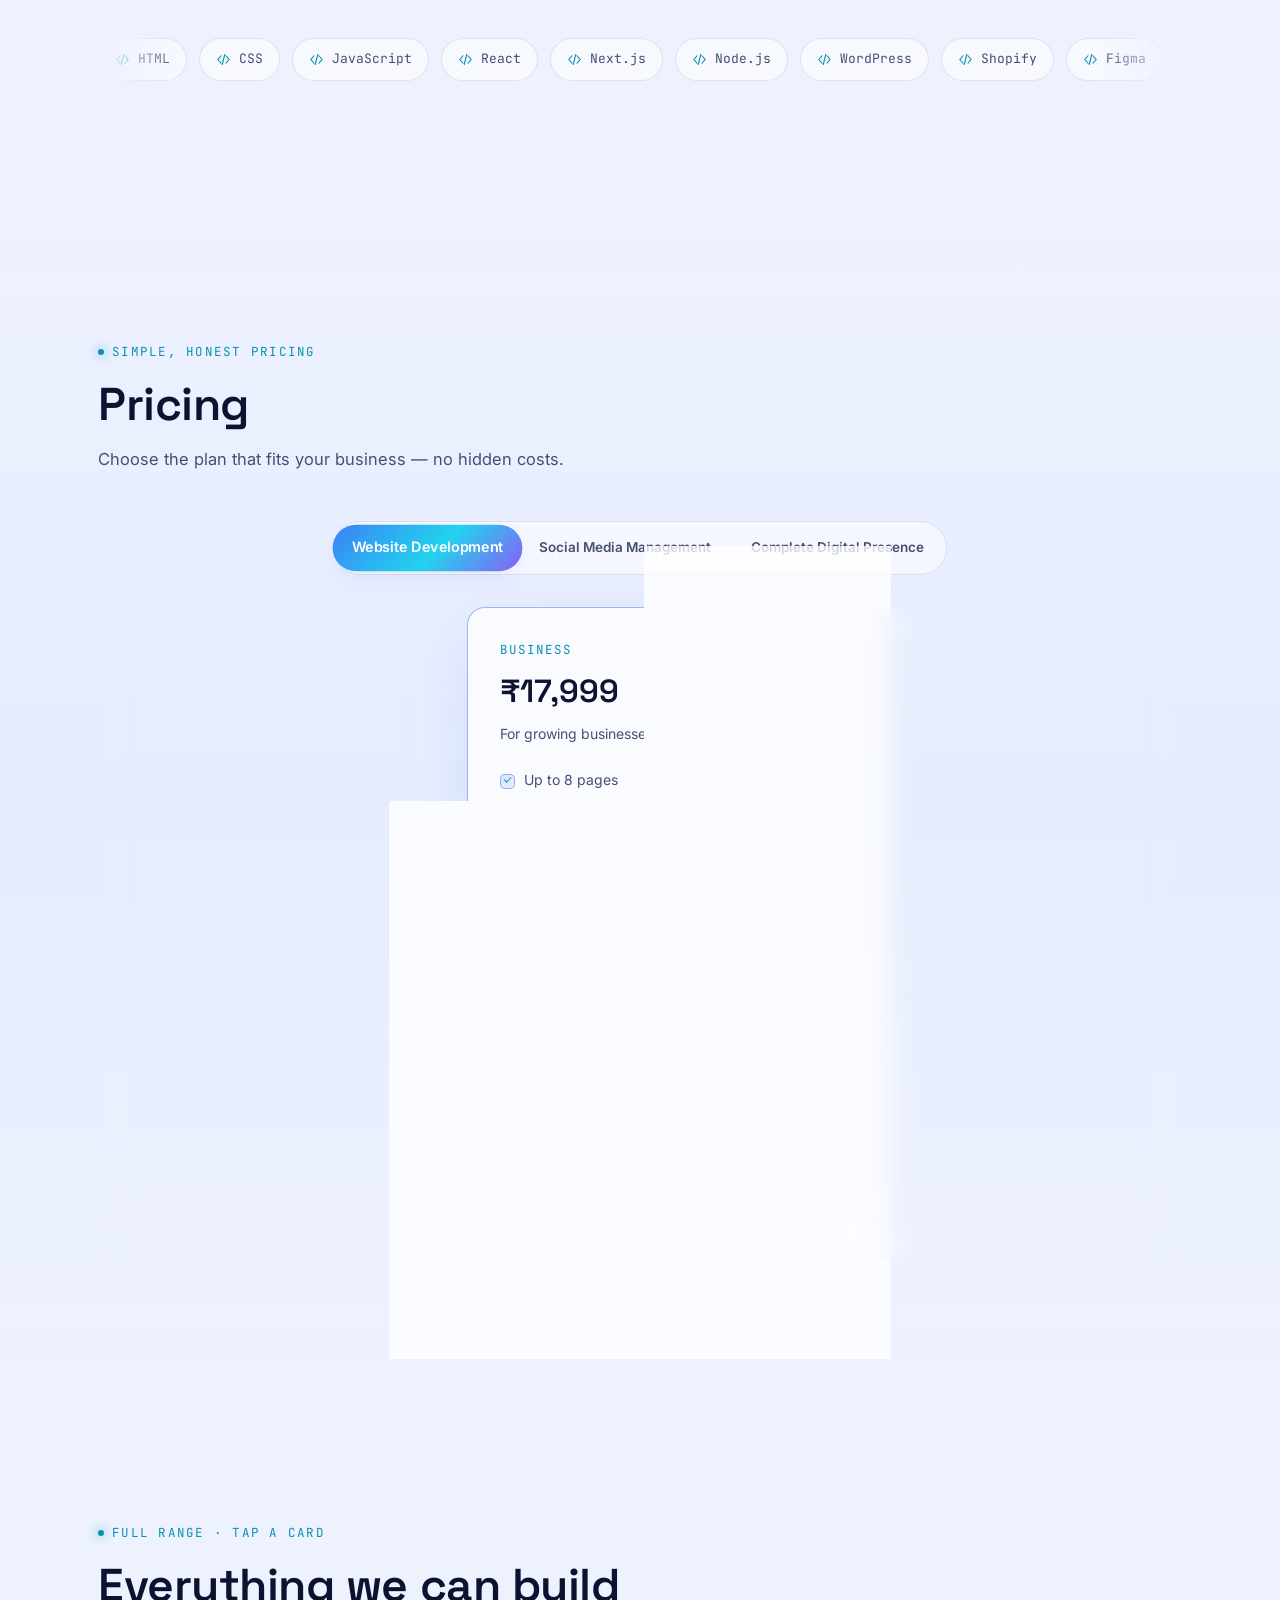
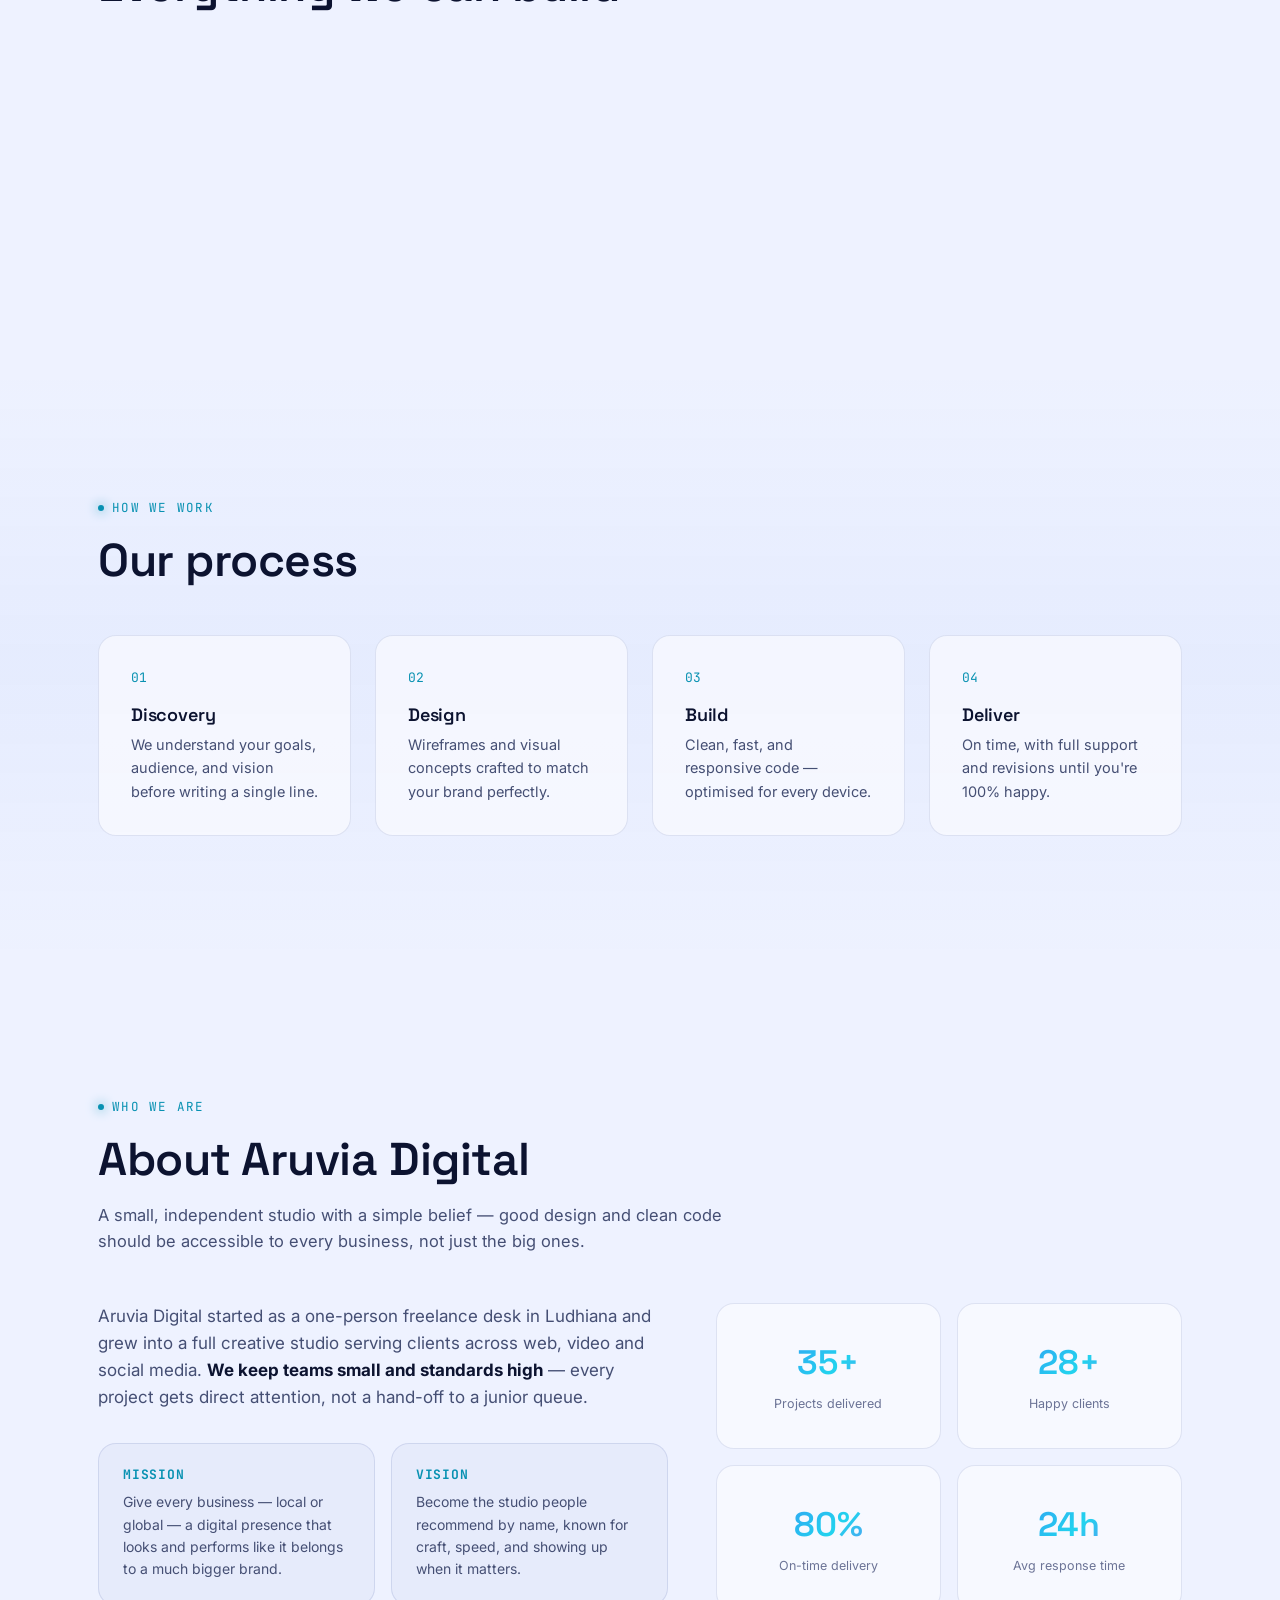
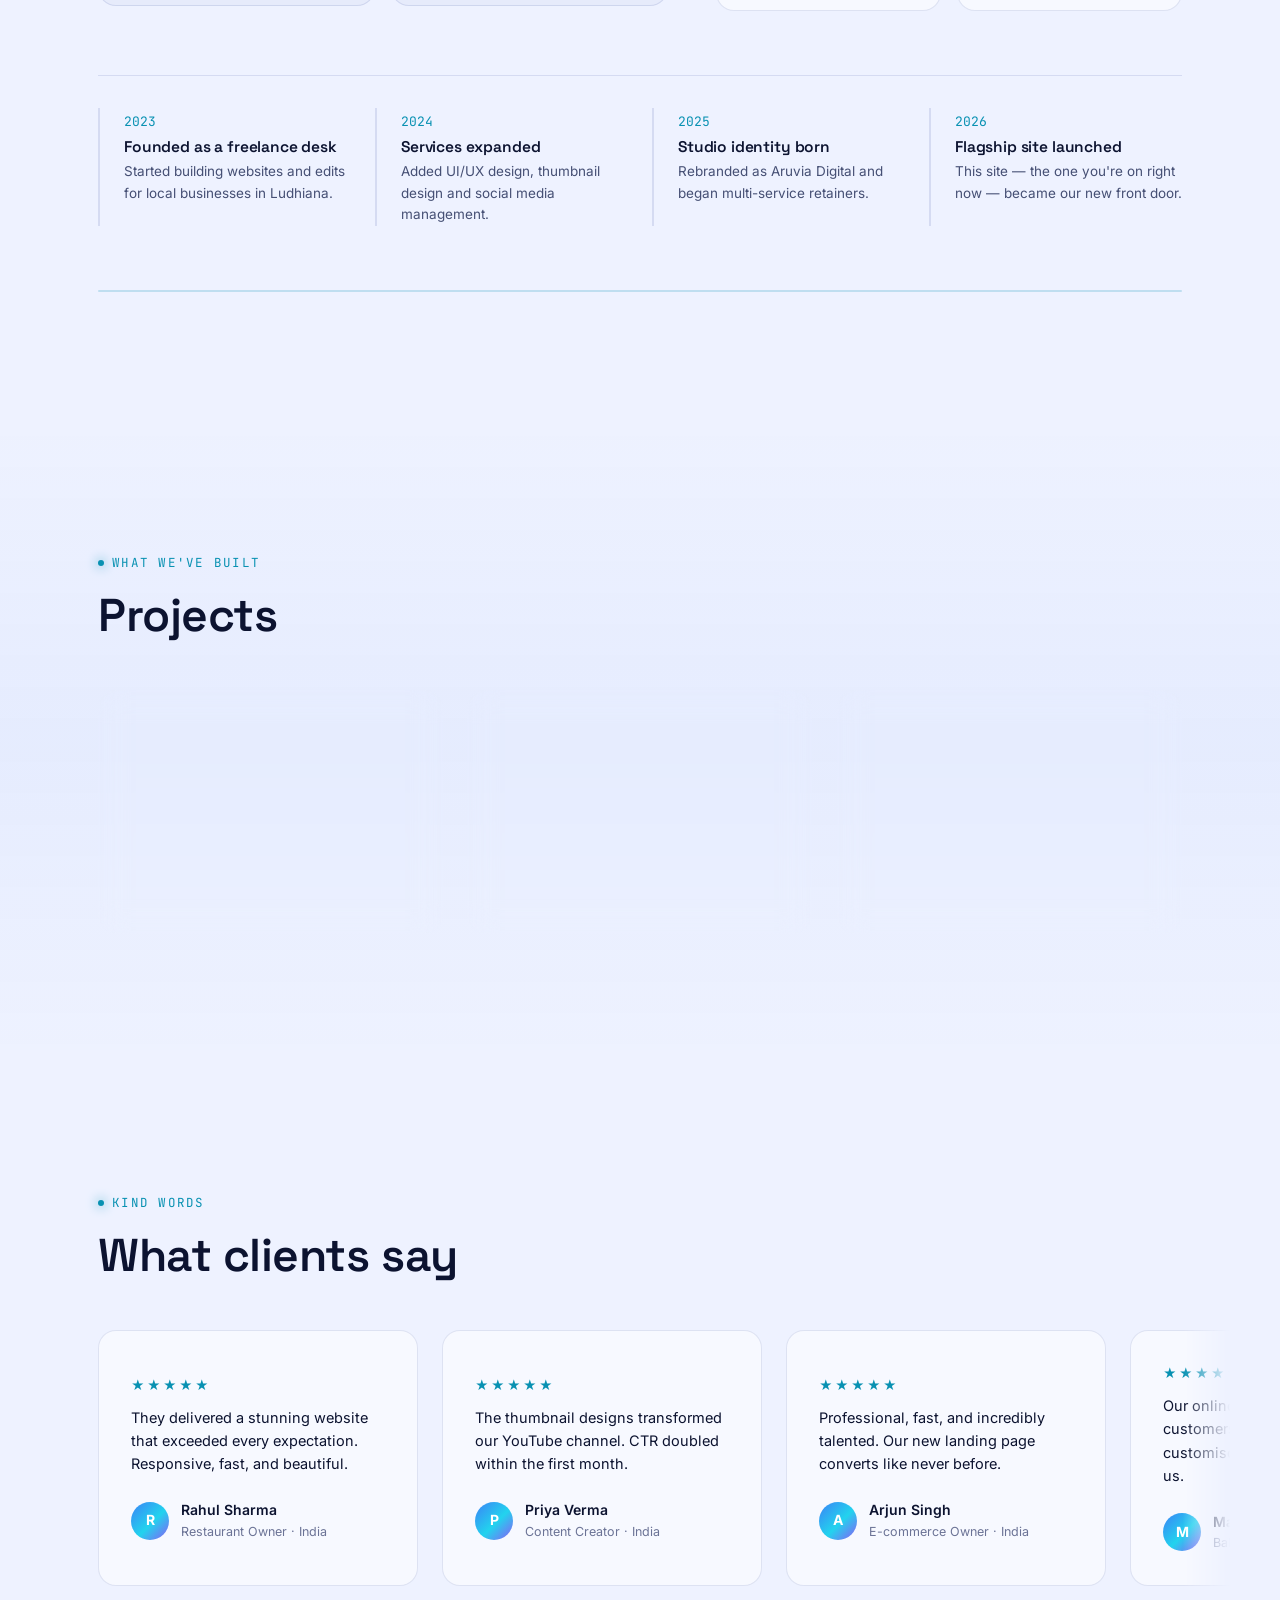
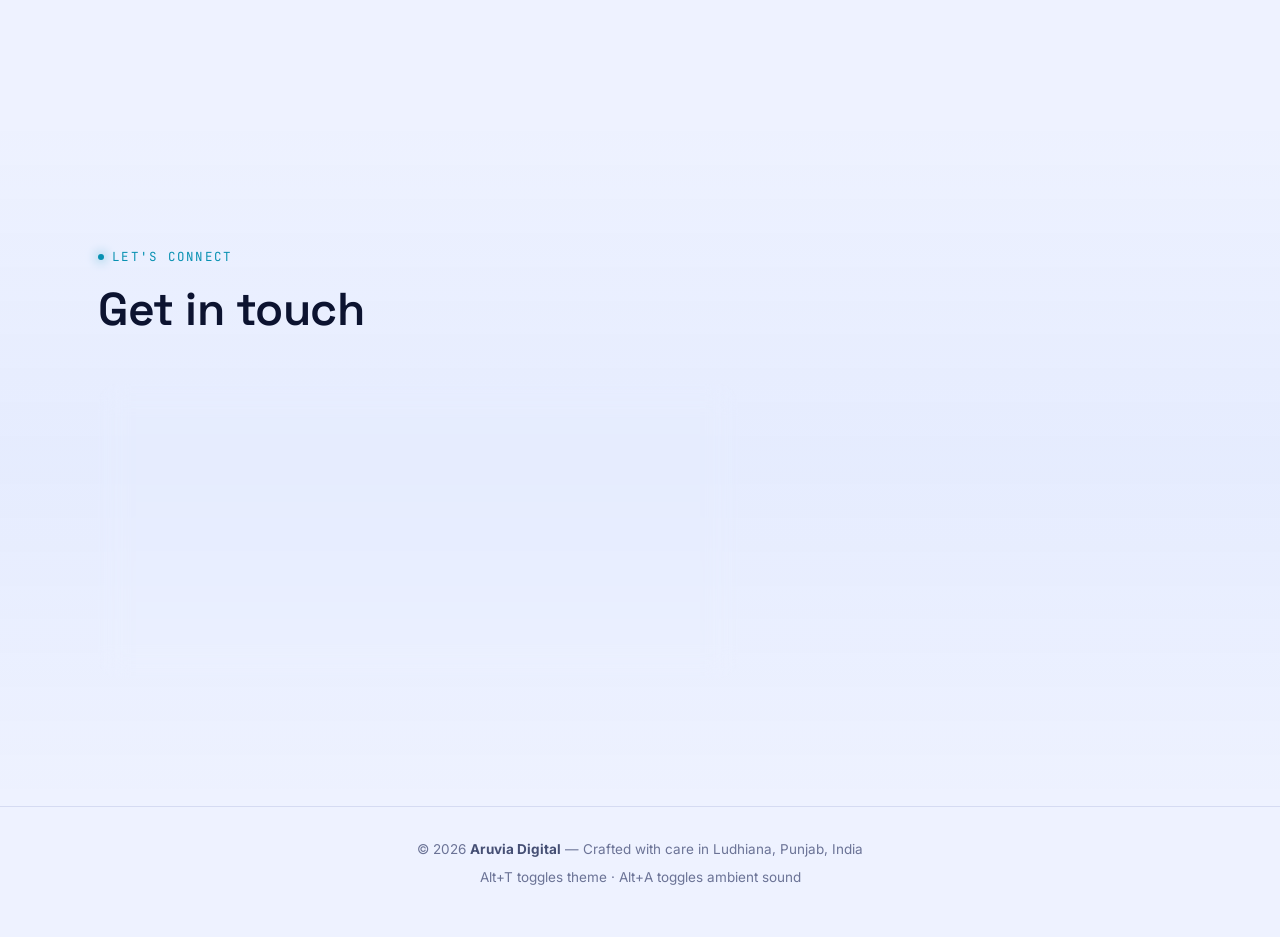
==== commit bea5e942: "SEO updated" ====
--- a/index.html
+++ b/index.html
@@ -10,22 +10,22 @@
   <meta name="robots" content="index, follow, max-image-preview:large" />
   <meta name="theme-color" content="#06081a" media="(prefers-color-scheme: dark)" />
   <meta name="theme-color" content="#eef2ff" media="(prefers-color-scheme: light)" />
-  <link rel="canonical" href="https://aruvia.digital/" />
+  <link rel="canonical" href="https://aruvia-digital.aruviadigital.workers.dev" />
 
   <!-- Open Graph -->
   <meta property="og:type" content="website" />
   <meta property="og:site_name" content="Aruvia Digital" />
   <meta property="og:title" content="Aruvia Digital — Premium Web Design & Digital Studio" />
   <meta property="og:description" content="Premium websites, UI/UX, video editing and social media management — built by a small studio in Ludhiana serving clients worldwide." />
-  <meta property="og:url" content="https://aruvia.digital/" />
-  <meta property="og:image" content="https://aruvia.digital/og-image.jpg" />
+  <meta property="og:url" content="https://aruvia-digital.aruviadigital.workers.dev" />
+  <meta property="og:image" content="og-image.png" />
   <meta property="og:locale" content="en_US" />
 
   <!-- Twitter -->
   <meta name="twitter:card" content="summary_large_image" />
   <meta name="twitter:title" content="Aruvia Digital — Premium Web Design & Digital Studio" />
   <meta name="twitter:description" content="Premium websites, UI/UX, video editing and social media management — built by a small studio in Ludhiana serving clients worldwide." />
-  <meta name="twitter:image" content="https://aruvia.digital/og-image.jpg" />
+  <meta name="twitter:image" content="og-image.jpg" />
 
   <!-- Structured data -->
   <script type="application/ld+json">
@@ -33,14 +33,14 @@
     "@context": "https://schema.org",
     "@type": "Organization",
     "name": "Aruvia Digital",
-    "url": "https://aruvia.digital/",
+    "url": "https://aruvia-digital.aruviadigital.workers.dev",
     "email": "aruviadigital@gmail.com",
     "sameAs": ["https://www.instagram.com/aruvia.digital"],
     "address": { "@type": "PostalAddress", "addressLocality": "Ludhiana", "addressRegion": "Punjab", "addressCountry": "IN" }
   }
   </script>
   <script type="application/ld+json">
-  { "@context": "https://schema.org", "@type": "WebSite", "name": "Aruvia Digital", "url": "https://aruvia.digital/" }
+  { "@context": "https://schema.org", "@type": "WebSite", "name": "Aruvia Digital", "url": "https://aruvia-digital.aruviadigital.workers.dev" }
   </script>
   <script type="application/ld+json">
   {
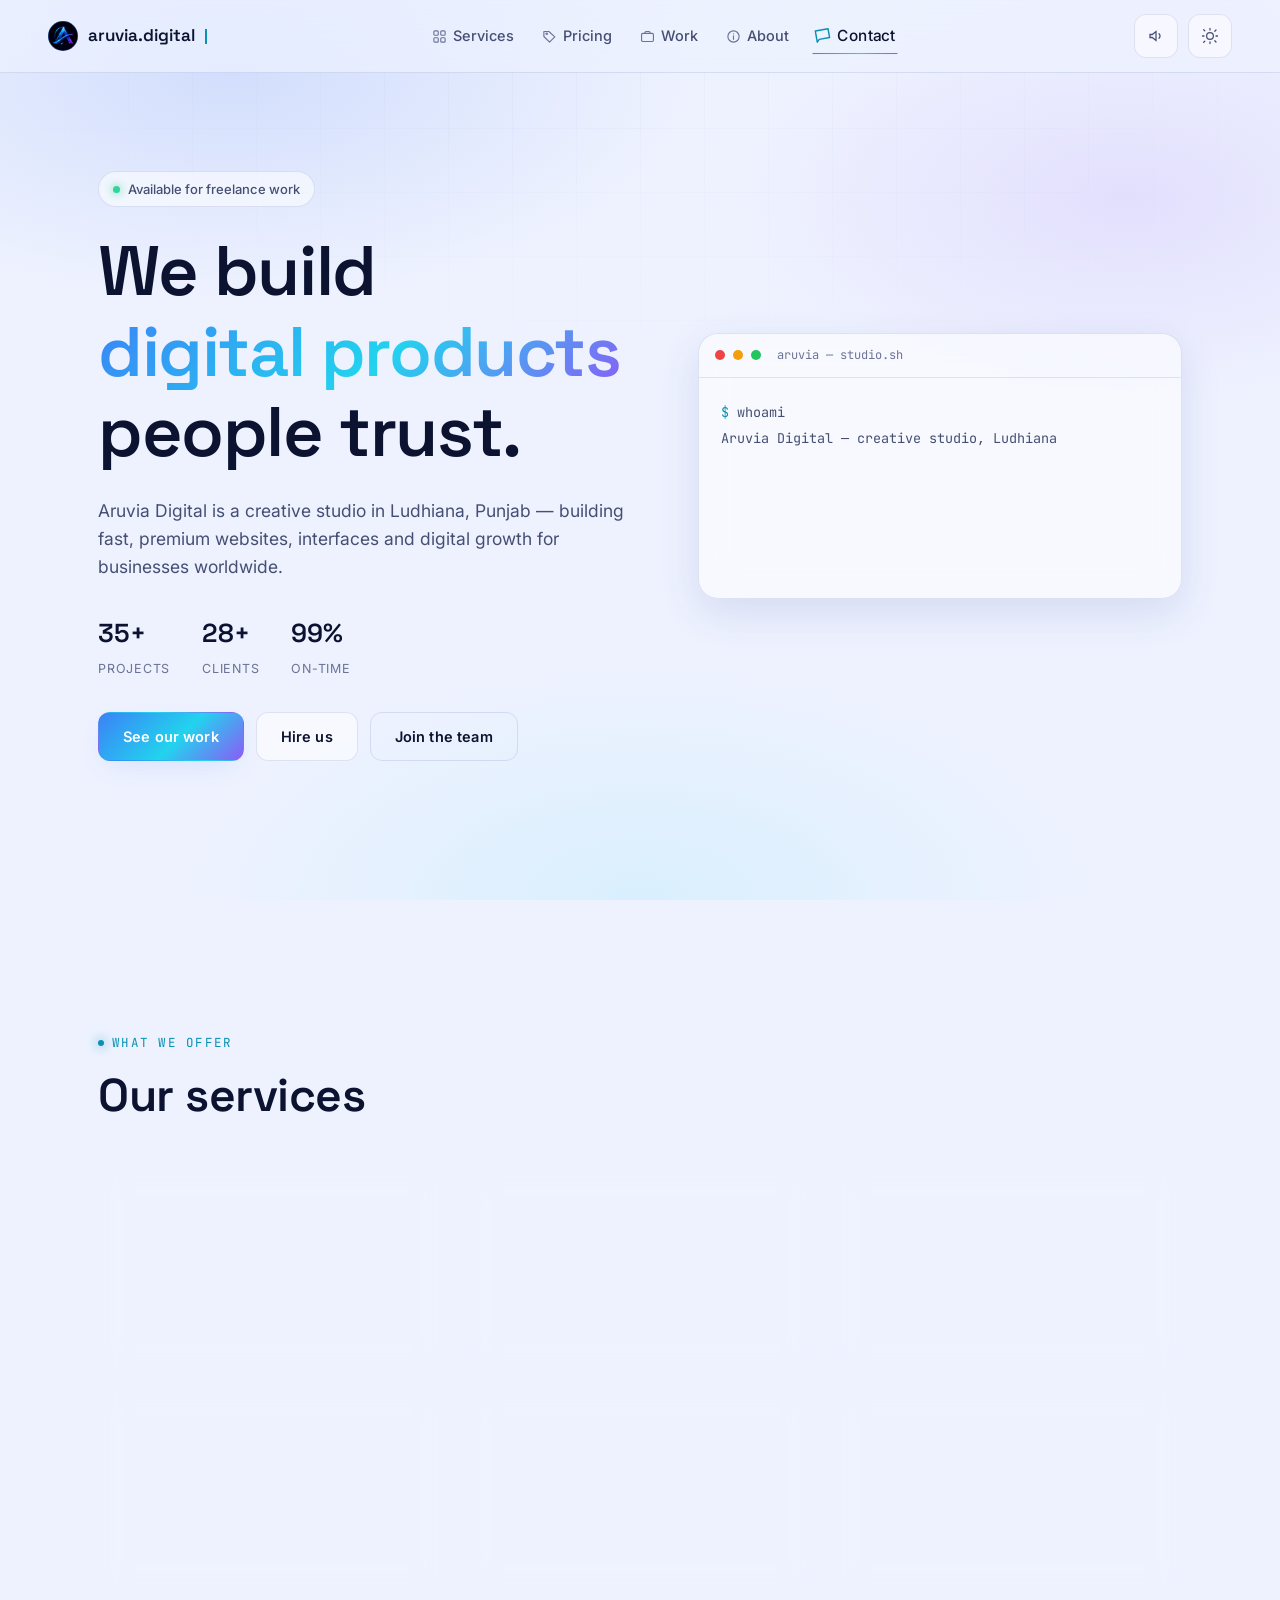
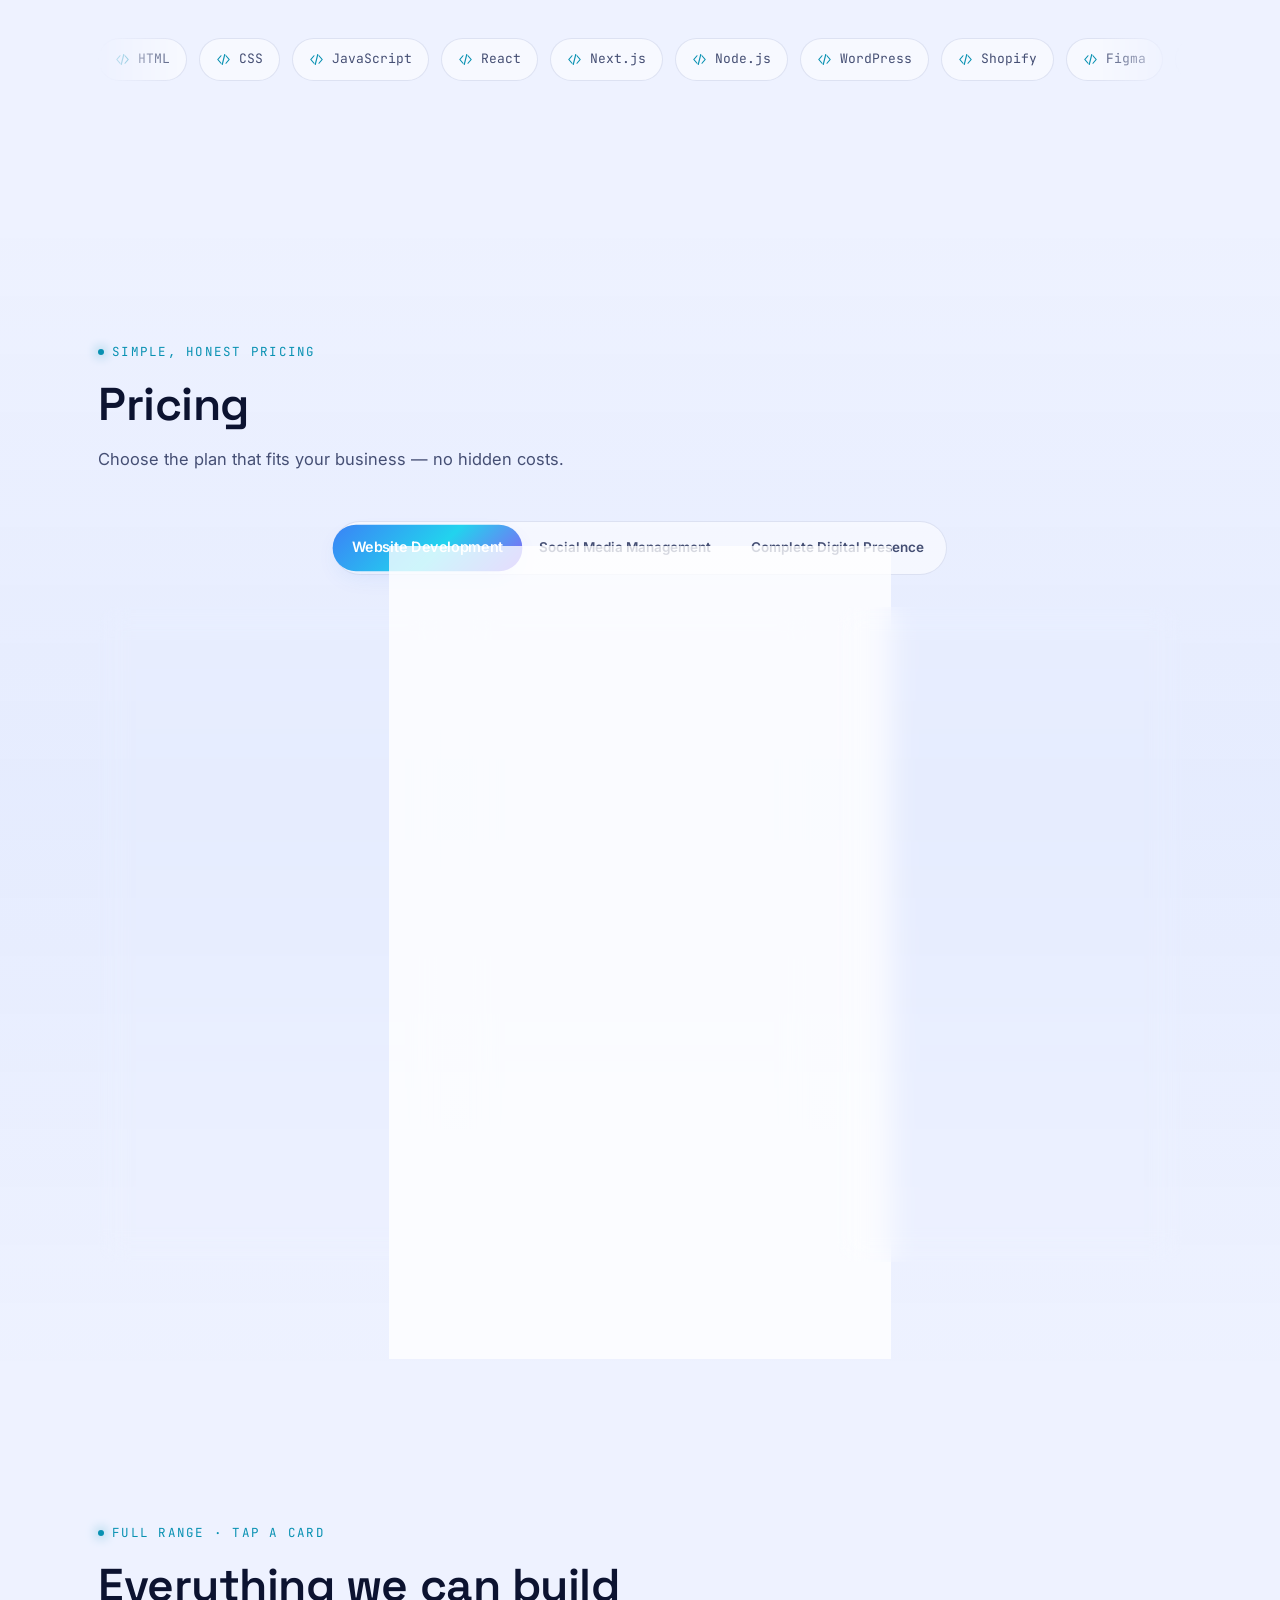
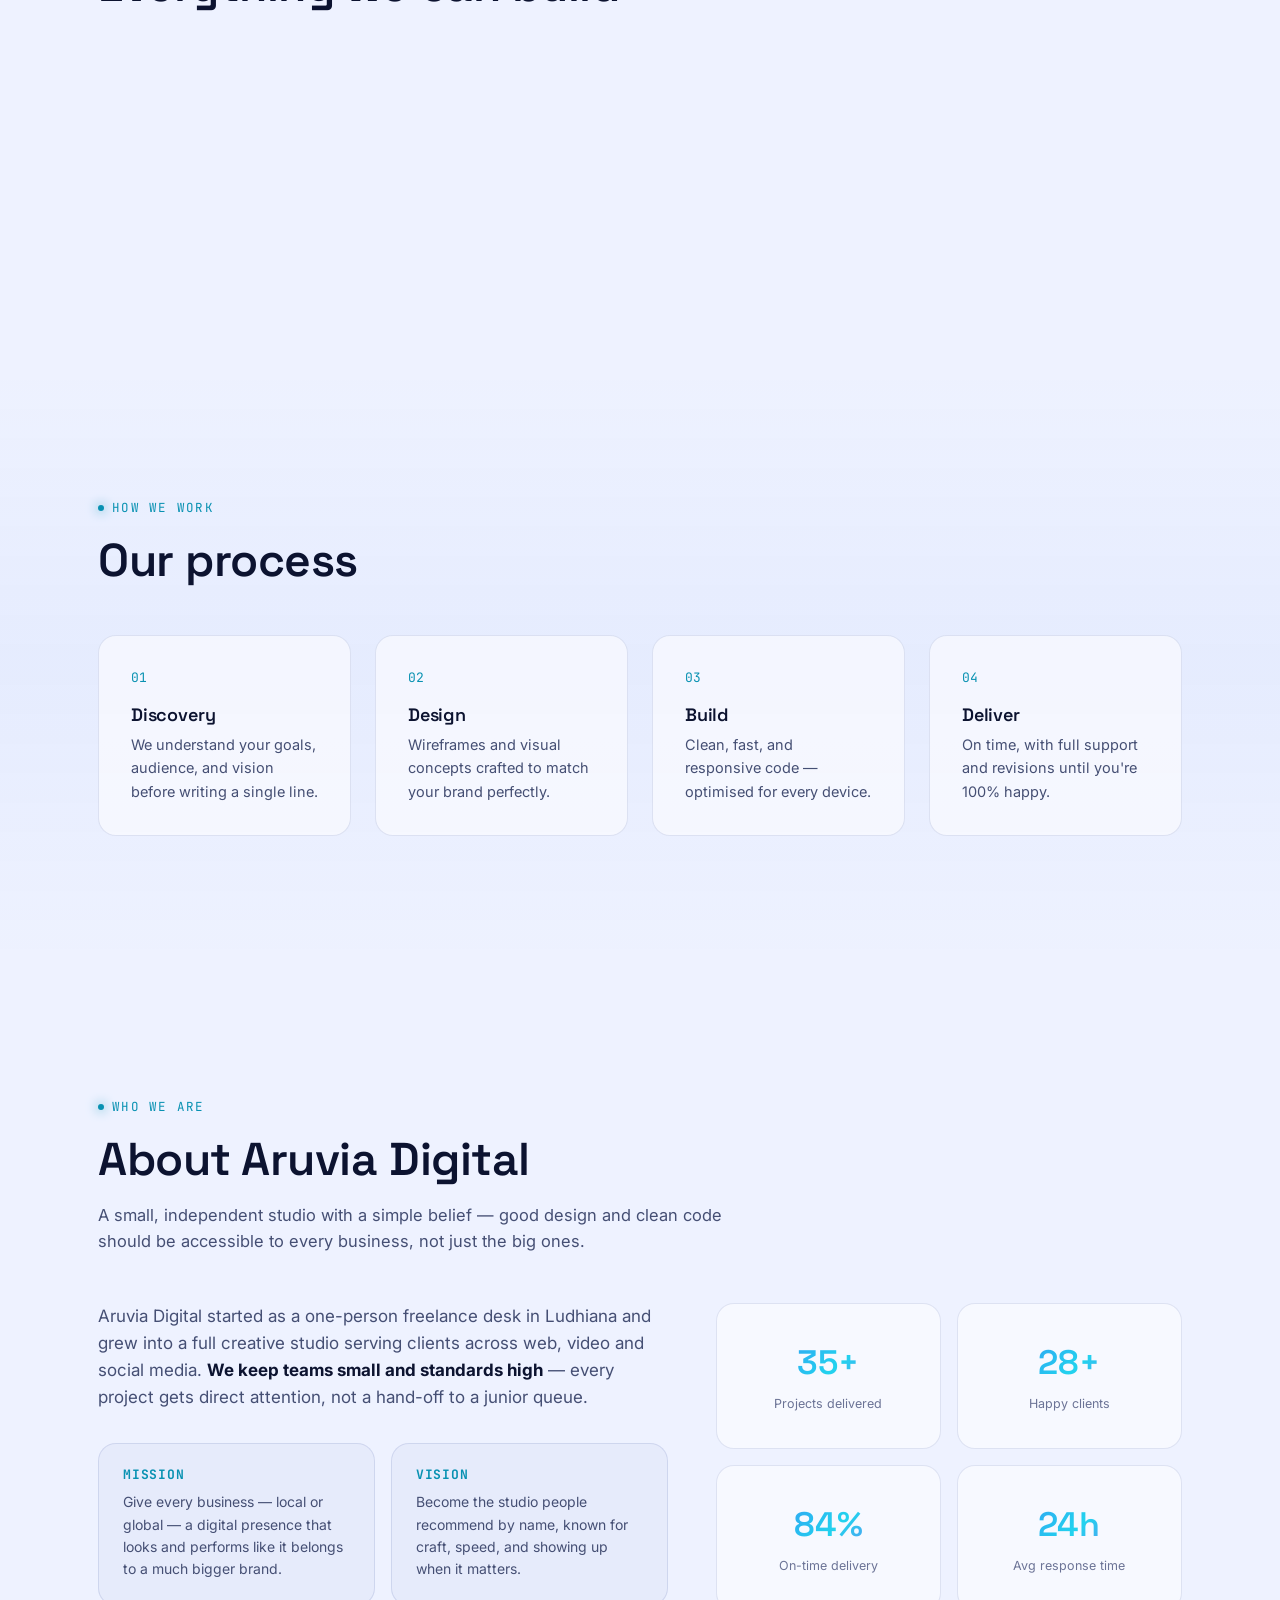
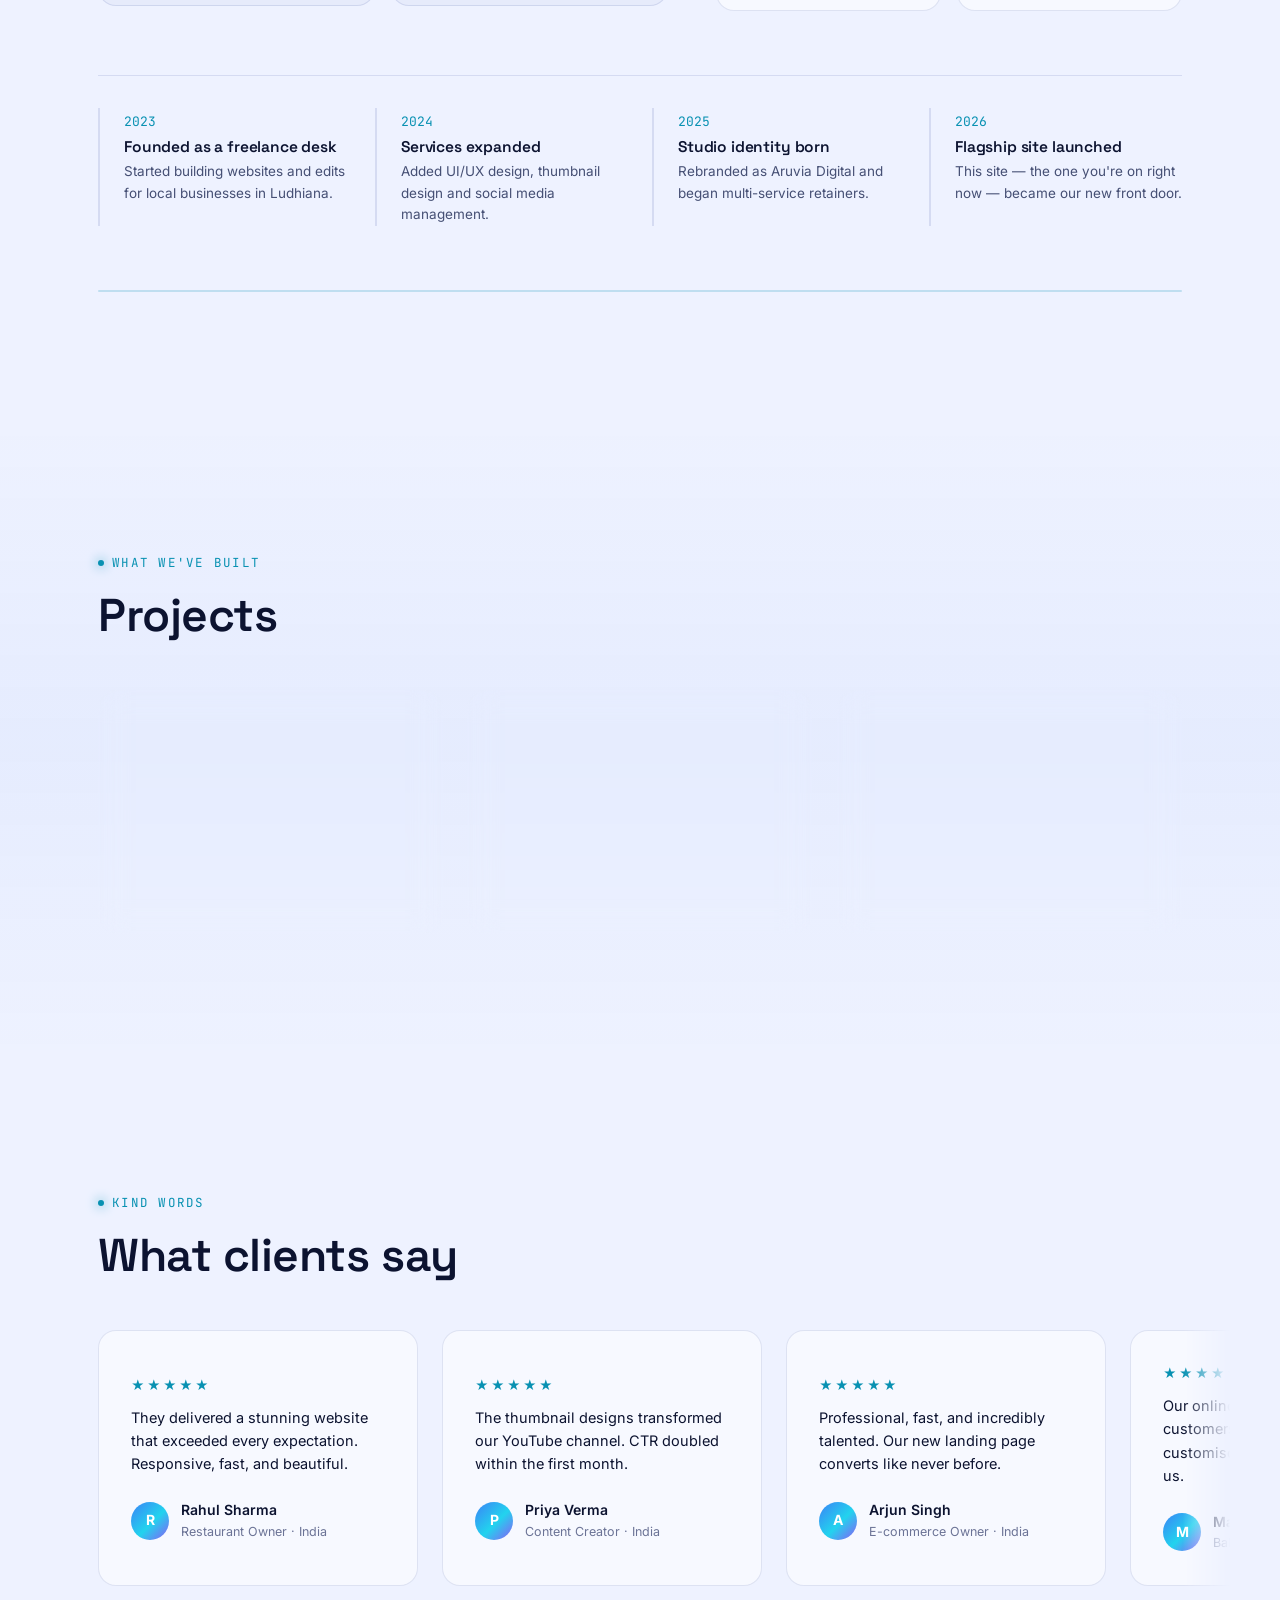
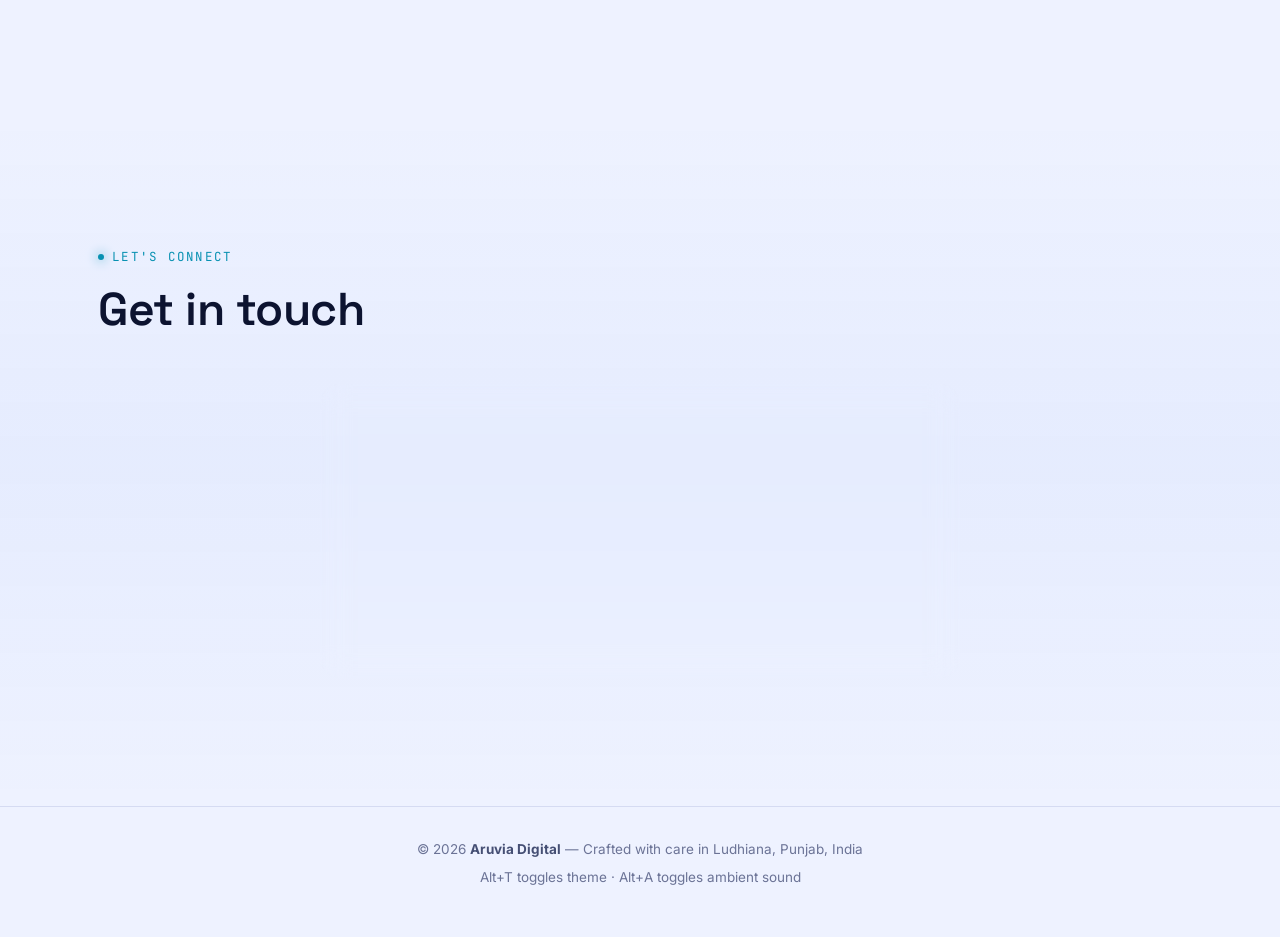
==== commit 908ef5be: "Hover Animation" ====
--- a/index.html
+++ b/index.html
@@ -80,7 +80,7 @@
 
   <!-- NAV -->
   <header id="site-nav">
-    <a href="#hero" class="brand" aria-label="Aruvia Digital home">
+    <a href="index.html" class="brand" aria-label="Aruvia Digital home">
       <img src="logo.png" alt="Aruvia Digital logo" />
       <span>aruvia.digital</span><span class="brand-cursor" aria-hidden="true"></span>
     </a>
@@ -100,7 +100,6 @@
       <button class="icon-btn" id="themeBtn" aria-label="Toggle dark and light theme">
         <svg id="themeIcon" viewBox="0 0 24 24" fill="none" stroke-width="1.7" stroke-linecap="round"><path d="M20 14.5A8 8 0 1 1 9.5 4a6.5 6.5 0 0 0 10.5 10.5z" /></svg>
       </button>
-      <a href="#contact-hire" class="nav-cta">Hire us</a>
     </div>
 
     <button class="nav-burger" id="burgerBtn" aria-label="Open menu" aria-expanded="false" aria-controls="mobile-menu">
--- a/style.css
+++ b/style.css
@@ -238,7 +238,7 @@
 }
 #mobile-menu a:hover svg, #mobile-menu a:focus-visible svg { stroke: var(--accent-2); transform: scale(1.15) rotate(-8deg); }
 
-.nav-utility { display: flex; align-items: center; gap: 8px; margin-left: var(--sp-2); }
+.nav-utility { display: flex; align-items: center; gap: 10px; margin-left: var(--sp-2); }
 .icon-btn {
   width: 40px; height: 40px; min-width: 44px; min-height: 44px;
   display: flex; align-items: center; justify-content: center;
@@ -246,7 +246,7 @@
   transition: background var(--fast), border-color var(--fast), transform var(--fast);
 }
 .icon-btn svg { width: 18px; height: 18px; stroke: var(--text-2); transition: stroke var(--fast); }
-.icon-btn:hover { border-color: var(--border-hi); background: var(--glass-hi); }
+.icon-btn:hover { border-color: var(--border-hi); background: var(--glass-hi); transform: scale(1.12); }
 .icon-btn:hover svg { stroke: var(--text-1); }
 .icon-btn:active { transform: scale(0.94); }
 .icon-btn[aria-pressed="true"] svg { stroke: var(--accent-2); }
@@ -352,6 +352,7 @@
 .stat-num { display: block; font-family: 'Space Grotesk', sans-serif; font-size: 26px; font-weight: 600; }
 .stat-lbl { font-size: 12.5px; color: var(--text-3); text-transform: uppercase; letter-spacing: .06em; }
 .hero-actions { margin-top: var(--sp-4); }
+.hero-actions .btn:hover { transform: scale(1.08); }
 
 /* terminal signature card */
 .term {
@@ -598,16 +599,17 @@
 /* ==========================================================================
    CONTACT
    ========================================================================== */
-.contact-card { max-width: 640px; padding: var(--sp-6) var(--sp-4); border-radius: var(--r-glass); border: 1px solid var(--border); background: var(--glass); backdrop-filter: blur(14px); }
+.contact-card { max-width: 640px; margin: 0 auto; padding: var(--sp-6) var(--sp-4); border-radius: var(--r-glass); border: 1px solid var(--border); background: var(--glass); backdrop-filter: blur(14px); transition: transform var(--fast), border-color var(--fast); }
+.contact-card:hover { transform: scale(1.015); border-color: var(--border-hi); }
 .contact-card h3 { font-size: 19px; margin-bottom: 6px; font-weight: 600; }
 .contact-card p { font-size: 14.5px; color: var(--text-2); margin-bottom: var(--sp-3); }
-.contact-links { display: flex; flex-wrap: wrap; gap: 10px; }
+.contact-links { display: flex; flex-wrap: wrap; gap: 10px; justify-content : center; }
 .link-chip {
   display: inline-flex; align-items: center; gap: 8px; padding: 10px 16px; border-radius: 100px;
   border: 1px solid var(--border); background: var(--surface); font-size: 13.5px; font-weight: 500;
-  min-height: 44px; transition: border-color var(--fast), background var(--fast);
-}
-.link-chip:hover { border-color: var(--border-hi); background: var(--glass-hi); }
+  min-height: 44px; transition: border-color var(--fast), background var(--fast), transform var(--fast);
+}
+.link-chip:hover { border-color: var(--border-hi); background: var(--glass-hi); transform: scale(1.08); }
 .link-chip svg { width: 16px; height: 16px; stroke: var(--accent-2); }
 
 /* ==========================================================================
